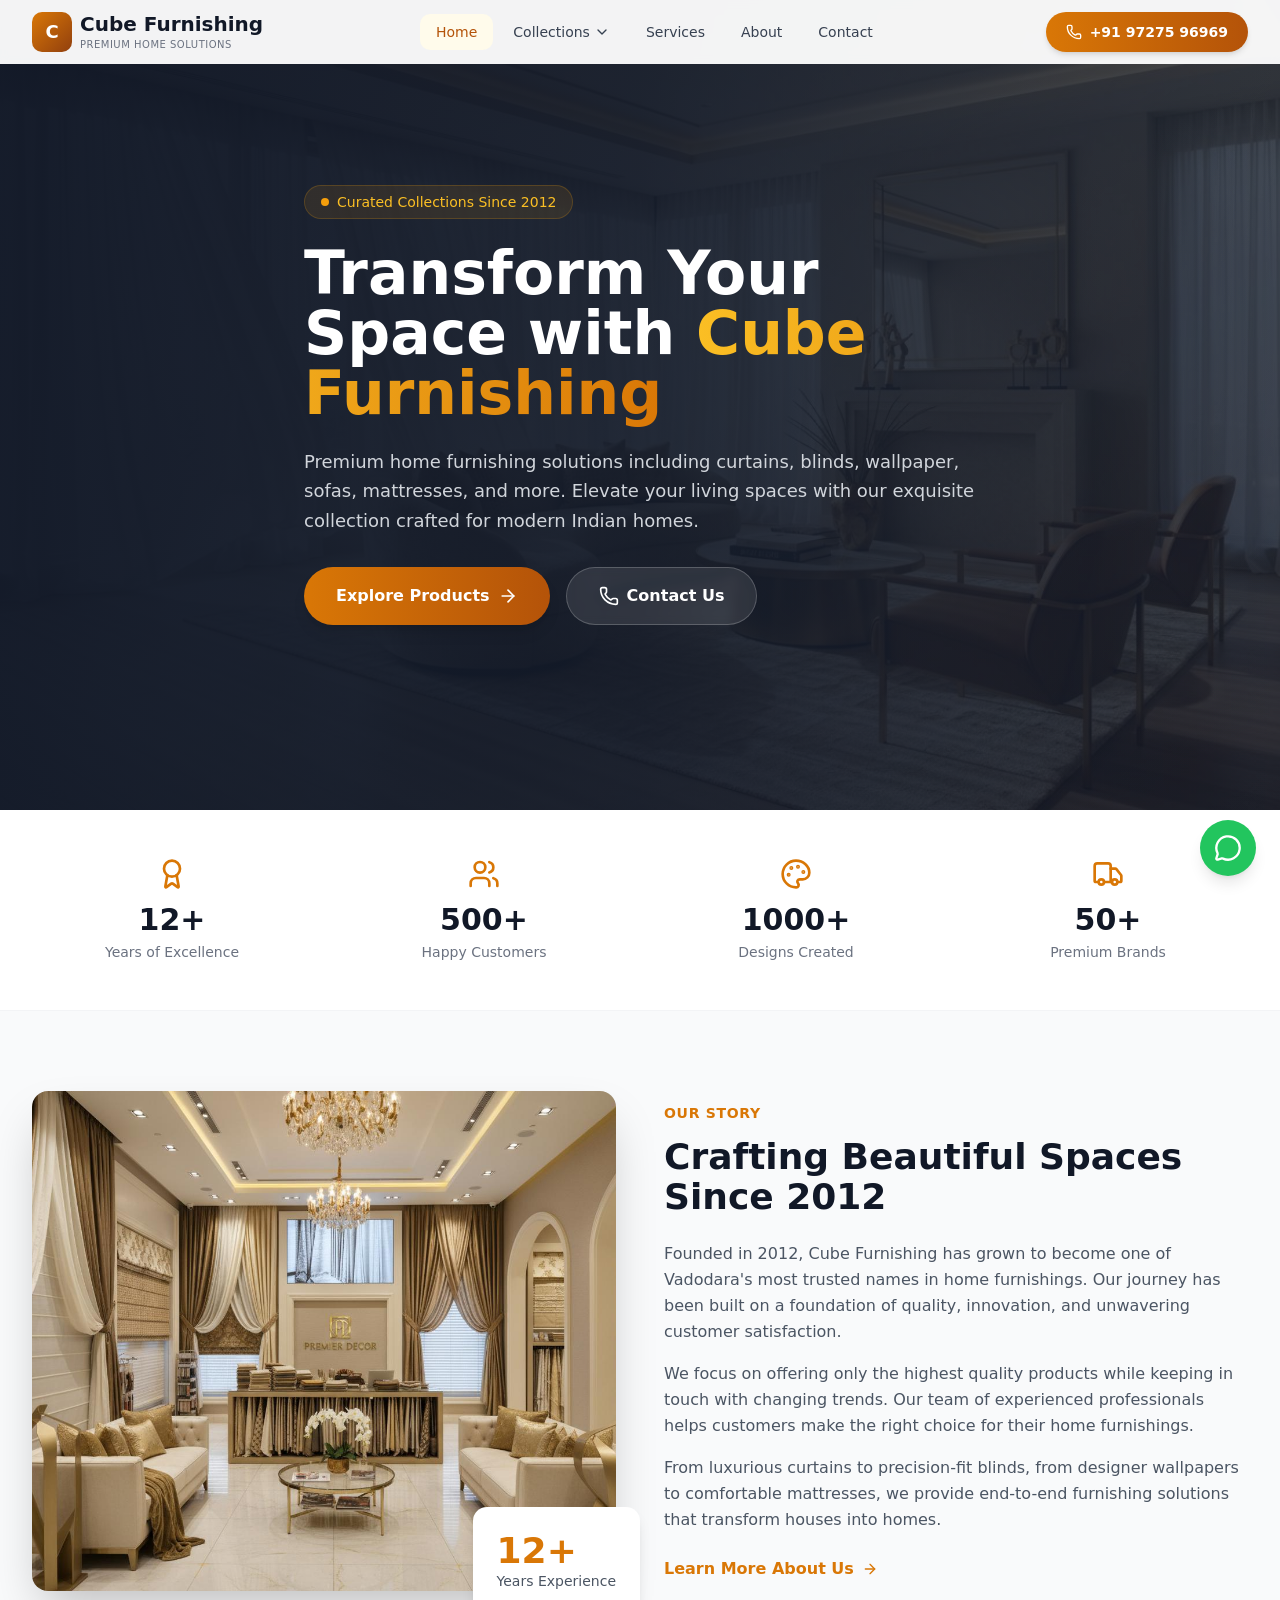
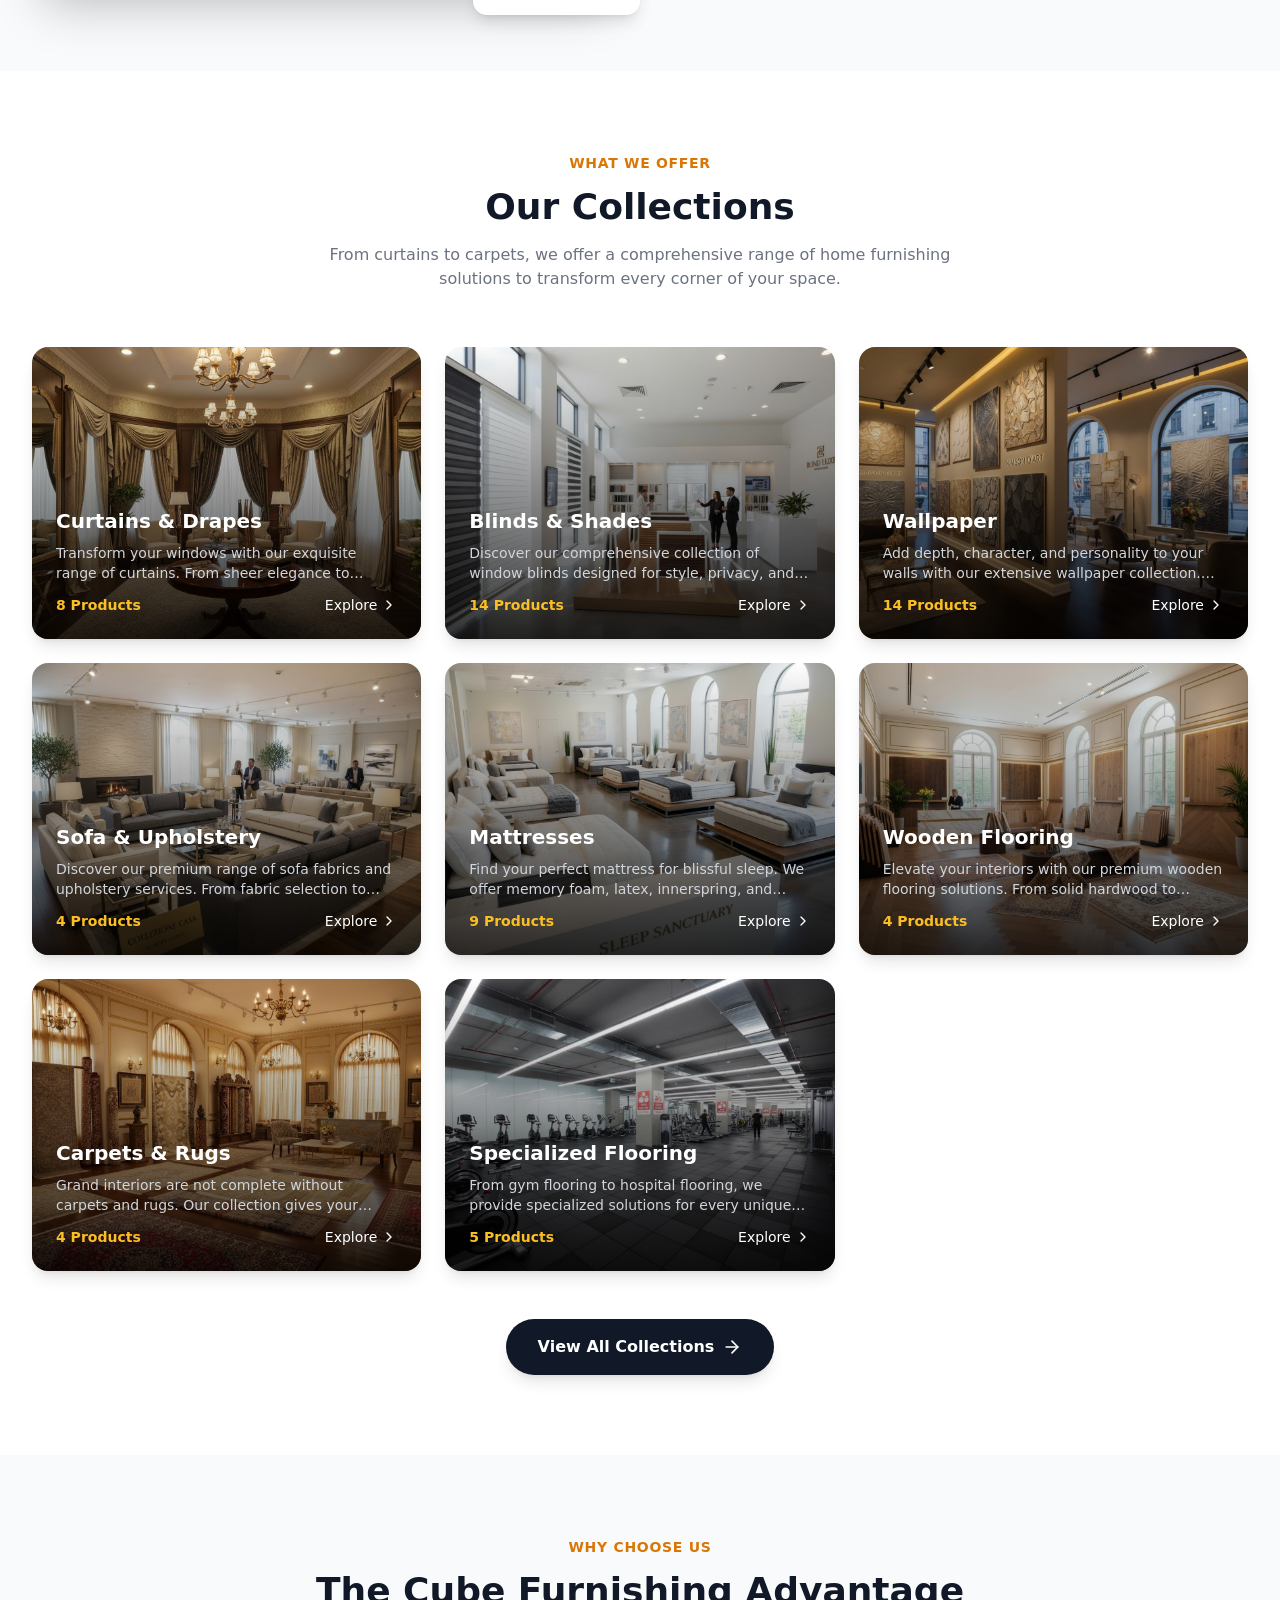
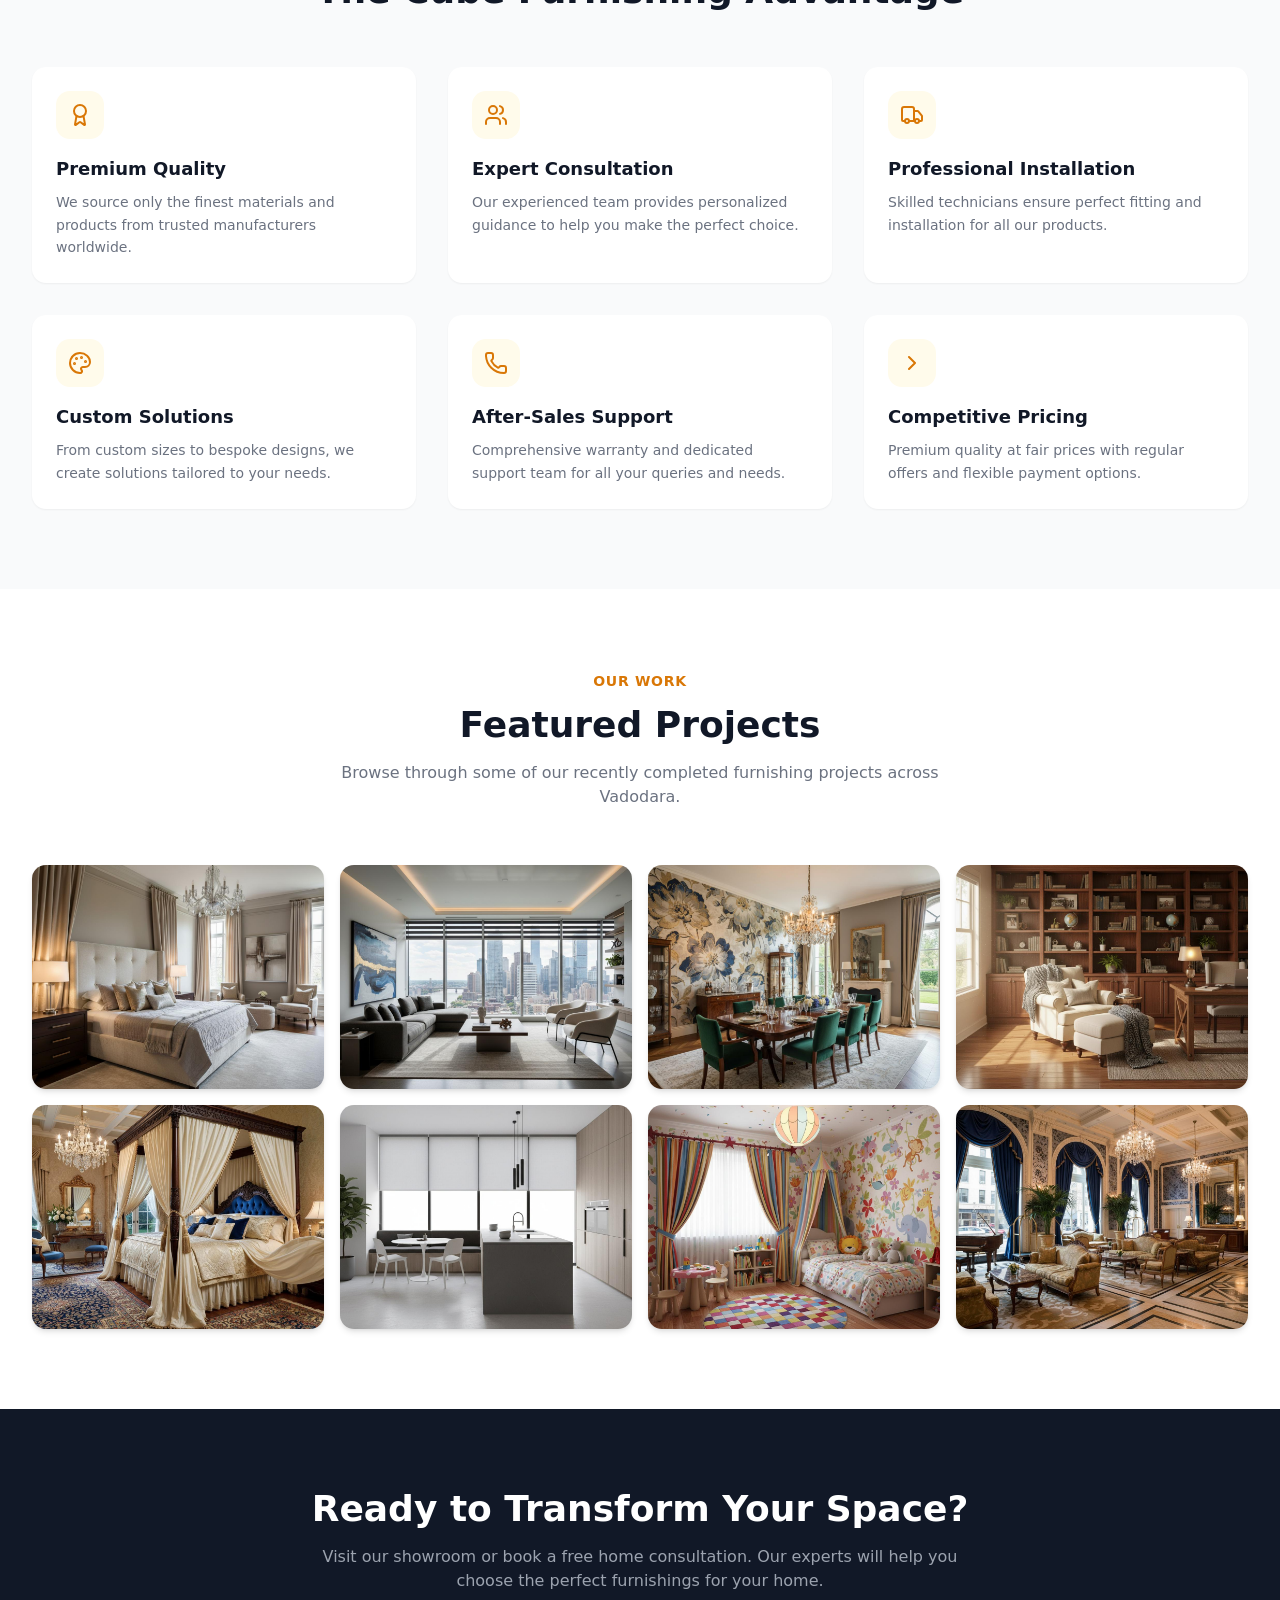
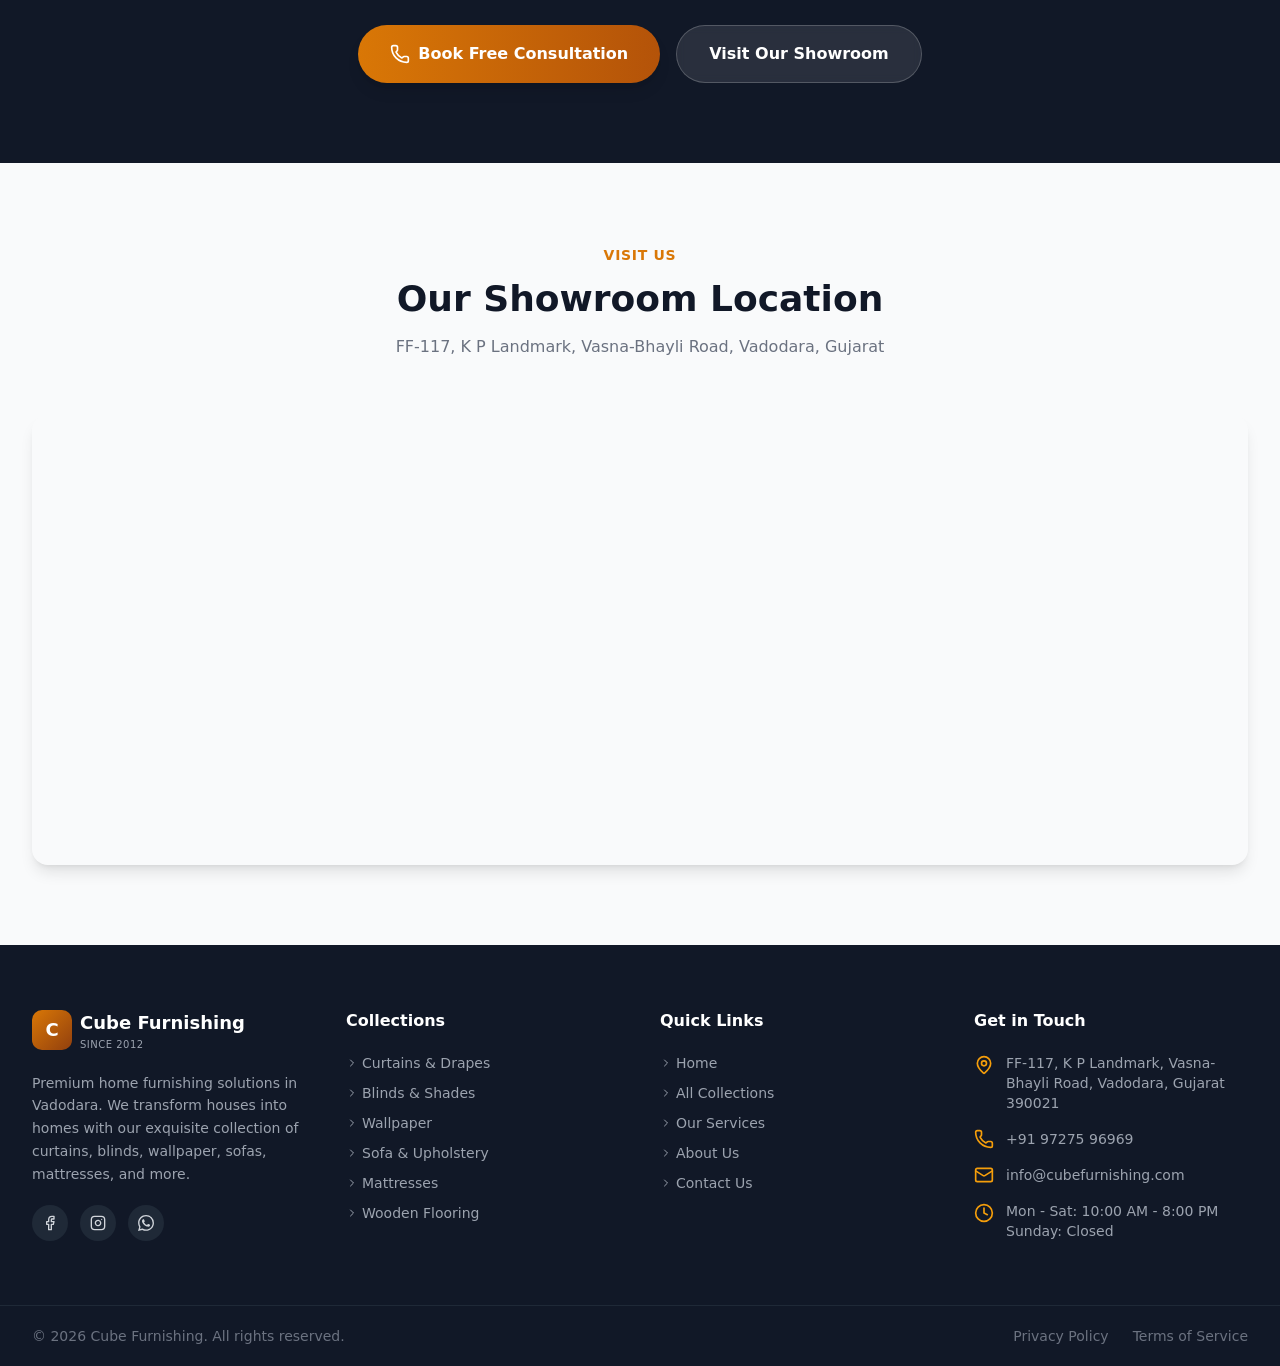
==== index.html @ dfa220e9 "Final build with HashRouter for GitHub Pages compatibility" ====
<!doctype html>
<html lang="en">
  <head>
    <meta charset="UTF-8" />
    <meta name="viewport" content="width=device-width, initial-scale=1.0" />
    <title>Cube Furnishing | Premium Home Furnishing Solutions in Vadodara</title>
    <meta name="description" content="Premium home furnishing solutions in Vadodara including curtains, blinds, wallpaper, sofas, mattresses, and more. Visit Cube Furnishing for exquisite collections." />
    <meta name="keywords" content="home furnishings Vadodara, curtains, blinds, wallpaper, sofa upholstery, mattresses, wooden flooring, carpets" />
    <meta property="og:title" content="Cube Furnishing | Premium Home Furnishing Solutions in Vadodara" />
    <meta property="og:description" content="Premium home furnishing solutions in Vadodara including curtains, blinds, wallpaper, sofas, mattresses, and more." />
    <meta property="og:type" content="website" />
    <meta property="og:image" content="/images/hero-home.jpg" />
    <meta name="twitter:card" content="summary_large_image" />
    <script type="module" crossorigin src="./assets/index-DH61S4mj.js"></script>
    <link rel="stylesheet" crossorigin href="./assets/index-BQz8Dx92.css">
  </head>
  <body>
    <div id="root"></div>
  </body>
</html>
---- assets/index-BQz8Dx92.css ----
*,:before,:after{--tw-border-spacing-x: 0;--tw-border-spacing-y: 0;--tw-translate-x: 0;--tw-translate-y: 0;--tw-rotate: 0;--tw-skew-x: 0;--tw-skew-y: 0;--tw-scale-x: 1;--tw-scale-y: 1;--tw-pan-x: ;--tw-pan-y: ;--tw-pinch-zoom: ;--tw-scroll-snap-strictness: proximity;--tw-gradient-from-position: ;--tw-gradient-via-position: ;--tw-gradient-to-position: ;--tw-ordinal: ;--tw-slashed-zero: ;--tw-numeric-figure: ;--tw-numeric-spacing: ;--tw-numeric-fraction: ;--tw-ring-inset: ;--tw-ring-offset-width: 0px;--tw-ring-offset-color: #fff;--tw-ring-color: rgb(59 130 246 / .5);--tw-ring-offset-shadow: 0 0 #0000;--tw-ring-shadow: 0 0 #0000;--tw-shadow: 0 0 #0000;--tw-shadow-colored: 0 0 #0000;--tw-blur: ;--tw-brightness: ;--tw-contrast: ;--tw-grayscale: ;--tw-hue-rotate: ;--tw-invert: ;--tw-saturate: ;--tw-sepia: ;--tw-drop-shadow: ;--tw-backdrop-blur: ;--tw-backdrop-brightness: ;--tw-backdrop-contrast: ;--tw-backdrop-grayscale: ;--tw-backdrop-hue-rotate: ;--tw-backdrop-invert: ;--tw-backdrop-opacity: ;--tw-backdrop-saturate: ;--tw-backdrop-sepia: ;--tw-contain-size: ;--tw-contain-layout: ;--tw-contain-paint: ;--tw-contain-style: }::backdrop{--tw-border-spacing-x: 0;--tw-border-spacing-y: 0;--tw-translate-x: 0;--tw-translate-y: 0;--tw-rotate: 0;--tw-skew-x: 0;--tw-skew-y: 0;--tw-scale-x: 1;--tw-scale-y: 1;--tw-pan-x: ;--tw-pan-y: ;--tw-pinch-zoom: ;--tw-scroll-snap-strictness: proximity;--tw-gradient-from-position: ;--tw-gradient-via-position: ;--tw-gradient-to-position: ;--tw-ordinal: ;--tw-slashed-zero: ;--tw-numeric-figure: ;--tw-numeric-spacing: ;--tw-numeric-fraction: ;--tw-ring-inset: ;--tw-ring-offset-width: 0px;--tw-ring-offset-color: #fff;--tw-ring-color: rgb(59 130 246 / .5);--tw-ring-offset-shadow: 0 0 #0000;--tw-ring-shadow: 0 0 #0000;--tw-shadow: 0 0 #0000;--tw-shadow-colored: 0 0 #0000;--tw-blur: ;--tw-brightness: ;--tw-contrast: ;--tw-grayscale: ;--tw-hue-rotate: ;--tw-invert: ;--tw-saturate: ;--tw-sepia: ;--tw-drop-shadow: ;--tw-backdrop-blur: ;--tw-backdrop-brightness: ;--tw-backdrop-contrast: ;--tw-backdrop-grayscale: ;--tw-backdrop-hue-rotate: ;--tw-backdrop-invert: ;--tw-backdrop-opacity: ;--tw-backdrop-saturate: ;--tw-backdrop-sepia: ;--tw-contain-size: ;--tw-contain-layout: ;--tw-contain-paint: ;--tw-contain-style: }*,:before,:after{box-sizing:border-box;border-width:0;border-style:solid;border-color:#e5e7eb}:before,:after{--tw-content: ""}html,:host{line-height:1.5;-webkit-text-size-adjust:100%;-moz-tab-size:4;-o-tab-size:4;tab-size:4;font-family:ui-sans-serif,system-ui,sans-serif,"Apple Color Emoji","Segoe UI Emoji",Segoe UI Symbol,"Noto Color Emoji";font-feature-settings:normal;font-variation-settings:normal;-webkit-tap-highlight-color:transparent}body{margin:0;line-height:inherit}hr{height:0;color:inherit;border-top-width:1px}abbr:where([title]){-webkit-text-decoration:underline dotted;text-decoration:underline dotted}h1,h2,h3,h4,h5,h6{font-size:inherit;font-weight:inherit}a{color:inherit;text-decoration:inherit}b,strong{font-weight:bolder}code,kbd,samp,pre{font-family:ui-monospace,SFMono-Regular,Menlo,Monaco,Consolas,Liberation Mono,Courier New,monospace;font-feature-settings:normal;font-variation-settings:normal;font-size:1em}small{font-size:80%}sub,sup{font-size:75%;line-height:0;position:relative;vertical-align:baseline}sub{bottom:-.25em}sup{top:-.5em}table{text-indent:0;border-color:inherit;border-collapse:collapse}button,input,optgroup,select,textarea{font-family:inherit;font-feature-settings:inherit;font-variation-settings:inherit;font-size:100%;font-weight:inherit;line-height:inherit;letter-spacing:inherit;color:inherit;margin:0;padding:0}button,select{text-transform:none}button,input:where([type=button]),input:where([type=reset]),input:where([type=submit]){-webkit-appearance:button;background-color:transparent;background-image:none}:-moz-focusring{outline:auto}:-moz-ui-invalid{box-shadow:none}progress{vertical-align:baseline}::-webkit-inner-spin-button,::-webkit-outer-spin-button{height:auto}[type=search]{-webkit-appearance:textfield;outline-offset:-2px}::-webkit-search-decoration{-webkit-appearance:none}::-webkit-file-upload-button{-webkit-appearance:button;font:inherit}summary{display:list-item}blockquote,dl,dd,h1,h2,h3,h4,h5,h6,hr,figure,p,pre{margin:0}fieldset{margin:0;padding:0}legend{padding:0}ol,ul,menu{list-style:none;margin:0;padding:0}dialog{padding:0}textarea{resize:vertical}input::-moz-placeholder,textarea::-moz-placeholder{opacity:1;color:#9ca3af}input::placeholder,textarea::placeholder{opacity:1;color:#9ca3af}button,[role=button]{cursor:pointer}:disabled{cursor:default}img,svg,video,canvas,audio,iframe,embed,object{display:block;vertical-align:middle}img,video{max-width:100%;height:auto}[hidden]:where(:not([hidden=until-found])){display:none}:root{--background: 0 0% 100%;--foreground: 240 10% 3.9%;--card: 0 0% 100%;--card-foreground: 240 10% 3.9%;--popover: 0 0% 100%;--popover-foreground: 240 10% 3.9%;--primary: 240 5.9% 10%;--primary-foreground: 0 0% 98%;--secondary: 240 4.8% 95.9%;--secondary-foreground: 240 5.9% 10%;--muted: 240 4.8% 95.9%;--muted-foreground: 240 3.8% 46.1%;--accent: 240 4.8% 95.9%;--accent-foreground: 240 5.9% 10%;--destructive: 0 84.2% 60.2%;--destructive-foreground: 0 0% 98%;--border: 240 5.9% 90%;--input: 240 5.9% 90%;--ring: 240 5.9% 10%;--radius: .625rem;--sidebar-background: 0 0% 98%;--sidebar-foreground: 240 5.3% 26.1%;--sidebar-primary: 240 5.9% 10%;--sidebar-primary-foreground: 0 0% 98%;--sidebar-accent: 240 4.8% 95.9%;--sidebar-accent-foreground: 240 5.9% 10%;--sidebar-border: 220 13% 91%;--sidebar-ring: 217.2 91.2% 59.8%}.dark{--background: 240 10% 3.9%;--foreground: 0 0% 98%;--card: 240 10% 3.9%;--card-foreground: 0 0% 98%;--popover: 240 10% 3.9%;--popover-foreground: 0 0% 98%;--primary: 0 0% 98%;--primary-foreground: 240 5.9% 10%;--secondary: 240 3.7% 15.9%;--secondary-foreground: 0 0% 98%;--muted: 240 3.7% 15.9%;--muted-foreground: 240 5% 64.9%;--accent: 240 3.7% 15.9%;--accent-foreground: 0 0% 98%;--destructive: 0 62.8% 30.6%;--destructive-foreground: 0 0% 98%;--border: 240 3.7% 15.9%;--input: 240 3.7% 15.9%;--ring: 240 4.9% 83.9%;--sidebar-background: 240 5.9% 10%;--sidebar-foreground: 240 4.8% 95.9%;--sidebar-primary: 224.3 76.3% 48%;--sidebar-primary-foreground: 0 0% 100%;--sidebar-accent: 240 3.7% 15.9%;--sidebar-accent-foreground: 240 4.8% 95.9%;--sidebar-border: 240 3.7% 15.9%;--sidebar-ring: 217.2 91.2% 59.8%}*{border-color:hsl(var(--border))}body{background-color:hsl(var(--background));color:hsl(var(--foreground))}.sr-only{position:absolute;width:1px;height:1px;padding:0;margin:-1px;overflow:hidden;clip:rect(0,0,0,0);white-space:nowrap;border-width:0}.pointer-events-none{pointer-events:none}.visible{visibility:visible}.invisible{visibility:hidden}.static{position:static}.fixed{position:fixed}.absolute{position:absolute}.relative{position:relative}.inset-0{inset:0}.inset-x-0{left:0;right:0}.inset-y-0{top:0;bottom:0}.-bottom-12{bottom:-3rem}.-bottom-6{bottom:-1.5rem}.-left-12{left:-3rem}.-right-12{right:-3rem}.-right-6{right:-1.5rem}.-top-12{top:-3rem}.bottom-0{bottom:0}.bottom-6{bottom:1.5rem}.left-0{left:0}.left-1\/2{left:50%}.left-2{left:.5rem}.left-\[50\%\]{left:50%}.right-0{right:0}.right-1{right:.25rem}.right-2{right:.5rem}.right-3{right:.75rem}.right-4{right:1rem}.right-6{right:1.5rem}.top-0{top:0}.top-1\.5{top:.375rem}.top-1\/2{top:50%}.top-3\.5{top:.875rem}.top-4{top:1rem}.top-\[1px\]{top:1px}.top-\[50\%\]{top:50%}.top-\[60\%\]{top:60%}.top-full{top:100%}.isolate{isolation:isolate}.z-10{z-index:10}.z-20{z-index:20}.z-50{z-index:50}.z-\[1\]{z-index:1}.order-first{order:-9999}.order-last{order:9999}.col-start-2{grid-column-start:2}.row-span-2{grid-row:span 2 / span 2}.row-start-1{grid-row-start:1}.\!m-0{margin:0!important}.-mx-1{margin-left:-.25rem;margin-right:-.25rem}.-my-2{margin-top:-.5rem;margin-bottom:-.5rem}.mx-2{margin-left:.5rem;margin-right:.5rem}.mx-3\.5{margin-left:.875rem;margin-right:.875rem}.mx-auto{margin-left:auto;margin-right:auto}.my-0{margin-top:0;margin-bottom:0}.my-0\.5{margin-top:.125rem;margin-bottom:.125rem}.my-1{margin-top:.25rem;margin-bottom:.25rem}.-ml-4{margin-left:-1rem}.-mt-4{margin-top:-1rem}.mb-10{margin-bottom:2.5rem}.mb-14{margin-bottom:3.5rem}.mb-2{margin-bottom:.5rem}.mb-3{margin-bottom:.75rem}.mb-4{margin-bottom:1rem}.mb-5{margin-bottom:1.25rem}.mb-6{margin-bottom:1.5rem}.mb-8{margin-bottom:2rem}.ml-1{margin-left:.25rem}.ml-4{margin-left:1rem}.ml-auto{margin-left:auto}.mt-0\.5{margin-top:.125rem}.mt-1{margin-top:.25rem}.mt-1\.5{margin-top:.375rem}.mt-10{margin-top:2.5rem}.mt-12{margin-top:3rem}.mt-2{margin-top:.5rem}.mt-3{margin-top:.75rem}.mt-4{margin-top:1rem}.mt-6{margin-top:1.5rem}.mt-8{margin-top:2rem}.mt-auto{margin-top:auto}.line-clamp-1{overflow:hidden;display:-webkit-box;-webkit-box-orient:vertical;-webkit-line-clamp:1}.line-clamp-2{overflow:hidden;display:-webkit-box;-webkit-box-orient:vertical;-webkit-line-clamp:2}.block{display:block}.flex{display:flex}.inline-flex{display:inline-flex}.table{display:table}.table-caption{display:table-caption}.table-cell{display:table-cell}.table-row{display:table-row}.grid{display:grid}.hidden{display:none}.aspect-\[16\/10\]{aspect-ratio:16/10}.aspect-\[16\/9\]{aspect-ratio:16/9}.aspect-\[4\/3\]{aspect-ratio:4/3}.aspect-square{aspect-ratio:1 / 1}.aspect-video{aspect-ratio:16 / 9}.size-10{width:2.5rem;height:2.5rem}.size-2{width:.5rem;height:.5rem}.size-2\.5{width:.625rem;height:.625rem}.size-3{width:.75rem;height:.75rem}.size-3\.5{width:.875rem;height:.875rem}.size-4{width:1rem;height:1rem}.size-6{width:1.5rem;height:1.5rem}.size-7{width:1.75rem;height:1.75rem}.size-8{width:2rem;height:2rem}.size-9{width:2.25rem;height:2.25rem}.size-auto{width:auto;height:auto}.size-full{width:100%;height:100%}.h-1\.5{height:.375rem}.h-10{height:2.5rem}.h-12{height:3rem}.h-14{height:3.5rem}.h-16{height:4rem}.h-2{height:.5rem}.h-2\.5{height:.625rem}.h-20{height:5rem}.h-24{height:6rem}.h-3{height:.75rem}.h-4{height:1rem}.h-48{height:12rem}.h-5{height:1.25rem}.h-6{height:1.5rem}.h-7{height:1.75rem}.h-8{height:2rem}.h-9{height:2.25rem}.h-\[1\.15rem\]{height:1.15rem}.h-\[350px\]{height:350px}.h-\[400px\]{height:400px}.h-\[calc\(100\%-1px\)\]{height:calc(100% - 1px)}.h-\[var\(--radix-navigation-menu-viewport-height\)\]{height:var(--radix-navigation-menu-viewport-height)}.h-\[var\(--radix-select-trigger-height\)\]{height:var(--radix-select-trigger-height)}.h-auto{height:auto}.h-full{height:100%}.h-px{height:1px}.h-svh{height:100svh}.max-h-\[300px\]{max-height:300px}.min-h-0{min-height:0px}.min-h-16{min-height:4rem}.min-h-4{min-height:1rem}.min-h-\[80vh\]{min-height:80vh}.min-h-\[90vh\]{min-height:90vh}.min-h-screen{min-height:100vh}.min-h-svh{min-height:100svh}.w-0{width:0px}.w-1{width:.25rem}.w-10{width:2.5rem}.w-12{width:3rem}.w-14{width:3.5rem}.w-16{width:4rem}.w-2{width:.5rem}.w-2\.5{width:.625rem}.w-20{width:5rem}.w-24{width:6rem}.w-3{width:.75rem}.w-3\/4{width:75%}.w-4{width:1rem}.w-5{width:1.25rem}.w-6{width:1.5rem}.w-64{width:16rem}.w-7{width:1.75rem}.w-72{width:18rem}.w-8{width:2rem}.w-9{width:2.25rem}.w-\[100px\]{width:100px}.w-auto{width:auto}.w-fit{width:-moz-fit-content;width:fit-content}.w-full{width:100%}.w-max{width:-moz-max-content;width:max-content}.w-px{width:1px}.min-w-0{min-width:0px}.min-w-10{min-width:2.5rem}.min-w-5{min-width:1.25rem}.min-w-8{min-width:2rem}.min-w-9{min-width:2.25rem}.min-w-\[12rem\]{min-width:12rem}.min-w-\[8rem\]{min-width:8rem}.min-w-\[var\(--radix-select-trigger-width\)\]{min-width:var(--radix-select-trigger-width)}.max-w-2xl{max-width:42rem}.max-w-4xl{max-width:56rem}.max-w-7xl{max-width:80rem}.max-w-\[calc\(100\%-2rem\)\]{max-width:calc(100% - 2rem)}.max-w-max{max-width:-moz-max-content;max-width:max-content}.max-w-md{max-width:28rem}.max-w-sm{max-width:24rem}.flex-1{flex:1 1 0%}.flex-shrink-0,.shrink-0{flex-shrink:0}.flex-grow,.grow{flex-grow:1}.grow-0{flex-grow:0}.basis-full{flex-basis:100%}.caption-bottom{caption-side:bottom}.border-collapse{border-collapse:collapse}.-translate-x-1\/2{--tw-translate-x: -50%;transform:translate(var(--tw-translate-x),var(--tw-translate-y)) rotate(var(--tw-rotate)) skew(var(--tw-skew-x)) skewY(var(--tw-skew-y)) scaleX(var(--tw-scale-x)) scaleY(var(--tw-scale-y))}.-translate-x-px{--tw-translate-x: -1px;transform:translate(var(--tw-translate-x),var(--tw-translate-y)) rotate(var(--tw-rotate)) skew(var(--tw-skew-x)) skewY(var(--tw-skew-y)) scaleX(var(--tw-scale-x)) scaleY(var(--tw-scale-y))}.-translate-y-1\/2{--tw-translate-y: -50%;transform:translate(var(--tw-translate-x),var(--tw-translate-y)) rotate(var(--tw-rotate)) skew(var(--tw-skew-x)) skewY(var(--tw-skew-y)) scaleX(var(--tw-scale-x)) scaleY(var(--tw-scale-y))}.translate-x-\[-50\%\]{--tw-translate-x: -50%;transform:translate(var(--tw-translate-x),var(--tw-translate-y)) rotate(var(--tw-rotate)) skew(var(--tw-skew-x)) skewY(var(--tw-skew-y)) scaleX(var(--tw-scale-x)) scaleY(var(--tw-scale-y))}.translate-x-px{--tw-translate-x: 1px;transform:translate(var(--tw-translate-x),var(--tw-translate-y)) rotate(var(--tw-rotate)) skew(var(--tw-skew-x)) skewY(var(--tw-skew-y)) scaleX(var(--tw-scale-x)) scaleY(var(--tw-scale-y))}.translate-y-0\.5{--tw-translate-y: .125rem;transform:translate(var(--tw-translate-x),var(--tw-translate-y)) rotate(var(--tw-rotate)) skew(var(--tw-skew-x)) skewY(var(--tw-skew-y)) scaleX(var(--tw-scale-x)) scaleY(var(--tw-scale-y))}.translate-y-\[-50\%\]{--tw-translate-y: -50%;transform:translate(var(--tw-translate-x),var(--tw-translate-y)) rotate(var(--tw-rotate)) skew(var(--tw-skew-x)) skewY(var(--tw-skew-y)) scaleX(var(--tw-scale-x)) scaleY(var(--tw-scale-y))}.translate-y-\[calc\(-50\%_-_2px\)\]{--tw-translate-y: calc(-50% - 2px) ;transform:translate(var(--tw-translate-x),var(--tw-translate-y)) rotate(var(--tw-rotate)) skew(var(--tw-skew-x)) skewY(var(--tw-skew-y)) scaleX(var(--tw-scale-x)) scaleY(var(--tw-scale-y))}.rotate-45{--tw-rotate: 45deg;transform:translate(var(--tw-translate-x),var(--tw-translate-y)) rotate(var(--tw-rotate)) skew(var(--tw-skew-x)) skewY(var(--tw-skew-y)) scaleX(var(--tw-scale-x)) scaleY(var(--tw-scale-y))}.rotate-90{--tw-rotate: 90deg;transform:translate(var(--tw-translate-x),var(--tw-translate-y)) rotate(var(--tw-rotate)) skew(var(--tw-skew-x)) skewY(var(--tw-skew-y)) scaleX(var(--tw-scale-x)) scaleY(var(--tw-scale-y))}.transform{transform:translate(var(--tw-translate-x),var(--tw-translate-y)) rotate(var(--tw-rotate)) skew(var(--tw-skew-x)) skewY(var(--tw-skew-y)) scaleX(var(--tw-scale-x)) scaleY(var(--tw-scale-y))}@keyframes caret-blink{0%,70%,to{opacity:1}20%,50%{opacity:0}}.animate-caret-blink{animation:caret-blink 1.25s ease-out infinite}@keyframes pulse{50%{opacity:.5}}.animate-pulse{animation:pulse 2s cubic-bezier(.4,0,.6,1) infinite}@keyframes spin{to{transform:rotate(360deg)}}.animate-spin{animation:spin 1s linear infinite}.cursor-default{cursor:default}.cursor-text{cursor:text}.touch-none{touch-action:none}.select-none{-webkit-user-select:none;-moz-user-select:none;user-select:none}.resize-none{resize:none}.scroll-my-1{scroll-margin-top:.25rem;scroll-margin-bottom:.25rem}.scroll-py-1{scroll-padding-top:.25rem;scroll-padding-bottom:.25rem}.list-disc{list-style-type:disc}.list-none{list-style-type:none}.auto-rows-min{grid-auto-rows:min-content}.grid-cols-1{grid-template-columns:repeat(1,minmax(0,1fr))}.grid-cols-2{grid-template-columns:repeat(2,minmax(0,1fr))}.grid-cols-\[0_1fr\]{grid-template-columns:0 1fr}.grid-rows-\[auto_auto\]{grid-template-rows:auto auto}.flex-row{flex-direction:row}.flex-col{flex-direction:column}.flex-col-reverse{flex-direction:column-reverse}.flex-wrap{flex-wrap:wrap}.place-content-center{place-content:center}.items-start{align-items:flex-start}.items-end{align-items:flex-end}.items-center{align-items:center}.items-stretch{align-items:stretch}.justify-start{justify-content:flex-start}.justify-center{justify-content:center}.justify-between{justify-content:space-between}.justify-items-start{justify-items:start}.gap-0\.5{gap:.125rem}.gap-1{gap:.25rem}.gap-1\.5{gap:.375rem}.gap-10{gap:2.5rem}.gap-12{gap:3rem}.gap-2{gap:.5rem}.gap-2\.5{gap:.625rem}.gap-3{gap:.75rem}.gap-4{gap:1rem}.gap-6{gap:1.5rem}.gap-7{gap:1.75rem}.gap-8{gap:2rem}.gap-\[--spacing\(var\(--gap\)\)\]{gap:var(--spacing(var(--gap)))}.gap-y-0\.5{row-gap:.125rem}.space-y-1>:not([hidden])~:not([hidden]){--tw-space-y-reverse: 0;margin-top:calc(.25rem * calc(1 - var(--tw-space-y-reverse)));margin-bottom:calc(.25rem * var(--tw-space-y-reverse))}.space-y-2\.5>:not([hidden])~:not([hidden]){--tw-space-y-reverse: 0;margin-top:calc(.625rem * calc(1 - var(--tw-space-y-reverse)));margin-bottom:calc(.625rem * var(--tw-space-y-reverse))}.space-y-3>:not([hidden])~:not([hidden]){--tw-space-y-reverse: 0;margin-top:calc(.75rem * calc(1 - var(--tw-space-y-reverse)));margin-bottom:calc(.75rem * var(--tw-space-y-reverse))}.space-y-4>:not([hidden])~:not([hidden]){--tw-space-y-reverse: 0;margin-top:calc(1rem * calc(1 - var(--tw-space-y-reverse)));margin-bottom:calc(1rem * var(--tw-space-y-reverse))}.self-start{align-self:flex-start}.self-stretch{align-self:stretch}.justify-self-end{justify-self:end}.overflow-auto{overflow:auto}.overflow-hidden{overflow:hidden}.overflow-x-auto{overflow-x:auto}.overflow-y-auto{overflow-y:auto}.overflow-x-hidden{overflow-x:hidden}.whitespace-nowrap{white-space:nowrap}.text-balance{text-wrap:balance}.break-words{overflow-wrap:break-word}.rounded{border-radius:.25rem}.rounded-2xl{border-radius:1rem}.rounded-\[2px\]{border-radius:2px}.rounded-\[4px\]{border-radius:4px}.rounded-\[calc\(var\(--radius\)-5px\)\]{border-radius:calc(var(--radius) - 5px)}.rounded-\[inherit\]{border-radius:inherit}.rounded-full{border-radius:9999px}.rounded-lg{border-radius:var(--radius)}.rounded-md{border-radius:calc(var(--radius) - 2px)}.rounded-none{border-radius:0}.rounded-sm{border-radius:calc(var(--radius) - 4px)}.rounded-xl{border-radius:calc(var(--radius) + 4px)}.rounded-xs{border-radius:calc(var(--radius) - 6px)}.rounded-l-md{border-top-left-radius:calc(var(--radius) - 2px);border-bottom-left-radius:calc(var(--radius) - 2px)}.rounded-r-md{border-top-right-radius:calc(var(--radius) - 2px);border-bottom-right-radius:calc(var(--radius) - 2px)}.rounded-tl-sm{border-top-left-radius:calc(var(--radius) - 4px)}.border{border-width:1px}.border-0{border-width:0px}.border-2{border-width:2px}.border-\[1\.5px\]{border-width:1.5px}.border-y{border-top-width:1px;border-bottom-width:1px}.border-b{border-bottom-width:1px}.border-l{border-left-width:1px}.border-r{border-right-width:1px}.border-t{border-top-width:1px}.border-dashed{border-style:dashed}.border-amber-500{--tw-border-opacity: 1;border-color:rgb(245 158 11 / var(--tw-border-opacity, 1))}.border-amber-500\/20{border-color:#f59e0b33}.border-border{border-color:hsl(var(--border))}.border-border\/50{border-color:hsl(var(--border) / .5)}.border-gray-100{--tw-border-opacity: 1;border-color:rgb(243 244 246 / var(--tw-border-opacity, 1))}.border-gray-200{--tw-border-opacity: 1;border-color:rgb(229 231 235 / var(--tw-border-opacity, 1))}.border-gray-800{--tw-border-opacity: 1;border-color:rgb(31 41 55 / var(--tw-border-opacity, 1))}.border-input{border-color:hsl(var(--input))}.border-primary{border-color:hsl(var(--primary))}.border-sidebar-border{border-color:hsl(var(--sidebar-border))}.border-transparent{border-color:transparent}.border-white\/20{border-color:#fff3}.border-l-transparent{border-left-color:transparent}.border-t-transparent{border-top-color:transparent}.bg-accent{background-color:hsl(var(--accent))}.bg-amber-100{--tw-bg-opacity: 1;background-color:rgb(254 243 199 / var(--tw-bg-opacity, 1))}.bg-amber-50{--tw-bg-opacity: 1;background-color:rgb(255 251 235 / var(--tw-bg-opacity, 1))}.bg-amber-500{--tw-bg-opacity: 1;background-color:rgb(245 158 11 / var(--tw-bg-opacity, 1))}.bg-amber-500\/10{background-color:#f59e0b1a}.bg-background{background-color:hsl(var(--background))}.bg-black\/50{background-color:#00000080}.bg-blue-50{--tw-bg-opacity: 1;background-color:rgb(239 246 255 / var(--tw-bg-opacity, 1))}.bg-border{background-color:hsl(var(--border))}.bg-card{background-color:hsl(var(--card))}.bg-destructive{--tw-bg-opacity: 1;background-color:hsl(var(--destructive) / var(--tw-bg-opacity, 1))}.bg-foreground{background-color:hsl(var(--foreground))}.bg-gray-100{--tw-bg-opacity: 1;background-color:rgb(243 244 246 / var(--tw-bg-opacity, 1))}.bg-gray-50{--tw-bg-opacity: 1;background-color:rgb(249 250 251 / var(--tw-bg-opacity, 1))}.bg-gray-800{--tw-bg-opacity: 1;background-color:rgb(31 41 55 / var(--tw-bg-opacity, 1))}.bg-gray-900{--tw-bg-opacity: 1;background-color:rgb(17 24 39 / var(--tw-bg-opacity, 1))}.bg-green-50{--tw-bg-opacity: 1;background-color:rgb(240 253 244 / var(--tw-bg-opacity, 1))}.bg-green-500{--tw-bg-opacity: 1;background-color:rgb(34 197 94 / var(--tw-bg-opacity, 1))}.bg-green-600{--tw-bg-opacity: 1;background-color:rgb(22 163 74 / var(--tw-bg-opacity, 1))}.bg-input{background-color:hsl(var(--input))}.bg-muted{background-color:hsl(var(--muted))}.bg-muted\/50{background-color:hsl(var(--muted) / .5)}.bg-popover{background-color:hsl(var(--popover))}.bg-primary{background-color:hsl(var(--primary))}.bg-primary\/20{background-color:hsl(var(--primary) / .2)}.bg-secondary{background-color:hsl(var(--secondary))}.bg-sidebar{background-color:hsl(var(--sidebar-background))}.bg-sidebar-border{background-color:hsl(var(--sidebar-border))}.bg-transparent{background-color:transparent}.bg-white{--tw-bg-opacity: 1;background-color:rgb(255 255 255 / var(--tw-bg-opacity, 1))}.bg-white\/10{background-color:#ffffff1a}.bg-white\/95{background-color:#fffffff2}.bg-gradient-to-br{background-image:linear-gradient(to bottom right,var(--tw-gradient-stops))}.bg-gradient-to-r{background-image:linear-gradient(to right,var(--tw-gradient-stops))}.bg-gradient-to-t{background-image:linear-gradient(to top,var(--tw-gradient-stops))}.from-amber-400{--tw-gradient-from: #fbbf24 var(--tw-gradient-from-position);--tw-gradient-to: rgb(251 191 36 / 0) var(--tw-gradient-to-position);--tw-gradient-stops: var(--tw-gradient-from), var(--tw-gradient-to)}.from-amber-500{--tw-gradient-from: #f59e0b var(--tw-gradient-from-position);--tw-gradient-to: rgb(245 158 11 / 0) var(--tw-gradient-to-position);--tw-gradient-stops: var(--tw-gradient-from), var(--tw-gradient-to)}.from-amber-600{--tw-gradient-from: #d97706 var(--tw-gradient-from-position);--tw-gradient-to: rgb(217 119 6 / 0) var(--tw-gradient-to-position);--tw-gradient-stops: var(--tw-gradient-from), var(--tw-gradient-to)}.from-black\/80{--tw-gradient-from: rgb(0 0 0 / .8) var(--tw-gradient-from-position);--tw-gradient-to: rgb(0 0 0 / 0) var(--tw-gradient-to-position);--tw-gradient-stops: var(--tw-gradient-from), var(--tw-gradient-to)}.from-gray-900{--tw-gradient-from: #111827 var(--tw-gradient-from-position);--tw-gradient-to: rgb(17 24 39 / 0) var(--tw-gradient-to-position);--tw-gradient-stops: var(--tw-gradient-from), var(--tw-gradient-to)}.from-gray-900\/90{--tw-gradient-from: rgb(17 24 39 / .9) var(--tw-gradient-from-position);--tw-gradient-to: rgb(17 24 39 / 0) var(--tw-gradient-to-position);--tw-gradient-stops: var(--tw-gradient-from), var(--tw-gradient-to)}.via-black\/40{--tw-gradient-to: rgb(0 0 0 / 0) var(--tw-gradient-to-position);--tw-gradient-stops: var(--tw-gradient-from), rgb(0 0 0 / .4) var(--tw-gradient-via-position), var(--tw-gradient-to)}.via-gray-800{--tw-gradient-to: rgb(31 41 55 / 0) var(--tw-gradient-to-position);--tw-gradient-stops: var(--tw-gradient-from), #1f2937 var(--tw-gradient-via-position), var(--tw-gradient-to)}.via-gray-900\/70{--tw-gradient-to: rgb(17 24 39 / 0) var(--tw-gradient-to-position);--tw-gradient-stops: var(--tw-gradient-from), rgb(17 24 39 / .7) var(--tw-gradient-via-position), var(--tw-gradient-to)}.to-amber-600{--tw-gradient-to: #d97706 var(--tw-gradient-to-position)}.to-amber-700{--tw-gradient-to: #b45309 var(--tw-gradient-to-position)}.to-amber-800{--tw-gradient-to: #92400e var(--tw-gradient-to-position)}.to-gray-900{--tw-gradient-to: #111827 var(--tw-gradient-to-position)}.to-gray-900\/70{--tw-gradient-to: rgb(17 24 39 / .7) var(--tw-gradient-to-position)}.to-transparent{--tw-gradient-to: transparent var(--tw-gradient-to-position)}.bg-clip-text{-webkit-background-clip:text;background-clip:text}.fill-current{fill:currentColor}.fill-foreground{fill:hsl(var(--foreground))}.fill-primary{fill:hsl(var(--primary))}.object-cover{-o-object-fit:cover;object-fit:cover}.p-0{padding:0}.p-1{padding:.25rem}.p-2{padding:.5rem}.p-3{padding:.75rem}.p-4{padding:1rem}.p-6{padding:1.5rem}.p-8{padding:2rem}.p-\[3px\]{padding:3px}.p-px{padding:1px}.px-1{padding-left:.25rem;padding-right:.25rem}.px-1\.5{padding-left:.375rem;padding-right:.375rem}.px-2{padding-left:.5rem;padding-right:.5rem}.px-2\.5{padding-left:.625rem;padding-right:.625rem}.px-3{padding-left:.75rem;padding-right:.75rem}.px-4{padding-left:1rem;padding-right:1rem}.px-5{padding-left:1.25rem;padding-right:1.25rem}.px-6{padding-left:1.5rem;padding-right:1.5rem}.px-8{padding-left:2rem;padding-right:2rem}.py-0\.5{padding-top:.125rem;padding-bottom:.125rem}.py-1{padding-top:.25rem;padding-bottom:.25rem}.py-1\.5{padding-top:.375rem;padding-bottom:.375rem}.py-12{padding-top:3rem;padding-bottom:3rem}.py-16{padding-top:4rem;padding-bottom:4rem}.py-2{padding-top:.5rem;padding-bottom:.5rem}.py-2\.5{padding-top:.625rem;padding-bottom:.625rem}.py-20{padding-top:5rem;padding-bottom:5rem}.py-3{padding-top:.75rem;padding-bottom:.75rem}.py-3\.5{padding-top:.875rem;padding-bottom:.875rem}.py-4{padding-top:1rem;padding-bottom:1rem}.py-5{padding-top:1.25rem;padding-bottom:1.25rem}.py-6{padding-top:1.5rem;padding-bottom:1.5rem}.pb-16{padding-bottom:4rem}.pb-2{padding-bottom:.5rem}.pb-3{padding-bottom:.75rem}.pb-4{padding-bottom:1rem}.pb-6{padding-bottom:1.5rem}.pl-2{padding-left:.5rem}.pl-3{padding-left:.75rem}.pl-4{padding-left:1rem}.pl-8{padding-left:2rem}.pr-1{padding-right:.25rem}.pr-2{padding-right:.5rem}.pr-2\.5{padding-right:.625rem}.pr-3{padding-right:.75rem}.pr-8{padding-right:2rem}.pt-0{padding-top:0}.pt-20{padding-top:5rem}.pt-24{padding-top:6rem}.pt-3{padding-top:.75rem}.pt-4{padding-top:1rem}.pt-6{padding-top:1.5rem}.pt-8{padding-top:2rem}.text-left{text-align:left}.text-center{text-align:center}.align-middle{vertical-align:middle}.font-mono{font-family:ui-monospace,SFMono-Regular,Menlo,Monaco,Consolas,Liberation Mono,Courier New,monospace}.font-sans{font-family:ui-sans-serif,system-ui,sans-serif,"Apple Color Emoji","Segoe UI Emoji",Segoe UI Symbol,"Noto Color Emoji"}.text-2xl{font-size:1.5rem;line-height:2rem}.text-3xl{font-size:1.875rem;line-height:2.25rem}.text-4xl{font-size:2.25rem;line-height:2.5rem}.text-\[0\.8rem\]{font-size:.8rem}.text-\[10px\]{font-size:10px}.text-base{font-size:1rem;line-height:1.5rem}.text-lg{font-size:1.125rem;line-height:1.75rem}.text-sm{font-size:.875rem;line-height:1.25rem}.text-sm\/relaxed{font-size:.875rem;line-height:1.625}.text-xl{font-size:1.25rem;line-height:1.75rem}.text-xs{font-size:.75rem;line-height:1rem}.font-bold{font-weight:700}.font-medium{font-weight:500}.font-normal{font-weight:400}.font-semibold{font-weight:600}.uppercase{text-transform:uppercase}.tabular-nums{--tw-numeric-spacing: tabular-nums;font-variant-numeric:var(--tw-ordinal) var(--tw-slashed-zero) var(--tw-numeric-figure) var(--tw-numeric-spacing) var(--tw-numeric-fraction)}.leading-none{line-height:1}.leading-normal{line-height:1.5}.leading-relaxed{line-height:1.625}.leading-snug{line-height:1.375}.leading-tight{line-height:1.25}.tracking-tight{letter-spacing:-.025em}.tracking-wider{letter-spacing:.05em}.tracking-widest{letter-spacing:.1em}.text-accent-foreground{color:hsl(var(--accent-foreground))}.text-amber-400{--tw-text-opacity: 1;color:rgb(251 191 36 / var(--tw-text-opacity, 1))}.text-amber-500{--tw-text-opacity: 1;color:rgb(245 158 11 / var(--tw-text-opacity, 1))}.text-amber-600{--tw-text-opacity: 1;color:rgb(217 119 6 / var(--tw-text-opacity, 1))}.text-amber-700{--tw-text-opacity: 1;color:rgb(180 83 9 / var(--tw-text-opacity, 1))}.text-amber-800{--tw-text-opacity: 1;color:rgb(146 64 14 / var(--tw-text-opacity, 1))}.text-background{color:hsl(var(--background))}.text-blue-600{--tw-text-opacity: 1;color:rgb(37 99 235 / var(--tw-text-opacity, 1))}.text-card-foreground{color:hsl(var(--card-foreground))}.text-current{color:currentColor}.text-destructive{--tw-text-opacity: 1;color:hsl(var(--destructive) / var(--tw-text-opacity, 1))}.text-foreground{color:hsl(var(--foreground))}.text-gray-300{--tw-text-opacity: 1;color:rgb(209 213 219 / var(--tw-text-opacity, 1))}.text-gray-400{--tw-text-opacity: 1;color:rgb(156 163 175 / var(--tw-text-opacity, 1))}.text-gray-500{--tw-text-opacity: 1;color:rgb(107 114 128 / var(--tw-text-opacity, 1))}.text-gray-600{--tw-text-opacity: 1;color:rgb(75 85 99 / var(--tw-text-opacity, 1))}.text-gray-700{--tw-text-opacity: 1;color:rgb(55 65 81 / var(--tw-text-opacity, 1))}.text-gray-900{--tw-text-opacity: 1;color:rgb(17 24 39 / var(--tw-text-opacity, 1))}.text-green-600{--tw-text-opacity: 1;color:rgb(22 163 74 / var(--tw-text-opacity, 1))}.text-muted-foreground{color:hsl(var(--muted-foreground))}.text-popover-foreground{color:hsl(var(--popover-foreground))}.text-primary{color:hsl(var(--primary))}.text-primary-foreground{color:hsl(var(--primary-foreground))}.text-secondary-foreground{color:hsl(var(--secondary-foreground))}.text-sidebar-foreground{color:hsl(var(--sidebar-foreground))}.text-sidebar-foreground\/70{color:hsl(var(--sidebar-foreground) / .7)}.text-transparent{color:transparent}.text-white{--tw-text-opacity: 1;color:rgb(255 255 255 / var(--tw-text-opacity, 1))}.underline-offset-4{text-underline-offset:4px}.opacity-0{opacity:0}.opacity-20{opacity:.2}.opacity-30{opacity:.3}.opacity-50{opacity:.5}.opacity-70{opacity:.7}.shadow{--tw-shadow: 0 1px 3px 0 rgb(0 0 0 / .1), 0 1px 2px -1px rgb(0 0 0 / .1);--tw-shadow-colored: 0 1px 3px 0 var(--tw-shadow-color), 0 1px 2px -1px var(--tw-shadow-color);box-shadow:var(--tw-ring-offset-shadow, 0 0 #0000),var(--tw-ring-shadow, 0 0 #0000),var(--tw-shadow)}.shadow-2xl{--tw-shadow: 0 25px 50px -12px rgb(0 0 0 / .25);--tw-shadow-colored: 0 25px 50px -12px var(--tw-shadow-color);box-shadow:var(--tw-ring-offset-shadow, 0 0 #0000),var(--tw-ring-shadow, 0 0 #0000),var(--tw-shadow)}.shadow-\[0_0_0_1px_hsl\(var\(--sidebar-border\)\)\]{--tw-shadow: 0 0 0 1px hsl(var(--sidebar-border));--tw-shadow-colored: 0 0 0 1px var(--tw-shadow-color);box-shadow:var(--tw-ring-offset-shadow, 0 0 #0000),var(--tw-ring-shadow, 0 0 #0000),var(--tw-shadow)}.shadow-lg{--tw-shadow: 0 10px 15px -3px rgb(0 0 0 / .1), 0 4px 6px -4px rgb(0 0 0 / .1);--tw-shadow-colored: 0 10px 15px -3px var(--tw-shadow-color), 0 4px 6px -4px var(--tw-shadow-color);box-shadow:var(--tw-ring-offset-shadow, 0 0 #0000),var(--tw-ring-shadow, 0 0 #0000),var(--tw-shadow)}.shadow-md{--tw-shadow: 0 4px 6px -1px rgb(0 0 0 / .1), 0 2px 4px -2px rgb(0 0 0 / .1);--tw-shadow-colored: 0 4px 6px -1px var(--tw-shadow-color), 0 2px 4px -2px var(--tw-shadow-color);box-shadow:var(--tw-ring-offset-shadow, 0 0 #0000),var(--tw-ring-shadow, 0 0 #0000),var(--tw-shadow)}.shadow-none{--tw-shadow: 0 0 #0000;--tw-shadow-colored: 0 0 #0000;box-shadow:var(--tw-ring-offset-shadow, 0 0 #0000),var(--tw-ring-shadow, 0 0 #0000),var(--tw-shadow)}.shadow-sm{--tw-shadow: 0 1px 2px 0 rgb(0 0 0 / .05);--tw-shadow-colored: 0 1px 2px 0 var(--tw-shadow-color);box-shadow:var(--tw-ring-offset-shadow, 0 0 #0000),var(--tw-ring-shadow, 0 0 #0000),var(--tw-shadow)}.shadow-xl{--tw-shadow: 0 20px 25px -5px rgb(0 0 0 / .1), 0 8px 10px -6px rgb(0 0 0 / .1);--tw-shadow-colored: 0 20px 25px -5px var(--tw-shadow-color), 0 8px 10px -6px var(--tw-shadow-color);box-shadow:var(--tw-ring-offset-shadow, 0 0 #0000),var(--tw-ring-shadow, 0 0 #0000),var(--tw-shadow)}.shadow-xs{--tw-shadow: 0 1px 2px 0 rgb(0 0 0 / .05);--tw-shadow-colored: 0 1px 2px 0 var(--tw-shadow-color);box-shadow:var(--tw-ring-offset-shadow, 0 0 #0000),var(--tw-ring-shadow, 0 0 #0000),var(--tw-shadow)}.outline-none{outline:2px solid transparent;outline-offset:2px}.outline{outline-style:solid}.ring-0{--tw-ring-offset-shadow: var(--tw-ring-inset) 0 0 0 var(--tw-ring-offset-width) var(--tw-ring-offset-color);--tw-ring-shadow: var(--tw-ring-inset) 0 0 0 calc(0px + var(--tw-ring-offset-width)) var(--tw-ring-color);box-shadow:var(--tw-ring-offset-shadow),var(--tw-ring-shadow),var(--tw-shadow, 0 0 #0000)}.ring-ring\/50{--tw-ring-color: hsl(var(--ring) / .5)}.ring-sidebar-ring{--tw-ring-color: hsl(var(--sidebar-ring))}.ring-offset-background{--tw-ring-offset-color: hsl(var(--background))}.filter{filter:var(--tw-blur) var(--tw-brightness) var(--tw-contrast) var(--tw-grayscale) var(--tw-hue-rotate) var(--tw-invert) var(--tw-saturate) var(--tw-sepia) var(--tw-drop-shadow)}.backdrop-blur-sm{--tw-backdrop-blur: blur(4px);-webkit-backdrop-filter:var(--tw-backdrop-blur) var(--tw-backdrop-brightness) var(--tw-backdrop-contrast) var(--tw-backdrop-grayscale) var(--tw-backdrop-hue-rotate) var(--tw-backdrop-invert) var(--tw-backdrop-opacity) var(--tw-backdrop-saturate) var(--tw-backdrop-sepia);backdrop-filter:var(--tw-backdrop-blur) var(--tw-backdrop-brightness) var(--tw-backdrop-contrast) var(--tw-backdrop-grayscale) var(--tw-backdrop-hue-rotate) var(--tw-backdrop-invert) var(--tw-backdrop-opacity) var(--tw-backdrop-saturate) var(--tw-backdrop-sepia)}.transition{transition-property:color,background-color,border-color,text-decoration-color,fill,stroke,opacity,box-shadow,transform,filter,backdrop-filter;transition-timing-function:cubic-bezier(.4,0,.2,1);transition-duration:.15s}.transition-\[color\,box-shadow\]{transition-property:color,box-shadow;transition-timing-function:cubic-bezier(.4,0,.2,1);transition-duration:.15s}.transition-\[left\,right\,width\]{transition-property:left,right,width;transition-timing-function:cubic-bezier(.4,0,.2,1);transition-duration:.15s}.transition-\[margin\,opacity\]{transition-property:margin,opacity;transition-timing-function:cubic-bezier(.4,0,.2,1);transition-duration:.15s}.transition-\[width\,height\,padding\]{transition-property:width,height,padding;transition-timing-function:cubic-bezier(.4,0,.2,1);transition-duration:.15s}.transition-\[width\]{transition-property:width;transition-timing-function:cubic-bezier(.4,0,.2,1);transition-duration:.15s}.transition-all{transition-property:all;transition-timing-function:cubic-bezier(.4,0,.2,1);transition-duration:.15s}.transition-colors{transition-property:color,background-color,border-color,text-decoration-color,fill,stroke;transition-timing-function:cubic-bezier(.4,0,.2,1);transition-duration:.15s}.transition-none{transition-property:none}.transition-opacity{transition-property:opacity;transition-timing-function:cubic-bezier(.4,0,.2,1);transition-duration:.15s}.transition-shadow{transition-property:box-shadow;transition-timing-function:cubic-bezier(.4,0,.2,1);transition-duration:.15s}.transition-transform{transition-property:transform;transition-timing-function:cubic-bezier(.4,0,.2,1);transition-duration:.15s}.duration-100{transition-duration:.1s}.duration-1000{transition-duration:1s}.duration-200{transition-duration:.2s}.duration-300{transition-duration:.3s}.duration-500{transition-duration:.5s}.ease-in-out{transition-timing-function:cubic-bezier(.4,0,.2,1)}.ease-linear{transition-timing-function:linear}@keyframes enter{0%{opacity:var(--tw-enter-opacity, 1);transform:translate3d(var(--tw-enter-translate-x, 0),var(--tw-enter-translate-y, 0),0) scale3d(var(--tw-enter-scale, 1),var(--tw-enter-scale, 1),var(--tw-enter-scale, 1)) rotate(var(--tw-enter-rotate, 0))}}@keyframes exit{to{opacity:var(--tw-exit-opacity, 1);transform:translate3d(var(--tw-exit-translate-x, 0),var(--tw-exit-translate-y, 0),0) scale3d(var(--tw-exit-scale, 1),var(--tw-exit-scale, 1),var(--tw-exit-scale, 1)) rotate(var(--tw-exit-rotate, 0))}}.animate-in{animation-name:enter;animation-duration:.15s;--tw-enter-opacity: initial;--tw-enter-scale: initial;--tw-enter-rotate: initial;--tw-enter-translate-x: initial;--tw-enter-translate-y: initial}.fade-in-0{--tw-enter-opacity: 0}.zoom-in-95{--tw-enter-scale: .95}.duration-100{animation-duration:.1s}.duration-1000{animation-duration:1s}.duration-200{animation-duration:.2s}.duration-300{animation-duration:.3s}.duration-500{animation-duration:.5s}.ease-in-out{animation-timing-function:cubic-bezier(.4,0,.2,1)}.ease-linear{animation-timing-function:linear}.\[--cell-size\:--spacing\(8\)\]{--cell-size: var(--spacing(8))}.line-clamp-2{display:-webkit-box;-webkit-line-clamp:2;-webkit-box-orient:vertical;overflow:hidden}html{scroll-behavior:smooth}::-webkit-scrollbar{width:8px}::-webkit-scrollbar-track{background:#f1f1f1}::-webkit-scrollbar-thumb{background:#d4a574;border-radius:4px}::-webkit-scrollbar-thumb:hover{background:#b8935f}.selection\:bg-primary *::-moz-selection{background-color:hsl(var(--primary))}.selection\:bg-primary *::selection{background-color:hsl(var(--primary))}.selection\:text-primary-foreground *::-moz-selection{color:hsl(var(--primary-foreground))}.selection\:text-primary-foreground *::selection{color:hsl(var(--primary-foreground))}.selection\:bg-primary::-moz-selection{background-color:hsl(var(--primary))}.selection\:bg-primary::selection{background-color:hsl(var(--primary))}.selection\:text-primary-foreground::-moz-selection{color:hsl(var(--primary-foreground))}.selection\:text-primary-foreground::selection{color:hsl(var(--primary-foreground))}.file\:inline-flex::file-selector-button{display:inline-flex}.file\:h-7::file-selector-button{height:1.75rem}.file\:border-0::file-selector-button{border-width:0px}.file\:bg-transparent::file-selector-button{background-color:transparent}.file\:text-sm::file-selector-button{font-size:.875rem;line-height:1.25rem}.file\:font-medium::file-selector-button{font-weight:500}.file\:text-foreground::file-selector-button{color:hsl(var(--foreground))}.placeholder\:text-muted-foreground::-moz-placeholder{color:hsl(var(--muted-foreground))}.placeholder\:text-muted-foreground::placeholder{color:hsl(var(--muted-foreground))}.after\:absolute:after{content:var(--tw-content);position:absolute}.after\:-inset-2:after{content:var(--tw-content);inset:-.5rem}.after\:inset-y-0:after{content:var(--tw-content);top:0;bottom:0}.after\:left-1\/2:after{content:var(--tw-content);left:50%}.after\:w-1:after{content:var(--tw-content);width:.25rem}.after\:w-\[2px\]:after{content:var(--tw-content);width:2px}.after\:-translate-x-1\/2:after{content:var(--tw-content);--tw-translate-x: -50%;transform:translate(var(--tw-translate-x),var(--tw-translate-y)) rotate(var(--tw-rotate)) skew(var(--tw-skew-x)) skewY(var(--tw-skew-y)) scaleX(var(--tw-scale-x)) scaleY(var(--tw-scale-y))}.first\:rounded-l-md:first-child{border-top-left-radius:calc(var(--radius) - 2px);border-bottom-left-radius:calc(var(--radius) - 2px)}.first\:border-l:first-child{border-left-width:1px}.last\:mt-0:last-child{margin-top:0}.last\:rounded-r-md:last-child{border-top-right-radius:calc(var(--radius) - 2px);border-bottom-right-radius:calc(var(--radius) - 2px)}.last\:border-b-0:last-child{border-bottom-width:0px}.hover\:scale-110:hover{--tw-scale-x: 1.1;--tw-scale-y: 1.1;transform:translate(var(--tw-translate-x),var(--tw-translate-y)) rotate(var(--tw-rotate)) skew(var(--tw-skew-x)) skewY(var(--tw-skew-y)) scaleX(var(--tw-scale-x)) scaleY(var(--tw-scale-y))}.hover\:border-gray-300:hover{--tw-border-opacity: 1;border-color:rgb(209 213 219 / var(--tw-border-opacity, 1))}.hover\:bg-accent:hover{background-color:hsl(var(--accent))}.hover\:bg-amber-50:hover{--tw-bg-opacity: 1;background-color:rgb(255 251 235 / var(--tw-bg-opacity, 1))}.hover\:bg-amber-600:hover{--tw-bg-opacity: 1;background-color:rgb(217 119 6 / var(--tw-bg-opacity, 1))}.hover\:bg-destructive\/90:hover{background-color:hsl(var(--destructive) / .9)}.hover\:bg-gray-100:hover{--tw-bg-opacity: 1;background-color:rgb(243 244 246 / var(--tw-bg-opacity, 1))}.hover\:bg-gray-50:hover{--tw-bg-opacity: 1;background-color:rgb(249 250 251 / var(--tw-bg-opacity, 1))}.hover\:bg-gray-800:hover{--tw-bg-opacity: 1;background-color:rgb(31 41 55 / var(--tw-bg-opacity, 1))}.hover\:bg-green-600:hover{--tw-bg-opacity: 1;background-color:rgb(22 163 74 / var(--tw-bg-opacity, 1))}.hover\:bg-green-700:hover{--tw-bg-opacity: 1;background-color:rgb(21 128 61 / var(--tw-bg-opacity, 1))}.hover\:bg-muted:hover{background-color:hsl(var(--muted))}.hover\:bg-muted\/50:hover{background-color:hsl(var(--muted) / .5)}.hover\:bg-primary\/90:hover{background-color:hsl(var(--primary) / .9)}.hover\:bg-secondary\/80:hover{background-color:hsl(var(--secondary) / .8)}.hover\:bg-sidebar-accent:hover{background-color:hsl(var(--sidebar-accent))}.hover\:bg-white\/20:hover{background-color:#fff3}.hover\:from-amber-700:hover{--tw-gradient-from: #b45309 var(--tw-gradient-from-position);--tw-gradient-to: rgb(180 83 9 / 0) var(--tw-gradient-to-position);--tw-gradient-stops: var(--tw-gradient-from), var(--tw-gradient-to)}.hover\:to-amber-800:hover{--tw-gradient-to: #92400e var(--tw-gradient-to-position)}.hover\:text-accent-foreground:hover{color:hsl(var(--accent-foreground))}.hover\:text-amber-400:hover{--tw-text-opacity: 1;color:rgb(251 191 36 / var(--tw-text-opacity, 1))}.hover\:text-amber-600:hover{--tw-text-opacity: 1;color:rgb(217 119 6 / var(--tw-text-opacity, 1))}.hover\:text-amber-700:hover{--tw-text-opacity: 1;color:rgb(180 83 9 / var(--tw-text-opacity, 1))}.hover\:text-foreground:hover{color:hsl(var(--foreground))}.hover\:text-gray-300:hover{--tw-text-opacity: 1;color:rgb(209 213 219 / var(--tw-text-opacity, 1))}.hover\:text-gray-900:hover{--tw-text-opacity: 1;color:rgb(17 24 39 / var(--tw-text-opacity, 1))}.hover\:text-muted-foreground:hover{color:hsl(var(--muted-foreground))}.hover\:text-sidebar-accent-foreground:hover{color:hsl(var(--sidebar-accent-foreground))}.hover\:text-white:hover{--tw-text-opacity: 1;color:rgb(255 255 255 / var(--tw-text-opacity, 1))}.hover\:underline:hover{text-decoration-line:underline}.hover\:opacity-100:hover{opacity:1}.hover\:shadow-2xl:hover{--tw-shadow: 0 25px 50px -12px rgb(0 0 0 / .25);--tw-shadow-colored: 0 25px 50px -12px var(--tw-shadow-color);box-shadow:var(--tw-ring-offset-shadow, 0 0 #0000),var(--tw-ring-shadow, 0 0 #0000),var(--tw-shadow)}.hover\:shadow-\[0_0_0_1px_hsl\(var\(--sidebar-accent\)\)\]:hover{--tw-shadow: 0 0 0 1px hsl(var(--sidebar-accent));--tw-shadow-colored: 0 0 0 1px var(--tw-shadow-color);box-shadow:var(--tw-ring-offset-shadow, 0 0 #0000),var(--tw-ring-shadow, 0 0 #0000),var(--tw-shadow)}.hover\:shadow-lg:hover{--tw-shadow: 0 10px 15px -3px rgb(0 0 0 / .1), 0 4px 6px -4px rgb(0 0 0 / .1);--tw-shadow-colored: 0 10px 15px -3px var(--tw-shadow-color), 0 4px 6px -4px var(--tw-shadow-color);box-shadow:var(--tw-ring-offset-shadow, 0 0 #0000),var(--tw-ring-shadow, 0 0 #0000),var(--tw-shadow)}.hover\:shadow-xl:hover{--tw-shadow: 0 20px 25px -5px rgb(0 0 0 / .1), 0 8px 10px -6px rgb(0 0 0 / .1);--tw-shadow-colored: 0 20px 25px -5px var(--tw-shadow-color), 0 8px 10px -6px var(--tw-shadow-color);box-shadow:var(--tw-ring-offset-shadow, 0 0 #0000),var(--tw-ring-shadow, 0 0 #0000),var(--tw-shadow)}.hover\:ring-4:hover{--tw-ring-offset-shadow: var(--tw-ring-inset) 0 0 0 var(--tw-ring-offset-width) var(--tw-ring-offset-color);--tw-ring-shadow: var(--tw-ring-inset) 0 0 0 calc(4px + var(--tw-ring-offset-width)) var(--tw-ring-color);box-shadow:var(--tw-ring-offset-shadow),var(--tw-ring-shadow),var(--tw-shadow, 0 0 #0000)}.hover\:after\:bg-sidebar-border:hover:after{content:var(--tw-content);background-color:hsl(var(--sidebar-border))}.focus\:z-10:focus{z-index:10}.focus\:bg-accent:focus{background-color:hsl(var(--accent))}.focus\:text-accent-foreground:focus{color:hsl(var(--accent-foreground))}.focus\:ring-2:focus{--tw-ring-offset-shadow: var(--tw-ring-inset) 0 0 0 var(--tw-ring-offset-width) var(--tw-ring-offset-color);--tw-ring-shadow: var(--tw-ring-inset) 0 0 0 calc(2px + var(--tw-ring-offset-width)) var(--tw-ring-color);box-shadow:var(--tw-ring-offset-shadow),var(--tw-ring-shadow),var(--tw-shadow, 0 0 #0000)}.focus\:ring-ring:focus{--tw-ring-color: hsl(var(--ring))}.focus\:ring-offset-2:focus{--tw-ring-offset-width: 2px}.focus-visible\:z-10:focus-visible{z-index:10}.focus-visible\:border-ring:focus-visible{border-color:hsl(var(--ring))}.focus-visible\:outline-1:focus-visible{outline-width:1px}.focus-visible\:outline-ring:focus-visible{outline-color:hsl(var(--ring))}.focus-visible\:ring-0:focus-visible{--tw-ring-offset-shadow: var(--tw-ring-inset) 0 0 0 var(--tw-ring-offset-width) var(--tw-ring-offset-color);--tw-ring-shadow: var(--tw-ring-inset) 0 0 0 calc(0px + var(--tw-ring-offset-width)) var(--tw-ring-color);box-shadow:var(--tw-ring-offset-shadow),var(--tw-ring-shadow),var(--tw-shadow, 0 0 #0000)}.focus-visible\:ring-1:focus-visible{--tw-ring-offset-shadow: var(--tw-ring-inset) 0 0 0 var(--tw-ring-offset-width) var(--tw-ring-offset-color);--tw-ring-shadow: var(--tw-ring-inset) 0 0 0 calc(1px + var(--tw-ring-offset-width)) var(--tw-ring-color);box-shadow:var(--tw-ring-offset-shadow),var(--tw-ring-shadow),var(--tw-shadow, 0 0 #0000)}.focus-visible\:ring-2:focus-visible{--tw-ring-offset-shadow: var(--tw-ring-inset) 0 0 0 var(--tw-ring-offset-width) var(--tw-ring-offset-color);--tw-ring-shadow: var(--tw-ring-inset) 0 0 0 calc(2px + var(--tw-ring-offset-width)) var(--tw-ring-color);box-shadow:var(--tw-ring-offset-shadow),var(--tw-ring-shadow),var(--tw-shadow, 0 0 #0000)}.focus-visible\:ring-4:focus-visible{--tw-ring-offset-shadow: var(--tw-ring-inset) 0 0 0 var(--tw-ring-offset-width) var(--tw-ring-offset-color);--tw-ring-shadow: var(--tw-ring-inset) 0 0 0 calc(4px + var(--tw-ring-offset-width)) var(--tw-ring-color);box-shadow:var(--tw-ring-offset-shadow),var(--tw-ring-shadow),var(--tw-shadow, 0 0 #0000)}.focus-visible\:ring-\[3px\]:focus-visible{--tw-ring-offset-shadow: var(--tw-ring-inset) 0 0 0 var(--tw-ring-offset-width) var(--tw-ring-offset-color);--tw-ring-shadow: var(--tw-ring-inset) 0 0 0 calc(3px + var(--tw-ring-offset-width)) var(--tw-ring-color);box-shadow:var(--tw-ring-offset-shadow),var(--tw-ring-shadow),var(--tw-shadow, 0 0 #0000)}.focus-visible\:ring-destructive\/20:focus-visible{--tw-ring-color: hsl(var(--destructive) / .2)}.focus-visible\:ring-ring:focus-visible{--tw-ring-color: hsl(var(--ring))}.focus-visible\:ring-ring\/50:focus-visible{--tw-ring-color: hsl(var(--ring) / .5)}.focus-visible\:ring-offset-1:focus-visible{--tw-ring-offset-width: 1px}.active\:bg-sidebar-accent:active{background-color:hsl(var(--sidebar-accent))}.active\:text-sidebar-accent-foreground:active{color:hsl(var(--sidebar-accent-foreground))}.disabled\:pointer-events-none:disabled{pointer-events:none}.disabled\:cursor-not-allowed:disabled{cursor:not-allowed}.disabled\:opacity-50:disabled{opacity:.5}.group\/menu-item:focus-within .group-focus-within\/menu-item\:opacity-100{opacity:1}.group:hover .group-hover\:translate-x-1{--tw-translate-x: .25rem;transform:translate(var(--tw-translate-x),var(--tw-translate-y)) rotate(var(--tw-rotate)) skew(var(--tw-skew-x)) skewY(var(--tw-skew-y)) scaleX(var(--tw-scale-x)) scaleY(var(--tw-scale-y))}.group:hover .group-hover\:scale-105{--tw-scale-x: 1.05;--tw-scale-y: 1.05;transform:translate(var(--tw-translate-x),var(--tw-translate-y)) rotate(var(--tw-rotate)) skew(var(--tw-skew-x)) skewY(var(--tw-skew-y)) scaleX(var(--tw-scale-x)) scaleY(var(--tw-scale-y))}.group:hover .group-hover\:scale-110{--tw-scale-x: 1.1;--tw-scale-y: 1.1;transform:translate(var(--tw-translate-x),var(--tw-translate-y)) rotate(var(--tw-rotate)) skew(var(--tw-skew-x)) skewY(var(--tw-skew-y)) scaleX(var(--tw-scale-x)) scaleY(var(--tw-scale-y))}.group:hover .group-hover\:text-amber-400{--tw-text-opacity: 1;color:rgb(251 191 36 / var(--tw-text-opacity, 1))}.group:hover .group-hover\:text-amber-600{--tw-text-opacity: 1;color:rgb(217 119 6 / var(--tw-text-opacity, 1))}.group:hover .group-hover\:text-amber-700{--tw-text-opacity: 1;color:rgb(180 83 9 / var(--tw-text-opacity, 1))}.group\/menu-item:hover .group-hover\/menu-item\:opacity-100{opacity:1}.peer\/menu-button:hover~.peer-hover\/menu-button\:text-sidebar-accent-foreground{color:hsl(var(--sidebar-accent-foreground))}.peer:disabled~.peer-disabled\:cursor-not-allowed{cursor:not-allowed}.peer:disabled~.peer-disabled\:opacity-50{opacity:.5}.has-\[\>button\]\:ml-\[-0\.45rem\]:has(>button){margin-left:-.45rem}.has-\[\>button\]\:mr-\[-0\.45rem\]:has(>button){margin-right:-.45rem}.has-\[\>kbd\]\:ml-\[-0\.35rem\]:has(>kbd){margin-left:-.35rem}.has-\[\>kbd\]\:mr-\[-0\.35rem\]:has(>kbd){margin-right:-.35rem}.has-\[\>\[data-align\=block-end\]\]\:h-auto:has(>[data-align=block-end]){height:auto}.has-\[\>\[data-align\=block-start\]\]\:h-auto:has(>[data-align=block-start]){height:auto}.has-\[\>textarea\]\:h-auto:has(>textarea){height:auto}.has-\[\>\[data-slot\=field\]\]\:w-full:has(>[data-slot=field]){width:100%}.has-\[\>svg\]\:grid-cols-\[calc\(var\(--spacing\)\*4\)_1fr\]:has(>svg){grid-template-columns:calc(var(--spacing) * 4) 1fr}.has-\[\>\[data-align\=block-end\]\]\:flex-col:has(>[data-align=block-end]){flex-direction:column}.has-\[\>\[data-align\=block-start\]\]\:flex-col:has(>[data-align=block-start]){flex-direction:column}.has-\[\>\[data-slot\=field\]\]\:flex-col:has(>[data-slot=field]){flex-direction:column}.has-\[\>\[data-slot\=field-content\]\]\:items-start:has(>[data-slot=field-content]){align-items:flex-start}.has-\[\>\[data-slot\=button-group\]\]\:gap-2:has(>[data-slot=button-group]){gap:.5rem}.has-\[\>\[data-slot\=checkbox-group\]\]\:gap-3:has(>[data-slot=checkbox-group]){gap:.75rem}.has-\[\>\[data-slot\=radio-group\]\]\:gap-3:has(>[data-slot=radio-group]){gap:.75rem}.has-\[\>svg\]\:gap-x-3:has(>svg){-moz-column-gap:.75rem;column-gap:.75rem}.has-\[\>\[data-slot\=field\]\]\:rounded-md:has(>[data-slot=field]){border-radius:calc(var(--radius) - 2px)}.has-\[\>\[data-slot\=field\]\]\:border:has(>[data-slot=field]){border-width:1px}.has-\[\[data-slot\=input-group-control\]\:focus-visible\]\:border-ring:has([data-slot=input-group-control]:focus-visible){border-color:hsl(var(--ring))}.has-\[\[data-slot\]\[aria-invalid\=true\]\]\:border-destructive:has([data-slot][aria-invalid=true]){--tw-border-opacity: 1;border-color:hsl(var(--destructive) / var(--tw-border-opacity, 1))}.has-\[\>svg\]\:p-0:has(>svg){padding:0}.has-\[\>svg\]\:px-2:has(>svg){padding-left:.5rem;padding-right:.5rem}.has-\[\>svg\]\:px-2\.5:has(>svg){padding-left:.625rem;padding-right:.625rem}.has-\[\>svg\]\:px-3:has(>svg){padding-left:.75rem;padding-right:.75rem}.has-\[\>svg\]\:px-4:has(>svg){padding-left:1rem;padding-right:1rem}.has-\[\[data-slot\=input-group-control\]\:focus-visible\]\:ring-\[3px\]:has([data-slot=input-group-control]:focus-visible){--tw-ring-offset-shadow: var(--tw-ring-inset) 0 0 0 var(--tw-ring-offset-width) var(--tw-ring-offset-color);--tw-ring-shadow: var(--tw-ring-inset) 0 0 0 calc(3px + var(--tw-ring-offset-width)) var(--tw-ring-color);box-shadow:var(--tw-ring-offset-shadow),var(--tw-ring-shadow),var(--tw-shadow, 0 0 #0000)}.has-\[\[data-slot\=input-group-control\]\:focus-visible\]\:ring-ring\/50:has([data-slot=input-group-control]:focus-visible){--tw-ring-color: hsl(var(--ring) / .5)}.has-\[\[data-slot\]\[aria-invalid\=true\]\]\:ring-destructive\/20:has([data-slot][aria-invalid=true]){--tw-ring-color: hsl(var(--destructive) / .2)}.group\/item:has([data-slot=item-description]) .group-has-\[\[data-slot\=item-description\]\]\/item\:translate-y-0\.5{--tw-translate-y: .125rem;transform:translate(var(--tw-translate-x),var(--tw-translate-y)) rotate(var(--tw-rotate)) skew(var(--tw-skew-x)) skewY(var(--tw-skew-y)) scaleX(var(--tw-scale-x)) scaleY(var(--tw-scale-y))}.group\/item:has([data-slot=item-description]) .group-has-\[\[data-slot\=item-description\]\]\/item\:self-start{align-self:flex-start}.group\/field:has([data-orientation=horizontal]) .group-has-\[\[data-orientation\=horizontal\]\]\/field\:text-balance{text-wrap:balance}.group\/input-group:has(>input) .group-has-\[\>input\]\/input-group\:pb-2\.5{padding-bottom:.625rem}.group\/input-group:has(>input) .group-has-\[\>input\]\/input-group\:pt-2\.5{padding-top:.625rem}.aria-disabled\:pointer-events-none[aria-disabled=true]{pointer-events:none}.aria-disabled\:opacity-50[aria-disabled=true]{opacity:.5}.aria-selected\:text-muted-foreground[aria-selected=true]{color:hsl(var(--muted-foreground))}.data-\[disabled\=true\]\:pointer-events-none[data-disabled=true],.data-\[disabled\]\:pointer-events-none[data-disabled]{pointer-events:none}.data-\[vaul-drawer-direction\=bottom\]\:inset-x-0[data-vaul-drawer-direction=bottom]{left:0;right:0}.data-\[vaul-drawer-direction\=left\]\:inset-y-0[data-vaul-drawer-direction=left],.data-\[vaul-drawer-direction\=right\]\:inset-y-0[data-vaul-drawer-direction=right]{top:0;bottom:0}.data-\[vaul-drawer-direction\=top\]\:inset-x-0[data-vaul-drawer-direction=top]{left:0;right:0}.data-\[vaul-drawer-direction\=bottom\]\:bottom-0[data-vaul-drawer-direction=bottom]{bottom:0}.data-\[vaul-drawer-direction\=left\]\:left-0[data-vaul-drawer-direction=left]{left:0}.data-\[vaul-drawer-direction\=right\]\:right-0[data-vaul-drawer-direction=right]{right:0}.data-\[vaul-drawer-direction\=top\]\:top-0[data-vaul-drawer-direction=top]{top:0}.data-\[active\=true\]\:z-10[data-active=true]{z-index:10}.data-\[vaul-drawer-direction\=bottom\]\:mt-24[data-vaul-drawer-direction=bottom]{margin-top:6rem}.data-\[vaul-drawer-direction\=top\]\:mb-24[data-vaul-drawer-direction=top]{margin-bottom:6rem}.data-\[orientation\=horizontal\]\:h-1\.5[data-orientation=horizontal]{height:.375rem}.data-\[orientation\=horizontal\]\:h-full[data-orientation=horizontal]{height:100%}.data-\[orientation\=horizontal\]\:h-px[data-orientation=horizontal]{height:1px}.data-\[orientation\=vertical\]\:h-auto[data-orientation=vertical]{height:auto}.data-\[orientation\=vertical\]\:h-full[data-orientation=vertical]{height:100%}.data-\[panel-group-direction\=vertical\]\:h-px[data-panel-group-direction=vertical]{height:1px}.data-\[size\=default\]\:h-9[data-size=default]{height:2.25rem}.data-\[size\=sm\]\:h-8[data-size=sm]{height:2rem}.data-\[vaul-drawer-direction\=bottom\]\:max-h-\[80vh\][data-vaul-drawer-direction=bottom],.data-\[vaul-drawer-direction\=top\]\:max-h-\[80vh\][data-vaul-drawer-direction=top]{max-height:80vh}.data-\[orientation\=vertical\]\:min-h-44[data-orientation=vertical]{min-height:11rem}.data-\[orientation\=horizontal\]\:w-full[data-orientation=horizontal]{width:100%}.data-\[orientation\=vertical\]\:w-1\.5[data-orientation=vertical]{width:.375rem}.data-\[orientation\=vertical\]\:w-auto[data-orientation=vertical]{width:auto}.data-\[orientation\=vertical\]\:w-full[data-orientation=vertical]{width:100%}.data-\[orientation\=vertical\]\:w-px[data-orientation=vertical]{width:1px}.data-\[panel-group-direction\=vertical\]\:w-full[data-panel-group-direction=vertical]{width:100%}.data-\[vaul-drawer-direction\=left\]\:w-3\/4[data-vaul-drawer-direction=left],.data-\[vaul-drawer-direction\=right\]\:w-3\/4[data-vaul-drawer-direction=right]{width:75%}.data-\[side\=bottom\]\:translate-y-1[data-side=bottom]{--tw-translate-y: .25rem;transform:translate(var(--tw-translate-x),var(--tw-translate-y)) rotate(var(--tw-rotate)) skew(var(--tw-skew-x)) skewY(var(--tw-skew-y)) scaleX(var(--tw-scale-x)) scaleY(var(--tw-scale-y))}.data-\[side\=left\]\:-translate-x-1[data-side=left]{--tw-translate-x: -.25rem;transform:translate(var(--tw-translate-x),var(--tw-translate-y)) rotate(var(--tw-rotate)) skew(var(--tw-skew-x)) skewY(var(--tw-skew-y)) scaleX(var(--tw-scale-x)) scaleY(var(--tw-scale-y))}.data-\[side\=right\]\:translate-x-1[data-side=right]{--tw-translate-x: .25rem;transform:translate(var(--tw-translate-x),var(--tw-translate-y)) rotate(var(--tw-rotate)) skew(var(--tw-skew-x)) skewY(var(--tw-skew-y)) scaleX(var(--tw-scale-x)) scaleY(var(--tw-scale-y))}.data-\[side\=top\]\:-translate-y-1[data-side=top]{--tw-translate-y: -.25rem;transform:translate(var(--tw-translate-x),var(--tw-translate-y)) rotate(var(--tw-rotate)) skew(var(--tw-skew-x)) skewY(var(--tw-skew-y)) scaleX(var(--tw-scale-x)) scaleY(var(--tw-scale-y))}.data-\[state\=checked\]\:translate-x-\[calc\(100\%-2px\)\][data-state=checked]{--tw-translate-x: calc(100% - 2px) ;transform:translate(var(--tw-translate-x),var(--tw-translate-y)) rotate(var(--tw-rotate)) skew(var(--tw-skew-x)) skewY(var(--tw-skew-y)) scaleX(var(--tw-scale-x)) scaleY(var(--tw-scale-y))}.data-\[state\=unchecked\]\:translate-x-0[data-state=unchecked]{--tw-translate-x: 0px;transform:translate(var(--tw-translate-x),var(--tw-translate-y)) rotate(var(--tw-rotate)) skew(var(--tw-skew-x)) skewY(var(--tw-skew-y)) scaleX(var(--tw-scale-x)) scaleY(var(--tw-scale-y))}@keyframes accordion-up{0%{height:var(--radix-accordion-content-height)}to{height:0}}.data-\[state\=closed\]\:animate-accordion-up[data-state=closed]{animation:accordion-up .2s ease-out}@keyframes accordion-down{0%{height:0}to{height:var(--radix-accordion-content-height)}}.data-\[state\=open\]\:animate-accordion-down[data-state=open]{animation:accordion-down .2s ease-out}.data-\[orientation\=vertical\]\:flex-col[data-orientation=vertical],.data-\[panel-group-direction\=vertical\]\:flex-col[data-panel-group-direction=vertical]{flex-direction:column}.data-\[slot\=checkbox-group\]\:gap-3[data-slot=checkbox-group]{gap:.75rem}.data-\[range-end\=true\]\:rounded-md[data-range-end=true]{border-radius:calc(var(--radius) - 2px)}.data-\[range-middle\=true\]\:rounded-none[data-range-middle=true]{border-radius:0}.data-\[range-start\=true\]\:rounded-md[data-range-start=true]{border-radius:calc(var(--radius) - 2px)}.data-\[selected\=true\]\:rounded-none[data-selected=true],.data-\[spacing\=0\]\:rounded-none[data-spacing="0"]{border-radius:0}.data-\[range-end\=true\]\:rounded-r-md[data-range-end=true]{border-top-right-radius:calc(var(--radius) - 2px);border-bottom-right-radius:calc(var(--radius) - 2px)}.data-\[range-start\=true\]\:rounded-l-md[data-range-start=true]{border-top-left-radius:calc(var(--radius) - 2px);border-bottom-left-radius:calc(var(--radius) - 2px)}.data-\[vaul-drawer-direction\=bottom\]\:rounded-t-lg[data-vaul-drawer-direction=bottom]{border-top-left-radius:var(--radius);border-top-right-radius:var(--radius)}.data-\[vaul-drawer-direction\=top\]\:rounded-b-lg[data-vaul-drawer-direction=top]{border-bottom-right-radius:var(--radius);border-bottom-left-radius:var(--radius)}.data-\[spacing\=0\]\:data-\[variant\=outline\]\:border-l-0[data-variant=outline][data-spacing="0"]{border-left-width:0px}.data-\[vaul-drawer-direction\=bottom\]\:border-t[data-vaul-drawer-direction=bottom]{border-top-width:1px}.data-\[vaul-drawer-direction\=left\]\:border-r[data-vaul-drawer-direction=left]{border-right-width:1px}.data-\[vaul-drawer-direction\=right\]\:border-l[data-vaul-drawer-direction=right]{border-left-width:1px}.data-\[vaul-drawer-direction\=top\]\:border-b[data-vaul-drawer-direction=top]{border-bottom-width:1px}.data-\[active\=true\]\:border-ring[data-active=true]{border-color:hsl(var(--ring))}.data-\[state\=checked\]\:border-primary[data-state=checked]{border-color:hsl(var(--primary))}.data-\[active\=true\]\:bg-accent\/50[data-active=true]{background-color:hsl(var(--accent) / .5)}.data-\[active\=true\]\:bg-sidebar-accent[data-active=true]{background-color:hsl(var(--sidebar-accent))}.data-\[range-end\=true\]\:bg-primary[data-range-end=true]{background-color:hsl(var(--primary))}.data-\[range-middle\=true\]\:bg-accent[data-range-middle=true]{background-color:hsl(var(--accent))}.data-\[range-start\=true\]\:bg-primary[data-range-start=true],.data-\[selected-single\=true\]\:bg-primary[data-selected-single=true]{background-color:hsl(var(--primary))}.data-\[selected\=true\]\:bg-accent[data-selected=true]{background-color:hsl(var(--accent))}.data-\[state\=active\]\:bg-background[data-state=active]{background-color:hsl(var(--background))}.data-\[state\=checked\]\:bg-primary[data-state=checked]{background-color:hsl(var(--primary))}.data-\[state\=on\]\:bg-accent[data-state=on],.data-\[state\=open\]\:bg-accent[data-state=open]{background-color:hsl(var(--accent))}.data-\[state\=open\]\:bg-accent\/50[data-state=open]{background-color:hsl(var(--accent) / .5)}.data-\[state\=open\]\:bg-secondary[data-state=open]{background-color:hsl(var(--secondary))}.data-\[state\=selected\]\:bg-muted[data-state=selected]{background-color:hsl(var(--muted))}.data-\[state\=unchecked\]\:bg-input[data-state=unchecked]{background-color:hsl(var(--input))}.data-\[inset\]\:pl-8[data-inset]{padding-left:2rem}.data-\[variant\=label\]\:text-sm[data-variant=label]{font-size:.875rem;line-height:1.25rem}.data-\[variant\=legend\]\:text-base[data-variant=legend]{font-size:1rem;line-height:1.5rem}.data-\[active\=true\]\:font-medium[data-active=true]{font-weight:500}.data-\[active\=true\]\:text-accent-foreground[data-active=true]{color:hsl(var(--accent-foreground))}.data-\[active\=true\]\:text-sidebar-accent-foreground[data-active=true]{color:hsl(var(--sidebar-accent-foreground))}.data-\[error\=true\]\:text-destructive[data-error=true],.data-\[invalid\=true\]\:text-destructive[data-invalid=true]{--tw-text-opacity: 1;color:hsl(var(--destructive) / var(--tw-text-opacity, 1))}.data-\[placeholder\]\:text-muted-foreground[data-placeholder]{color:hsl(var(--muted-foreground))}.data-\[range-end\=true\]\:text-primary-foreground[data-range-end=true]{color:hsl(var(--primary-foreground))}.data-\[range-middle\=true\]\:text-accent-foreground[data-range-middle=true]{color:hsl(var(--accent-foreground))}.data-\[range-start\=true\]\:text-primary-foreground[data-range-start=true],.data-\[selected-single\=true\]\:text-primary-foreground[data-selected-single=true]{color:hsl(var(--primary-foreground))}.data-\[selected\=true\]\:text-accent-foreground[data-selected=true]{color:hsl(var(--accent-foreground))}.data-\[state\=checked\]\:text-primary-foreground[data-state=checked]{color:hsl(var(--primary-foreground))}.data-\[state\=on\]\:text-accent-foreground[data-state=on],.data-\[state\=open\]\:text-accent-foreground[data-state=open]{color:hsl(var(--accent-foreground))}.data-\[state\=open\]\:text-muted-foreground[data-state=open]{color:hsl(var(--muted-foreground))}.data-\[variant\=destructive\]\:text-destructive[data-variant=destructive]{--tw-text-opacity: 1;color:hsl(var(--destructive) / var(--tw-text-opacity, 1))}.data-\[disabled\=true\]\:opacity-50[data-disabled=true],.data-\[disabled\]\:opacity-50[data-disabled]{opacity:.5}.data-\[state\=open\]\:opacity-100[data-state=open]{opacity:1}.data-\[spacing\=0\]\:shadow-none[data-spacing="0"]{--tw-shadow: 0 0 #0000;--tw-shadow-colored: 0 0 #0000;box-shadow:var(--tw-ring-offset-shadow, 0 0 #0000),var(--tw-ring-shadow, 0 0 #0000),var(--tw-shadow)}.data-\[spacing\=default\]\:data-\[variant\=outline\]\:shadow-xs[data-variant=outline][data-spacing=default],.data-\[state\=active\]\:shadow-sm[data-state=active]{--tw-shadow: 0 1px 2px 0 rgb(0 0 0 / .05);--tw-shadow-colored: 0 1px 2px 0 var(--tw-shadow-color);box-shadow:var(--tw-ring-offset-shadow, 0 0 #0000),var(--tw-ring-shadow, 0 0 #0000),var(--tw-shadow)}.data-\[active\=true\]\:ring-\[3px\][data-active=true]{--tw-ring-offset-shadow: var(--tw-ring-inset) 0 0 0 var(--tw-ring-offset-width) var(--tw-ring-offset-color);--tw-ring-shadow: var(--tw-ring-inset) 0 0 0 calc(3px + var(--tw-ring-offset-width)) var(--tw-ring-color);box-shadow:var(--tw-ring-offset-shadow),var(--tw-ring-shadow),var(--tw-shadow, 0 0 #0000)}.data-\[active\=true\]\:ring-ring\/50[data-active=true]{--tw-ring-color: hsl(var(--ring) / .5)}.data-\[state\=closed\]\:duration-300[data-state=closed]{transition-duration:.3s}.data-\[state\=open\]\:duration-500[data-state=open]{transition-duration:.5s}.data-\[motion\^\=from-\]\:animate-in[data-motion^=from-],.data-\[state\=open\]\:animate-in[data-state=open],.data-\[state\=visible\]\:animate-in[data-state=visible]{animation-name:enter;animation-duration:.15s;--tw-enter-opacity: initial;--tw-enter-scale: initial;--tw-enter-rotate: initial;--tw-enter-translate-x: initial;--tw-enter-translate-y: initial}.data-\[motion\^\=to-\]\:animate-out[data-motion^=to-],.data-\[state\=closed\]\:animate-out[data-state=closed],.data-\[state\=hidden\]\:animate-out[data-state=hidden]{animation-name:exit;animation-duration:.15s;--tw-exit-opacity: initial;--tw-exit-scale: initial;--tw-exit-rotate: initial;--tw-exit-translate-x: initial;--tw-exit-translate-y: initial}.data-\[motion\^\=from-\]\:fade-in[data-motion^=from-]{--tw-enter-opacity: 0}.data-\[motion\^\=to-\]\:fade-out[data-motion^=to-],.data-\[state\=closed\]\:fade-out-0[data-state=closed],.data-\[state\=hidden\]\:fade-out[data-state=hidden]{--tw-exit-opacity: 0}.data-\[state\=open\]\:fade-in-0[data-state=open],.data-\[state\=visible\]\:fade-in[data-state=visible]{--tw-enter-opacity: 0}.data-\[state\=closed\]\:zoom-out-95[data-state=closed]{--tw-exit-scale: .95}.data-\[state\=open\]\:zoom-in-90[data-state=open]{--tw-enter-scale: .9}.data-\[state\=open\]\:zoom-in-95[data-state=open]{--tw-enter-scale: .95}.data-\[motion\=from-end\]\:slide-in-from-right-52[data-motion=from-end]{--tw-enter-translate-x: 13rem}.data-\[motion\=from-start\]\:slide-in-from-left-52[data-motion=from-start]{--tw-enter-translate-x: -13rem}.data-\[motion\=to-end\]\:slide-out-to-right-52[data-motion=to-end]{--tw-exit-translate-x: 13rem}.data-\[motion\=to-start\]\:slide-out-to-left-52[data-motion=to-start]{--tw-exit-translate-x: -13rem}.data-\[side\=bottom\]\:slide-in-from-top-2[data-side=bottom]{--tw-enter-translate-y: -.5rem}.data-\[side\=left\]\:slide-in-from-right-2[data-side=left]{--tw-enter-translate-x: .5rem}.data-\[side\=right\]\:slide-in-from-left-2[data-side=right]{--tw-enter-translate-x: -.5rem}.data-\[side\=top\]\:slide-in-from-bottom-2[data-side=top]{--tw-enter-translate-y: .5rem}.data-\[state\=closed\]\:slide-out-to-bottom[data-state=closed]{--tw-exit-translate-y: 100%}.data-\[state\=closed\]\:slide-out-to-left[data-state=closed]{--tw-exit-translate-x: -100%}.data-\[state\=closed\]\:slide-out-to-right[data-state=closed]{--tw-exit-translate-x: 100%}.data-\[state\=closed\]\:slide-out-to-top[data-state=closed]{--tw-exit-translate-y: -100%}.data-\[state\=open\]\:slide-in-from-bottom[data-state=open]{--tw-enter-translate-y: 100%}.data-\[state\=open\]\:slide-in-from-left[data-state=open]{--tw-enter-translate-x: -100%}.data-\[state\=open\]\:slide-in-from-right[data-state=open]{--tw-enter-translate-x: 100%}.data-\[state\=open\]\:slide-in-from-top[data-state=open]{--tw-enter-translate-y: -100%}.data-\[state\=closed\]\:duration-300[data-state=closed]{animation-duration:.3s}.data-\[state\=open\]\:duration-500[data-state=open]{animation-duration:.5s}.\*\:data-\[slot\=select-value\]\:line-clamp-1[data-slot=select-value]>*{overflow:hidden;display:-webkit-box;-webkit-box-orient:vertical;-webkit-line-clamp:1}.\*\:data-\[slot\=select-value\]\:flex[data-slot=select-value]>*{display:flex}.\*\:data-\[slot\=select-value\]\:items-center[data-slot=select-value]>*{align-items:center}.\*\:data-\[slot\=select-value\]\:gap-2[data-slot=select-value]>*{gap:.5rem}.\*\:data-\[slot\=alert-description\]\:text-destructive\/90[data-slot=alert-description]>*{color:hsl(var(--destructive) / .9)}.data-\[panel-group-direction\=vertical\]\:after\:left-0[data-panel-group-direction=vertical]:after{content:var(--tw-content);left:0}.data-\[panel-group-direction\=vertical\]\:after\:h-1[data-panel-group-direction=vertical]:after{content:var(--tw-content);height:.25rem}.data-\[panel-group-direction\=vertical\]\:after\:w-full[data-panel-group-direction=vertical]:after{content:var(--tw-content);width:100%}.data-\[panel-group-direction\=vertical\]\:after\:-translate-y-1\/2[data-panel-group-direction=vertical]:after{content:var(--tw-content);--tw-translate-y: -50%;transform:translate(var(--tw-translate-x),var(--tw-translate-y)) rotate(var(--tw-rotate)) skew(var(--tw-skew-x)) skewY(var(--tw-skew-y)) scaleX(var(--tw-scale-x)) scaleY(var(--tw-scale-y))}.data-\[panel-group-direction\=vertical\]\:after\:translate-x-0[data-panel-group-direction=vertical]:after{content:var(--tw-content);--tw-translate-x: 0px;transform:translate(var(--tw-translate-x),var(--tw-translate-y)) rotate(var(--tw-rotate)) skew(var(--tw-skew-x)) skewY(var(--tw-skew-y)) scaleX(var(--tw-scale-x)) scaleY(var(--tw-scale-y))}.data-\[spacing\=0\]\:first\:rounded-l-md:first-child[data-spacing="0"]{border-top-left-radius:calc(var(--radius) - 2px);border-bottom-left-radius:calc(var(--radius) - 2px)}.data-\[spacing\=0\]\:data-\[variant\=outline\]\:first\:border-l:first-child[data-variant=outline][data-spacing="0"]{border-left-width:1px}.data-\[spacing\=0\]\:last\:rounded-r-md:last-child[data-spacing="0"]{border-top-right-radius:calc(var(--radius) - 2px);border-bottom-right-radius:calc(var(--radius) - 2px)}.data-\[active\=true\]\:hover\:bg-accent:hover[data-active=true],.data-\[state\=open\]\:hover\:bg-accent:hover[data-state=open]{background-color:hsl(var(--accent))}.data-\[state\=open\]\:hover\:bg-sidebar-accent:hover[data-state=open]{background-color:hsl(var(--sidebar-accent))}.data-\[state\=open\]\:hover\:text-sidebar-accent-foreground:hover[data-state=open]{color:hsl(var(--sidebar-accent-foreground))}.data-\[active\=true\]\:focus\:bg-accent:focus[data-active=true]{background-color:hsl(var(--accent))}.data-\[state\=open\]\:focus\:bg-accent:focus[data-state=open]{background-color:hsl(var(--accent))}.data-\[variant\=destructive\]\:focus\:bg-destructive\/10:focus[data-variant=destructive]{background-color:hsl(var(--destructive) / .1)}.data-\[variant\=destructive\]\:focus\:text-destructive:focus[data-variant=destructive]{--tw-text-opacity: 1;color:hsl(var(--destructive) / var(--tw-text-opacity, 1))}.group[data-disabled=true] .group-data-\[disabled\=true\]\:pointer-events-none{pointer-events:none}.group\/day[data-focused=true] .group-data-\[focused\=true\]\/day\:relative{position:relative}.group[data-collapsible=offcanvas] .group-data-\[collapsible\=offcanvas\]\:left-\[calc\(var\(--sidebar-width\)\*-1\)\]{left:calc(var(--sidebar-width) * -1)}.group[data-collapsible=offcanvas] .group-data-\[collapsible\=offcanvas\]\:right-\[calc\(var\(--sidebar-width\)\*-1\)\]{right:calc(var(--sidebar-width) * -1)}.group[data-side=left] .group-data-\[side\=left\]\:-right-4{right:-1rem}.group[data-side=right] .group-data-\[side\=right\]\:left-0{left:0}.group\/navigation-menu[data-viewport=false] .group-data-\[viewport\=false\]\/navigation-menu\:top-full{top:100%}.group\/day[data-focused=true] .group-data-\[focused\=true\]\/day\:z-10{z-index:10}.group[data-collapsible=icon] .group-data-\[collapsible\=icon\]\:-mt-8{margin-top:-2rem}.group\/field-group[data-variant=outline] .group-data-\[variant\=outline\]\/field-group\:-mb-2{margin-bottom:-.5rem}.group\/navigation-menu[data-viewport=false] .group-data-\[viewport\=false\]\/navigation-menu\:mt-1\.5{margin-top:.375rem}.group\/drawer-content[data-vaul-drawer-direction=bottom] .group-data-\[vaul-drawer-direction\=bottom\]\/drawer-content\:block{display:block}.group[data-collapsible=icon] .group-data-\[collapsible\=icon\]\:hidden{display:none}.group[data-collapsible=icon] .group-data-\[collapsible\=icon\]\:w-\[calc\(var\(--sidebar-width-icon\)\+\(--spacing\(4\)\)\)\]{width:calc(var(--sidebar-width-icon) + (--spacing(4)))}.group[data-collapsible=icon] .group-data-\[collapsible\=icon\]\:w-\[calc\(var\(--sidebar-width-icon\)\+\(--spacing\(4\)\)\+2px\)\]{width:calc(var(--sidebar-width-icon) + (--spacing(4)) + 2px)}.group[data-collapsible=offcanvas] .group-data-\[collapsible\=offcanvas\]\:w-0{width:0px}.group[data-collapsible=offcanvas] .group-data-\[collapsible\=offcanvas\]\:translate-x-0{--tw-translate-x: 0px;transform:translate(var(--tw-translate-x),var(--tw-translate-y)) rotate(var(--tw-rotate)) skew(var(--tw-skew-x)) skewY(var(--tw-skew-y)) scaleX(var(--tw-scale-x)) scaleY(var(--tw-scale-y))}.group[data-side=right] .group-data-\[side\=right\]\:rotate-180,.group[data-state=open] .group-data-\[state\=open\]\:rotate-180{--tw-rotate: 180deg;transform:translate(var(--tw-translate-x),var(--tw-translate-y)) rotate(var(--tw-rotate)) skew(var(--tw-skew-x)) skewY(var(--tw-skew-y)) scaleX(var(--tw-scale-x)) scaleY(var(--tw-scale-y))}.group[data-collapsible=icon] .group-data-\[collapsible\=icon\]\:overflow-hidden,.group\/navigation-menu[data-viewport=false] .group-data-\[viewport\=false\]\/navigation-menu\:overflow-hidden{overflow:hidden}.group[data-variant=floating] .group-data-\[variant\=floating\]\:rounded-lg{border-radius:var(--radius)}.group\/navigation-menu[data-viewport=false] .group-data-\[viewport\=false\]\/navigation-menu\:rounded-md{border-radius:calc(var(--radius) - 2px)}.group[data-variant=floating] .group-data-\[variant\=floating\]\:border,.group\/navigation-menu[data-viewport=false] .group-data-\[viewport\=false\]\/navigation-menu\:border{border-width:1px}.group[data-side=left] .group-data-\[side\=left\]\:border-r{border-right-width:1px}.group[data-side=right] .group-data-\[side\=right\]\:border-l{border-left-width:1px}.group\/day[data-focused=true] .group-data-\[focused\=true\]\/day\:border-ring{border-color:hsl(var(--ring))}.group[data-variant=floating] .group-data-\[variant\=floating\]\:border-sidebar-border{border-color:hsl(var(--sidebar-border))}.group\/navigation-menu[data-viewport=false] .group-data-\[viewport\=false\]\/navigation-menu\:bg-popover{background-color:hsl(var(--popover))}.group\/drawer-content[data-vaul-drawer-direction=bottom] .group-data-\[vaul-drawer-direction\=bottom\]\/drawer-content\:text-center,.group\/drawer-content[data-vaul-drawer-direction=top] .group-data-\[vaul-drawer-direction\=top\]\/drawer-content\:text-center{text-align:center}.group\/navigation-menu[data-viewport=false] .group-data-\[viewport\=false\]\/navigation-menu\:text-popover-foreground{color:hsl(var(--popover-foreground))}.group[data-collapsible=icon] .group-data-\[collapsible\=icon\]\:opacity-0{opacity:0}.group\/field[data-disabled=true] .group-data-\[disabled\=true\]\/field\:opacity-50,.group\/input-group[data-disabled=true] .group-data-\[disabled\=true\]\/input-group\:opacity-50,.group[data-disabled=true] .group-data-\[disabled\=true\]\:opacity-50{opacity:.5}.group[data-variant=floating] .group-data-\[variant\=floating\]\:shadow-sm{--tw-shadow: 0 1px 2px 0 rgb(0 0 0 / .05);--tw-shadow-colored: 0 1px 2px 0 var(--tw-shadow-color);box-shadow:var(--tw-ring-offset-shadow, 0 0 #0000),var(--tw-ring-shadow, 0 0 #0000),var(--tw-shadow)}.group\/navigation-menu[data-viewport=false] .group-data-\[viewport\=false\]\/navigation-menu\:shadow{--tw-shadow: 0 1px 3px 0 rgb(0 0 0 / .1), 0 1px 2px -1px rgb(0 0 0 / .1);--tw-shadow-colored: 0 1px 3px 0 var(--tw-shadow-color), 0 1px 2px -1px var(--tw-shadow-color);box-shadow:var(--tw-ring-offset-shadow, 0 0 #0000),var(--tw-ring-shadow, 0 0 #0000),var(--tw-shadow)}.group\/day[data-focused=true] .group-data-\[focused\=true\]\/day\:ring-\[3px\]{--tw-ring-offset-shadow: var(--tw-ring-inset) 0 0 0 var(--tw-ring-offset-width) var(--tw-ring-offset-color);--tw-ring-shadow: var(--tw-ring-inset) 0 0 0 calc(3px + var(--tw-ring-offset-width)) var(--tw-ring-color);box-shadow:var(--tw-ring-offset-shadow),var(--tw-ring-shadow),var(--tw-shadow, 0 0 #0000)}.group\/day[data-focused=true] .group-data-\[focused\=true\]\/day\:ring-ring\/50{--tw-ring-color: hsl(var(--ring) / .5)}.group\/navigation-menu[data-viewport=false] .group-data-\[viewport\=false\]\/navigation-menu\:duration-200{transition-duration:.2s;animation-duration:.2s}.group[data-collapsible=offcanvas] .group-data-\[collapsible\=offcanvas\]\:after\:left-full:after{content:var(--tw-content);left:100%}.group[data-collapsible=offcanvas] .hover\:group-data-\[collapsible\=offcanvas\]\:bg-sidebar:hover{background-color:hsl(var(--sidebar-background))}.group\/navigation-menu[data-viewport=false] .group-data-\[viewport\=false\]\/navigation-menu\:data-\[state\=open\]\:animate-in[data-state=open]{animation-name:enter;animation-duration:.15s;--tw-enter-opacity: initial;--tw-enter-scale: initial;--tw-enter-rotate: initial;--tw-enter-translate-x: initial;--tw-enter-translate-y: initial}.group\/navigation-menu[data-viewport=false] .group-data-\[viewport\=false\]\/navigation-menu\:data-\[state\=closed\]\:animate-out[data-state=closed]{animation-name:exit;animation-duration:.15s;--tw-exit-opacity: initial;--tw-exit-scale: initial;--tw-exit-rotate: initial;--tw-exit-translate-x: initial;--tw-exit-translate-y: initial}.group\/navigation-menu[data-viewport=false] .group-data-\[viewport\=false\]\/navigation-menu\:data-\[state\=closed\]\:fade-out-0[data-state=closed]{--tw-exit-opacity: 0}.group\/navigation-menu[data-viewport=false] .group-data-\[viewport\=false\]\/navigation-menu\:data-\[state\=open\]\:fade-in-0[data-state=open]{--tw-enter-opacity: 0}.group\/navigation-menu[data-viewport=false] .group-data-\[viewport\=false\]\/navigation-menu\:data-\[state\=closed\]\:zoom-out-95[data-state=closed]{--tw-exit-scale: .95}.group\/navigation-menu[data-viewport=false] .group-data-\[viewport\=false\]\/navigation-menu\:data-\[state\=open\]\:zoom-in-95[data-state=open]{--tw-enter-scale: .95}.peer\/menu-button[data-size=default]~.peer-data-\[size\=default\]\/menu-button\:top-1\.5{top:.375rem}.peer\/menu-button[data-size=lg]~.peer-data-\[size\=lg\]\/menu-button\:top-2\.5{top:.625rem}.peer\/menu-button[data-size=sm]~.peer-data-\[size\=sm\]\/menu-button\:top-1{top:.25rem}.peer\/menu-button[data-active=true]~.peer-data-\[active\=true\]\/menu-button\:text-sidebar-accent-foreground{color:hsl(var(--sidebar-accent-foreground))}.dark\:border-input:is(.dark *){border-color:hsl(var(--input))}.dark\:bg-destructive\/60:is(.dark *){background-color:hsl(var(--destructive) / .6)}.dark\:bg-input\/30:is(.dark *){background-color:hsl(var(--input) / .3)}.dark\:bg-transparent:is(.dark *){background-color:transparent}.dark\:text-muted-foreground:is(.dark *){color:hsl(var(--muted-foreground))}.dark\:hover\:bg-accent\/50:hover:is(.dark *){background-color:hsl(var(--accent) / .5)}.dark\:hover\:bg-input\/50:hover:is(.dark *){background-color:hsl(var(--input) / .5)}.dark\:hover\:text-accent-foreground:hover:is(.dark *){color:hsl(var(--accent-foreground))}.dark\:focus-visible\:ring-destructive\/40:focus-visible:is(.dark *){--tw-ring-color: hsl(var(--destructive) / .4)}.dark\:has-\[\[data-slot\]\[aria-invalid\=true\]\]\:ring-destructive\/40:has([data-slot][aria-invalid=true]):is(.dark *){--tw-ring-color: hsl(var(--destructive) / .4)}.dark\:data-\[state\=active\]\:border-input[data-state=active]:is(.dark *){border-color:hsl(var(--input))}.dark\:data-\[state\=active\]\:bg-input\/30[data-state=active]:is(.dark *){background-color:hsl(var(--input) / .3)}.dark\:data-\[state\=checked\]\:bg-primary[data-state=checked]:is(.dark *){background-color:hsl(var(--primary))}.dark\:data-\[state\=checked\]\:bg-primary-foreground[data-state=checked]:is(.dark *){background-color:hsl(var(--primary-foreground))}.dark\:data-\[state\=unchecked\]\:bg-foreground[data-state=unchecked]:is(.dark *){background-color:hsl(var(--foreground))}.dark\:data-\[state\=unchecked\]\:bg-input\/80[data-state=unchecked]:is(.dark *){background-color:hsl(var(--input) / .8)}.dark\:data-\[state\=active\]\:text-foreground[data-state=active]:is(.dark *){color:hsl(var(--foreground))}.dark\:data-\[variant\=destructive\]\:focus\:bg-destructive\/20:focus[data-variant=destructive]:is(.dark *){background-color:hsl(var(--destructive) / .2)}@media(min-width:640px){.sm\:block{display:block}.sm\:flex{display:flex}.sm\:h-56{height:14rem}.sm\:max-w-lg{max-width:32rem}.sm\:max-w-sm{max-width:24rem}.sm\:grid-cols-2{grid-template-columns:repeat(2,minmax(0,1fr))}.sm\:flex-row{flex-direction:row}.sm\:justify-end{justify-content:flex-end}.sm\:gap-2\.5{gap:.625rem}.sm\:px-6{padding-left:1.5rem;padding-right:1.5rem}.sm\:pl-2\.5{padding-left:.625rem}.sm\:pr-2\.5{padding-right:.625rem}.sm\:text-left{text-align:left}.sm\:text-5xl{font-size:3rem;line-height:1}.data-\[vaul-drawer-direction\=left\]\:sm\:max-w-sm[data-vaul-drawer-direction=left],.data-\[vaul-drawer-direction\=right\]\:sm\:max-w-sm[data-vaul-drawer-direction=right]{max-width:24rem}}@media(min-width:768px){.md\:absolute{position:absolute}.md\:block{display:block}.md\:flex{display:flex}.md\:w-\[var\(--radix-navigation-menu-viewport-width\)\]{width:var(--radix-navigation-menu-viewport-width)}.md\:w-auto{width:auto}.md\:grid-cols-2{grid-template-columns:repeat(2,minmax(0,1fr))}.md\:flex-row{flex-direction:row}.md\:gap-1\.5{gap:.375rem}.md\:p-12{padding:3rem}.md\:text-left{text-align:left}.md\:text-sm{font-size:.875rem;line-height:1.25rem}.md\:opacity-0{opacity:0}.md\:after\:hidden:after{content:var(--tw-content);display:none}.peer[data-variant=inset]~.md\:peer-data-\[variant\=inset\]\:m-2{margin:.5rem}.peer[data-variant=inset]~.md\:peer-data-\[variant\=inset\]\:ml-0{margin-left:0}.peer[data-variant=inset][data-state=collapsed]~.md\:peer-data-\[variant\=inset\]\:peer-data-\[state\=collapsed\]\:ml-2{margin-left:.5rem}.peer[data-variant=inset]~.md\:peer-data-\[variant\=inset\]\:rounded-xl{border-radius:calc(var(--radius) + 4px)}.peer[data-variant=inset]~.md\:peer-data-\[variant\=inset\]\:shadow-sm{--tw-shadow: 0 1px 2px 0 rgb(0 0 0 / .05);--tw-shadow-colored: 0 1px 2px 0 var(--tw-shadow-color);box-shadow:var(--tw-ring-offset-shadow, 0 0 #0000),var(--tw-ring-shadow, 0 0 #0000),var(--tw-shadow)}}@media(min-width:1024px){.lg\:col-span-1{grid-column:span 1 / span 1}.lg\:col-span-2{grid-column:span 2 / span 2}.lg\:block{display:block}.lg\:flex{display:flex}.lg\:hidden{display:none}.lg\:h-\[500px\]{height:500px}.lg\:grid-cols-2{grid-template-columns:repeat(2,minmax(0,1fr))}.lg\:grid-cols-3{grid-template-columns:repeat(3,minmax(0,1fr))}.lg\:grid-cols-4{grid-template-columns:repeat(4,minmax(0,1fr))}.lg\:px-8{padding-left:2rem;padding-right:2rem}.lg\:py-16{padding-top:4rem;padding-bottom:4rem}.lg\:text-3xl{font-size:1.875rem;line-height:2.25rem}.lg\:text-4xl{font-size:2.25rem;line-height:2.5rem}.lg\:text-5xl{font-size:3rem;line-height:1}.lg\:text-6xl{font-size:3.75rem;line-height:1}}.\[\&\+\[data-slot\=item-content\]\]\:flex-none+[data-slot=item-content]{flex:none}.\[\&\:first-child\[data-selected\=true\]_button\]\:rounded-l-md:first-child[data-selected=true] button{border-top-left-radius:calc(var(--radius) - 2px);border-bottom-left-radius:calc(var(--radius) - 2px)}.\[\&\:has\(\[role\=checkbox\]\)\]\:pr-0:has([role=checkbox]){padding-right:0}.\[\&\:last-child\[data-selected\=true\]_button\]\:rounded-r-md:last-child[data-selected=true] button{border-top-right-radius:calc(var(--radius) - 2px);border-bottom-right-radius:calc(var(--radius) - 2px)}.\[\&\:nth-child\(2\)\[data-selected\=true\]_button\]\:rounded-l-md:nth-child(2)[data-selected=true] button{border-top-left-radius:calc(var(--radius) - 2px);border-bottom-left-radius:calc(var(--radius) - 2px)}.\[\&\>\*\:not\(\:first-child\)\]\:rounded-l-none>*:not(:first-child){border-top-left-radius:0;border-bottom-left-radius:0}.\[\&\>\*\:not\(\:first-child\)\]\:rounded-t-none>*:not(:first-child){border-top-left-radius:0;border-top-right-radius:0}.\[\&\>\*\:not\(\:first-child\)\]\:border-l-0>*:not(:first-child){border-left-width:0px}.\[\&\>\*\:not\(\:first-child\)\]\:border-t-0>*:not(:first-child){border-top-width:0px}.\[\&\>\*\:not\(\:last-child\)\]\:rounded-b-none>*:not(:last-child){border-bottom-right-radius:0;border-bottom-left-radius:0}.\[\&\>\*\:not\(\:last-child\)\]\:rounded-r-none>*:not(:last-child){border-top-right-radius:0;border-bottom-right-radius:0}.\[\&\>\*\]\:w-full>*{width:100%}.\[\&\>\*\]\:focus-visible\:relative:focus-visible>*{position:relative}.\[\&\>\*\]\:focus-visible\:z-10:focus-visible>*{z-index:10}.\[\&\>\*\]\:data-\[slot\=field\]\:p-4[data-slot=field]>*{padding:1rem}.\[\&\>\.sr-only\]\:w-auto>.sr-only{width:auto}.\[\&\>\[data-slot\=field-group\]\]\:gap-4>[data-slot=field-group]{gap:1rem}.\[\&\>\[data-slot\=field-label\]\]\:flex-auto>[data-slot=field-label]{flex:1 1 auto}.has-\[select\[aria-hidden\=true\]\:last-child\]\:\[\&\>\[data-slot\=select-trigger\]\:last-of-type\]\:rounded-r-md>[data-slot=select-trigger]:last-of-type:has(select[aria-hidden=true]:last-child){border-top-right-radius:calc(var(--radius) - 2px);border-bottom-right-radius:calc(var(--radius) - 2px)}.\[\&\>\[data-slot\=select-trigger\]\:not\(\[class\*\=\'w-\'\]\)\]\:w-fit>[data-slot=select-trigger]:not([class*=w-]){width:-moz-fit-content;width:fit-content}.\[\&\>\[role\=checkbox\]\]\:translate-y-\[2px\]>[role=checkbox]{--tw-translate-y: 2px;transform:translate(var(--tw-translate-x),var(--tw-translate-y)) rotate(var(--tw-rotate)) skew(var(--tw-skew-x)) skewY(var(--tw-skew-y)) scaleX(var(--tw-scale-x)) scaleY(var(--tw-scale-y))}.\[\&\>a\:hover\]\:text-primary>a:hover{color:hsl(var(--primary))}.\[\&\>a\]\:underline>a{text-decoration-line:underline}.\[\&\>a\]\:underline-offset-4>a{text-underline-offset:4px}.\[\&\>button\]\:hidden>button{display:none}.\[\&\>input\]\:flex-1>input{flex:1 1 0%}.has-\[\>\[data-align\=block-end\]\]\:\[\&\>input\]\:pt-3>input:has(>[data-align=block-end]){padding-top:.75rem}.has-\[\>\[data-align\=block-start\]\]\:\[\&\>input\]\:pb-3>input:has(>[data-align=block-start]){padding-bottom:.75rem}.has-\[\>\[data-align\=inline-end\]\]\:\[\&\>input\]\:pr-2>input:has(>[data-align=inline-end]){padding-right:.5rem}.has-\[\>\[data-align\=inline-start\]\]\:\[\&\>input\]\:pl-2>input:has(>[data-align=inline-start]){padding-left:.5rem}.\[\&\>kbd\]\:rounded-\[calc\(var\(--radius\)-5px\)\]>kbd{border-radius:calc(var(--radius) - 5px)}.\[\&\>span\:last-child\]\:truncate>span:last-child{overflow:hidden;text-overflow:ellipsis;white-space:nowrap}.\[\&\>span\]\:text-xs>span{font-size:.75rem;line-height:1rem}.\[\&\>span\]\:opacity-70>span{opacity:.7}.\[\&\>svg\:not\(\[class\*\=\'size-\'\]\)\]\:size-3\.5>svg:not([class*=size-]){width:.875rem;height:.875rem}.\[\&\>svg\:not\(\[class\*\=\'size-\'\]\)\]\:size-4>svg:not([class*=size-]){width:1rem;height:1rem}.\[\&\>svg\]\:pointer-events-none>svg{pointer-events:none}.\[\&\>svg\]\:size-3>svg{width:.75rem;height:.75rem}.\[\&\>svg\]\:size-3\.5>svg{width:.875rem;height:.875rem}.\[\&\>svg\]\:size-4>svg{width:1rem;height:1rem}.\[\&\>svg\]\:h-2\.5>svg{height:.625rem}.\[\&\>svg\]\:h-3>svg{height:.75rem}.\[\&\>svg\]\:w-2\.5>svg{width:.625rem}.\[\&\>svg\]\:w-3>svg{width:.75rem}.\[\&\>svg\]\:shrink-0>svg{flex-shrink:0}.\[\&\>svg\]\:translate-y-0\.5>svg{--tw-translate-y: .125rem;transform:translate(var(--tw-translate-x),var(--tw-translate-y)) rotate(var(--tw-rotate)) skew(var(--tw-skew-x)) skewY(var(--tw-skew-y)) scaleX(var(--tw-scale-x)) scaleY(var(--tw-scale-y))}.\[\&\>svg\]\:text-current>svg{color:currentColor}.\[\&\>svg\]\:text-muted-foreground>svg{color:hsl(var(--muted-foreground))}.\[\&\>svg\]\:text-sidebar-accent-foreground>svg{color:hsl(var(--sidebar-accent-foreground))}.\[\&\>tr\]\:last\:border-b-0:last-child>tr{border-bottom-width:0px}.\[\&\[data-panel-group-direction\=vertical\]\>div\]\:rotate-90[data-panel-group-direction=vertical]>div{--tw-rotate: 90deg;transform:translate(var(--tw-translate-x),var(--tw-translate-y)) rotate(var(--tw-rotate)) skew(var(--tw-skew-x)) skewY(var(--tw-skew-y)) scaleX(var(--tw-scale-x)) scaleY(var(--tw-scale-y))}.\[\&\[data-state\=open\]\>svg\]\:rotate-180[data-state=open]>svg{--tw-rotate: 180deg;transform:translate(var(--tw-translate-x),var(--tw-translate-y)) rotate(var(--tw-rotate)) skew(var(--tw-skew-x)) skewY(var(--tw-skew-y)) scaleX(var(--tw-scale-x)) scaleY(var(--tw-scale-y))}.\[\&_\.recharts-cartesian-axis-tick_text\]\:fill-muted-foreground .recharts-cartesian-axis-tick text{fill:hsl(var(--muted-foreground))}.\[\&_\.recharts-cartesian-grid_line\[stroke\=\'\#ccc\'\]\]\:stroke-border\/50 .recharts-cartesian-grid line[stroke="#ccc"]{stroke:hsl(var(--border) / .5)}.\[\&_\.recharts-curve\.recharts-tooltip-cursor\]\:stroke-border .recharts-curve.recharts-tooltip-cursor{stroke:hsl(var(--border))}.\[\&_\.recharts-dot\[stroke\=\'\#fff\'\]\]\:stroke-transparent .recharts-dot[stroke="#fff"]{stroke:transparent}.\[\&_\.recharts-polar-grid_\[stroke\=\'\#ccc\'\]\]\:stroke-border .recharts-polar-grid [stroke="#ccc"]{stroke:hsl(var(--border))}.\[\&_\.recharts-radial-bar-background-sector\]\:fill-muted .recharts-radial-bar-background-sector,.\[\&_\.recharts-rectangle\.recharts-tooltip-cursor\]\:fill-muted .recharts-rectangle.recharts-tooltip-cursor{fill:hsl(var(--muted))}.\[\&_\.recharts-reference-line_\[stroke\=\'\#ccc\'\]\]\:stroke-border .recharts-reference-line [stroke="#ccc"]{stroke:hsl(var(--border))}.\[\&_\.recharts-sector\[stroke\=\'\#fff\'\]\]\:stroke-transparent .recharts-sector[stroke="#fff"]{stroke:transparent}.\[\&_\[cmdk-group-heading\]\]\:px-2 [cmdk-group-heading]{padding-left:.5rem;padding-right:.5rem}.\[\&_\[cmdk-group-heading\]\]\:py-1\.5 [cmdk-group-heading]{padding-top:.375rem;padding-bottom:.375rem}.\[\&_\[cmdk-group-heading\]\]\:text-xs [cmdk-group-heading]{font-size:.75rem;line-height:1rem}.\[\&_\[cmdk-group-heading\]\]\:font-medium [cmdk-group-heading]{font-weight:500}.\[\&_\[cmdk-group-heading\]\]\:text-muted-foreground [cmdk-group-heading]{color:hsl(var(--muted-foreground))}.\[\&_\[cmdk-group\]\:not\(\[hidden\]\)_\~\[cmdk-group\]\]\:pt-0 [cmdk-group]:not([hidden])~[cmdk-group]{padding-top:0}.\[\&_\[cmdk-group\]\]\:px-2 [cmdk-group]{padding-left:.5rem;padding-right:.5rem}.\[\&_\[cmdk-input-wrapper\]_svg\]\:h-5 [cmdk-input-wrapper] svg{height:1.25rem}.\[\&_\[cmdk-input-wrapper\]_svg\]\:w-5 [cmdk-input-wrapper] svg{width:1.25rem}.\[\&_\[cmdk-input\]\]\:h-12 [cmdk-input]{height:3rem}.\[\&_\[cmdk-item\]\]\:px-2 [cmdk-item]{padding-left:.5rem;padding-right:.5rem}.\[\&_\[cmdk-item\]\]\:py-3 [cmdk-item]{padding-top:.75rem;padding-bottom:.75rem}.\[\&_\[cmdk-item\]_svg\]\:h-5 [cmdk-item] svg{height:1.25rem}.\[\&_\[cmdk-item\]_svg\]\:w-5 [cmdk-item] svg{width:1.25rem}.\[\&_img\]\:size-full img{width:100%;height:100%}.\[\&_img\]\:object-cover img{-o-object-fit:cover;object-fit:cover}.\[\&_p\]\:leading-relaxed p{line-height:1.625}.\[\&_svg\:not\(\[class\*\=\'size-\'\]\)\]\:size-3 svg:not([class*=size-]){width:.75rem;height:.75rem}.\[\&_svg\:not\(\[class\*\=\'size-\'\]\)\]\:size-4 svg:not([class*=size-]){width:1rem;height:1rem}.\[\&_svg\:not\(\[class\*\=\'size-\'\]\)\]\:size-6 svg:not([class*=size-]){width:1.5rem;height:1.5rem}.\[\&_svg\:not\(\[class\*\=\'text-\'\]\)\]\:text-muted-foreground svg:not([class*=text-]){color:hsl(var(--muted-foreground))}.\[\&_svg\]\:pointer-events-none svg{pointer-events:none}.\[\&_svg\]\:shrink-0 svg{flex-shrink:0}.\[\&_tr\:last-child\]\:border-0 tr:last-child{border-width:0px}.\[\&_tr\]\:border-b tr{border-bottom-width:1px}[data-side=left][data-collapsible=offcanvas] .\[\[data-side\=left\]\[data-collapsible\=offcanvas\]_\&\]\:-right-2{right:-.5rem}[data-side=left][data-state=collapsed] .\[\[data-side\=left\]\[data-state\=collapsed\]_\&\]\:cursor-e-resize{cursor:e-resize}[data-side=right][data-collapsible=offcanvas] .\[\[data-side\=right\]\[data-collapsible\=offcanvas\]_\&\]\:-left-2{left:-.5rem}[data-side=right][data-state=collapsed] .\[\[data-side\=right\]\[data-state\=collapsed\]_\&\]\:cursor-w-resize{cursor:w-resize}[data-slot=card-content] .\[\[data-slot\=card-content\]_\&\]\:bg-transparent,[data-slot=popover-content] .\[\[data-slot\=popover-content\]_\&\]\:bg-transparent{background-color:transparent}[data-slot=tooltip-content] .\[\[data-slot\=tooltip-content\]_\&\]\:bg-background\/20{background-color:hsl(var(--background) / .2)}[data-slot=tooltip-content] .\[\[data-slot\=tooltip-content\]_\&\]\:text-background{color:hsl(var(--background))}[data-slot=tooltip-content] .dark\:\[\[data-slot\=tooltip-content\]_\&\]\:bg-background\/10:is(.dark *){background-color:hsl(var(--background) / .1)}[data-variant=legend]+.\[\[data-variant\=legend\]\+\&\]\:-mt-1\.5{margin-top:-.375rem}a.\[a\&\]\:hover\:bg-accent:hover{background-color:hsl(var(--accent))}a.\[a\&\]\:hover\:bg-destructive\/90:hover{background-color:hsl(var(--destructive) / .9)}a.\[a\&\]\:hover\:bg-primary\/90:hover{background-color:hsl(var(--primary) / .9)}a.\[a\&\]\:hover\:bg-secondary\/90:hover{background-color:hsl(var(--secondary) / .9)}a.\[a\&\]\:hover\:text-accent-foreground:hover{color:hsl(var(--accent-foreground))}
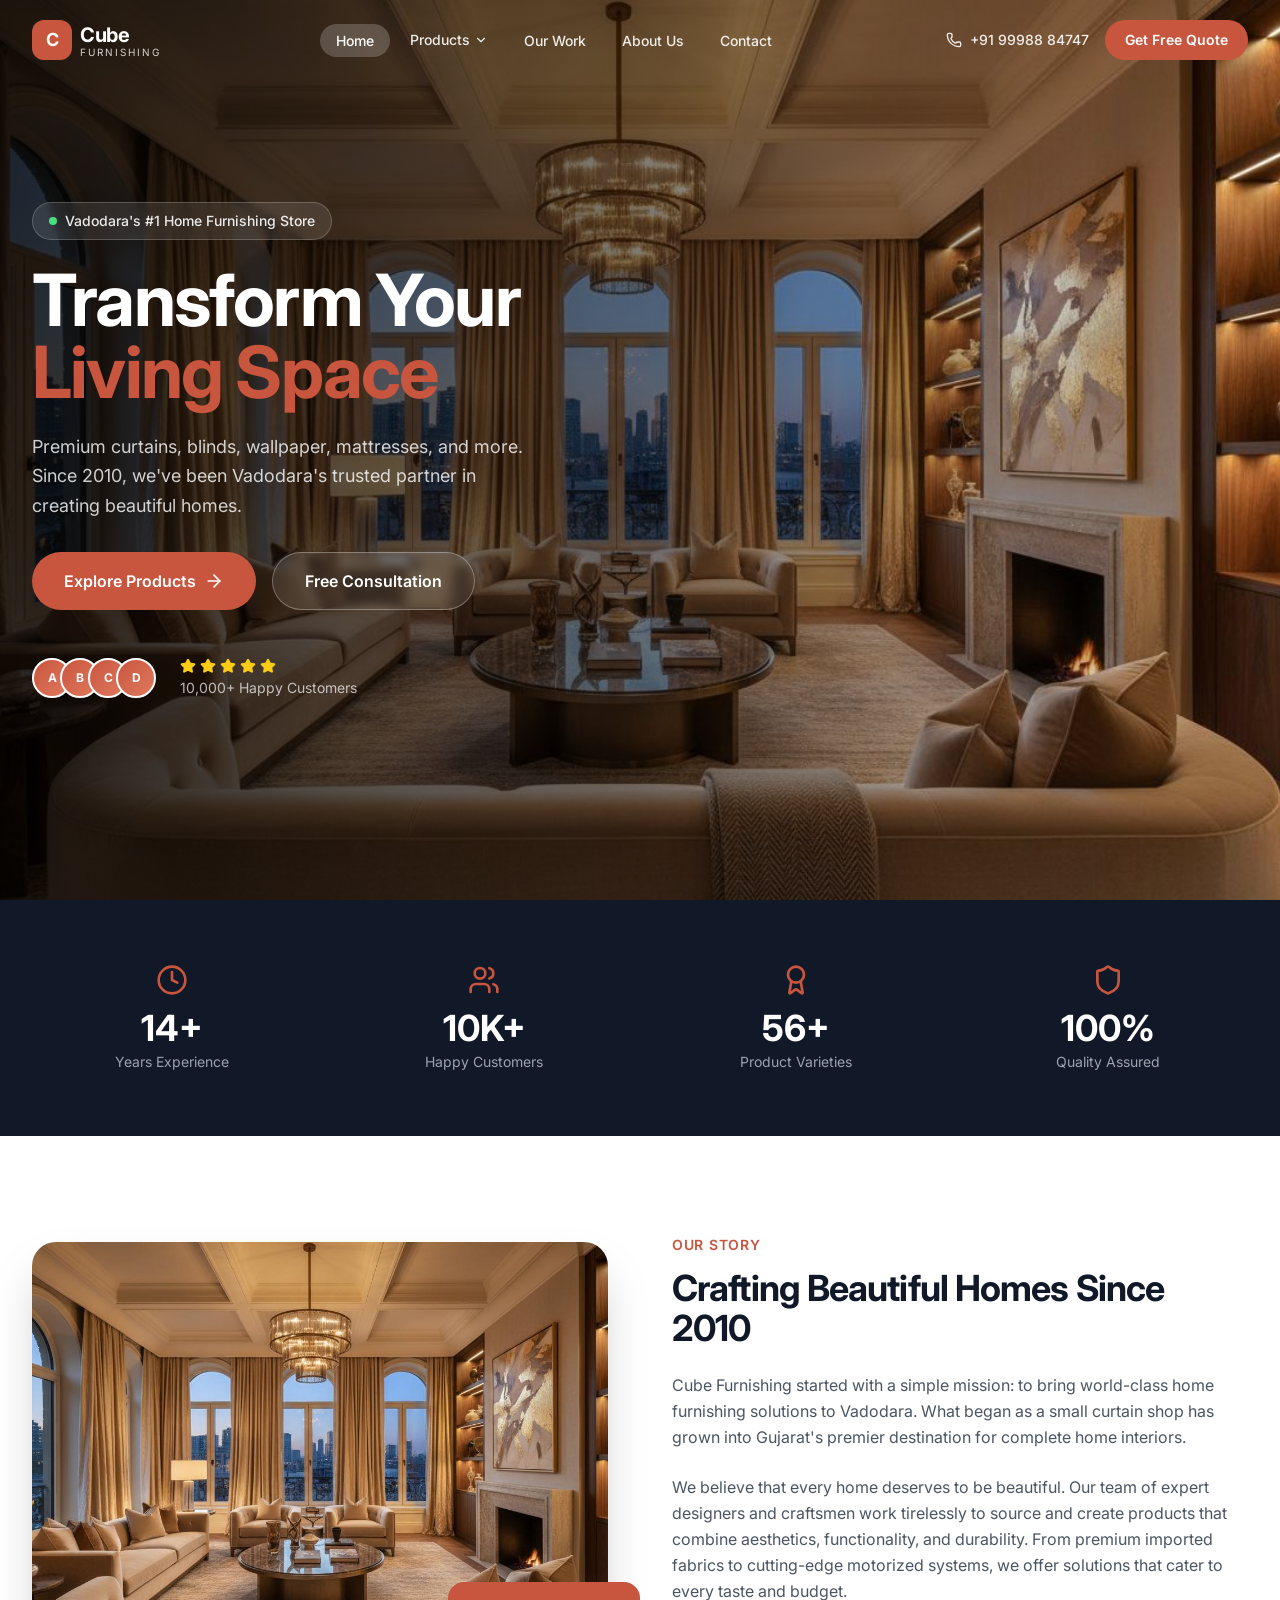
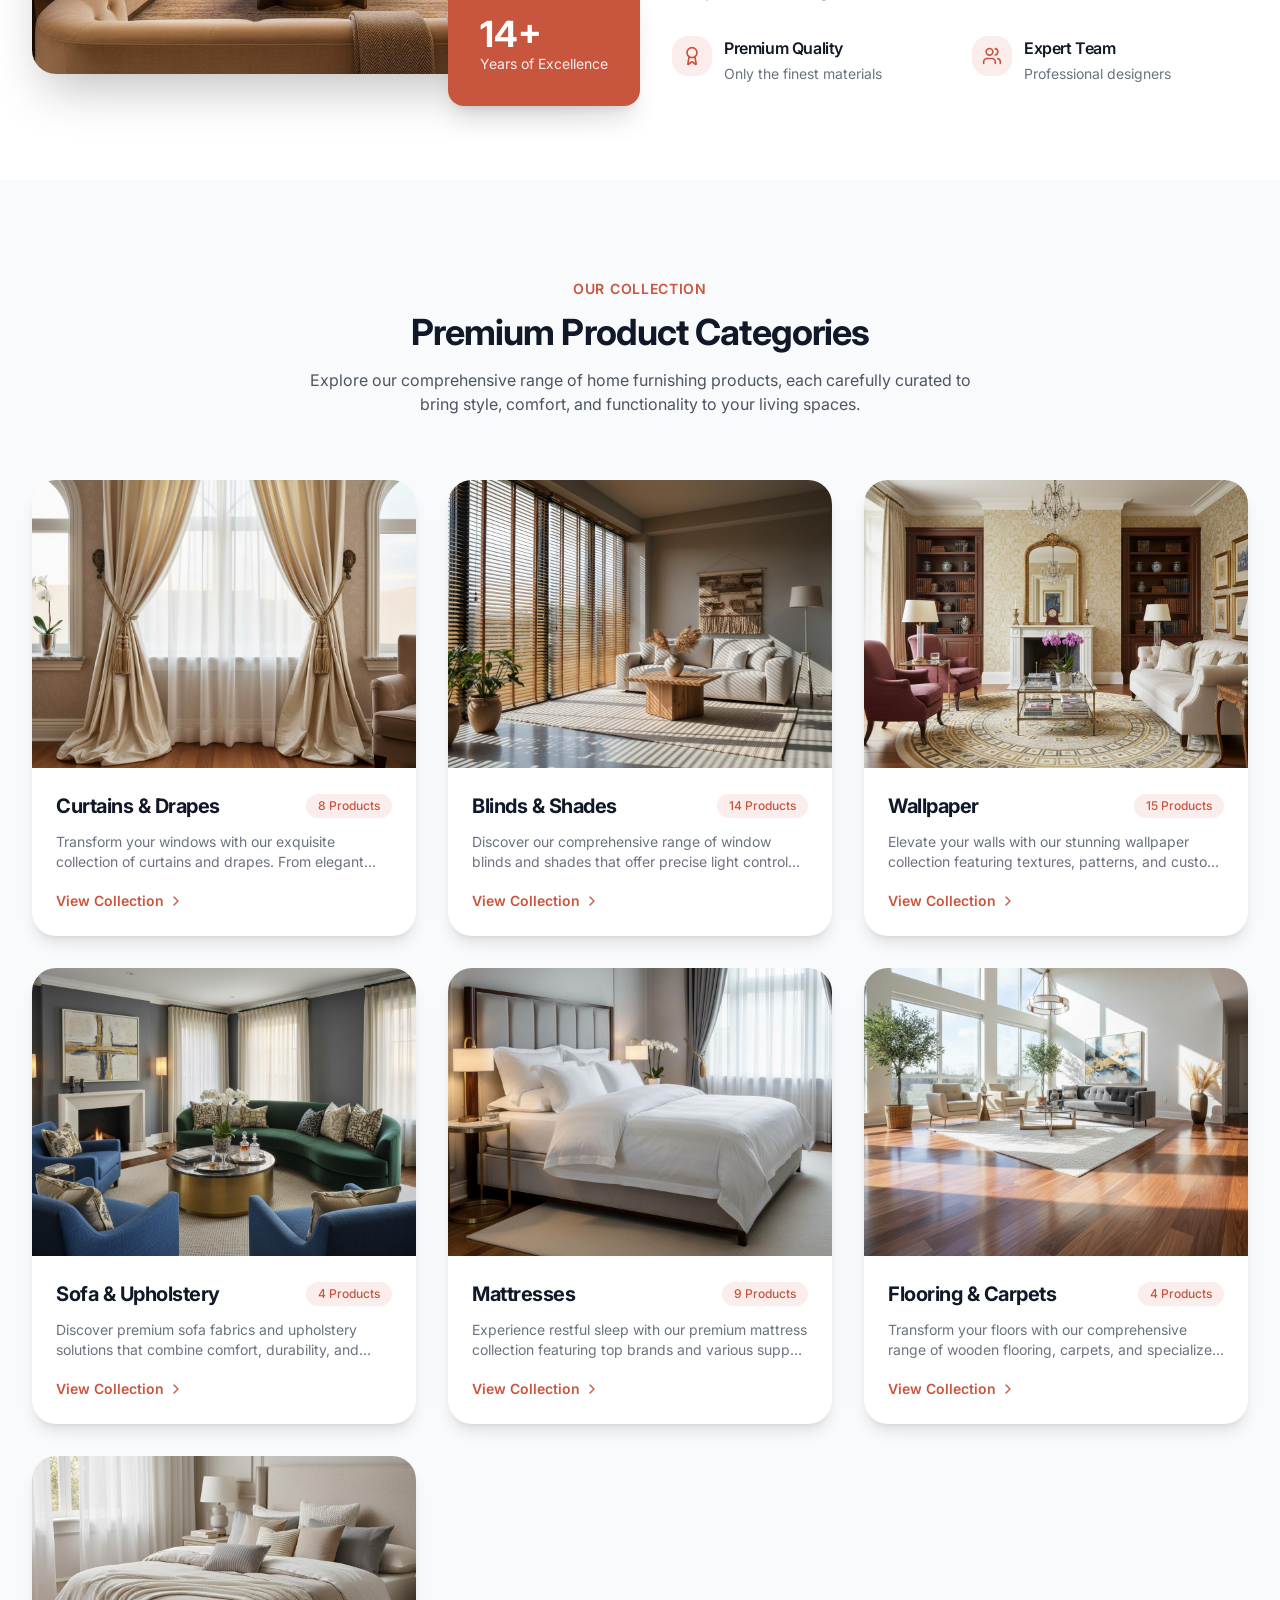
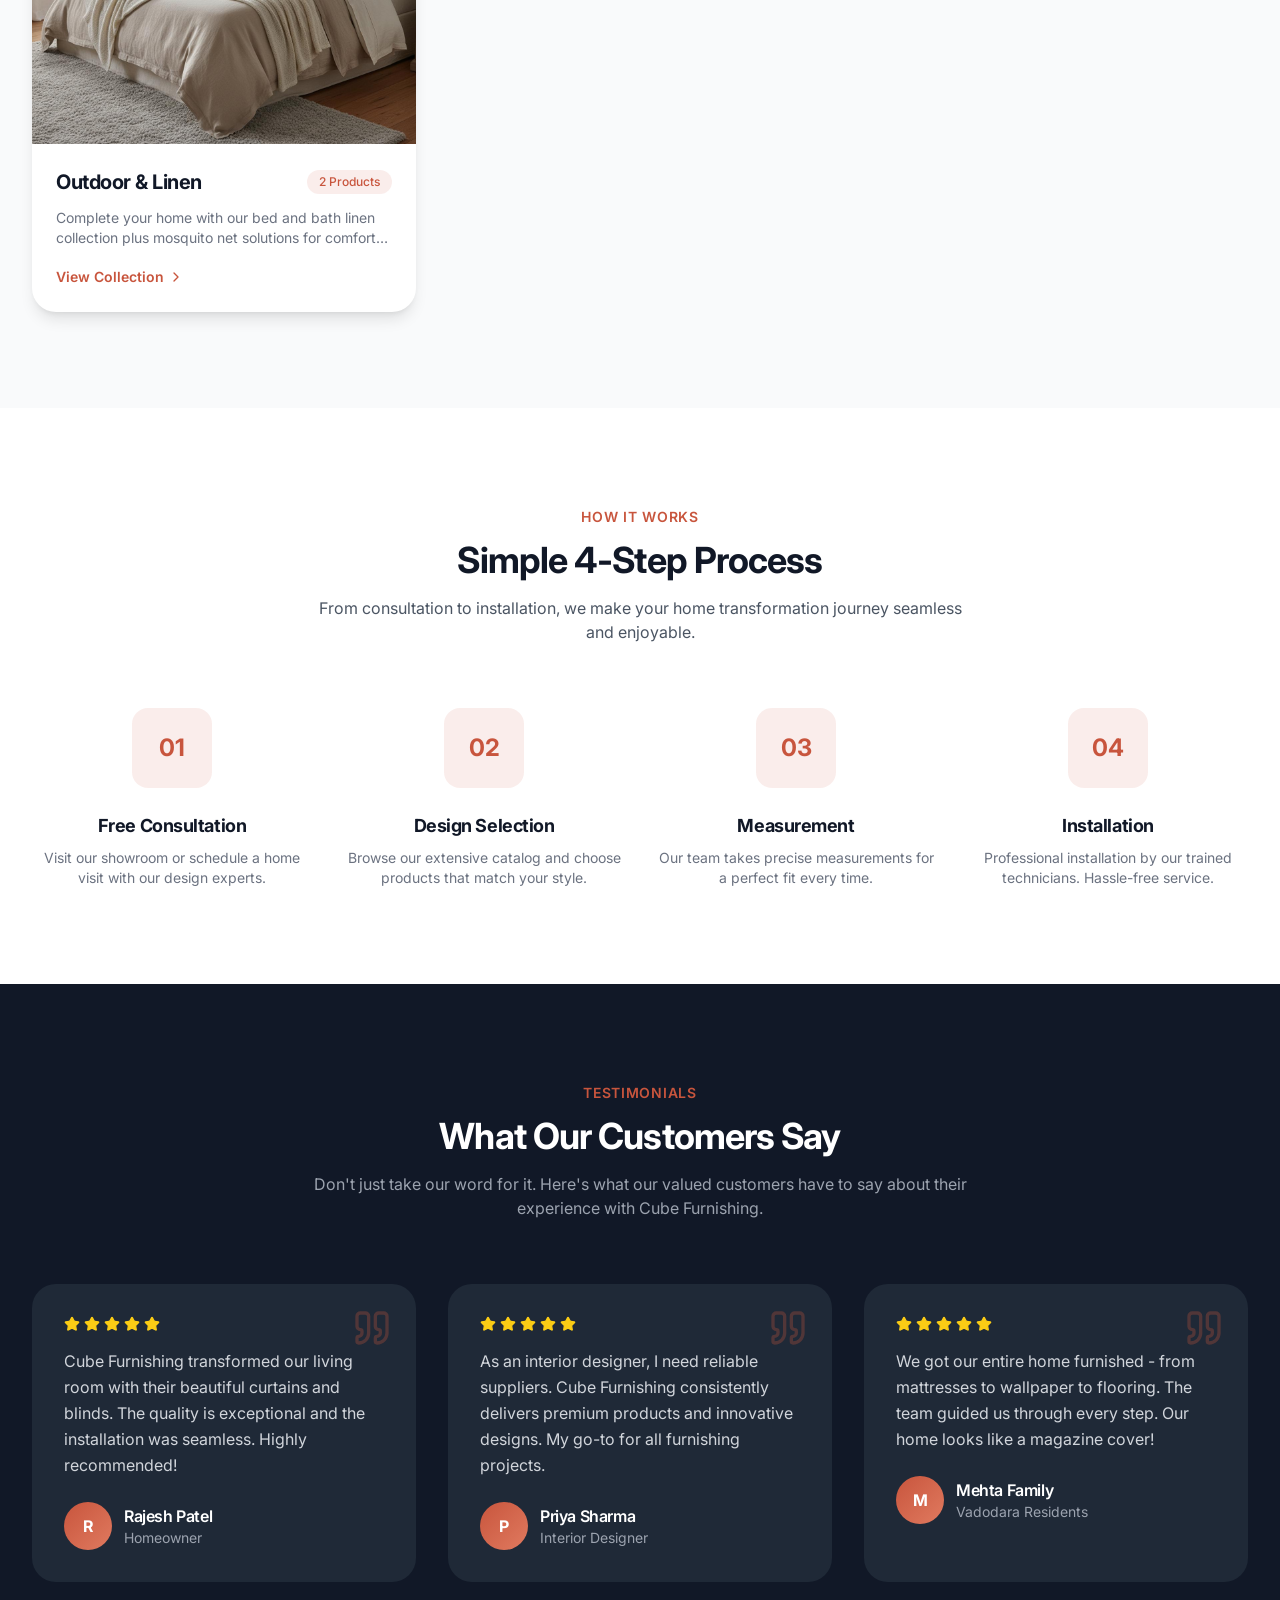
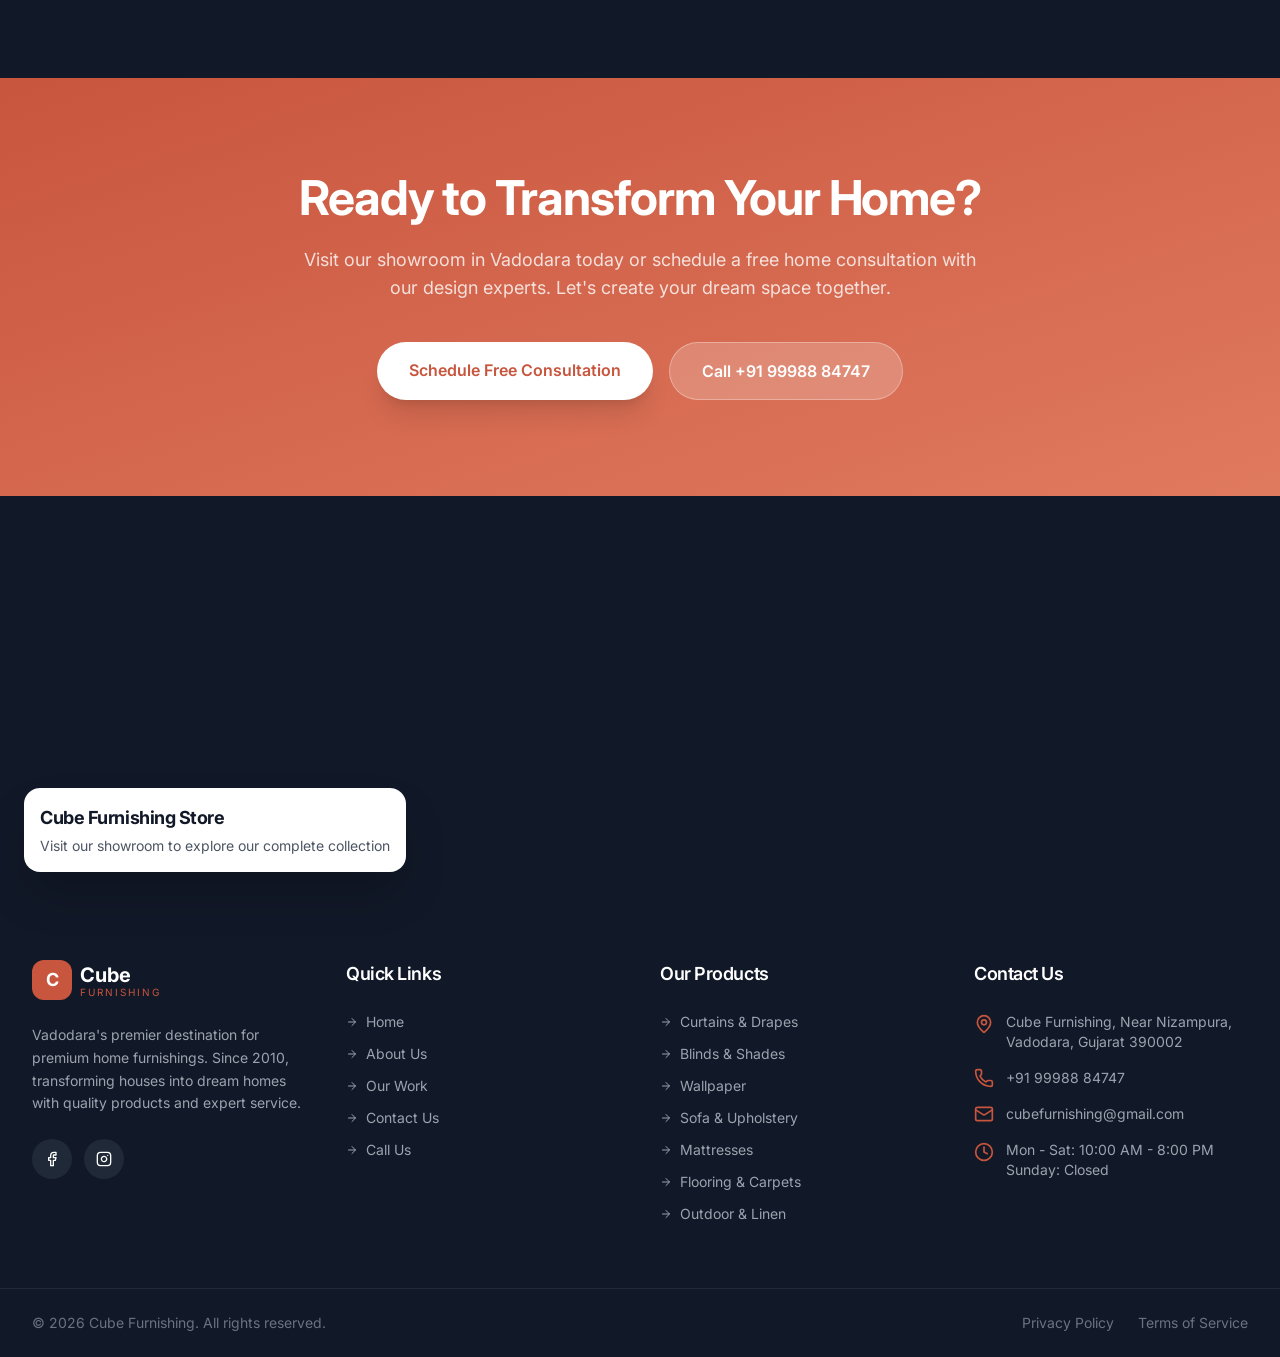
==== commit cc3d5621: "feat: Complete website overhaul - React SPA, 56 products, unique images, SEO, maps, premium UI" ====
--- a/index.html
+++ b/index.html
@@ -4,15 +4,70 @@
     <meta charset="UTF-8" />
     <meta name="viewport" content="width=device-width, initial-scale=1.0" />
     <title>Cube Furnishing | Premium Home Furnishing Solutions in Vadodara</title>
-    <meta name="description" content="Premium home furnishing solutions in Vadodara including curtains, blinds, wallpaper, sofas, mattresses, and more. Visit Cube Furnishing for exquisite collections." />
-    <meta name="keywords" content="home furnishings Vadodara, curtains, blinds, wallpaper, sofa upholstery, mattresses, wooden flooring, carpets" />
+    <meta name="description" content="Vadodara's leading home furnishing store offering curtains, blinds, wallpaper, sofas, mattresses, flooring, and more. Quality products with expert installation since 2010." />
+    <meta name="keywords" content="home furnishing Vadodara, curtains Vadodara, blinds Vadodara, wallpaper Vadodara, mattresses Vadodara, sofa upholstery, flooring, interior design Gujarat" />
+    <meta name="author" content="Cube Furnishing" />
+    <meta name="robots" content="index, follow" />
+    <link rel="canonical" href="https://www.cubefurnishing.com" />
+
+    <!-- Open Graph -->
+    <meta property="og:type" content="website" />
+    <meta property="og:url" content="https://www.cubefurnishing.com" />
     <meta property="og:title" content="Cube Furnishing | Premium Home Furnishing Solutions in Vadodara" />
-    <meta property="og:description" content="Premium home furnishing solutions in Vadodara including curtains, blinds, wallpaper, sofas, mattresses, and more." />
-    <meta property="og:type" content="website" />
-    <meta property="og:image" content="/images/hero-home.jpg" />
+    <meta property="og:description" content="Vadodara's leading home furnishing store offering curtains, blinds, wallpaper, sofas, mattresses, flooring, and more." />
+    <meta property="og:image" content="https://www.cubefurnishing.com/images/hero-home.jpg" />
+
+    <!-- Twitter -->
     <meta name="twitter:card" content="summary_large_image" />
-    <script type="module" crossorigin src="./assets/index-DH61S4mj.js"></script>
-    <link rel="stylesheet" crossorigin href="./assets/index-BQz8Dx92.css">
+    <meta name="twitter:title" content="Cube Furnishing | Premium Home Furnishing in Vadodara" />
+    <meta name="twitter:description" content="Quality curtains, blinds, wallpaper, mattresses & more since 2010." />
+    <meta name="twitter:image" content="https://www.cubefurnishing.com/images/hero-home.jpg" />
+
+    <!-- Structured Data - LocalBusiness -->
+    <script type="application/ld+json">
+    {
+      "@context": "https://schema.org",
+      "@type": "HomeGoodsStore",
+      "name": "Cube Furnishing",
+      "image": "https://www.cubefurnishing.com/images/hero-home.jpg",
+      "url": "https://www.cubefurnishing.com",
+      "telephone": "+919998884747",
+      "email": "cubefurnishing@gmail.com",
+      "address": {
+        "@type": "PostalAddress",
+        "streetAddress": "Near Nizampura",
+        "addressLocality": "Vadodara",
+        "addressRegion": "Gujarat",
+        "postalCode": "390002",
+        "addressCountry": "IN"
+      },
+      "geo": {
+        "@type": "GeoCoordinates",
+        "latitude": 22.2905902,
+        "longitude": 73.1302138
+      },
+      "openingHoursSpecification": [
+        {
+          "@type": "OpeningHoursSpecification",
+          "dayOfWeek": ["Monday", "Tuesday", "Wednesday", "Thursday", "Friday", "Saturday"],
+          "opens": "10:00",
+          "closes": "20:00"
+        }
+      ],
+      "priceRange": "$$$",
+      "areaServed": {
+        "@type": "City",
+        "name": "Vadodara"
+      }
+    }
+    </script>
+
+    <!-- Fonts -->
+    <link rel="preconnect" href="https://fonts.googleapis.com">
+    <link rel="preconnect" href="https://fonts.gstatic.com" crossorigin>
+    <link href="https://fonts.googleapis.com/css2?family=Inter:wght@300;400;500;600;700;800;900&display=swap" rel="stylesheet">
+    <script type="module" crossorigin src="./assets/index-4oaPVco7.js"></script>
+    <link rel="stylesheet" crossorigin href="./assets/index-CNHY2YYI.css">
   </head>
   <body>
     <div id="root"></div>
--- a/assets/index-CNHY2YYI.css
+++ b/assets/index-CNHY2YYI.css
@@ -0,0 +1 @@
+*,:before,:after{--tw-border-spacing-x: 0;--tw-border-spacing-y: 0;--tw-translate-x: 0;--tw-translate-y: 0;--tw-rotate: 0;--tw-skew-x: 0;--tw-skew-y: 0;--tw-scale-x: 1;--tw-scale-y: 1;--tw-pan-x: ;--tw-pan-y: ;--tw-pinch-zoom: ;--tw-scroll-snap-strictness: proximity;--tw-gradient-from-position: ;--tw-gradient-via-position: ;--tw-gradient-to-position: ;--tw-ordinal: ;--tw-slashed-zero: ;--tw-numeric-figure: ;--tw-numeric-spacing: ;--tw-numeric-fraction: ;--tw-ring-inset: ;--tw-ring-offset-width: 0px;--tw-ring-offset-color: #fff;--tw-ring-color: rgb(59 130 246 / .5);--tw-ring-offset-shadow: 0 0 #0000;--tw-ring-shadow: 0 0 #0000;--tw-shadow: 0 0 #0000;--tw-shadow-colored: 0 0 #0000;--tw-blur: ;--tw-brightness: ;--tw-contrast: ;--tw-grayscale: ;--tw-hue-rotate: ;--tw-invert: ;--tw-saturate: ;--tw-sepia: ;--tw-drop-shadow: ;--tw-backdrop-blur: ;--tw-backdrop-brightness: ;--tw-backdrop-contrast: ;--tw-backdrop-grayscale: ;--tw-backdrop-hue-rotate: ;--tw-backdrop-invert: ;--tw-backdrop-opacity: ;--tw-backdrop-saturate: ;--tw-backdrop-sepia: ;--tw-contain-size: ;--tw-contain-layout: ;--tw-contain-paint: ;--tw-contain-style: }::backdrop{--tw-border-spacing-x: 0;--tw-border-spacing-y: 0;--tw-translate-x: 0;--tw-translate-y: 0;--tw-rotate: 0;--tw-skew-x: 0;--tw-skew-y: 0;--tw-scale-x: 1;--tw-scale-y: 1;--tw-pan-x: ;--tw-pan-y: ;--tw-pinch-zoom: ;--tw-scroll-snap-strictness: proximity;--tw-gradient-from-position: ;--tw-gradient-via-position: ;--tw-gradient-to-position: ;--tw-ordinal: ;--tw-slashed-zero: ;--tw-numeric-figure: ;--tw-numeric-spacing: ;--tw-numeric-fraction: ;--tw-ring-inset: ;--tw-ring-offset-width: 0px;--tw-ring-offset-color: #fff;--tw-ring-color: rgb(59 130 246 / .5);--tw-ring-offset-shadow: 0 0 #0000;--tw-ring-shadow: 0 0 #0000;--tw-shadow: 0 0 #0000;--tw-shadow-colored: 0 0 #0000;--tw-blur: ;--tw-brightness: ;--tw-contrast: ;--tw-grayscale: ;--tw-hue-rotate: ;--tw-invert: ;--tw-saturate: ;--tw-sepia: ;--tw-drop-shadow: ;--tw-backdrop-blur: ;--tw-backdrop-brightness: ;--tw-backdrop-contrast: ;--tw-backdrop-grayscale: ;--tw-backdrop-hue-rotate: ;--tw-backdrop-invert: ;--tw-backdrop-opacity: ;--tw-backdrop-saturate: ;--tw-backdrop-sepia: ;--tw-contain-size: ;--tw-contain-layout: ;--tw-contain-paint: ;--tw-contain-style: }*,:before,:after{box-sizing:border-box;border-width:0;border-style:solid;border-color:#e5e7eb}:before,:after{--tw-content: ""}html,:host{line-height:1.5;-webkit-text-size-adjust:100%;-moz-tab-size:4;-o-tab-size:4;tab-size:4;font-family:ui-sans-serif,system-ui,sans-serif,"Apple Color Emoji","Segoe UI Emoji",Segoe UI Symbol,"Noto Color Emoji";font-feature-settings:normal;font-variation-settings:normal;-webkit-tap-highlight-color:transparent}body{margin:0;line-height:inherit}hr{height:0;color:inherit;border-top-width:1px}abbr:where([title]){-webkit-text-decoration:underline dotted;text-decoration:underline dotted}h1,h2,h3,h4,h5,h6{font-size:inherit;font-weight:inherit}a{color:inherit;text-decoration:inherit}b,strong{font-weight:bolder}code,kbd,samp,pre{font-family:ui-monospace,SFMono-Regular,Menlo,Monaco,Consolas,Liberation Mono,Courier New,monospace;font-feature-settings:normal;font-variation-settings:normal;font-size:1em}small{font-size:80%}sub,sup{font-size:75%;line-height:0;position:relative;vertical-align:baseline}sub{bottom:-.25em}sup{top:-.5em}table{text-indent:0;border-color:inherit;border-collapse:collapse}button,input,optgroup,select,textarea{font-family:inherit;font-feature-settings:inherit;font-variation-settings:inherit;font-size:100%;font-weight:inherit;line-height:inherit;letter-spacing:inherit;color:inherit;margin:0;padding:0}button,select{text-transform:none}button,input:where([type=button]),input:where([type=reset]),input:where([type=submit]){-webkit-appearance:button;background-color:transparent;background-image:none}:-moz-focusring{outline:auto}:-moz-ui-invalid{box-shadow:none}progress{vertical-align:baseline}::-webkit-inner-spin-button,::-webkit-outer-spin-button{height:auto}[type=search]{-webkit-appearance:textfield;outline-offset:-2px}::-webkit-search-decoration{-webkit-appearance:none}::-webkit-file-upload-button{-webkit-appearance:button;font:inherit}summary{display:list-item}blockquote,dl,dd,h1,h2,h3,h4,h5,h6,hr,figure,p,pre{margin:0}fieldset{margin:0;padding:0}legend{padding:0}ol,ul,menu{list-style:none;margin:0;padding:0}dialog{padding:0}textarea{resize:vertical}input::-moz-placeholder,textarea::-moz-placeholder{opacity:1;color:#9ca3af}input::placeholder,textarea::placeholder{opacity:1;color:#9ca3af}button,[role=button]{cursor:pointer}:disabled{cursor:default}img,svg,video,canvas,audio,iframe,embed,object{display:block;vertical-align:middle}img,video{max-width:100%;height:auto}[hidden]:where(:not([hidden=until-found])){display:none}:root{--background: 0 0% 100%;--foreground: 0 0% 3.9%;--card: 0 0% 100%;--card-foreground: 0 0% 3.9%;--popover: 0 0% 100%;--popover-foreground: 0 0% 3.9%;--primary: 11 66% 51%;--primary-foreground: 0 0% 100%;--secondary: 0 0% 96.1%;--secondary-foreground: 0 0% 9%;--muted: 0 0% 96.1%;--muted-foreground: 0 0% 45.1%;--accent: 0 0% 96.1%;--accent-foreground: 0 0% 9%;--destructive: 0 84.2% 60.2%;--destructive-foreground: 0 0% 98%;--border: 0 0% 89.8%;--input: 0 0% 89.8%;--ring: 11 66% 51%;--radius: .75rem}*{border-color:hsl(var(--border))}body{background-color:hsl(var(--background));color:hsl(var(--foreground));-webkit-font-smoothing:antialiased;-moz-osx-font-smoothing:grayscale;font-family:Inter,system-ui,-apple-system,sans-serif}h1,h2,h3,h4,h5,h6{font-weight:700;letter-spacing:-.025em}.sr-only{position:absolute;width:1px;height:1px;padding:0;margin:-1px;overflow:hidden;clip:rect(0,0,0,0);white-space:nowrap;border-width:0}.pointer-events-none{pointer-events:none}.visible{visibility:visible}.invisible{visibility:hidden}.fixed{position:fixed}.absolute{position:absolute}.relative{position:relative}.inset-0{inset:0}.inset-x-0{left:0;right:0}.inset-y-0{top:0;bottom:0}.-bottom-12{bottom:-3rem}.-bottom-6{bottom:-1.5rem}.-bottom-8{bottom:-2rem}.-left-12{left:-3rem}.-right-12{right:-3rem}.-right-6{right:-1.5rem}.-right-8{right:-2rem}.-top-12{top:-3rem}.bottom-0{bottom:0}.bottom-6{bottom:1.5rem}.left-0{left:0}.left-1\/2{left:50%}.left-2{left:.5rem}.left-4{left:1rem}.left-6{left:1.5rem}.left-\[50\%\]{left:50%}.right-0{right:0}.right-1{right:.25rem}.right-2{right:.5rem}.right-3{right:.75rem}.right-4{right:1rem}.right-6{right:1.5rem}.top-0{top:0}.top-1\.5{top:.375rem}.top-1\/2{top:50%}.top-3\.5{top:.875rem}.top-4{top:1rem}.top-6{top:1.5rem}.top-\[1px\]{top:1px}.top-\[50\%\]{top:50%}.top-\[60\%\]{top:60%}.top-full{top:100%}.isolate{isolation:isolate}.z-10{z-index:10}.z-20{z-index:20}.z-50{z-index:50}.z-\[1\]{z-index:1}.order-first{order:-9999}.order-last{order:9999}.col-start-2{grid-column-start:2}.row-span-2{grid-row:span 2 / span 2}.row-start-1{grid-row-start:1}.\!m-0{margin:0!important}.-mx-1{margin-left:-.25rem;margin-right:-.25rem}.-my-2{margin-top:-.5rem;margin-bottom:-.5rem}.mx-2{margin-left:.5rem;margin-right:.5rem}.mx-3\.5{margin-left:.875rem;margin-right:.875rem}.mx-auto{margin-left:auto;margin-right:auto}.my-0{margin-top:0;margin-bottom:0}.my-0\.5{margin-top:.125rem;margin-bottom:.125rem}.my-1{margin-top:.25rem;margin-bottom:.25rem}.-ml-4{margin-left:-1rem}.-mt-1{margin-top:-.25rem}.-mt-4{margin-top:-1rem}.mb-1{margin-bottom:.25rem}.mb-10{margin-bottom:2.5rem}.mb-12{margin-bottom:3rem}.mb-16{margin-bottom:4rem}.mb-2{margin-bottom:.5rem}.mb-3{margin-bottom:.75rem}.mb-4{margin-bottom:1rem}.mb-6{margin-bottom:1.5rem}.mb-8{margin-bottom:2rem}.ml-1{margin-left:.25rem}.ml-4{margin-left:1rem}.ml-auto{margin-left:auto}.mt-0\.5{margin-top:.125rem}.mt-1{margin-top:.25rem}.mt-1\.5{margin-top:.375rem}.mt-12{margin-top:3rem}.mt-2{margin-top:.5rem}.mt-3{margin-top:.75rem}.mt-4{margin-top:1rem}.mt-8{margin-top:2rem}.mt-auto{margin-top:auto}.line-clamp-1{overflow:hidden;display:-webkit-box;-webkit-box-orient:vertical;-webkit-line-clamp:1}.line-clamp-2{overflow:hidden;display:-webkit-box;-webkit-box-orient:vertical;-webkit-line-clamp:2}.block{display:block}.flex{display:flex}.inline-flex{display:inline-flex}.table{display:table}.table-caption{display:table-caption}.table-cell{display:table-cell}.table-row{display:table-row}.grid{display:grid}.hidden{display:none}.aspect-\[4\/3\]{aspect-ratio:4/3}.aspect-square{aspect-ratio:1 / 1}.aspect-video{aspect-ratio:16 / 9}.size-10{width:2.5rem;height:2.5rem}.size-2{width:.5rem;height:.5rem}.size-2\.5{width:.625rem;height:.625rem}.size-3{width:.75rem;height:.75rem}.size-3\.5{width:.875rem;height:.875rem}.size-4{width:1rem;height:1rem}.size-6{width:1.5rem;height:1.5rem}.size-7{width:1.75rem;height:1.75rem}.size-8{width:2rem;height:2rem}.size-9{width:2.25rem;height:2.25rem}.size-auto{width:auto;height:auto}.size-full{width:100%;height:100%}.h-1\.5{height:.375rem}.h-10{height:2.5rem}.h-12{height:3rem}.h-14{height:3.5rem}.h-16{height:4rem}.h-2{height:.5rem}.h-2\.5{height:.625rem}.h-20{height:5rem}.h-3{height:.75rem}.h-3\.5{height:.875rem}.h-4{height:1rem}.h-5{height:1.25rem}.h-6{height:1.5rem}.h-7{height:1.75rem}.h-8{height:2rem}.h-9{height:2.25rem}.h-\[1\.15rem\]{height:1.15rem}.h-\[400px\]{height:400px}.h-\[500px\]{height:500px}.h-\[calc\(100\%-1px\)\]{height:calc(100% - 1px)}.h-\[var\(--radix-navigation-menu-viewport-height\)\]{height:var(--radix-navigation-menu-viewport-height)}.h-\[var\(--radix-select-trigger-height\)\]{height:var(--radix-select-trigger-height)}.h-auto{height:auto}.h-full{height:100%}.h-px{height:1px}.h-screen{height:100vh}.h-svh{height:100svh}.max-h-\[300px\]{max-height:300px}.min-h-0{min-height:0px}.min-h-16{min-height:4rem}.min-h-4{min-height:1rem}.min-h-\[700px\]{min-height:700px}.min-h-screen{min-height:100vh}.min-h-svh{min-height:100svh}.w-0{width:0px}.w-1{width:.25rem}.w-10{width:2.5rem}.w-12{width:3rem}.w-14{width:3.5rem}.w-16{width:4rem}.w-2{width:.5rem}.w-2\.5{width:.625rem}.w-20{width:5rem}.w-3{width:.75rem}.w-3\.5{width:.875rem}.w-3\/4{width:75%}.w-4{width:1rem}.w-5{width:1.25rem}.w-6{width:1.5rem}.w-64{width:16rem}.w-7{width:1.75rem}.w-72{width:18rem}.w-8{width:2rem}.w-9{width:2.25rem}.w-\[100px\]{width:100px}.w-\[640px\]{width:640px}.w-auto{width:auto}.w-fit{width:-moz-fit-content;width:fit-content}.w-full{width:100%}.w-max{width:-moz-max-content;width:max-content}.w-px{width:1px}.min-w-0{min-width:0px}.min-w-10{min-width:2.5rem}.min-w-5{min-width:1.25rem}.min-w-8{min-width:2rem}.min-w-9{min-width:2.25rem}.min-w-\[12rem\]{min-width:12rem}.min-w-\[8rem\]{min-width:8rem}.min-w-\[var\(--radix-select-trigger-width\)\]{min-width:var(--radix-select-trigger-width)}.max-w-2xl{max-width:42rem}.max-w-3xl{max-width:48rem}.max-w-4xl{max-width:56rem}.max-w-5xl{max-width:64rem}.max-w-7xl{max-width:80rem}.max-w-\[calc\(100\%-2rem\)\]{max-width:calc(100% - 2rem)}.max-w-lg{max-width:32rem}.max-w-max{max-width:-moz-max-content;max-width:max-content}.max-w-md{max-width:28rem}.max-w-sm{max-width:24rem}.flex-1{flex:1 1 0%}.flex-shrink-0,.shrink-0{flex-shrink:0}.grow{flex-grow:1}.grow-0{flex-grow:0}.basis-full{flex-basis:100%}.caption-bottom{caption-side:bottom}.border-collapse{border-collapse:collapse}.-translate-x-1\/2{--tw-translate-x: -50%;transform:translate(var(--tw-translate-x),var(--tw-translate-y)) rotate(var(--tw-rotate)) skew(var(--tw-skew-x)) skewY(var(--tw-skew-y)) scaleX(var(--tw-scale-x)) scaleY(var(--tw-scale-y))}.-translate-x-px{--tw-translate-x: -1px;transform:translate(var(--tw-translate-x),var(--tw-translate-y)) rotate(var(--tw-rotate)) skew(var(--tw-skew-x)) skewY(var(--tw-skew-y)) scaleX(var(--tw-scale-x)) scaleY(var(--tw-scale-y))}.-translate-y-1\/2{--tw-translate-y: -50%;transform:translate(var(--tw-translate-x),var(--tw-translate-y)) rotate(var(--tw-rotate)) skew(var(--tw-skew-x)) skewY(var(--tw-skew-y)) scaleX(var(--tw-scale-x)) scaleY(var(--tw-scale-y))}.translate-x-\[-50\%\]{--tw-translate-x: -50%;transform:translate(var(--tw-translate-x),var(--tw-translate-y)) rotate(var(--tw-rotate)) skew(var(--tw-skew-x)) skewY(var(--tw-skew-y)) scaleX(var(--tw-scale-x)) scaleY(var(--tw-scale-y))}.translate-x-px{--tw-translate-x: 1px;transform:translate(var(--tw-translate-x),var(--tw-translate-y)) rotate(var(--tw-rotate)) skew(var(--tw-skew-x)) skewY(var(--tw-skew-y)) scaleX(var(--tw-scale-x)) scaleY(var(--tw-scale-y))}.translate-y-0\.5{--tw-translate-y: .125rem;transform:translate(var(--tw-translate-x),var(--tw-translate-y)) rotate(var(--tw-rotate)) skew(var(--tw-skew-x)) skewY(var(--tw-skew-y)) scaleX(var(--tw-scale-x)) scaleY(var(--tw-scale-y))}.translate-y-\[-50\%\]{--tw-translate-y: -50%;transform:translate(var(--tw-translate-x),var(--tw-translate-y)) rotate(var(--tw-rotate)) skew(var(--tw-skew-x)) skewY(var(--tw-skew-y)) scaleX(var(--tw-scale-x)) scaleY(var(--tw-scale-y))}.translate-y-\[calc\(-50\%_-_2px\)\]{--tw-translate-y: calc(-50% - 2px) ;transform:translate(var(--tw-translate-x),var(--tw-translate-y)) rotate(var(--tw-rotate)) skew(var(--tw-skew-x)) skewY(var(--tw-skew-y)) scaleX(var(--tw-scale-x)) scaleY(var(--tw-scale-y))}.rotate-180{--tw-rotate: 180deg;transform:translate(var(--tw-translate-x),var(--tw-translate-y)) rotate(var(--tw-rotate)) skew(var(--tw-skew-x)) skewY(var(--tw-skew-y)) scaleX(var(--tw-scale-x)) scaleY(var(--tw-scale-y))}.rotate-45{--tw-rotate: 45deg;transform:translate(var(--tw-translate-x),var(--tw-translate-y)) rotate(var(--tw-rotate)) skew(var(--tw-skew-x)) skewY(var(--tw-skew-y)) scaleX(var(--tw-scale-x)) scaleY(var(--tw-scale-y))}.rotate-90{--tw-rotate: 90deg;transform:translate(var(--tw-translate-x),var(--tw-translate-y)) rotate(var(--tw-rotate)) skew(var(--tw-skew-x)) skewY(var(--tw-skew-y)) scaleX(var(--tw-scale-x)) scaleY(var(--tw-scale-y))}.transform{transform:translate(var(--tw-translate-x),var(--tw-translate-y)) rotate(var(--tw-rotate)) skew(var(--tw-skew-x)) skewY(var(--tw-skew-y)) scaleX(var(--tw-scale-x)) scaleY(var(--tw-scale-y))}@keyframes caret-blink{0%,70%,to{opacity:1}20%,50%{opacity:0}}.animate-caret-blink{animation:caret-blink 1.25s ease-out infinite}@keyframes ping{75%,to{transform:scale(2);opacity:0}}.animate-ping{animation:ping 1s cubic-bezier(0,0,.2,1) infinite}@keyframes pulse{50%{opacity:.5}}.animate-pulse{animation:pulse 2s cubic-bezier(.4,0,.6,1) infinite}@keyframes spin{to{transform:rotate(360deg)}}.animate-spin{animation:spin 1s linear infinite}.cursor-default{cursor:default}.cursor-text{cursor:text}.touch-none{touch-action:none}.select-none{-webkit-user-select:none;-moz-user-select:none;user-select:none}.resize-none{resize:none}.scroll-my-1{scroll-margin-top:.25rem;scroll-margin-bottom:.25rem}.scroll-py-1{scroll-padding-top:.25rem;scroll-padding-bottom:.25rem}.list-disc{list-style-type:disc}.list-none{list-style-type:none}.auto-rows-min{grid-auto-rows:min-content}.grid-cols-1{grid-template-columns:repeat(1,minmax(0,1fr))}.grid-cols-2{grid-template-columns:repeat(2,minmax(0,1fr))}.grid-cols-\[0_1fr\]{grid-template-columns:0 1fr}.grid-rows-\[auto_auto\]{grid-template-rows:auto auto}.flex-row{flex-direction:row}.flex-col{flex-direction:column}.flex-col-reverse{flex-direction:column-reverse}.flex-wrap{flex-wrap:wrap}.place-content-center{place-content:center}.items-start{align-items:flex-start}.items-end{align-items:flex-end}.items-center{align-items:center}.items-stretch{align-items:stretch}.justify-start{justify-content:flex-start}.justify-center{justify-content:center}.justify-between{justify-content:space-between}.justify-items-start{justify-items:start}.gap-0\.5{gap:.125rem}.gap-1{gap:.25rem}.gap-1\.5{gap:.375rem}.gap-10{gap:2.5rem}.gap-12{gap:3rem}.gap-16{gap:4rem}.gap-2{gap:.5rem}.gap-2\.5{gap:.625rem}.gap-3{gap:.75rem}.gap-4{gap:1rem}.gap-5{gap:1.25rem}.gap-6{gap:1.5rem}.gap-7{gap:1.75rem}.gap-8{gap:2rem}.gap-\[--spacing\(var\(--gap\)\)\]{gap:var(--spacing(var(--gap)))}.gap-y-0\.5{row-gap:.125rem}.-space-x-3>:not([hidden])~:not([hidden]){--tw-space-x-reverse: 0;margin-right:calc(-.75rem * var(--tw-space-x-reverse));margin-left:calc(-.75rem * calc(1 - var(--tw-space-x-reverse)))}.space-y-1>:not([hidden])~:not([hidden]){--tw-space-y-reverse: 0;margin-top:calc(.25rem * calc(1 - var(--tw-space-y-reverse)));margin-bottom:calc(.25rem * var(--tw-space-y-reverse))}.space-y-2>:not([hidden])~:not([hidden]){--tw-space-y-reverse: 0;margin-top:calc(.5rem * calc(1 - var(--tw-space-y-reverse)));margin-bottom:calc(.5rem * var(--tw-space-y-reverse))}.space-y-3>:not([hidden])~:not([hidden]){--tw-space-y-reverse: 0;margin-top:calc(.75rem * calc(1 - var(--tw-space-y-reverse)));margin-bottom:calc(.75rem * var(--tw-space-y-reverse))}.space-y-4>:not([hidden])~:not([hidden]){--tw-space-y-reverse: 0;margin-top:calc(1rem * calc(1 - var(--tw-space-y-reverse)));margin-bottom:calc(1rem * var(--tw-space-y-reverse))}.space-y-5>:not([hidden])~:not([hidden]){--tw-space-y-reverse: 0;margin-top:calc(1.25rem * calc(1 - var(--tw-space-y-reverse)));margin-bottom:calc(1.25rem * var(--tw-space-y-reverse))}.space-y-8>:not([hidden])~:not([hidden]){--tw-space-y-reverse: 0;margin-top:calc(2rem * calc(1 - var(--tw-space-y-reverse)));margin-bottom:calc(2rem * var(--tw-space-y-reverse))}.self-start{align-self:flex-start}.self-stretch{align-self:stretch}.justify-self-end{justify-self:end}.overflow-auto{overflow:auto}.overflow-hidden{overflow:hidden}.overflow-x-auto{overflow-x:auto}.overflow-y-auto{overflow-y:auto}.overflow-x-hidden{overflow-x:hidden}.whitespace-nowrap{white-space:nowrap}.text-balance{text-wrap:balance}.break-words{overflow-wrap:break-word}.rounded-2xl{border-radius:1rem}.rounded-3xl{border-radius:1.5rem}.rounded-\[2px\]{border-radius:2px}.rounded-\[4px\]{border-radius:4px}.rounded-\[calc\(var\(--radius\)-5px\)\]{border-radius:calc(var(--radius) - 5px)}.rounded-\[inherit\]{border-radius:inherit}.rounded-full{border-radius:9999px}.rounded-lg{border-radius:var(--radius)}.rounded-md{border-radius:calc(var(--radius) - 2px)}.rounded-none{border-radius:0}.rounded-sm{border-radius:calc(var(--radius) - 4px)}.rounded-xl{border-radius:calc(var(--radius) + 4px)}.rounded-xs{border-radius:calc(var(--radius) - 6px)}.rounded-l-md{border-top-left-radius:calc(var(--radius) - 2px);border-bottom-left-radius:calc(var(--radius) - 2px)}.rounded-r-md{border-top-right-radius:calc(var(--radius) - 2px);border-bottom-right-radius:calc(var(--radius) - 2px)}.rounded-tl-sm{border-top-left-radius:calc(var(--radius) - 4px)}.border{border-width:1px}.border-0{border-width:0px}.border-2{border-width:2px}.border-\[1\.5px\]{border-width:1.5px}.border-y{border-top-width:1px;border-bottom-width:1px}.border-b{border-bottom-width:1px}.border-l{border-left-width:1px}.border-r{border-right-width:1px}.border-t{border-top-width:1px}.border-dashed{border-style:dashed}.border-border{border-color:hsl(var(--border))}.border-border\/50{border-color:hsl(var(--border) / .5)}.border-gray-100{--tw-border-opacity: 1;border-color:rgb(243 244 246 / var(--tw-border-opacity, 1))}.border-gray-200{--tw-border-opacity: 1;border-color:rgb(229 231 235 / var(--tw-border-opacity, 1))}.border-gray-800{--tw-border-opacity: 1;border-color:rgb(31 41 55 / var(--tw-border-opacity, 1))}.border-green-200{--tw-border-opacity: 1;border-color:rgb(187 247 208 / var(--tw-border-opacity, 1))}.border-input{border-color:hsl(var(--input))}.border-primary{border-color:hsl(var(--primary))}.border-sidebar-border{border-color:hsl(var(--sidebar-border))}.border-transparent{border-color:transparent}.border-white{--tw-border-opacity: 1;border-color:rgb(255 255 255 / var(--tw-border-opacity, 1))}.border-white\/20{border-color:#fff3}.border-white\/30{border-color:#ffffff4d}.border-l-transparent{border-left-color:transparent}.border-t-transparent{border-top-color:transparent}.bg-\[\#C8553D\]{--tw-bg-opacity: 1;background-color:rgb(200 85 61 / var(--tw-bg-opacity, 1))}.bg-\[\#C8553D\]\/10{background-color:#c8553d1a}.bg-accent{background-color:hsl(var(--accent))}.bg-background{background-color:hsl(var(--background))}.bg-black\/50{background-color:#00000080}.bg-border{background-color:hsl(var(--border))}.bg-card{background-color:hsl(var(--card))}.bg-destructive{--tw-bg-opacity: 1;background-color:hsl(var(--destructive) / var(--tw-bg-opacity, 1))}.bg-foreground{background-color:hsl(var(--foreground))}.bg-gray-100{--tw-bg-opacity: 1;background-color:rgb(243 244 246 / var(--tw-bg-opacity, 1))}.bg-gray-50{--tw-bg-opacity: 1;background-color:rgb(249 250 251 / var(--tw-bg-opacity, 1))}.bg-gray-800{--tw-bg-opacity: 1;background-color:rgb(31 41 55 / var(--tw-bg-opacity, 1))}.bg-gray-900{--tw-bg-opacity: 1;background-color:rgb(17 24 39 / var(--tw-bg-opacity, 1))}.bg-green-400{--tw-bg-opacity: 1;background-color:rgb(74 222 128 / var(--tw-bg-opacity, 1))}.bg-green-50{--tw-bg-opacity: 1;background-color:rgb(240 253 244 / var(--tw-bg-opacity, 1))}.bg-input{background-color:hsl(var(--input))}.bg-muted{background-color:hsl(var(--muted))}.bg-muted\/50{background-color:hsl(var(--muted) / .5)}.bg-popover{background-color:hsl(var(--popover))}.bg-primary{background-color:hsl(var(--primary))}.bg-primary\/20{background-color:hsl(var(--primary) / .2)}.bg-secondary{background-color:hsl(var(--secondary))}.bg-sidebar{background-color:hsl(var(--sidebar-background))}.bg-sidebar-border{background-color:hsl(var(--sidebar-border))}.bg-transparent{background-color:transparent}.bg-white{--tw-bg-opacity: 1;background-color:rgb(255 255 255 / var(--tw-bg-opacity, 1))}.bg-white\/10{background-color:#ffffff1a}.bg-white\/20{background-color:#fff3}.bg-white\/90{background-color:#ffffffe6}.bg-white\/95{background-color:#fffffff2}.bg-gradient-to-br{background-image:linear-gradient(to bottom right,var(--tw-gradient-stops))}.bg-gradient-to-r{background-image:linear-gradient(to right,var(--tw-gradient-stops))}.from-\[\#C8553D\]{--tw-gradient-from: #C8553D var(--tw-gradient-from-position);--tw-gradient-to: rgb(200 85 61 / 0) var(--tw-gradient-to-position);--tw-gradient-stops: var(--tw-gradient-from), var(--tw-gradient-to)}.from-black\/80{--tw-gradient-from: rgb(0 0 0 / .8) var(--tw-gradient-from-position);--tw-gradient-to: rgb(0 0 0 / 0) var(--tw-gradient-to-position);--tw-gradient-stops: var(--tw-gradient-from), var(--tw-gradient-to)}.via-black\/50{--tw-gradient-to: rgb(0 0 0 / 0) var(--tw-gradient-to-position);--tw-gradient-stops: var(--tw-gradient-from), rgb(0 0 0 / .5) var(--tw-gradient-via-position), var(--tw-gradient-to)}.via-black\/60{--tw-gradient-to: rgb(0 0 0 / 0) var(--tw-gradient-to-position);--tw-gradient-stops: var(--tw-gradient-from), rgb(0 0 0 / .6) var(--tw-gradient-via-position), var(--tw-gradient-to)}.to-\[\#E07A5F\]{--tw-gradient-to: #E07A5F var(--tw-gradient-to-position)}.to-black\/40{--tw-gradient-to: rgb(0 0 0 / .4) var(--tw-gradient-to-position)}.to-transparent{--tw-gradient-to: transparent var(--tw-gradient-to-position)}.fill-current{fill:currentColor}.fill-foreground{fill:hsl(var(--foreground))}.fill-primary{fill:hsl(var(--primary))}.fill-yellow-400{fill:#facc15}.object-cover{-o-object-fit:cover;object-fit:cover}.p-0{padding:0}.p-1{padding:.25rem}.p-2{padding:.5rem}.p-3{padding:.75rem}.p-4{padding:1rem}.p-5{padding:1.25rem}.p-6{padding:1.5rem}.p-8{padding:2rem}.p-\[3px\]{padding:3px}.p-px{padding:1px}.px-1{padding-left:.25rem;padding-right:.25rem}.px-1\.5{padding-left:.375rem;padding-right:.375rem}.px-2{padding-left:.5rem;padding-right:.5rem}.px-2\.5{padding-left:.625rem;padding-right:.625rem}.px-3{padding-left:.75rem;padding-right:.75rem}.px-4{padding-left:1rem;padding-right:1rem}.px-5{padding-left:1.25rem;padding-right:1.25rem}.px-6{padding-left:1.5rem;padding-right:1.5rem}.px-8{padding-left:2rem;padding-right:2rem}.py-0\.5{padding-top:.125rem;padding-bottom:.125rem}.py-1{padding-top:.25rem;padding-bottom:.25rem}.py-1\.5{padding-top:.375rem;padding-bottom:.375rem}.py-16{padding-top:4rem;padding-bottom:4rem}.py-2{padding-top:.5rem;padding-bottom:.5rem}.py-2\.5{padding-top:.625rem;padding-bottom:.625rem}.py-20{padding-top:5rem;padding-bottom:5rem}.py-24{padding-top:6rem;padding-bottom:6rem}.py-3{padding-top:.75rem;padding-bottom:.75rem}.py-32{padding-top:8rem;padding-bottom:8rem}.py-4{padding-top:1rem;padding-bottom:1rem}.py-5{padding-top:1.25rem;padding-bottom:1.25rem}.py-6{padding-top:1.5rem;padding-bottom:1.5rem}.pb-12{padding-bottom:3rem}.pb-16{padding-bottom:4rem}.pb-20{padding-bottom:5rem}.pb-3{padding-bottom:.75rem}.pb-4{padding-bottom:1rem}.pb-8{padding-bottom:2rem}.pl-12{padding-left:3rem}.pl-2{padding-left:.5rem}.pl-3{padding-left:.75rem}.pl-4{padding-left:1rem}.pl-8{padding-left:2rem}.pr-1{padding-right:.25rem}.pr-2{padding-right:.5rem}.pr-2\.5{padding-right:.625rem}.pr-3{padding-right:.75rem}.pr-4{padding-right:1rem}.pr-8{padding-right:2rem}.pt-0{padding-top:0}.pt-1{padding-top:.25rem}.pt-3{padding-top:.75rem}.pt-32{padding-top:8rem}.pt-4{padding-top:1rem}.pt-8{padding-top:2rem}.text-left{text-align:left}.text-center{text-align:center}.text-right{text-align:right}.align-middle{vertical-align:middle}.font-mono{font-family:ui-monospace,SFMono-Regular,Menlo,Monaco,Consolas,Liberation Mono,Courier New,monospace}.font-sans{font-family:ui-sans-serif,system-ui,sans-serif,"Apple Color Emoji","Segoe UI Emoji",Segoe UI Symbol,"Noto Color Emoji"}.text-2xl{font-size:1.5rem;line-height:2rem}.text-3xl{font-size:1.875rem;line-height:2.25rem}.text-4xl{font-size:2.25rem;line-height:2.5rem}.text-5xl{font-size:3rem;line-height:1}.text-\[0\.8rem\]{font-size:.8rem}.text-\[10px\]{font-size:10px}.text-base{font-size:1rem;line-height:1.5rem}.text-lg{font-size:1.125rem;line-height:1.75rem}.text-sm{font-size:.875rem;line-height:1.25rem}.text-sm\/relaxed{font-size:.875rem;line-height:1.625}.text-xl{font-size:1.25rem;line-height:1.75rem}.text-xs{font-size:.75rem;line-height:1rem}.font-bold{font-weight:700}.font-medium{font-weight:500}.font-normal{font-weight:400}.font-semibold{font-weight:600}.uppercase{text-transform:uppercase}.tabular-nums{--tw-numeric-spacing: tabular-nums;font-variant-numeric:var(--tw-ordinal) var(--tw-slashed-zero) var(--tw-numeric-figure) var(--tw-numeric-spacing) var(--tw-numeric-fraction)}.leading-none{line-height:1}.leading-normal{line-height:1.5}.leading-relaxed{line-height:1.625}.leading-snug{line-height:1.375}.leading-tight{line-height:1.25}.tracking-\[0\.2em\]{letter-spacing:.2em}.tracking-tight{letter-spacing:-.025em}.tracking-wider{letter-spacing:.05em}.tracking-widest{letter-spacing:.1em}.text-\[\#C8553D\]{--tw-text-opacity: 1;color:rgb(200 85 61 / var(--tw-text-opacity, 1))}.text-\[\#C8553D\]\/30{color:#c8553d4d}.text-accent-foreground{color:hsl(var(--accent-foreground))}.text-background{color:hsl(var(--background))}.text-card-foreground{color:hsl(var(--card-foreground))}.text-current{color:currentColor}.text-destructive{--tw-text-opacity: 1;color:hsl(var(--destructive) / var(--tw-text-opacity, 1))}.text-foreground{color:hsl(var(--foreground))}.text-gray-300{--tw-text-opacity: 1;color:rgb(209 213 219 / var(--tw-text-opacity, 1))}.text-gray-400{--tw-text-opacity: 1;color:rgb(156 163 175 / var(--tw-text-opacity, 1))}.text-gray-500{--tw-text-opacity: 1;color:rgb(107 114 128 / var(--tw-text-opacity, 1))}.text-gray-600{--tw-text-opacity: 1;color:rgb(75 85 99 / var(--tw-text-opacity, 1))}.text-gray-700{--tw-text-opacity: 1;color:rgb(55 65 81 / var(--tw-text-opacity, 1))}.text-gray-900{--tw-text-opacity: 1;color:rgb(17 24 39 / var(--tw-text-opacity, 1))}.text-green-500{--tw-text-opacity: 1;color:rgb(34 197 94 / var(--tw-text-opacity, 1))}.text-green-600{--tw-text-opacity: 1;color:rgb(22 163 74 / var(--tw-text-opacity, 1))}.text-green-800{--tw-text-opacity: 1;color:rgb(22 101 52 / var(--tw-text-opacity, 1))}.text-muted-foreground{color:hsl(var(--muted-foreground))}.text-popover-foreground{color:hsl(var(--popover-foreground))}.text-primary{color:hsl(var(--primary))}.text-primary-foreground{color:hsl(var(--primary-foreground))}.text-secondary-foreground{color:hsl(var(--secondary-foreground))}.text-sidebar-foreground{color:hsl(var(--sidebar-foreground))}.text-sidebar-foreground\/70{color:hsl(var(--sidebar-foreground) / .7)}.text-white{--tw-text-opacity: 1;color:rgb(255 255 255 / var(--tw-text-opacity, 1))}.text-white\/60{color:#fff9}.text-white\/70{color:#ffffffb3}.text-white\/80{color:#fffc}.text-white\/90{color:#ffffffe6}.text-yellow-400{--tw-text-opacity: 1;color:rgb(250 204 21 / var(--tw-text-opacity, 1))}.underline-offset-4{text-underline-offset:4px}.placeholder-gray-400::-moz-placeholder{--tw-placeholder-opacity: 1;color:rgb(156 163 175 / var(--tw-placeholder-opacity, 1))}.placeholder-gray-400::placeholder{--tw-placeholder-opacity: 1;color:rgb(156 163 175 / var(--tw-placeholder-opacity, 1))}.opacity-0{opacity:0}.opacity-20{opacity:.2}.opacity-50{opacity:.5}.opacity-70{opacity:.7}.opacity-90{opacity:.9}.shadow{--tw-shadow: 0 1px 3px 0 rgb(0 0 0 / .1), 0 1px 2px -1px rgb(0 0 0 / .1);--tw-shadow-colored: 0 1px 3px 0 var(--tw-shadow-color), 0 1px 2px -1px var(--tw-shadow-color);box-shadow:var(--tw-ring-offset-shadow, 0 0 #0000),var(--tw-ring-shadow, 0 0 #0000),var(--tw-shadow)}.shadow-2xl{--tw-shadow: 0 25px 50px -12px rgb(0 0 0 / .25);--tw-shadow-colored: 0 25px 50px -12px var(--tw-shadow-color);box-shadow:var(--tw-ring-offset-shadow, 0 0 #0000),var(--tw-ring-shadow, 0 0 #0000),var(--tw-shadow)}.shadow-\[0_0_0_1px_hsl\(var\(--sidebar-border\)\)\]{--tw-shadow: 0 0 0 1px hsl(var(--sidebar-border));--tw-shadow-colored: 0 0 0 1px var(--tw-shadow-color);box-shadow:var(--tw-ring-offset-shadow, 0 0 #0000),var(--tw-ring-shadow, 0 0 #0000),var(--tw-shadow)}.shadow-lg{--tw-shadow: 0 10px 15px -3px rgb(0 0 0 / .1), 0 4px 6px -4px rgb(0 0 0 / .1);--tw-shadow-colored: 0 10px 15px -3px var(--tw-shadow-color), 0 4px 6px -4px var(--tw-shadow-color);box-shadow:var(--tw-ring-offset-shadow, 0 0 #0000),var(--tw-ring-shadow, 0 0 #0000),var(--tw-shadow)}.shadow-md{--tw-shadow: 0 4px 6px -1px rgb(0 0 0 / .1), 0 2px 4px -2px rgb(0 0 0 / .1);--tw-shadow-colored: 0 4px 6px -1px var(--tw-shadow-color), 0 2px 4px -2px var(--tw-shadow-color);box-shadow:var(--tw-ring-offset-shadow, 0 0 #0000),var(--tw-ring-shadow, 0 0 #0000),var(--tw-shadow)}.shadow-none{--tw-shadow: 0 0 #0000;--tw-shadow-colored: 0 0 #0000;box-shadow:var(--tw-ring-offset-shadow, 0 0 #0000),var(--tw-ring-shadow, 0 0 #0000),var(--tw-shadow)}.shadow-sm{--tw-shadow: 0 1px 2px 0 rgb(0 0 0 / .05);--tw-shadow-colored: 0 1px 2px 0 var(--tw-shadow-color);box-shadow:var(--tw-ring-offset-shadow, 0 0 #0000),var(--tw-ring-shadow, 0 0 #0000),var(--tw-shadow)}.shadow-xl{--tw-shadow: 0 20px 25px -5px rgb(0 0 0 / .1), 0 8px 10px -6px rgb(0 0 0 / .1);--tw-shadow-colored: 0 20px 25px -5px var(--tw-shadow-color), 0 8px 10px -6px var(--tw-shadow-color);box-shadow:var(--tw-ring-offset-shadow, 0 0 #0000),var(--tw-ring-shadow, 0 0 #0000),var(--tw-shadow)}.shadow-xs{--tw-shadow: 0 1px 2px 0 rgb(0 0 0 / .05);--tw-shadow-colored: 0 1px 2px 0 var(--tw-shadow-color);box-shadow:var(--tw-ring-offset-shadow, 0 0 #0000),var(--tw-ring-shadow, 0 0 #0000),var(--tw-shadow)}.outline-none{outline:2px solid transparent;outline-offset:2px}.outline{outline-style:solid}.ring-0{--tw-ring-offset-shadow: var(--tw-ring-inset) 0 0 0 var(--tw-ring-offset-width) var(--tw-ring-offset-color);--tw-ring-shadow: var(--tw-ring-inset) 0 0 0 calc(0px + var(--tw-ring-offset-width)) var(--tw-ring-color);box-shadow:var(--tw-ring-offset-shadow),var(--tw-ring-shadow),var(--tw-shadow, 0 0 #0000)}.ring-ring\/50{--tw-ring-color: hsl(var(--ring) / .5)}.ring-sidebar-ring{--tw-ring-color: hsl(var(--sidebar-ring))}.ring-offset-background{--tw-ring-offset-color: hsl(var(--background))}.grayscale{--tw-grayscale: grayscale(100%);filter:var(--tw-blur) var(--tw-brightness) var(--tw-contrast) var(--tw-grayscale) var(--tw-hue-rotate) var(--tw-invert) var(--tw-saturate) var(--tw-sepia) var(--tw-drop-shadow)}.filter{filter:var(--tw-blur) var(--tw-brightness) var(--tw-contrast) var(--tw-grayscale) var(--tw-hue-rotate) var(--tw-invert) var(--tw-saturate) var(--tw-sepia) var(--tw-drop-shadow)}.backdrop-blur-md{--tw-backdrop-blur: blur(12px);-webkit-backdrop-filter:var(--tw-backdrop-blur) var(--tw-backdrop-brightness) var(--tw-backdrop-contrast) var(--tw-backdrop-grayscale) var(--tw-backdrop-hue-rotate) var(--tw-backdrop-invert) var(--tw-backdrop-opacity) var(--tw-backdrop-saturate) var(--tw-backdrop-sepia);backdrop-filter:var(--tw-backdrop-blur) var(--tw-backdrop-brightness) var(--tw-backdrop-contrast) var(--tw-backdrop-grayscale) var(--tw-backdrop-hue-rotate) var(--tw-backdrop-invert) var(--tw-backdrop-opacity) var(--tw-backdrop-saturate) var(--tw-backdrop-sepia)}.backdrop-blur-sm{--tw-backdrop-blur: blur(4px);-webkit-backdrop-filter:var(--tw-backdrop-blur) var(--tw-backdrop-brightness) var(--tw-backdrop-contrast) var(--tw-backdrop-grayscale) var(--tw-backdrop-hue-rotate) var(--tw-backdrop-invert) var(--tw-backdrop-opacity) var(--tw-backdrop-saturate) var(--tw-backdrop-sepia);backdrop-filter:var(--tw-backdrop-blur) var(--tw-backdrop-brightness) var(--tw-backdrop-contrast) var(--tw-backdrop-grayscale) var(--tw-backdrop-hue-rotate) var(--tw-backdrop-invert) var(--tw-backdrop-opacity) var(--tw-backdrop-saturate) var(--tw-backdrop-sepia)}.transition{transition-property:color,background-color,border-color,text-decoration-color,fill,stroke,opacity,box-shadow,transform,filter,backdrop-filter;transition-timing-function:cubic-bezier(.4,0,.2,1);transition-duration:.15s}.transition-\[color\,box-shadow\]{transition-property:color,box-shadow;transition-timing-function:cubic-bezier(.4,0,.2,1);transition-duration:.15s}.transition-\[left\,right\,width\]{transition-property:left,right,width;transition-timing-function:cubic-bezier(.4,0,.2,1);transition-duration:.15s}.transition-\[margin\,opacity\]{transition-property:margin,opacity;transition-timing-function:cubic-bezier(.4,0,.2,1);transition-duration:.15s}.transition-\[width\,height\,padding\]{transition-property:width,height,padding;transition-timing-function:cubic-bezier(.4,0,.2,1);transition-duration:.15s}.transition-\[width\]{transition-property:width;transition-timing-function:cubic-bezier(.4,0,.2,1);transition-duration:.15s}.transition-all{transition-property:all;transition-timing-function:cubic-bezier(.4,0,.2,1);transition-duration:.15s}.transition-colors{transition-property:color,background-color,border-color,text-decoration-color,fill,stroke;transition-timing-function:cubic-bezier(.4,0,.2,1);transition-duration:.15s}.transition-none{transition-property:none}.transition-opacity{transition-property:opacity;transition-timing-function:cubic-bezier(.4,0,.2,1);transition-duration:.15s}.transition-shadow{transition-property:box-shadow;transition-timing-function:cubic-bezier(.4,0,.2,1);transition-duration:.15s}.transition-transform{transition-property:transform;transition-timing-function:cubic-bezier(.4,0,.2,1);transition-duration:.15s}.duration-100{transition-duration:.1s}.duration-1000{transition-duration:1s}.duration-200{transition-duration:.2s}.duration-300{transition-duration:.3s}.duration-500{transition-duration:.5s}.duration-700{transition-duration:.7s}.ease-in-out{transition-timing-function:cubic-bezier(.4,0,.2,1)}.ease-linear{transition-timing-function:linear}@keyframes enter{0%{opacity:var(--tw-enter-opacity, 1);transform:translate3d(var(--tw-enter-translate-x, 0),var(--tw-enter-translate-y, 0),0) scale3d(var(--tw-enter-scale, 1),var(--tw-enter-scale, 1),var(--tw-enter-scale, 1)) rotate(var(--tw-enter-rotate, 0))}}@keyframes exit{to{opacity:var(--tw-exit-opacity, 1);transform:translate3d(var(--tw-exit-translate-x, 0),var(--tw-exit-translate-y, 0),0) scale3d(var(--tw-exit-scale, 1),var(--tw-exit-scale, 1),var(--tw-exit-scale, 1)) rotate(var(--tw-exit-rotate, 0))}}.animate-in{animation-name:enter;animation-duration:.15s;--tw-enter-opacity: initial;--tw-enter-scale: initial;--tw-enter-rotate: initial;--tw-enter-translate-x: initial;--tw-enter-translate-y: initial}.fade-in-0{--tw-enter-opacity: 0}.zoom-in-95{--tw-enter-scale: .95}.duration-100{animation-duration:.1s}.duration-1000{animation-duration:1s}.duration-200{animation-duration:.2s}.duration-300{animation-duration:.3s}.duration-500{animation-duration:.5s}.duration-700{animation-duration:.7s}.ease-in-out{animation-timing-function:cubic-bezier(.4,0,.2,1)}.ease-linear{animation-timing-function:linear}.\[--cell-size\:--spacing\(8\)\]{--cell-size: var(--spacing(8))}html{scroll-behavior:smooth}.line-clamp-2{display:-webkit-box;-webkit-line-clamp:2;-webkit-box-orient:vertical;overflow:hidden}.line-clamp-3{display:-webkit-box;-webkit-line-clamp:3;-webkit-box-orient:vertical;overflow:hidden}::-webkit-scrollbar{width:8px}::-webkit-scrollbar-track{background:#f1f1f1}::-webkit-scrollbar-thumb{background:#c8553d;border-radius:4px}::-webkit-scrollbar-thumb:hover{background:#b34732}::-moz-selection{background:#c8553d;color:#fff}::selection{background:#c8553d;color:#fff}.selection\:bg-primary *::-moz-selection{background-color:hsl(var(--primary))}.selection\:bg-primary *::selection{background-color:hsl(var(--primary))}.selection\:text-primary-foreground *::-moz-selection{color:hsl(var(--primary-foreground))}.selection\:text-primary-foreground *::selection{color:hsl(var(--primary-foreground))}.selection\:bg-primary::-moz-selection{background-color:hsl(var(--primary))}.selection\:bg-primary::selection{background-color:hsl(var(--primary))}.selection\:text-primary-foreground::-moz-selection{color:hsl(var(--primary-foreground))}.selection\:text-primary-foreground::selection{color:hsl(var(--primary-foreground))}.file\:inline-flex::file-selector-button{display:inline-flex}.file\:h-7::file-selector-button{height:1.75rem}.file\:border-0::file-selector-button{border-width:0px}.file\:bg-transparent::file-selector-button{background-color:transparent}.file\:text-sm::file-selector-button{font-size:.875rem;line-height:1.25rem}.file\:font-medium::file-selector-button{font-weight:500}.file\:text-foreground::file-selector-button{color:hsl(var(--foreground))}.placeholder\:text-muted-foreground::-moz-placeholder{color:hsl(var(--muted-foreground))}.placeholder\:text-muted-foreground::placeholder{color:hsl(var(--muted-foreground))}.after\:absolute:after{content:var(--tw-content);position:absolute}.after\:-inset-2:after{content:var(--tw-content);inset:-.5rem}.after\:inset-y-0:after{content:var(--tw-content);top:0;bottom:0}.after\:left-1\/2:after{content:var(--tw-content);left:50%}.after\:w-1:after{content:var(--tw-content);width:.25rem}.after\:w-\[2px\]:after{content:var(--tw-content);width:2px}.after\:-translate-x-1\/2:after{content:var(--tw-content);--tw-translate-x: -50%;transform:translate(var(--tw-translate-x),var(--tw-translate-y)) rotate(var(--tw-rotate)) skew(var(--tw-skew-x)) skewY(var(--tw-skew-y)) scaleX(var(--tw-scale-x)) scaleY(var(--tw-scale-y))}.first\:rounded-l-md:first-child{border-top-left-radius:calc(var(--radius) - 2px);border-bottom-left-radius:calc(var(--radius) - 2px)}.first\:border-l:first-child{border-left-width:1px}.last\:mb-0:last-child{margin-bottom:0}.last\:mt-0:last-child{margin-top:0}.last\:rounded-r-md:last-child{border-top-right-radius:calc(var(--radius) - 2px);border-bottom-right-radius:calc(var(--radius) - 2px)}.last\:border-b-0:last-child{border-bottom-width:0px}.hover\:gap-2:hover{gap:.5rem}.hover\:bg-\[\#B34732\]:hover{--tw-bg-opacity: 1;background-color:rgb(179 71 50 / var(--tw-bg-opacity, 1))}.hover\:bg-\[\#C8553D\]:hover{--tw-bg-opacity: 1;background-color:rgb(200 85 61 / var(--tw-bg-opacity, 1))}.hover\:bg-\[\#C8553D\]\/5:hover{background-color:#c8553d0d}.hover\:bg-accent:hover{background-color:hsl(var(--accent))}.hover\:bg-destructive\/90:hover{background-color:hsl(var(--destructive) / .9)}.hover\:bg-gray-100:hover{--tw-bg-opacity: 1;background-color:rgb(243 244 246 / var(--tw-bg-opacity, 1))}.hover\:bg-gray-200:hover{--tw-bg-opacity: 1;background-color:rgb(229 231 235 / var(--tw-bg-opacity, 1))}.hover\:bg-gray-50:hover{--tw-bg-opacity: 1;background-color:rgb(249 250 251 / var(--tw-bg-opacity, 1))}.hover\:bg-muted:hover{background-color:hsl(var(--muted))}.hover\:bg-muted\/50:hover{background-color:hsl(var(--muted) / .5)}.hover\:bg-primary\/90:hover{background-color:hsl(var(--primary) / .9)}.hover\:bg-secondary\/80:hover{background-color:hsl(var(--secondary) / .8)}.hover\:bg-sidebar-accent:hover{background-color:hsl(var(--sidebar-accent))}.hover\:bg-white\/10:hover{background-color:#ffffff1a}.hover\:bg-white\/20:hover{background-color:#fff3}.hover\:bg-white\/30:hover{background-color:#ffffff4d}.hover\:text-\[\#C8553D\]:hover{--tw-text-opacity: 1;color:rgb(200 85 61 / var(--tw-text-opacity, 1))}.hover\:text-accent-foreground:hover{color:hsl(var(--accent-foreground))}.hover\:text-foreground:hover{color:hsl(var(--foreground))}.hover\:text-muted-foreground:hover{color:hsl(var(--muted-foreground))}.hover\:text-sidebar-accent-foreground:hover{color:hsl(var(--sidebar-accent-foreground))}.hover\:text-white:hover{--tw-text-opacity: 1;color:rgb(255 255 255 / var(--tw-text-opacity, 1))}.hover\:underline:hover{text-decoration-line:underline}.hover\:opacity-100:hover{opacity:1}.hover\:shadow-2xl:hover{--tw-shadow: 0 25px 50px -12px rgb(0 0 0 / .25);--tw-shadow-colored: 0 25px 50px -12px var(--tw-shadow-color);box-shadow:var(--tw-ring-offset-shadow, 0 0 #0000),var(--tw-ring-shadow, 0 0 #0000),var(--tw-shadow)}.hover\:shadow-\[0_0_0_1px_hsl\(var\(--sidebar-accent\)\)\]:hover{--tw-shadow: 0 0 0 1px hsl(var(--sidebar-accent));--tw-shadow-colored: 0 0 0 1px var(--tw-shadow-color);box-shadow:var(--tw-ring-offset-shadow, 0 0 #0000),var(--tw-ring-shadow, 0 0 #0000),var(--tw-shadow)}.hover\:shadow-lg:hover{--tw-shadow: 0 10px 15px -3px rgb(0 0 0 / .1), 0 4px 6px -4px rgb(0 0 0 / .1);--tw-shadow-colored: 0 10px 15px -3px var(--tw-shadow-color), 0 4px 6px -4px var(--tw-shadow-color);box-shadow:var(--tw-ring-offset-shadow, 0 0 #0000),var(--tw-ring-shadow, 0 0 #0000),var(--tw-shadow)}.hover\:shadow-xl:hover{--tw-shadow: 0 20px 25px -5px rgb(0 0 0 / .1), 0 8px 10px -6px rgb(0 0 0 / .1);--tw-shadow-colored: 0 20px 25px -5px var(--tw-shadow-color), 0 8px 10px -6px var(--tw-shadow-color);box-shadow:var(--tw-ring-offset-shadow, 0 0 #0000),var(--tw-ring-shadow, 0 0 #0000),var(--tw-shadow)}.hover\:shadow-\[\#C8553D\]\/25:hover{--tw-shadow-color: rgb(200 85 61 / .25);--tw-shadow: var(--tw-shadow-colored)}.hover\:ring-4:hover{--tw-ring-offset-shadow: var(--tw-ring-inset) 0 0 0 var(--tw-ring-offset-width) var(--tw-ring-offset-color);--tw-ring-shadow: var(--tw-ring-inset) 0 0 0 calc(4px + var(--tw-ring-offset-width)) var(--tw-ring-color);box-shadow:var(--tw-ring-offset-shadow),var(--tw-ring-shadow),var(--tw-shadow, 0 0 #0000)}.hover\:after\:bg-sidebar-border:hover:after{content:var(--tw-content);background-color:hsl(var(--sidebar-border))}.focus\:z-10:focus{z-index:10}.focus\:border-transparent:focus{border-color:transparent}.focus\:bg-accent:focus{background-color:hsl(var(--accent))}.focus\:text-accent-foreground:focus{color:hsl(var(--accent-foreground))}.focus\:outline-none:focus{outline:2px solid transparent;outline-offset:2px}.focus\:ring-2:focus{--tw-ring-offset-shadow: var(--tw-ring-inset) 0 0 0 var(--tw-ring-offset-width) var(--tw-ring-offset-color);--tw-ring-shadow: var(--tw-ring-inset) 0 0 0 calc(2px + var(--tw-ring-offset-width)) var(--tw-ring-color);box-shadow:var(--tw-ring-offset-shadow),var(--tw-ring-shadow),var(--tw-shadow, 0 0 #0000)}.focus\:ring-\[\#C8553D\]:focus{--tw-ring-opacity: 1;--tw-ring-color: rgb(200 85 61 / var(--tw-ring-opacity, 1))}.focus\:ring-ring:focus{--tw-ring-color: hsl(var(--ring))}.focus\:ring-offset-2:focus{--tw-ring-offset-width: 2px}.focus-visible\:z-10:focus-visible{z-index:10}.focus-visible\:border-ring:focus-visible{border-color:hsl(var(--ring))}.focus-visible\:outline-1:focus-visible{outline-width:1px}.focus-visible\:outline-ring:focus-visible{outline-color:hsl(var(--ring))}.focus-visible\:ring-0:focus-visible{--tw-ring-offset-shadow: var(--tw-ring-inset) 0 0 0 var(--tw-ring-offset-width) var(--tw-ring-offset-color);--tw-ring-shadow: var(--tw-ring-inset) 0 0 0 calc(0px + var(--tw-ring-offset-width)) var(--tw-ring-color);box-shadow:var(--tw-ring-offset-shadow),var(--tw-ring-shadow),var(--tw-shadow, 0 0 #0000)}.focus-visible\:ring-1:focus-visible{--tw-ring-offset-shadow: var(--tw-ring-inset) 0 0 0 var(--tw-ring-offset-width) var(--tw-ring-offset-color);--tw-ring-shadow: var(--tw-ring-inset) 0 0 0 calc(1px + var(--tw-ring-offset-width)) var(--tw-ring-color);box-shadow:var(--tw-ring-offset-shadow),var(--tw-ring-shadow),var(--tw-shadow, 0 0 #0000)}.focus-visible\:ring-2:focus-visible{--tw-ring-offset-shadow: var(--tw-ring-inset) 0 0 0 var(--tw-ring-offset-width) var(--tw-ring-offset-color);--tw-ring-shadow: var(--tw-ring-inset) 0 0 0 calc(2px + var(--tw-ring-offset-width)) var(--tw-ring-color);box-shadow:var(--tw-ring-offset-shadow),var(--tw-ring-shadow),var(--tw-shadow, 0 0 #0000)}.focus-visible\:ring-4:focus-visible{--tw-ring-offset-shadow: var(--tw-ring-inset) 0 0 0 var(--tw-ring-offset-width) var(--tw-ring-offset-color);--tw-ring-shadow: var(--tw-ring-inset) 0 0 0 calc(4px + var(--tw-ring-offset-width)) var(--tw-ring-color);box-shadow:var(--tw-ring-offset-shadow),var(--tw-ring-shadow),var(--tw-shadow, 0 0 #0000)}.focus-visible\:ring-\[3px\]:focus-visible{--tw-ring-offset-shadow: var(--tw-ring-inset) 0 0 0 var(--tw-ring-offset-width) var(--tw-ring-offset-color);--tw-ring-shadow: var(--tw-ring-inset) 0 0 0 calc(3px + var(--tw-ring-offset-width)) var(--tw-ring-color);box-shadow:var(--tw-ring-offset-shadow),var(--tw-ring-shadow),var(--tw-shadow, 0 0 #0000)}.focus-visible\:ring-destructive\/20:focus-visible{--tw-ring-color: hsl(var(--destructive) / .2)}.focus-visible\:ring-ring:focus-visible{--tw-ring-color: hsl(var(--ring))}.focus-visible\:ring-ring\/50:focus-visible{--tw-ring-color: hsl(var(--ring) / .5)}.focus-visible\:ring-offset-1:focus-visible{--tw-ring-offset-width: 1px}.active\:bg-sidebar-accent:active{background-color:hsl(var(--sidebar-accent))}.active\:text-sidebar-accent-foreground:active{color:hsl(var(--sidebar-accent-foreground))}.disabled\:pointer-events-none:disabled{pointer-events:none}.disabled\:cursor-not-allowed:disabled{cursor:not-allowed}.disabled\:opacity-50:disabled{opacity:.5}.group\/menu-item:focus-within .group-focus-within\/menu-item\:opacity-100{opacity:1}.group:hover .group-hover\:scale-110{--tw-scale-x: 1.1;--tw-scale-y: 1.1;transform:translate(var(--tw-translate-x),var(--tw-translate-y)) rotate(var(--tw-rotate)) skew(var(--tw-skew-x)) skewY(var(--tw-skew-y)) scaleX(var(--tw-scale-x)) scaleY(var(--tw-scale-y))}.group:hover .group-hover\:gap-2{gap:.5rem}.group:hover .group-hover\:bg-\[\#C8553D\]{--tw-bg-opacity: 1;background-color:rgb(200 85 61 / var(--tw-bg-opacity, 1))}.group:hover .group-hover\:text-\[\#C8553D\]{--tw-text-opacity: 1;color:rgb(200 85 61 / var(--tw-text-opacity, 1))}.group:hover .group-hover\:text-white{--tw-text-opacity: 1;color:rgb(255 255 255 / var(--tw-text-opacity, 1))}.group\/menu-item:hover .group-hover\/menu-item\:opacity-100{opacity:1}.peer\/menu-button:hover~.peer-hover\/menu-button\:text-sidebar-accent-foreground{color:hsl(var(--sidebar-accent-foreground))}.peer:disabled~.peer-disabled\:cursor-not-allowed{cursor:not-allowed}.peer:disabled~.peer-disabled\:opacity-50{opacity:.5}.has-\[\>button\]\:ml-\[-0\.45rem\]:has(>button){margin-left:-.45rem}.has-\[\>button\]\:mr-\[-0\.45rem\]:has(>button){margin-right:-.45rem}.has-\[\>kbd\]\:ml-\[-0\.35rem\]:has(>kbd){margin-left:-.35rem}.has-\[\>kbd\]\:mr-\[-0\.35rem\]:has(>kbd){margin-right:-.35rem}.has-\[\>\[data-align\=block-end\]\]\:h-auto:has(>[data-align=block-end]){height:auto}.has-\[\>\[data-align\=block-start\]\]\:h-auto:has(>[data-align=block-start]){height:auto}.has-\[\>textarea\]\:h-auto:has(>textarea){height:auto}.has-\[\>\[data-slot\=field\]\]\:w-full:has(>[data-slot=field]){width:100%}.has-\[\>svg\]\:grid-cols-\[calc\(var\(--spacing\)\*4\)_1fr\]:has(>svg){grid-template-columns:calc(var(--spacing) * 4) 1fr}.has-\[\>\[data-align\=block-end\]\]\:flex-col:has(>[data-align=block-end]){flex-direction:column}.has-\[\>\[data-align\=block-start\]\]\:flex-col:has(>[data-align=block-start]){flex-direction:column}.has-\[\>\[data-slot\=field\]\]\:flex-col:has(>[data-slot=field]){flex-direction:column}.has-\[\>\[data-slot\=field-content\]\]\:items-start:has(>[data-slot=field-content]){align-items:flex-start}.has-\[\>\[data-slot\=button-group\]\]\:gap-2:has(>[data-slot=button-group]){gap:.5rem}.has-\[\>\[data-slot\=checkbox-group\]\]\:gap-3:has(>[data-slot=checkbox-group]){gap:.75rem}.has-\[\>\[data-slot\=radio-group\]\]\:gap-3:has(>[data-slot=radio-group]){gap:.75rem}.has-\[\>svg\]\:gap-x-3:has(>svg){-moz-column-gap:.75rem;column-gap:.75rem}.has-\[\>\[data-slot\=field\]\]\:rounded-md:has(>[data-slot=field]){border-radius:calc(var(--radius) - 2px)}.has-\[\>\[data-slot\=field\]\]\:border:has(>[data-slot=field]){border-width:1px}.has-\[\[data-slot\=input-group-control\]\:focus-visible\]\:border-ring:has([data-slot=input-group-control]:focus-visible){border-color:hsl(var(--ring))}.has-\[\[data-slot\]\[aria-invalid\=true\]\]\:border-destructive:has([data-slot][aria-invalid=true]){--tw-border-opacity: 1;border-color:hsl(var(--destructive) / var(--tw-border-opacity, 1))}.has-\[\>svg\]\:p-0:has(>svg){padding:0}.has-\[\>svg\]\:px-2:has(>svg){padding-left:.5rem;padding-right:.5rem}.has-\[\>svg\]\:px-2\.5:has(>svg){padding-left:.625rem;padding-right:.625rem}.has-\[\>svg\]\:px-3:has(>svg){padding-left:.75rem;padding-right:.75rem}.has-\[\>svg\]\:px-4:has(>svg){padding-left:1rem;padding-right:1rem}.has-\[\[data-slot\=input-group-control\]\:focus-visible\]\:ring-\[3px\]:has([data-slot=input-group-control]:focus-visible){--tw-ring-offset-shadow: var(--tw-ring-inset) 0 0 0 var(--tw-ring-offset-width) var(--tw-ring-offset-color);--tw-ring-shadow: var(--tw-ring-inset) 0 0 0 calc(3px + var(--tw-ring-offset-width)) var(--tw-ring-color);box-shadow:var(--tw-ring-offset-shadow),var(--tw-ring-shadow),var(--tw-shadow, 0 0 #0000)}.has-\[\[data-slot\=input-group-control\]\:focus-visible\]\:ring-ring\/50:has([data-slot=input-group-control]:focus-visible){--tw-ring-color: hsl(var(--ring) / .5)}.has-\[\[data-slot\]\[aria-invalid\=true\]\]\:ring-destructive\/20:has([data-slot][aria-invalid=true]){--tw-ring-color: hsl(var(--destructive) / .2)}.group\/item:has([data-slot=item-description]) .group-has-\[\[data-slot\=item-description\]\]\/item\:translate-y-0\.5{--tw-translate-y: .125rem;transform:translate(var(--tw-translate-x),var(--tw-translate-y)) rotate(var(--tw-rotate)) skew(var(--tw-skew-x)) skewY(var(--tw-skew-y)) scaleX(var(--tw-scale-x)) scaleY(var(--tw-scale-y))}.group\/item:has([data-slot=item-description]) .group-has-\[\[data-slot\=item-description\]\]\/item\:self-start{align-self:flex-start}.group\/field:has([data-orientation=horizontal]) .group-has-\[\[data-orientation\=horizontal\]\]\/field\:text-balance{text-wrap:balance}.group\/input-group:has(>input) .group-has-\[\>input\]\/input-group\:pb-2\.5{padding-bottom:.625rem}.group\/input-group:has(>input) .group-has-\[\>input\]\/input-group\:pt-2\.5{padding-top:.625rem}.aria-disabled\:pointer-events-none[aria-disabled=true]{pointer-events:none}.aria-disabled\:opacity-50[aria-disabled=true]{opacity:.5}.aria-selected\:text-muted-foreground[aria-selected=true]{color:hsl(var(--muted-foreground))}.data-\[disabled\=true\]\:pointer-events-none[data-disabled=true],.data-\[disabled\]\:pointer-events-none[data-disabled]{pointer-events:none}.data-\[vaul-drawer-direction\=bottom\]\:inset-x-0[data-vaul-drawer-direction=bottom]{left:0;right:0}.data-\[vaul-drawer-direction\=left\]\:inset-y-0[data-vaul-drawer-direction=left],.data-\[vaul-drawer-direction\=right\]\:inset-y-0[data-vaul-drawer-direction=right]{top:0;bottom:0}.data-\[vaul-drawer-direction\=top\]\:inset-x-0[data-vaul-drawer-direction=top]{left:0;right:0}.data-\[vaul-drawer-direction\=bottom\]\:bottom-0[data-vaul-drawer-direction=bottom]{bottom:0}.data-\[vaul-drawer-direction\=left\]\:left-0[data-vaul-drawer-direction=left]{left:0}.data-\[vaul-drawer-direction\=right\]\:right-0[data-vaul-drawer-direction=right]{right:0}.data-\[vaul-drawer-direction\=top\]\:top-0[data-vaul-drawer-direction=top]{top:0}.data-\[active\=true\]\:z-10[data-active=true]{z-index:10}.data-\[vaul-drawer-direction\=bottom\]\:mt-24[data-vaul-drawer-direction=bottom]{margin-top:6rem}.data-\[vaul-drawer-direction\=top\]\:mb-24[data-vaul-drawer-direction=top]{margin-bottom:6rem}.data-\[orientation\=horizontal\]\:h-1\.5[data-orientation=horizontal]{height:.375rem}.data-\[orientation\=horizontal\]\:h-full[data-orientation=horizontal]{height:100%}.data-\[orientation\=horizontal\]\:h-px[data-orientation=horizontal]{height:1px}.data-\[orientation\=vertical\]\:h-auto[data-orientation=vertical]{height:auto}.data-\[orientation\=vertical\]\:h-full[data-orientation=vertical]{height:100%}.data-\[panel-group-direction\=vertical\]\:h-px[data-panel-group-direction=vertical]{height:1px}.data-\[size\=default\]\:h-9[data-size=default]{height:2.25rem}.data-\[size\=sm\]\:h-8[data-size=sm]{height:2rem}.data-\[vaul-drawer-direction\=bottom\]\:max-h-\[80vh\][data-vaul-drawer-direction=bottom],.data-\[vaul-drawer-direction\=top\]\:max-h-\[80vh\][data-vaul-drawer-direction=top]{max-height:80vh}.data-\[orientation\=vertical\]\:min-h-44[data-orientation=vertical]{min-height:11rem}.data-\[orientation\=horizontal\]\:w-full[data-orientation=horizontal]{width:100%}.data-\[orientation\=vertical\]\:w-1\.5[data-orientation=vertical]{width:.375rem}.data-\[orientation\=vertical\]\:w-auto[data-orientation=vertical]{width:auto}.data-\[orientation\=vertical\]\:w-full[data-orientation=vertical]{width:100%}.data-\[orientation\=vertical\]\:w-px[data-orientation=vertical]{width:1px}.data-\[panel-group-direction\=vertical\]\:w-full[data-panel-group-direction=vertical]{width:100%}.data-\[vaul-drawer-direction\=left\]\:w-3\/4[data-vaul-drawer-direction=left],.data-\[vaul-drawer-direction\=right\]\:w-3\/4[data-vaul-drawer-direction=right]{width:75%}.data-\[side\=bottom\]\:translate-y-1[data-side=bottom]{--tw-translate-y: .25rem;transform:translate(var(--tw-translate-x),var(--tw-translate-y)) rotate(var(--tw-rotate)) skew(var(--tw-skew-x)) skewY(var(--tw-skew-y)) scaleX(var(--tw-scale-x)) scaleY(var(--tw-scale-y))}.data-\[side\=left\]\:-translate-x-1[data-side=left]{--tw-translate-x: -.25rem;transform:translate(var(--tw-translate-x),var(--tw-translate-y)) rotate(var(--tw-rotate)) skew(var(--tw-skew-x)) skewY(var(--tw-skew-y)) scaleX(var(--tw-scale-x)) scaleY(var(--tw-scale-y))}.data-\[side\=right\]\:translate-x-1[data-side=right]{--tw-translate-x: .25rem;transform:translate(var(--tw-translate-x),var(--tw-translate-y)) rotate(var(--tw-rotate)) skew(var(--tw-skew-x)) skewY(var(--tw-skew-y)) scaleX(var(--tw-scale-x)) scaleY(var(--tw-scale-y))}.data-\[side\=top\]\:-translate-y-1[data-side=top]{--tw-translate-y: -.25rem;transform:translate(var(--tw-translate-x),var(--tw-translate-y)) rotate(var(--tw-rotate)) skew(var(--tw-skew-x)) skewY(var(--tw-skew-y)) scaleX(var(--tw-scale-x)) scaleY(var(--tw-scale-y))}.data-\[state\=checked\]\:translate-x-\[calc\(100\%-2px\)\][data-state=checked]{--tw-translate-x: calc(100% - 2px) ;transform:translate(var(--tw-translate-x),var(--tw-translate-y)) rotate(var(--tw-rotate)) skew(var(--tw-skew-x)) skewY(var(--tw-skew-y)) scaleX(var(--tw-scale-x)) scaleY(var(--tw-scale-y))}.data-\[state\=unchecked\]\:translate-x-0[data-state=unchecked]{--tw-translate-x: 0px;transform:translate(var(--tw-translate-x),var(--tw-translate-y)) rotate(var(--tw-rotate)) skew(var(--tw-skew-x)) skewY(var(--tw-skew-y)) scaleX(var(--tw-scale-x)) scaleY(var(--tw-scale-y))}@keyframes accordion-up{0%{height:var(--radix-accordion-content-height)}to{height:0}}.data-\[state\=closed\]\:animate-accordion-up[data-state=closed]{animation:accordion-up .2s ease-out}@keyframes accordion-down{0%{height:0}to{height:var(--radix-accordion-content-height)}}.data-\[state\=open\]\:animate-accordion-down[data-state=open]{animation:accordion-down .2s ease-out}.data-\[orientation\=vertical\]\:flex-col[data-orientation=vertical],.data-\[panel-group-direction\=vertical\]\:flex-col[data-panel-group-direction=vertical]{flex-direction:column}.data-\[slot\=checkbox-group\]\:gap-3[data-slot=checkbox-group]{gap:.75rem}.data-\[range-end\=true\]\:rounded-md[data-range-end=true]{border-radius:calc(var(--radius) - 2px)}.data-\[range-middle\=true\]\:rounded-none[data-range-middle=true]{border-radius:0}.data-\[range-start\=true\]\:rounded-md[data-range-start=true]{border-radius:calc(var(--radius) - 2px)}.data-\[selected\=true\]\:rounded-none[data-selected=true],.data-\[spacing\=0\]\:rounded-none[data-spacing="0"]{border-radius:0}.data-\[range-end\=true\]\:rounded-r-md[data-range-end=true]{border-top-right-radius:calc(var(--radius) - 2px);border-bottom-right-radius:calc(var(--radius) - 2px)}.data-\[range-start\=true\]\:rounded-l-md[data-range-start=true]{border-top-left-radius:calc(var(--radius) - 2px);border-bottom-left-radius:calc(var(--radius) - 2px)}.data-\[vaul-drawer-direction\=bottom\]\:rounded-t-lg[data-vaul-drawer-direction=bottom]{border-top-left-radius:var(--radius);border-top-right-radius:var(--radius)}.data-\[vaul-drawer-direction\=top\]\:rounded-b-lg[data-vaul-drawer-direction=top]{border-bottom-right-radius:var(--radius);border-bottom-left-radius:var(--radius)}.data-\[spacing\=0\]\:data-\[variant\=outline\]\:border-l-0[data-variant=outline][data-spacing="0"]{border-left-width:0px}.data-\[vaul-drawer-direction\=bottom\]\:border-t[data-vaul-drawer-direction=bottom]{border-top-width:1px}.data-\[vaul-drawer-direction\=left\]\:border-r[data-vaul-drawer-direction=left]{border-right-width:1px}.data-\[vaul-drawer-direction\=right\]\:border-l[data-vaul-drawer-direction=right]{border-left-width:1px}.data-\[vaul-drawer-direction\=top\]\:border-b[data-vaul-drawer-direction=top]{border-bottom-width:1px}.data-\[active\=true\]\:border-ring[data-active=true]{border-color:hsl(var(--ring))}.data-\[state\=checked\]\:border-primary[data-state=checked]{border-color:hsl(var(--primary))}.data-\[active\=true\]\:bg-accent\/50[data-active=true]{background-color:hsl(var(--accent) / .5)}.data-\[active\=true\]\:bg-sidebar-accent[data-active=true]{background-color:hsl(var(--sidebar-accent))}.data-\[range-end\=true\]\:bg-primary[data-range-end=true]{background-color:hsl(var(--primary))}.data-\[range-middle\=true\]\:bg-accent[data-range-middle=true]{background-color:hsl(var(--accent))}.data-\[range-start\=true\]\:bg-primary[data-range-start=true],.data-\[selected-single\=true\]\:bg-primary[data-selected-single=true]{background-color:hsl(var(--primary))}.data-\[selected\=true\]\:bg-accent[data-selected=true]{background-color:hsl(var(--accent))}.data-\[state\=active\]\:bg-background[data-state=active]{background-color:hsl(var(--background))}.data-\[state\=checked\]\:bg-primary[data-state=checked]{background-color:hsl(var(--primary))}.data-\[state\=on\]\:bg-accent[data-state=on],.data-\[state\=open\]\:bg-accent[data-state=open]{background-color:hsl(var(--accent))}.data-\[state\=open\]\:bg-accent\/50[data-state=open]{background-color:hsl(var(--accent) / .5)}.data-\[state\=open\]\:bg-secondary[data-state=open]{background-color:hsl(var(--secondary))}.data-\[state\=selected\]\:bg-muted[data-state=selected]{background-color:hsl(var(--muted))}.data-\[state\=unchecked\]\:bg-input[data-state=unchecked]{background-color:hsl(var(--input))}.data-\[inset\]\:pl-8[data-inset]{padding-left:2rem}.data-\[variant\=label\]\:text-sm[data-variant=label]{font-size:.875rem;line-height:1.25rem}.data-\[variant\=legend\]\:text-base[data-variant=legend]{font-size:1rem;line-height:1.5rem}.data-\[active\=true\]\:font-medium[data-active=true]{font-weight:500}.data-\[active\=true\]\:text-accent-foreground[data-active=true]{color:hsl(var(--accent-foreground))}.data-\[active\=true\]\:text-sidebar-accent-foreground[data-active=true]{color:hsl(var(--sidebar-accent-foreground))}.data-\[error\=true\]\:text-destructive[data-error=true],.data-\[invalid\=true\]\:text-destructive[data-invalid=true]{--tw-text-opacity: 1;color:hsl(var(--destructive) / var(--tw-text-opacity, 1))}.data-\[placeholder\]\:text-muted-foreground[data-placeholder]{color:hsl(var(--muted-foreground))}.data-\[range-end\=true\]\:text-primary-foreground[data-range-end=true]{color:hsl(var(--primary-foreground))}.data-\[range-middle\=true\]\:text-accent-foreground[data-range-middle=true]{color:hsl(var(--accent-foreground))}.data-\[range-start\=true\]\:text-primary-foreground[data-range-start=true],.data-\[selected-single\=true\]\:text-primary-foreground[data-selected-single=true]{color:hsl(var(--primary-foreground))}.data-\[selected\=true\]\:text-accent-foreground[data-selected=true]{color:hsl(var(--accent-foreground))}.data-\[state\=checked\]\:text-primary-foreground[data-state=checked]{color:hsl(var(--primary-foreground))}.data-\[state\=on\]\:text-accent-foreground[data-state=on],.data-\[state\=open\]\:text-accent-foreground[data-state=open]{color:hsl(var(--accent-foreground))}.data-\[state\=open\]\:text-muted-foreground[data-state=open]{color:hsl(var(--muted-foreground))}.data-\[variant\=destructive\]\:text-destructive[data-variant=destructive]{--tw-text-opacity: 1;color:hsl(var(--destructive) / var(--tw-text-opacity, 1))}.data-\[disabled\=true\]\:opacity-50[data-disabled=true],.data-\[disabled\]\:opacity-50[data-disabled]{opacity:.5}.data-\[state\=open\]\:opacity-100[data-state=open]{opacity:1}.data-\[spacing\=0\]\:shadow-none[data-spacing="0"]{--tw-shadow: 0 0 #0000;--tw-shadow-colored: 0 0 #0000;box-shadow:var(--tw-ring-offset-shadow, 0 0 #0000),var(--tw-ring-shadow, 0 0 #0000),var(--tw-shadow)}.data-\[spacing\=default\]\:data-\[variant\=outline\]\:shadow-xs[data-variant=outline][data-spacing=default],.data-\[state\=active\]\:shadow-sm[data-state=active]{--tw-shadow: 0 1px 2px 0 rgb(0 0 0 / .05);--tw-shadow-colored: 0 1px 2px 0 var(--tw-shadow-color);box-shadow:var(--tw-ring-offset-shadow, 0 0 #0000),var(--tw-ring-shadow, 0 0 #0000),var(--tw-shadow)}.data-\[active\=true\]\:ring-\[3px\][data-active=true]{--tw-ring-offset-shadow: var(--tw-ring-inset) 0 0 0 var(--tw-ring-offset-width) var(--tw-ring-offset-color);--tw-ring-shadow: var(--tw-ring-inset) 0 0 0 calc(3px + var(--tw-ring-offset-width)) var(--tw-ring-color);box-shadow:var(--tw-ring-offset-shadow),var(--tw-ring-shadow),var(--tw-shadow, 0 0 #0000)}.data-\[active\=true\]\:ring-ring\/50[data-active=true]{--tw-ring-color: hsl(var(--ring) / .5)}.data-\[state\=closed\]\:duration-300[data-state=closed]{transition-duration:.3s}.data-\[state\=open\]\:duration-500[data-state=open]{transition-duration:.5s}.data-\[motion\^\=from-\]\:animate-in[data-motion^=from-],.data-\[state\=open\]\:animate-in[data-state=open],.data-\[state\=visible\]\:animate-in[data-state=visible]{animation-name:enter;animation-duration:.15s;--tw-enter-opacity: initial;--tw-enter-scale: initial;--tw-enter-rotate: initial;--tw-enter-translate-x: initial;--tw-enter-translate-y: initial}.data-\[motion\^\=to-\]\:animate-out[data-motion^=to-],.data-\[state\=closed\]\:animate-out[data-state=closed],.data-\[state\=hidden\]\:animate-out[data-state=hidden]{animation-name:exit;animation-duration:.15s;--tw-exit-opacity: initial;--tw-exit-scale: initial;--tw-exit-rotate: initial;--tw-exit-translate-x: initial;--tw-exit-translate-y: initial}.data-\[motion\^\=from-\]\:fade-in[data-motion^=from-]{--tw-enter-opacity: 0}.data-\[motion\^\=to-\]\:fade-out[data-motion^=to-],.data-\[state\=closed\]\:fade-out-0[data-state=closed],.data-\[state\=hidden\]\:fade-out[data-state=hidden]{--tw-exit-opacity: 0}.data-\[state\=open\]\:fade-in-0[data-state=open],.data-\[state\=visible\]\:fade-in[data-state=visible]{--tw-enter-opacity: 0}.data-\[state\=closed\]\:zoom-out-95[data-state=closed]{--tw-exit-scale: .95}.data-\[state\=open\]\:zoom-in-90[data-state=open]{--tw-enter-scale: .9}.data-\[state\=open\]\:zoom-in-95[data-state=open]{--tw-enter-scale: .95}.data-\[motion\=from-end\]\:slide-in-from-right-52[data-motion=from-end]{--tw-enter-translate-x: 13rem}.data-\[motion\=from-start\]\:slide-in-from-left-52[data-motion=from-start]{--tw-enter-translate-x: -13rem}.data-\[motion\=to-end\]\:slide-out-to-right-52[data-motion=to-end]{--tw-exit-translate-x: 13rem}.data-\[motion\=to-start\]\:slide-out-to-left-52[data-motion=to-start]{--tw-exit-translate-x: -13rem}.data-\[side\=bottom\]\:slide-in-from-top-2[data-side=bottom]{--tw-enter-translate-y: -.5rem}.data-\[side\=left\]\:slide-in-from-right-2[data-side=left]{--tw-enter-translate-x: .5rem}.data-\[side\=right\]\:slide-in-from-left-2[data-side=right]{--tw-enter-translate-x: -.5rem}.data-\[side\=top\]\:slide-in-from-bottom-2[data-side=top]{--tw-enter-translate-y: .5rem}.data-\[state\=closed\]\:slide-out-to-bottom[data-state=closed]{--tw-exit-translate-y: 100%}.data-\[state\=closed\]\:slide-out-to-left[data-state=closed]{--tw-exit-translate-x: -100%}.data-\[state\=closed\]\:slide-out-to-right[data-state=closed]{--tw-exit-translate-x: 100%}.data-\[state\=closed\]\:slide-out-to-top[data-state=closed]{--tw-exit-translate-y: -100%}.data-\[state\=open\]\:slide-in-from-bottom[data-state=open]{--tw-enter-translate-y: 100%}.data-\[state\=open\]\:slide-in-from-left[data-state=open]{--tw-enter-translate-x: -100%}.data-\[state\=open\]\:slide-in-from-right[data-state=open]{--tw-enter-translate-x: 100%}.data-\[state\=open\]\:slide-in-from-top[data-state=open]{--tw-enter-translate-y: -100%}.data-\[state\=closed\]\:duration-300[data-state=closed]{animation-duration:.3s}.data-\[state\=open\]\:duration-500[data-state=open]{animation-duration:.5s}.\*\:data-\[slot\=select-value\]\:line-clamp-1[data-slot=select-value]>*{overflow:hidden;display:-webkit-box;-webkit-box-orient:vertical;-webkit-line-clamp:1}.\*\:data-\[slot\=select-value\]\:flex[data-slot=select-value]>*{display:flex}.\*\:data-\[slot\=select-value\]\:items-center[data-slot=select-value]>*{align-items:center}.\*\:data-\[slot\=select-value\]\:gap-2[data-slot=select-value]>*{gap:.5rem}.\*\:data-\[slot\=alert-description\]\:text-destructive\/90[data-slot=alert-description]>*{color:hsl(var(--destructive) / .9)}.data-\[panel-group-direction\=vertical\]\:after\:left-0[data-panel-group-direction=vertical]:after{content:var(--tw-content);left:0}.data-\[panel-group-direction\=vertical\]\:after\:h-1[data-panel-group-direction=vertical]:after{content:var(--tw-content);height:.25rem}.data-\[panel-group-direction\=vertical\]\:after\:w-full[data-panel-group-direction=vertical]:after{content:var(--tw-content);width:100%}.data-\[panel-group-direction\=vertical\]\:after\:-translate-y-1\/2[data-panel-group-direction=vertical]:after{content:var(--tw-content);--tw-translate-y: -50%;transform:translate(var(--tw-translate-x),var(--tw-translate-y)) rotate(var(--tw-rotate)) skew(var(--tw-skew-x)) skewY(var(--tw-skew-y)) scaleX(var(--tw-scale-x)) scaleY(var(--tw-scale-y))}.data-\[panel-group-direction\=vertical\]\:after\:translate-x-0[data-panel-group-direction=vertical]:after{content:var(--tw-content);--tw-translate-x: 0px;transform:translate(var(--tw-translate-x),var(--tw-translate-y)) rotate(var(--tw-rotate)) skew(var(--tw-skew-x)) skewY(var(--tw-skew-y)) scaleX(var(--tw-scale-x)) scaleY(var(--tw-scale-y))}.data-\[spacing\=0\]\:first\:rounded-l-md:first-child[data-spacing="0"]{border-top-left-radius:calc(var(--radius) - 2px);border-bottom-left-radius:calc(var(--radius) - 2px)}.data-\[spacing\=0\]\:data-\[variant\=outline\]\:first\:border-l:first-child[data-variant=outline][data-spacing="0"]{border-left-width:1px}.data-\[spacing\=0\]\:last\:rounded-r-md:last-child[data-spacing="0"]{border-top-right-radius:calc(var(--radius) - 2px);border-bottom-right-radius:calc(var(--radius) - 2px)}.data-\[active\=true\]\:hover\:bg-accent:hover[data-active=true],.data-\[state\=open\]\:hover\:bg-accent:hover[data-state=open]{background-color:hsl(var(--accent))}.data-\[state\=open\]\:hover\:bg-sidebar-accent:hover[data-state=open]{background-color:hsl(var(--sidebar-accent))}.data-\[state\=open\]\:hover\:text-sidebar-accent-foreground:hover[data-state=open]{color:hsl(var(--sidebar-accent-foreground))}.data-\[active\=true\]\:focus\:bg-accent:focus[data-active=true]{background-color:hsl(var(--accent))}.data-\[state\=open\]\:focus\:bg-accent:focus[data-state=open]{background-color:hsl(var(--accent))}.data-\[variant\=destructive\]\:focus\:bg-destructive\/10:focus[data-variant=destructive]{background-color:hsl(var(--destructive) / .1)}.data-\[variant\=destructive\]\:focus\:text-destructive:focus[data-variant=destructive]{--tw-text-opacity: 1;color:hsl(var(--destructive) / var(--tw-text-opacity, 1))}.group[data-disabled=true] .group-data-\[disabled\=true\]\:pointer-events-none{pointer-events:none}.group\/day[data-focused=true] .group-data-\[focused\=true\]\/day\:relative{position:relative}.group[data-collapsible=offcanvas] .group-data-\[collapsible\=offcanvas\]\:left-\[calc\(var\(--sidebar-width\)\*-1\)\]{left:calc(var(--sidebar-width) * -1)}.group[data-collapsible=offcanvas] .group-data-\[collapsible\=offcanvas\]\:right-\[calc\(var\(--sidebar-width\)\*-1\)\]{right:calc(var(--sidebar-width) * -1)}.group[data-side=left] .group-data-\[side\=left\]\:-right-4{right:-1rem}.group[data-side=right] .group-data-\[side\=right\]\:left-0{left:0}.group\/navigation-menu[data-viewport=false] .group-data-\[viewport\=false\]\/navigation-menu\:top-full{top:100%}.group\/day[data-focused=true] .group-data-\[focused\=true\]\/day\:z-10{z-index:10}.group[data-collapsible=icon] .group-data-\[collapsible\=icon\]\:-mt-8{margin-top:-2rem}.group\/field-group[data-variant=outline] .group-data-\[variant\=outline\]\/field-group\:-mb-2{margin-bottom:-.5rem}.group\/navigation-menu[data-viewport=false] .group-data-\[viewport\=false\]\/navigation-menu\:mt-1\.5{margin-top:.375rem}.group\/drawer-content[data-vaul-drawer-direction=bottom] .group-data-\[vaul-drawer-direction\=bottom\]\/drawer-content\:block{display:block}.group[data-collapsible=icon] .group-data-\[collapsible\=icon\]\:hidden{display:none}.group[data-collapsible=icon] .group-data-\[collapsible\=icon\]\:w-\[calc\(var\(--sidebar-width-icon\)\+\(--spacing\(4\)\)\)\]{width:calc(var(--sidebar-width-icon) + (--spacing(4)))}.group[data-collapsible=icon] .group-data-\[collapsible\=icon\]\:w-\[calc\(var\(--sidebar-width-icon\)\+\(--spacing\(4\)\)\+2px\)\]{width:calc(var(--sidebar-width-icon) + (--spacing(4)) + 2px)}.group[data-collapsible=offcanvas] .group-data-\[collapsible\=offcanvas\]\:w-0{width:0px}.group[data-collapsible=offcanvas] .group-data-\[collapsible\=offcanvas\]\:translate-x-0{--tw-translate-x: 0px;transform:translate(var(--tw-translate-x),var(--tw-translate-y)) rotate(var(--tw-rotate)) skew(var(--tw-skew-x)) skewY(var(--tw-skew-y)) scaleX(var(--tw-scale-x)) scaleY(var(--tw-scale-y))}.group[data-side=right] .group-data-\[side\=right\]\:rotate-180,.group[data-state=open] .group-data-\[state\=open\]\:rotate-180{--tw-rotate: 180deg;transform:translate(var(--tw-translate-x),var(--tw-translate-y)) rotate(var(--tw-rotate)) skew(var(--tw-skew-x)) skewY(var(--tw-skew-y)) scaleX(var(--tw-scale-x)) scaleY(var(--tw-scale-y))}.group[data-collapsible=icon] .group-data-\[collapsible\=icon\]\:overflow-hidden,.group\/navigation-menu[data-viewport=false] .group-data-\[viewport\=false\]\/navigation-menu\:overflow-hidden{overflow:hidden}.group[data-variant=floating] .group-data-\[variant\=floating\]\:rounded-lg{border-radius:var(--radius)}.group\/navigation-menu[data-viewport=false] .group-data-\[viewport\=false\]\/navigation-menu\:rounded-md{border-radius:calc(var(--radius) - 2px)}.group[data-variant=floating] .group-data-\[variant\=floating\]\:border,.group\/navigation-menu[data-viewport=false] .group-data-\[viewport\=false\]\/navigation-menu\:border{border-width:1px}.group[data-side=left] .group-data-\[side\=left\]\:border-r{border-right-width:1px}.group[data-side=right] .group-data-\[side\=right\]\:border-l{border-left-width:1px}.group\/day[data-focused=true] .group-data-\[focused\=true\]\/day\:border-ring{border-color:hsl(var(--ring))}.group[data-variant=floating] .group-data-\[variant\=floating\]\:border-sidebar-border{border-color:hsl(var(--sidebar-border))}.group\/navigation-menu[data-viewport=false] .group-data-\[viewport\=false\]\/navigation-menu\:bg-popover{background-color:hsl(var(--popover))}.group\/drawer-content[data-vaul-drawer-direction=bottom] .group-data-\[vaul-drawer-direction\=bottom\]\/drawer-content\:text-center,.group\/drawer-content[data-vaul-drawer-direction=top] .group-data-\[vaul-drawer-direction\=top\]\/drawer-content\:text-center{text-align:center}.group\/navigation-menu[data-viewport=false] .group-data-\[viewport\=false\]\/navigation-menu\:text-popover-foreground{color:hsl(var(--popover-foreground))}.group[data-collapsible=icon] .group-data-\[collapsible\=icon\]\:opacity-0{opacity:0}.group\/field[data-disabled=true] .group-data-\[disabled\=true\]\/field\:opacity-50,.group\/input-group[data-disabled=true] .group-data-\[disabled\=true\]\/input-group\:opacity-50,.group[data-disabled=true] .group-data-\[disabled\=true\]\:opacity-50{opacity:.5}.group[data-variant=floating] .group-data-\[variant\=floating\]\:shadow-sm{--tw-shadow: 0 1px 2px 0 rgb(0 0 0 / .05);--tw-shadow-colored: 0 1px 2px 0 var(--tw-shadow-color);box-shadow:var(--tw-ring-offset-shadow, 0 0 #0000),var(--tw-ring-shadow, 0 0 #0000),var(--tw-shadow)}.group\/navigation-menu[data-viewport=false] .group-data-\[viewport\=false\]\/navigation-menu\:shadow{--tw-shadow: 0 1px 3px 0 rgb(0 0 0 / .1), 0 1px 2px -1px rgb(0 0 0 / .1);--tw-shadow-colored: 0 1px 3px 0 var(--tw-shadow-color), 0 1px 2px -1px var(--tw-shadow-color);box-shadow:var(--tw-ring-offset-shadow, 0 0 #0000),var(--tw-ring-shadow, 0 0 #0000),var(--tw-shadow)}.group\/day[data-focused=true] .group-data-\[focused\=true\]\/day\:ring-\[3px\]{--tw-ring-offset-shadow: var(--tw-ring-inset) 0 0 0 var(--tw-ring-offset-width) var(--tw-ring-offset-color);--tw-ring-shadow: var(--tw-ring-inset) 0 0 0 calc(3px + var(--tw-ring-offset-width)) var(--tw-ring-color);box-shadow:var(--tw-ring-offset-shadow),var(--tw-ring-shadow),var(--tw-shadow, 0 0 #0000)}.group\/day[data-focused=true] .group-data-\[focused\=true\]\/day\:ring-ring\/50{--tw-ring-color: hsl(var(--ring) / .5)}.group\/navigation-menu[data-viewport=false] .group-data-\[viewport\=false\]\/navigation-menu\:duration-200{transition-duration:.2s;animation-duration:.2s}.group[data-collapsible=offcanvas] .group-data-\[collapsible\=offcanvas\]\:after\:left-full:after{content:var(--tw-content);left:100%}.group[data-collapsible=offcanvas] .hover\:group-data-\[collapsible\=offcanvas\]\:bg-sidebar:hover{background-color:hsl(var(--sidebar-background))}.group\/navigation-menu[data-viewport=false] .group-data-\[viewport\=false\]\/navigation-menu\:data-\[state\=open\]\:animate-in[data-state=open]{animation-name:enter;animation-duration:.15s;--tw-enter-opacity: initial;--tw-enter-scale: initial;--tw-enter-rotate: initial;--tw-enter-translate-x: initial;--tw-enter-translate-y: initial}.group\/navigation-menu[data-viewport=false] .group-data-\[viewport\=false\]\/navigation-menu\:data-\[state\=closed\]\:animate-out[data-state=closed]{animation-name:exit;animation-duration:.15s;--tw-exit-opacity: initial;--tw-exit-scale: initial;--tw-exit-rotate: initial;--tw-exit-translate-x: initial;--tw-exit-translate-y: initial}.group\/navigation-menu[data-viewport=false] .group-data-\[viewport\=false\]\/navigation-menu\:data-\[state\=closed\]\:fade-out-0[data-state=closed]{--tw-exit-opacity: 0}.group\/navigation-menu[data-viewport=false] .group-data-\[viewport\=false\]\/navigation-menu\:data-\[state\=open\]\:fade-in-0[data-state=open]{--tw-enter-opacity: 0}.group\/navigation-menu[data-viewport=false] .group-data-\[viewport\=false\]\/navigation-menu\:data-\[state\=closed\]\:zoom-out-95[data-state=closed]{--tw-exit-scale: .95}.group\/navigation-menu[data-viewport=false] .group-data-\[viewport\=false\]\/navigation-menu\:data-\[state\=open\]\:zoom-in-95[data-state=open]{--tw-enter-scale: .95}.peer\/menu-button[data-size=default]~.peer-data-\[size\=default\]\/menu-button\:top-1\.5{top:.375rem}.peer\/menu-button[data-size=lg]~.peer-data-\[size\=lg\]\/menu-button\:top-2\.5{top:.625rem}.peer\/menu-button[data-size=sm]~.peer-data-\[size\=sm\]\/menu-button\:top-1{top:.25rem}.peer\/menu-button[data-active=true]~.peer-data-\[active\=true\]\/menu-button\:text-sidebar-accent-foreground{color:hsl(var(--sidebar-accent-foreground))}.dark\:border-input:is(.dark *){border-color:hsl(var(--input))}.dark\:bg-destructive\/60:is(.dark *){background-color:hsl(var(--destructive) / .6)}.dark\:bg-input\/30:is(.dark *){background-color:hsl(var(--input) / .3)}.dark\:bg-transparent:is(.dark *){background-color:transparent}.dark\:text-muted-foreground:is(.dark *){color:hsl(var(--muted-foreground))}.dark\:hover\:bg-accent\/50:hover:is(.dark *){background-color:hsl(var(--accent) / .5)}.dark\:hover\:bg-input\/50:hover:is(.dark *){background-color:hsl(var(--input) / .5)}.dark\:hover\:text-accent-foreground:hover:is(.dark *){color:hsl(var(--accent-foreground))}.dark\:focus-visible\:ring-destructive\/40:focus-visible:is(.dark *){--tw-ring-color: hsl(var(--destructive) / .4)}.dark\:has-\[\[data-slot\]\[aria-invalid\=true\]\]\:ring-destructive\/40:has([data-slot][aria-invalid=true]):is(.dark *){--tw-ring-color: hsl(var(--destructive) / .4)}.dark\:data-\[state\=active\]\:border-input[data-state=active]:is(.dark *){border-color:hsl(var(--input))}.dark\:data-\[state\=active\]\:bg-input\/30[data-state=active]:is(.dark *){background-color:hsl(var(--input) / .3)}.dark\:data-\[state\=checked\]\:bg-primary[data-state=checked]:is(.dark *){background-color:hsl(var(--primary))}.dark\:data-\[state\=checked\]\:bg-primary-foreground[data-state=checked]:is(.dark *){background-color:hsl(var(--primary-foreground))}.dark\:data-\[state\=unchecked\]\:bg-foreground[data-state=unchecked]:is(.dark *){background-color:hsl(var(--foreground))}.dark\:data-\[state\=unchecked\]\:bg-input\/80[data-state=unchecked]:is(.dark *){background-color:hsl(var(--input) / .8)}.dark\:data-\[state\=active\]\:text-foreground[data-state=active]:is(.dark *){color:hsl(var(--foreground))}.dark\:data-\[variant\=destructive\]\:focus\:bg-destructive\/20:focus[data-variant=destructive]:is(.dark *){background-color:hsl(var(--destructive) / .2)}@media(min-width:640px){.sm\:block{display:block}.sm\:flex{display:flex}.sm\:max-w-lg{max-width:32rem}.sm\:max-w-sm{max-width:24rem}.sm\:grid-cols-2{grid-template-columns:repeat(2,minmax(0,1fr))}.sm\:grid-cols-3{grid-template-columns:repeat(3,minmax(0,1fr))}.sm\:flex-row{flex-direction:row}.sm\:justify-end{justify-content:flex-end}.sm\:gap-2\.5{gap:.625rem}.sm\:px-6{padding-left:1.5rem;padding-right:1.5rem}.sm\:pl-2\.5{padding-left:.625rem}.sm\:pr-2\.5{padding-right:.625rem}.sm\:text-left{text-align:left}.sm\:text-4xl{font-size:2.25rem;line-height:2.5rem}.sm\:text-5xl{font-size:3rem;line-height:1}.sm\:text-6xl{font-size:3.75rem;line-height:1}.data-\[vaul-drawer-direction\=left\]\:sm\:max-w-sm[data-vaul-drawer-direction=left],.data-\[vaul-drawer-direction\=right\]\:sm\:max-w-sm[data-vaul-drawer-direction=right]{max-width:24rem}}@media(min-width:768px){.md\:absolute{position:absolute}.md\:block{display:block}.md\:flex{display:flex}.md\:w-\[var\(--radix-navigation-menu-viewport-width\)\]{width:var(--radix-navigation-menu-viewport-width)}.md\:w-auto{width:auto}.md\:grid-cols-2{grid-template-columns:repeat(2,minmax(0,1fr))}.md\:grid-cols-3{grid-template-columns:repeat(3,minmax(0,1fr))}.md\:flex-row{flex-direction:row}.md\:gap-1\.5{gap:.375rem}.md\:p-12{padding:3rem}.md\:text-left{text-align:left}.md\:text-sm{font-size:.875rem;line-height:1.25rem}.md\:opacity-0{opacity:0}.md\:after\:hidden:after{content:var(--tw-content);display:none}.peer[data-variant=inset]~.md\:peer-data-\[variant\=inset\]\:m-2{margin:.5rem}.peer[data-variant=inset]~.md\:peer-data-\[variant\=inset\]\:ml-0{margin-left:0}.peer[data-variant=inset][data-state=collapsed]~.md\:peer-data-\[variant\=inset\]\:peer-data-\[state\=collapsed\]\:ml-2{margin-left:.5rem}.peer[data-variant=inset]~.md\:peer-data-\[variant\=inset\]\:rounded-xl{border-radius:calc(var(--radius) + 4px)}.peer[data-variant=inset]~.md\:peer-data-\[variant\=inset\]\:shadow-sm{--tw-shadow: 0 1px 2px 0 rgb(0 0 0 / .05);--tw-shadow-colored: 0 1px 2px 0 var(--tw-shadow-color);box-shadow:var(--tw-ring-offset-shadow, 0 0 #0000),var(--tw-ring-shadow, 0 0 #0000),var(--tw-shadow)}}@media(min-width:1024px){.lg\:col-span-1{grid-column:span 1 / span 1}.lg\:block{display:block}.lg\:flex{display:flex}.lg\:hidden{display:none}.lg\:grid-cols-2{grid-template-columns:repeat(2,minmax(0,1fr))}.lg\:grid-cols-3{grid-template-columns:repeat(3,minmax(0,1fr))}.lg\:grid-cols-4{grid-template-columns:repeat(4,minmax(0,1fr))}.lg\:px-8{padding-left:2rem;padding-right:2rem}.lg\:text-6xl{font-size:3.75rem;line-height:1}.lg\:text-7xl{font-size:4.5rem;line-height:1}}@media(min-width:1280px){.xl\:grid-cols-4{grid-template-columns:repeat(4,minmax(0,1fr))}}.\[\&\+\[data-slot\=item-content\]\]\:flex-none+[data-slot=item-content]{flex:none}.\[\&\:first-child\[data-selected\=true\]_button\]\:rounded-l-md:first-child[data-selected=true] button{border-top-left-radius:calc(var(--radius) - 2px);border-bottom-left-radius:calc(var(--radius) - 2px)}.\[\&\:has\(\[role\=checkbox\]\)\]\:pr-0:has([role=checkbox]){padding-right:0}.\[\&\:last-child\[data-selected\=true\]_button\]\:rounded-r-md:last-child[data-selected=true] button{border-top-right-radius:calc(var(--radius) - 2px);border-bottom-right-radius:calc(var(--radius) - 2px)}.\[\&\:nth-child\(2\)\[data-selected\=true\]_button\]\:rounded-l-md:nth-child(2)[data-selected=true] button{border-top-left-radius:calc(var(--radius) - 2px);border-bottom-left-radius:calc(var(--radius) - 2px)}.\[\&\>\*\:not\(\:first-child\)\]\:rounded-l-none>*:not(:first-child){border-top-left-radius:0;border-bottom-left-radius:0}.\[\&\>\*\:not\(\:first-child\)\]\:rounded-t-none>*:not(:first-child){border-top-left-radius:0;border-top-right-radius:0}.\[\&\>\*\:not\(\:first-child\)\]\:border-l-0>*:not(:first-child){border-left-width:0px}.\[\&\>\*\:not\(\:first-child\)\]\:border-t-0>*:not(:first-child){border-top-width:0px}.\[\&\>\*\:not\(\:last-child\)\]\:rounded-b-none>*:not(:last-child){border-bottom-right-radius:0;border-bottom-left-radius:0}.\[\&\>\*\:not\(\:last-child\)\]\:rounded-r-none>*:not(:last-child){border-top-right-radius:0;border-bottom-right-radius:0}.\[\&\>\*\]\:w-full>*{width:100%}.\[\&\>\*\]\:focus-visible\:relative:focus-visible>*{position:relative}.\[\&\>\*\]\:focus-visible\:z-10:focus-visible>*{z-index:10}.\[\&\>\*\]\:data-\[slot\=field\]\:p-4[data-slot=field]>*{padding:1rem}.\[\&\>\.sr-only\]\:w-auto>.sr-only{width:auto}.\[\&\>\[data-slot\=field-group\]\]\:gap-4>[data-slot=field-group]{gap:1rem}.\[\&\>\[data-slot\=field-label\]\]\:flex-auto>[data-slot=field-label]{flex:1 1 auto}.has-\[select\[aria-hidden\=true\]\:last-child\]\:\[\&\>\[data-slot\=select-trigger\]\:last-of-type\]\:rounded-r-md>[data-slot=select-trigger]:last-of-type:has(select[aria-hidden=true]:last-child){border-top-right-radius:calc(var(--radius) - 2px);border-bottom-right-radius:calc(var(--radius) - 2px)}.\[\&\>\[data-slot\=select-trigger\]\:not\(\[class\*\=\'w-\'\]\)\]\:w-fit>[data-slot=select-trigger]:not([class*=w-]){width:-moz-fit-content;width:fit-content}.\[\&\>\[role\=checkbox\]\]\:translate-y-\[2px\]>[role=checkbox]{--tw-translate-y: 2px;transform:translate(var(--tw-translate-x),var(--tw-translate-y)) rotate(var(--tw-rotate)) skew(var(--tw-skew-x)) skewY(var(--tw-skew-y)) scaleX(var(--tw-scale-x)) scaleY(var(--tw-scale-y))}.\[\&\>a\:hover\]\:text-primary>a:hover{color:hsl(var(--primary))}.\[\&\>a\]\:underline>a{text-decoration-line:underline}.\[\&\>a\]\:underline-offset-4>a{text-underline-offset:4px}.\[\&\>button\]\:hidden>button{display:none}.\[\&\>input\]\:flex-1>input{flex:1 1 0%}.has-\[\>\[data-align\=block-end\]\]\:\[\&\>input\]\:pt-3>input:has(>[data-align=block-end]){padding-top:.75rem}.has-\[\>\[data-align\=block-start\]\]\:\[\&\>input\]\:pb-3>input:has(>[data-align=block-start]){padding-bottom:.75rem}.has-\[\>\[data-align\=inline-end\]\]\:\[\&\>input\]\:pr-2>input:has(>[data-align=inline-end]){padding-right:.5rem}.has-\[\>\[data-align\=inline-start\]\]\:\[\&\>input\]\:pl-2>input:has(>[data-align=inline-start]){padding-left:.5rem}.\[\&\>kbd\]\:rounded-\[calc\(var\(--radius\)-5px\)\]>kbd{border-radius:calc(var(--radius) - 5px)}.\[\&\>span\:last-child\]\:truncate>span:last-child{overflow:hidden;text-overflow:ellipsis;white-space:nowrap}.\[\&\>span\]\:text-xs>span{font-size:.75rem;line-height:1rem}.\[\&\>span\]\:opacity-70>span{opacity:.7}.\[\&\>svg\:not\(\[class\*\=\'size-\'\]\)\]\:size-3\.5>svg:not([class*=size-]){width:.875rem;height:.875rem}.\[\&\>svg\:not\(\[class\*\=\'size-\'\]\)\]\:size-4>svg:not([class*=size-]){width:1rem;height:1rem}.\[\&\>svg\]\:pointer-events-none>svg{pointer-events:none}.\[\&\>svg\]\:size-3>svg{width:.75rem;height:.75rem}.\[\&\>svg\]\:size-3\.5>svg{width:.875rem;height:.875rem}.\[\&\>svg\]\:size-4>svg{width:1rem;height:1rem}.\[\&\>svg\]\:h-2\.5>svg{height:.625rem}.\[\&\>svg\]\:h-3>svg{height:.75rem}.\[\&\>svg\]\:w-2\.5>svg{width:.625rem}.\[\&\>svg\]\:w-3>svg{width:.75rem}.\[\&\>svg\]\:shrink-0>svg{flex-shrink:0}.\[\&\>svg\]\:translate-y-0\.5>svg{--tw-translate-y: .125rem;transform:translate(var(--tw-translate-x),var(--tw-translate-y)) rotate(var(--tw-rotate)) skew(var(--tw-skew-x)) skewY(var(--tw-skew-y)) scaleX(var(--tw-scale-x)) scaleY(var(--tw-scale-y))}.\[\&\>svg\]\:text-current>svg{color:currentColor}.\[\&\>svg\]\:text-muted-foreground>svg{color:hsl(var(--muted-foreground))}.\[\&\>svg\]\:text-sidebar-accent-foreground>svg{color:hsl(var(--sidebar-accent-foreground))}.\[\&\>tr\]\:last\:border-b-0:last-child>tr{border-bottom-width:0px}.\[\&\[data-panel-group-direction\=vertical\]\>div\]\:rotate-90[data-panel-group-direction=vertical]>div{--tw-rotate: 90deg;transform:translate(var(--tw-translate-x),var(--tw-translate-y)) rotate(var(--tw-rotate)) skew(var(--tw-skew-x)) skewY(var(--tw-skew-y)) scaleX(var(--tw-scale-x)) scaleY(var(--tw-scale-y))}.\[\&\[data-state\=open\]\>svg\]\:rotate-180[data-state=open]>svg{--tw-rotate: 180deg;transform:translate(var(--tw-translate-x),var(--tw-translate-y)) rotate(var(--tw-rotate)) skew(var(--tw-skew-x)) skewY(var(--tw-skew-y)) scaleX(var(--tw-scale-x)) scaleY(var(--tw-scale-y))}.\[\&_\.recharts-cartesian-axis-tick_text\]\:fill-muted-foreground .recharts-cartesian-axis-tick text{fill:hsl(var(--muted-foreground))}.\[\&_\.recharts-cartesian-grid_line\[stroke\=\'\#ccc\'\]\]\:stroke-border\/50 .recharts-cartesian-grid line[stroke="#ccc"]{stroke:hsl(var(--border) / .5)}.\[\&_\.recharts-curve\.recharts-tooltip-cursor\]\:stroke-border .recharts-curve.recharts-tooltip-cursor{stroke:hsl(var(--border))}.\[\&_\.recharts-dot\[stroke\=\'\#fff\'\]\]\:stroke-transparent .recharts-dot[stroke="#fff"]{stroke:transparent}.\[\&_\.recharts-polar-grid_\[stroke\=\'\#ccc\'\]\]\:stroke-border .recharts-polar-grid [stroke="#ccc"]{stroke:hsl(var(--border))}.\[\&_\.recharts-radial-bar-background-sector\]\:fill-muted .recharts-radial-bar-background-sector,.\[\&_\.recharts-rectangle\.recharts-tooltip-cursor\]\:fill-muted .recharts-rectangle.recharts-tooltip-cursor{fill:hsl(var(--muted))}.\[\&_\.recharts-reference-line_\[stroke\=\'\#ccc\'\]\]\:stroke-border .recharts-reference-line [stroke="#ccc"]{stroke:hsl(var(--border))}.\[\&_\.recharts-sector\[stroke\=\'\#fff\'\]\]\:stroke-transparent .recharts-sector[stroke="#fff"]{stroke:transparent}.\[\&_\[cmdk-group-heading\]\]\:px-2 [cmdk-group-heading]{padding-left:.5rem;padding-right:.5rem}.\[\&_\[cmdk-group-heading\]\]\:py-1\.5 [cmdk-group-heading]{padding-top:.375rem;padding-bottom:.375rem}.\[\&_\[cmdk-group-heading\]\]\:text-xs [cmdk-group-heading]{font-size:.75rem;line-height:1rem}.\[\&_\[cmdk-group-heading\]\]\:font-medium [cmdk-group-heading]{font-weight:500}.\[\&_\[cmdk-group-heading\]\]\:text-muted-foreground [cmdk-group-heading]{color:hsl(var(--muted-foreground))}.\[\&_\[cmdk-group\]\:not\(\[hidden\]\)_\~\[cmdk-group\]\]\:pt-0 [cmdk-group]:not([hidden])~[cmdk-group]{padding-top:0}.\[\&_\[cmdk-group\]\]\:px-2 [cmdk-group]{padding-left:.5rem;padding-right:.5rem}.\[\&_\[cmdk-input-wrapper\]_svg\]\:h-5 [cmdk-input-wrapper] svg{height:1.25rem}.\[\&_\[cmdk-input-wrapper\]_svg\]\:w-5 [cmdk-input-wrapper] svg{width:1.25rem}.\[\&_\[cmdk-input\]\]\:h-12 [cmdk-input]{height:3rem}.\[\&_\[cmdk-item\]\]\:px-2 [cmdk-item]{padding-left:.5rem;padding-right:.5rem}.\[\&_\[cmdk-item\]\]\:py-3 [cmdk-item]{padding-top:.75rem;padding-bottom:.75rem}.\[\&_\[cmdk-item\]_svg\]\:h-5 [cmdk-item] svg{height:1.25rem}.\[\&_\[cmdk-item\]_svg\]\:w-5 [cmdk-item] svg{width:1.25rem}.\[\&_img\]\:size-full img{width:100%;height:100%}.\[\&_img\]\:object-cover img{-o-object-fit:cover;object-fit:cover}.\[\&_p\]\:leading-relaxed p{line-height:1.625}.\[\&_svg\:not\(\[class\*\=\'size-\'\]\)\]\:size-3 svg:not([class*=size-]){width:.75rem;height:.75rem}.\[\&_svg\:not\(\[class\*\=\'size-\'\]\)\]\:size-4 svg:not([class*=size-]){width:1rem;height:1rem}.\[\&_svg\:not\(\[class\*\=\'size-\'\]\)\]\:size-6 svg:not([class*=size-]){width:1.5rem;height:1.5rem}.\[\&_svg\:not\(\[class\*\=\'text-\'\]\)\]\:text-muted-foreground svg:not([class*=text-]){color:hsl(var(--muted-foreground))}.\[\&_svg\]\:pointer-events-none svg{pointer-events:none}.\[\&_svg\]\:shrink-0 svg{flex-shrink:0}.\[\&_tr\:last-child\]\:border-0 tr:last-child{border-width:0px}.\[\&_tr\]\:border-b tr{border-bottom-width:1px}[data-side=left][data-collapsible=offcanvas] .\[\[data-side\=left\]\[data-collapsible\=offcanvas\]_\&\]\:-right-2{right:-.5rem}[data-side=left][data-state=collapsed] .\[\[data-side\=left\]\[data-state\=collapsed\]_\&\]\:cursor-e-resize{cursor:e-resize}[data-side=right][data-collapsible=offcanvas] .\[\[data-side\=right\]\[data-collapsible\=offcanvas\]_\&\]\:-left-2{left:-.5rem}[data-side=right][data-state=collapsed] .\[\[data-side\=right\]\[data-state\=collapsed\]_\&\]\:cursor-w-resize{cursor:w-resize}[data-slot=card-content] .\[\[data-slot\=card-content\]_\&\]\:bg-transparent,[data-slot=popover-content] .\[\[data-slot\=popover-content\]_\&\]\:bg-transparent{background-color:transparent}[data-slot=tooltip-content] .\[\[data-slot\=tooltip-content\]_\&\]\:bg-background\/20{background-color:hsl(var(--background) / .2)}[data-slot=tooltip-content] .\[\[data-slot\=tooltip-content\]_\&\]\:text-background{color:hsl(var(--background))}[data-slot=tooltip-content] .dark\:\[\[data-slot\=tooltip-content\]_\&\]\:bg-background\/10:is(.dark *){background-color:hsl(var(--background) / .1)}[data-variant=legend]+.\[\[data-variant\=legend\]\+\&\]\:-mt-1\.5{margin-top:-.375rem}a.\[a\&\]\:hover\:bg-accent:hover{background-color:hsl(var(--accent))}a.\[a\&\]\:hover\:bg-destructive\/90:hover{background-color:hsl(var(--destructive) / .9)}a.\[a\&\]\:hover\:bg-primary\/90:hover{background-color:hsl(var(--primary) / .9)}a.\[a\&\]\:hover\:bg-secondary\/90:hover{background-color:hsl(var(--secondary) / .9)}a.\[a\&\]\:hover\:text-accent-foreground:hover{color:hsl(var(--accent-foreground))}
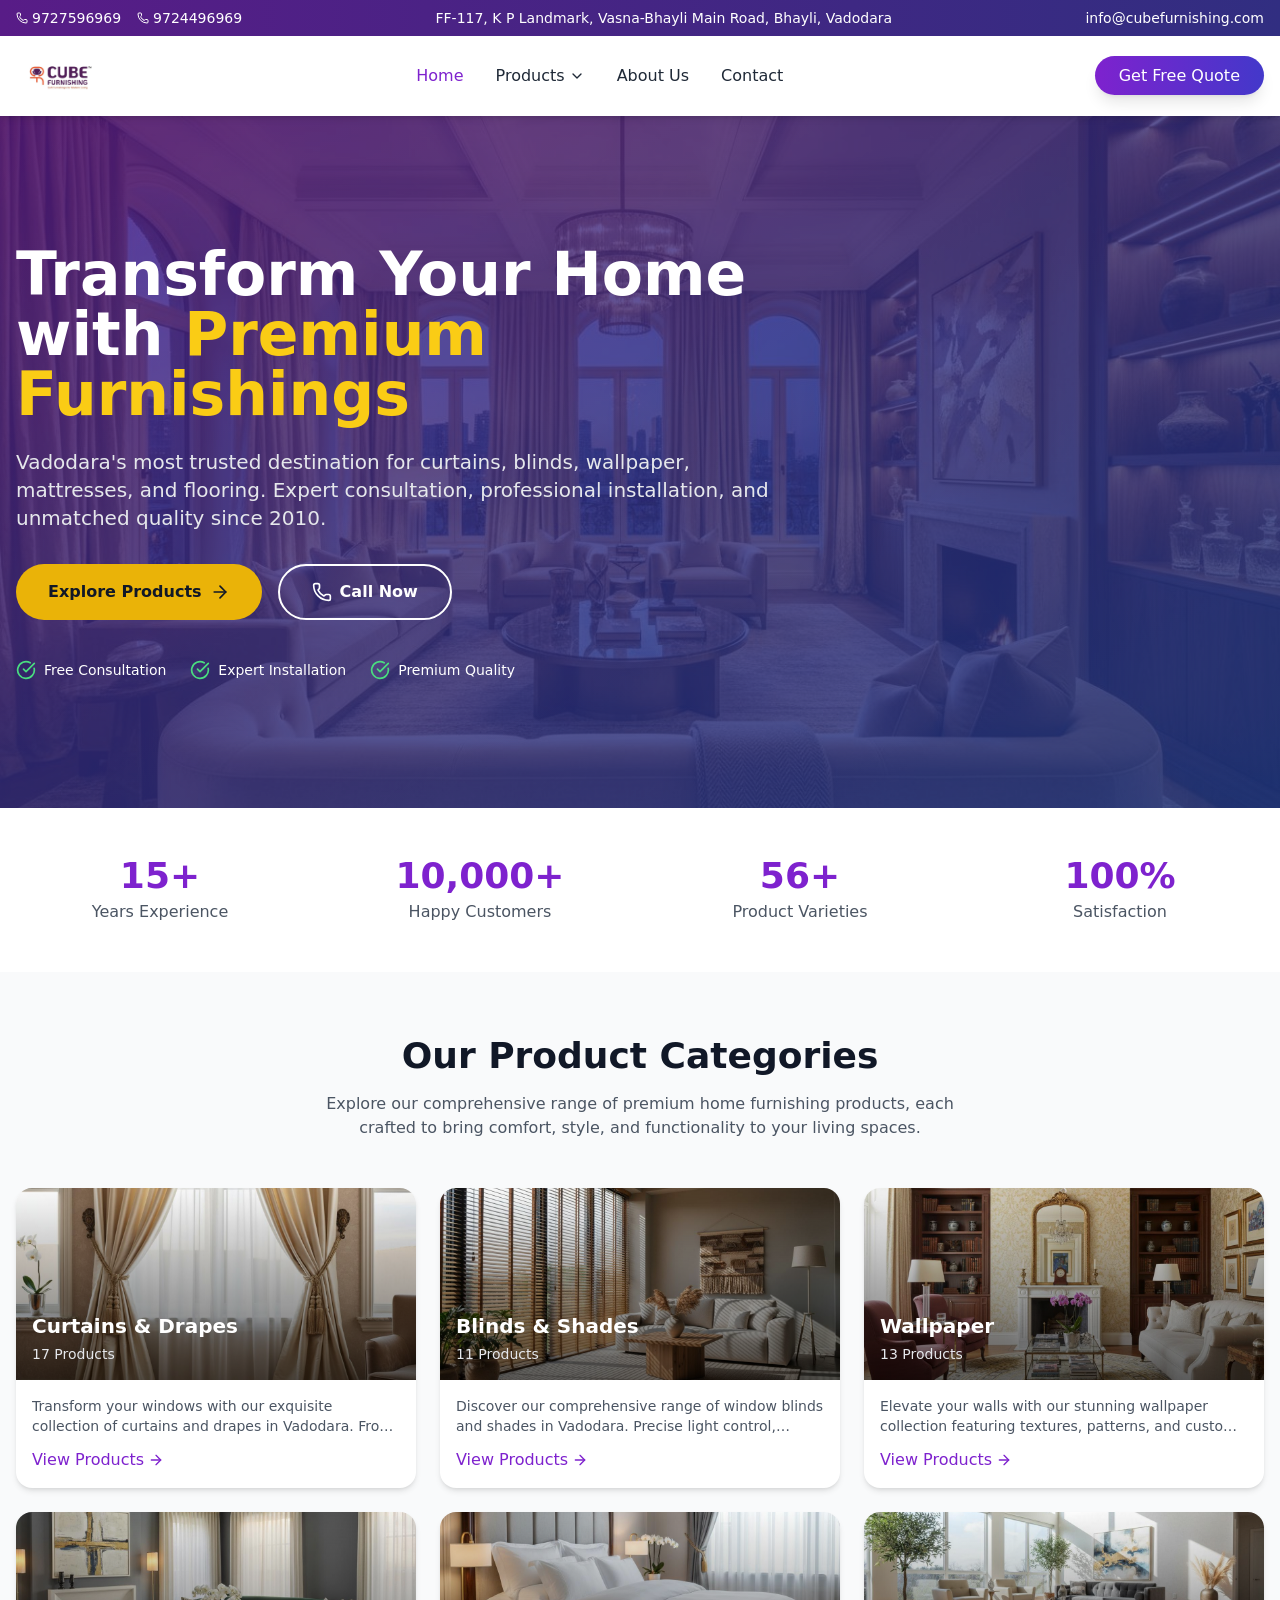
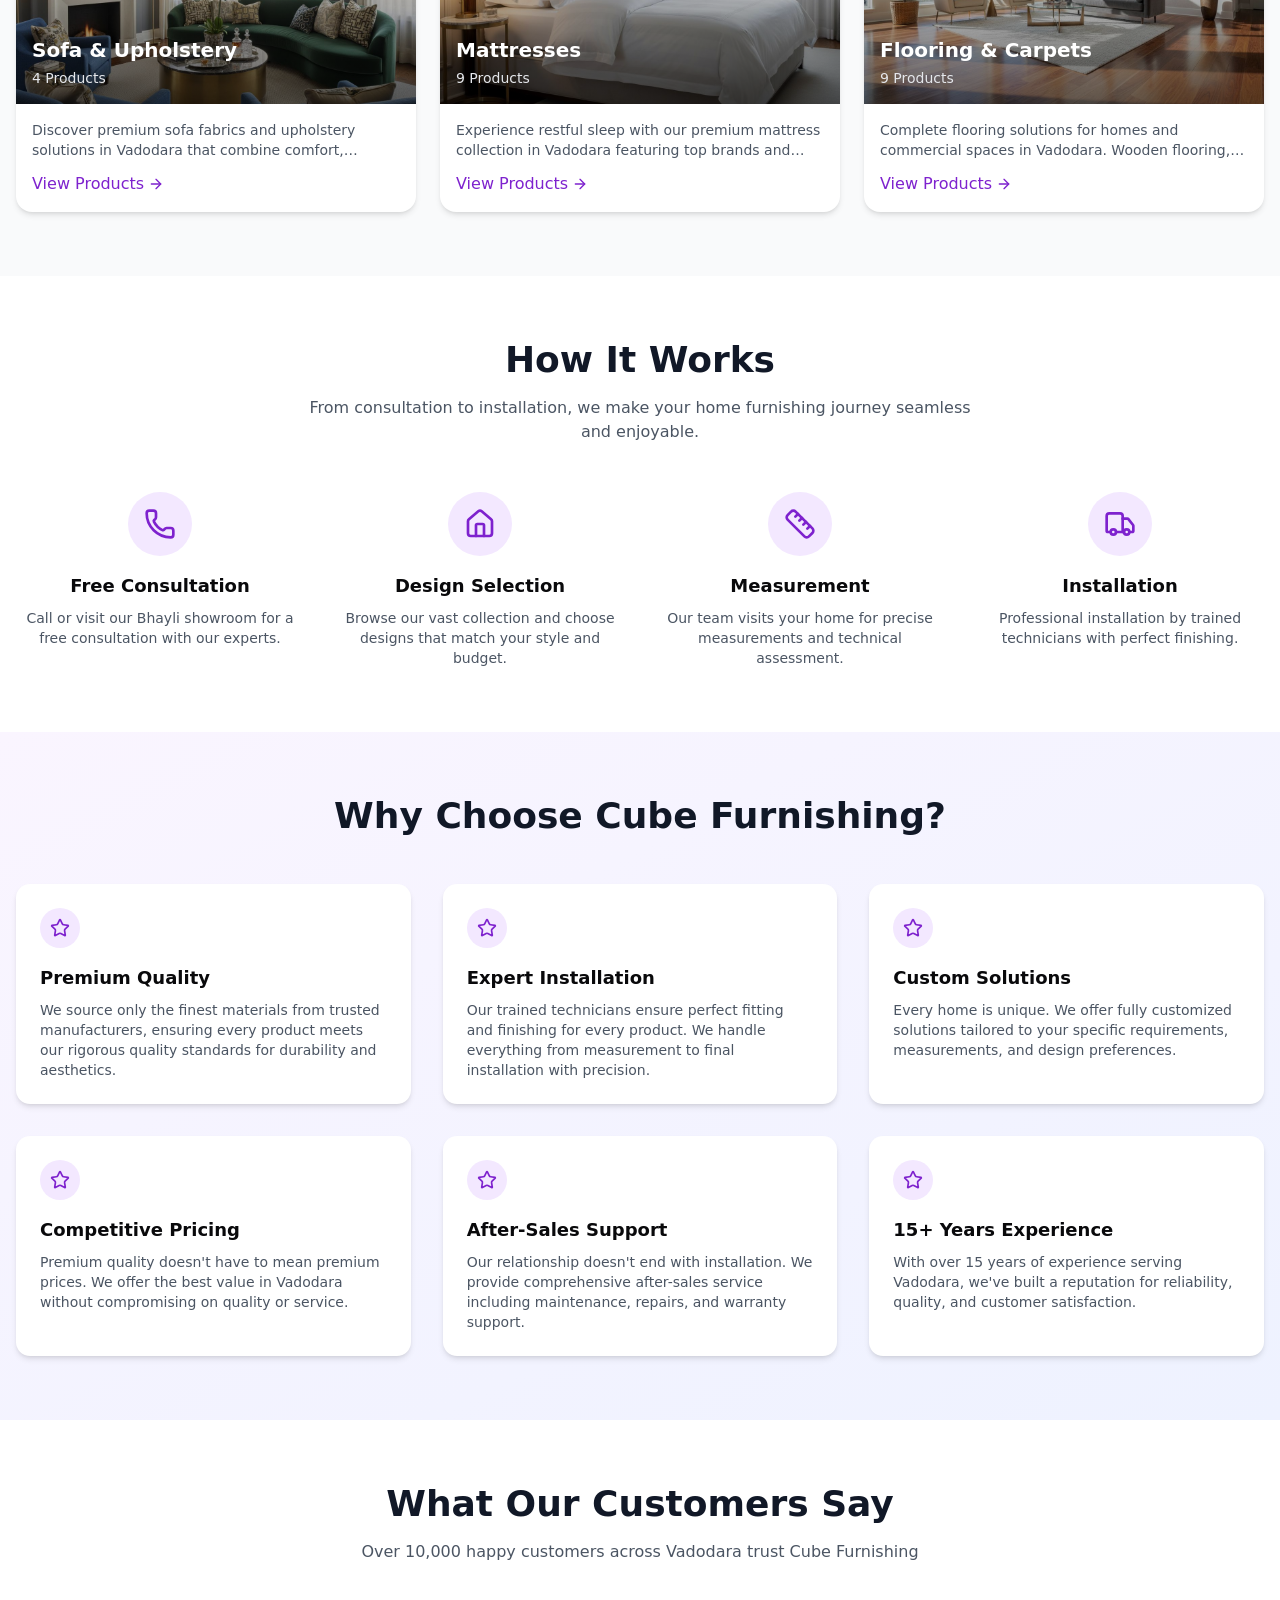
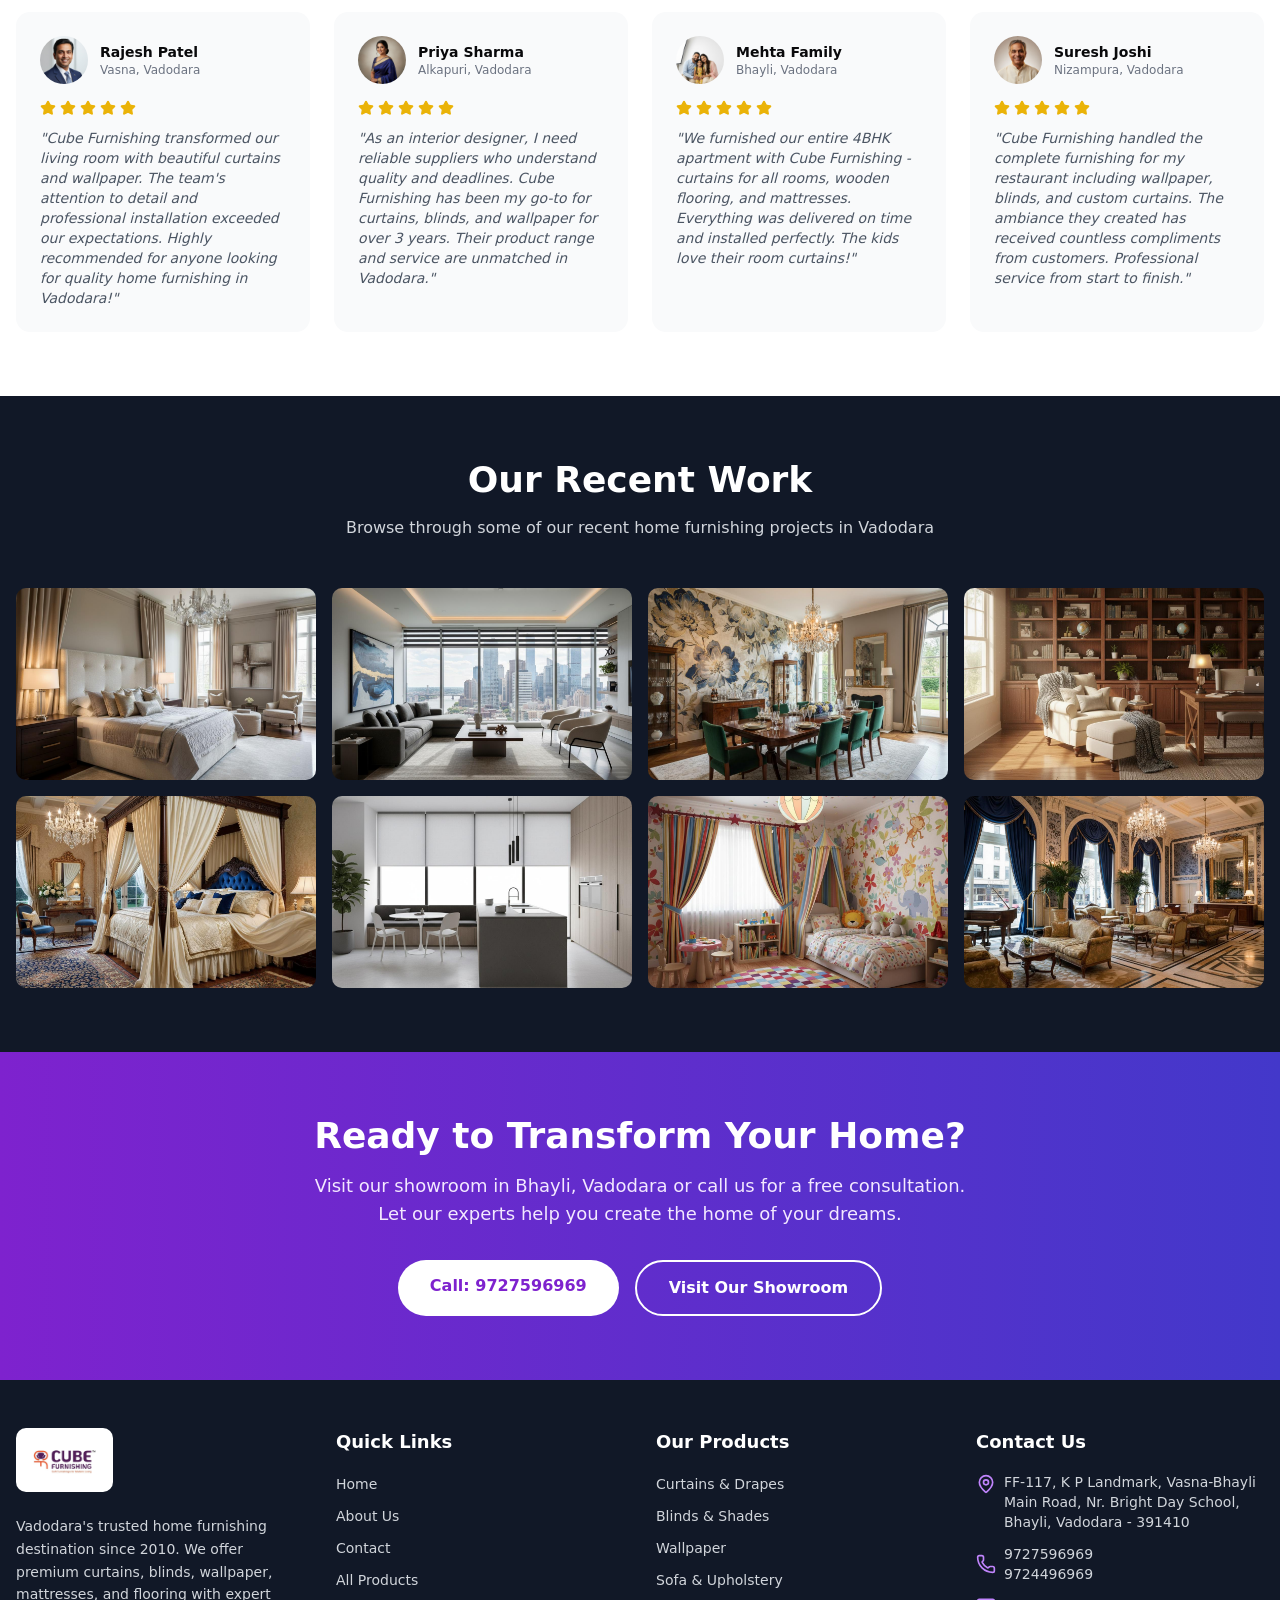
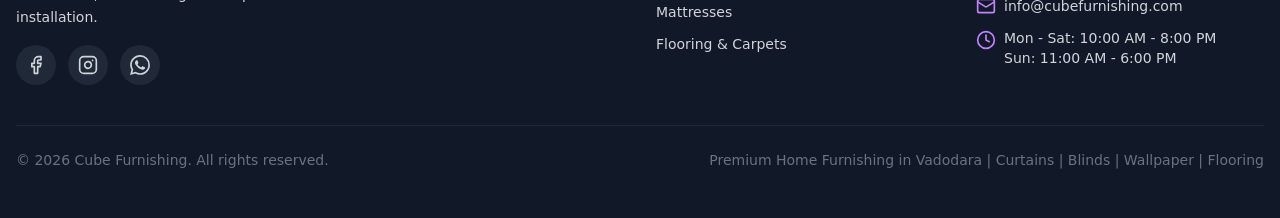
==== commit 6878cba2: "feat: Major update - new products, SEO content, images, business info" ====
--- a/index.html
+++ b/index.html
@@ -5,7 +5,7 @@
     <meta name="viewport" content="width=device-width, initial-scale=1.0" />
     <title>Cube Furnishing | Premium Home Furnishing Solutions in Vadodara</title>
     <meta name="description" content="Vadodara's leading home furnishing store offering curtains, blinds, wallpaper, sofas, mattresses, flooring, and more. Quality products with expert installation since 2010." />
-    <meta name="keywords" content="home furnishing Vadodara, curtains Vadodara, blinds Vadodara, wallpaper Vadodara, mattresses Vadodara, sofa upholstery, flooring, interior design Gujarat" />
+    <meta name="keywords" content="home furnishing Vadodara, curtains Vadodara, blinds Vadodara, wallpaper Vadodara, mattresses Vadodara, sofa upholstery, flooring, interior design Gujarat, Vasna Bhayli furnishing" />
     <meta name="author" content="Cube Furnishing" />
     <meta name="robots" content="index, follow" />
     <link rel="canonical" href="https://www.cubefurnishing.com" />
@@ -31,14 +31,14 @@
       "name": "Cube Furnishing",
       "image": "https://www.cubefurnishing.com/images/hero-home.jpg",
       "url": "https://www.cubefurnishing.com",
-      "telephone": "+919998884747",
-      "email": "cubefurnishing@gmail.com",
+      "telephone": "+919727596969",
+      "email": "info@cubefurnishing.com",
       "address": {
         "@type": "PostalAddress",
-        "streetAddress": "Near Nizampura",
+        "streetAddress": "FF-117, K P Landmark, Vasna-Bhayli Main Road, Nr. Bright Day School, Bhayli",
         "addressLocality": "Vadodara",
         "addressRegion": "Gujarat",
-        "postalCode": "390002",
+        "postalCode": "391410",
         "addressCountry": "IN"
       },
       "geo": {
@@ -52,6 +52,12 @@
           "dayOfWeek": ["Monday", "Tuesday", "Wednesday", "Thursday", "Friday", "Saturday"],
           "opens": "10:00",
           "closes": "20:00"
+        },
+        {
+          "@type": "OpeningHoursSpecification",
+          "dayOfWeek": "Sunday",
+          "opens": "11:00",
+          "closes": "18:00"
         }
       ],
       "priceRange": "$$$",
@@ -61,13 +67,8 @@
       }
     }
     </script>
-
-    <!-- Fonts -->
-    <link rel="preconnect" href="https://fonts.googleapis.com">
-    <link rel="preconnect" href="https://fonts.gstatic.com" crossorigin>
-    <link href="https://fonts.googleapis.com/css2?family=Inter:wght@300;400;500;600;700;800;900&display=swap" rel="stylesheet">
-    <script type="module" crossorigin src="./assets/index-4oaPVco7.js"></script>
-    <link rel="stylesheet" crossorigin href="./assets/index-CNHY2YYI.css">
+    <script type="module" crossorigin src="./assets/index-EnDmQJqj.js"></script>
+    <link rel="stylesheet" crossorigin href="./assets/index-B7c4jVKx.css">
   </head>
   <body>
     <div id="root"></div>
--- a/assets/index-B7c4jVKx.css
+++ b/assets/index-B7c4jVKx.css
@@ -0,0 +1 @@
+*,:before,:after{--tw-border-spacing-x: 0;--tw-border-spacing-y: 0;--tw-translate-x: 0;--tw-translate-y: 0;--tw-rotate: 0;--tw-skew-x: 0;--tw-skew-y: 0;--tw-scale-x: 1;--tw-scale-y: 1;--tw-pan-x: ;--tw-pan-y: ;--tw-pinch-zoom: ;--tw-scroll-snap-strictness: proximity;--tw-gradient-from-position: ;--tw-gradient-via-position: ;--tw-gradient-to-position: ;--tw-ordinal: ;--tw-slashed-zero: ;--tw-numeric-figure: ;--tw-numeric-spacing: ;--tw-numeric-fraction: ;--tw-ring-inset: ;--tw-ring-offset-width: 0px;--tw-ring-offset-color: #fff;--tw-ring-color: rgb(59 130 246 / .5);--tw-ring-offset-shadow: 0 0 #0000;--tw-ring-shadow: 0 0 #0000;--tw-shadow: 0 0 #0000;--tw-shadow-colored: 0 0 #0000;--tw-blur: ;--tw-brightness: ;--tw-contrast: ;--tw-grayscale: ;--tw-hue-rotate: ;--tw-invert: ;--tw-saturate: ;--tw-sepia: ;--tw-drop-shadow: ;--tw-backdrop-blur: ;--tw-backdrop-brightness: ;--tw-backdrop-contrast: ;--tw-backdrop-grayscale: ;--tw-backdrop-hue-rotate: ;--tw-backdrop-invert: ;--tw-backdrop-opacity: ;--tw-backdrop-saturate: ;--tw-backdrop-sepia: ;--tw-contain-size: ;--tw-contain-layout: ;--tw-contain-paint: ;--tw-contain-style: }::backdrop{--tw-border-spacing-x: 0;--tw-border-spacing-y: 0;--tw-translate-x: 0;--tw-translate-y: 0;--tw-rotate: 0;--tw-skew-x: 0;--tw-skew-y: 0;--tw-scale-x: 1;--tw-scale-y: 1;--tw-pan-x: ;--tw-pan-y: ;--tw-pinch-zoom: ;--tw-scroll-snap-strictness: proximity;--tw-gradient-from-position: ;--tw-gradient-via-position: ;--tw-gradient-to-position: ;--tw-ordinal: ;--tw-slashed-zero: ;--tw-numeric-figure: ;--tw-numeric-spacing: ;--tw-numeric-fraction: ;--tw-ring-inset: ;--tw-ring-offset-width: 0px;--tw-ring-offset-color: #fff;--tw-ring-color: rgb(59 130 246 / .5);--tw-ring-offset-shadow: 0 0 #0000;--tw-ring-shadow: 0 0 #0000;--tw-shadow: 0 0 #0000;--tw-shadow-colored: 0 0 #0000;--tw-blur: ;--tw-brightness: ;--tw-contrast: ;--tw-grayscale: ;--tw-hue-rotate: ;--tw-invert: ;--tw-saturate: ;--tw-sepia: ;--tw-drop-shadow: ;--tw-backdrop-blur: ;--tw-backdrop-brightness: ;--tw-backdrop-contrast: ;--tw-backdrop-grayscale: ;--tw-backdrop-hue-rotate: ;--tw-backdrop-invert: ;--tw-backdrop-opacity: ;--tw-backdrop-saturate: ;--tw-backdrop-sepia: ;--tw-contain-size: ;--tw-contain-layout: ;--tw-contain-paint: ;--tw-contain-style: }*,:before,:after{box-sizing:border-box;border-width:0;border-style:solid;border-color:#e5e7eb}:before,:after{--tw-content: ""}html,:host{line-height:1.5;-webkit-text-size-adjust:100%;-moz-tab-size:4;-o-tab-size:4;tab-size:4;font-family:ui-sans-serif,system-ui,sans-serif,"Apple Color Emoji","Segoe UI Emoji",Segoe UI Symbol,"Noto Color Emoji";font-feature-settings:normal;font-variation-settings:normal;-webkit-tap-highlight-color:transparent}body{margin:0;line-height:inherit}hr{height:0;color:inherit;border-top-width:1px}abbr:where([title]){-webkit-text-decoration:underline dotted;text-decoration:underline dotted}h1,h2,h3,h4,h5,h6{font-size:inherit;font-weight:inherit}a{color:inherit;text-decoration:inherit}b,strong{font-weight:bolder}code,kbd,samp,pre{font-family:ui-monospace,SFMono-Regular,Menlo,Monaco,Consolas,Liberation Mono,Courier New,monospace;font-feature-settings:normal;font-variation-settings:normal;font-size:1em}small{font-size:80%}sub,sup{font-size:75%;line-height:0;position:relative;vertical-align:baseline}sub{bottom:-.25em}sup{top:-.5em}table{text-indent:0;border-color:inherit;border-collapse:collapse}button,input,optgroup,select,textarea{font-family:inherit;font-feature-settings:inherit;font-variation-settings:inherit;font-size:100%;font-weight:inherit;line-height:inherit;letter-spacing:inherit;color:inherit;margin:0;padding:0}button,select{text-transform:none}button,input:where([type=button]),input:where([type=reset]),input:where([type=submit]){-webkit-appearance:button;background-color:transparent;background-image:none}:-moz-focusring{outline:auto}:-moz-ui-invalid{box-shadow:none}progress{vertical-align:baseline}::-webkit-inner-spin-button,::-webkit-outer-spin-button{height:auto}[type=search]{-webkit-appearance:textfield;outline-offset:-2px}::-webkit-search-decoration{-webkit-appearance:none}::-webkit-file-upload-button{-webkit-appearance:button;font:inherit}summary{display:list-item}blockquote,dl,dd,h1,h2,h3,h4,h5,h6,hr,figure,p,pre{margin:0}fieldset{margin:0;padding:0}legend{padding:0}ol,ul,menu{list-style:none;margin:0;padding:0}dialog{padding:0}textarea{resize:vertical}input::-moz-placeholder,textarea::-moz-placeholder{opacity:1;color:#9ca3af}input::placeholder,textarea::placeholder{opacity:1;color:#9ca3af}button,[role=button]{cursor:pointer}:disabled{cursor:default}img,svg,video,canvas,audio,iframe,embed,object{display:block;vertical-align:middle}img,video{max-width:100%;height:auto}[hidden]:where(:not([hidden=until-found])){display:none}:root{--background: 0 0% 100%;--foreground: 240 10% 3.9%;--card: 0 0% 100%;--card-foreground: 240 10% 3.9%;--popover: 0 0% 100%;--popover-foreground: 240 10% 3.9%;--primary: 240 5.9% 10%;--primary-foreground: 0 0% 98%;--secondary: 240 4.8% 95.9%;--secondary-foreground: 240 5.9% 10%;--muted: 240 4.8% 95.9%;--muted-foreground: 240 3.8% 46.1%;--accent: 240 4.8% 95.9%;--accent-foreground: 240 5.9% 10%;--destructive: 0 84.2% 60.2%;--destructive-foreground: 0 0% 98%;--border: 240 5.9% 90%;--input: 240 5.9% 90%;--ring: 240 5.9% 10%;--radius: .625rem;--sidebar-background: 0 0% 98%;--sidebar-foreground: 240 5.3% 26.1%;--sidebar-primary: 240 5.9% 10%;--sidebar-primary-foreground: 0 0% 98%;--sidebar-accent: 240 4.8% 95.9%;--sidebar-accent-foreground: 240 5.9% 10%;--sidebar-border: 220 13% 91%;--sidebar-ring: 217.2 91.2% 59.8%}.dark{--background: 240 10% 3.9%;--foreground: 0 0% 98%;--card: 240 10% 3.9%;--card-foreground: 0 0% 98%;--popover: 240 10% 3.9%;--popover-foreground: 0 0% 98%;--primary: 0 0% 98%;--primary-foreground: 240 5.9% 10%;--secondary: 240 3.7% 15.9%;--secondary-foreground: 0 0% 98%;--muted: 240 3.7% 15.9%;--muted-foreground: 240 5% 64.9%;--accent: 240 3.7% 15.9%;--accent-foreground: 0 0% 98%;--destructive: 0 62.8% 30.6%;--destructive-foreground: 0 0% 98%;--border: 240 3.7% 15.9%;--input: 240 3.7% 15.9%;--ring: 240 4.9% 83.9%;--sidebar-background: 240 5.9% 10%;--sidebar-foreground: 240 4.8% 95.9%;--sidebar-primary: 224.3 76.3% 48%;--sidebar-primary-foreground: 0 0% 100%;--sidebar-accent: 240 3.7% 15.9%;--sidebar-accent-foreground: 240 4.8% 95.9%;--sidebar-border: 240 3.7% 15.9%;--sidebar-ring: 217.2 91.2% 59.8%}*{border-color:hsl(var(--border))}body{background-color:hsl(var(--background));color:hsl(var(--foreground))}.container{width:100%}@media(min-width:640px){.container{max-width:640px}}@media(min-width:768px){.container{max-width:768px}}@media(min-width:1024px){.container{max-width:1024px}}@media(min-width:1280px){.container{max-width:1280px}}@media(min-width:1536px){.container{max-width:1536px}}.sr-only{position:absolute;width:1px;height:1px;padding:0;margin:-1px;overflow:hidden;clip:rect(0,0,0,0);white-space:nowrap;border-width:0}.pointer-events-none{pointer-events:none}.visible{visibility:visible}.invisible{visibility:hidden}.fixed{position:fixed}.absolute{position:absolute}.relative{position:relative}.sticky{position:sticky}.inset-0{inset:0}.inset-x-0{left:0;right:0}.inset-y-0{top:0;bottom:0}.-bottom-12{bottom:-3rem}.-left-12{left:-3rem}.-right-12{right:-3rem}.-top-12{top:-3rem}.bottom-0{bottom:0}.bottom-4{bottom:1rem}.left-0{left:0}.left-1\/2{left:50%}.left-2{left:.5rem}.left-4{left:1rem}.left-\[50\%\]{left:50%}.right-0{right:0}.right-1{right:.25rem}.right-2{right:.5rem}.right-3{right:.75rem}.right-4{right:1rem}.top-0{top:0}.top-1\.5{top:.375rem}.top-1\/2{top:50%}.top-3\.5{top:.875rem}.top-4{top:1rem}.top-\[1px\]{top:1px}.top-\[50\%\]{top:50%}.top-\[60\%\]{top:60%}.top-full{top:100%}.isolate{isolation:isolate}.z-10{z-index:10}.z-20{z-index:20}.z-50{z-index:50}.z-\[1\]{z-index:1}.order-first{order:-9999}.order-last{order:9999}.col-start-2{grid-column-start:2}.row-span-2{grid-row:span 2 / span 2}.row-start-1{grid-row-start:1}.\!m-0{margin:0!important}.-mx-1{margin-left:-.25rem;margin-right:-.25rem}.-my-2{margin-top:-.5rem;margin-bottom:-.5rem}.mx-2{margin-left:.5rem;margin-right:.5rem}.mx-3\.5{margin-left:.875rem;margin-right:.875rem}.mx-auto{margin-left:auto;margin-right:auto}.my-0{margin-top:0;margin-bottom:0}.my-0\.5{margin-top:.125rem;margin-bottom:.125rem}.my-1{margin-top:.25rem;margin-bottom:.25rem}.-ml-4{margin-left:-1rem}.-mt-4{margin-top:-1rem}.mb-12{margin-bottom:3rem}.mb-16{margin-bottom:4rem}.mb-2{margin-bottom:.5rem}.mb-3{margin-bottom:.75rem}.mb-4{margin-bottom:1rem}.mb-6{margin-bottom:1.5rem}.mb-8{margin-bottom:2rem}.ml-1{margin-left:.25rem}.ml-4{margin-left:1rem}.ml-auto{margin-left:auto}.mt-0\.5{margin-top:.125rem}.mt-1{margin-top:.25rem}.mt-1\.5{margin-top:.375rem}.mt-10{margin-top:2.5rem}.mt-12{margin-top:3rem}.mt-2{margin-top:.5rem}.mt-3{margin-top:.75rem}.mt-4{margin-top:1rem}.mt-8{margin-top:2rem}.mt-auto{margin-top:auto}.line-clamp-1{overflow:hidden;display:-webkit-box;-webkit-box-orient:vertical;-webkit-line-clamp:1}.line-clamp-2{overflow:hidden;display:-webkit-box;-webkit-box-orient:vertical;-webkit-line-clamp:2}.block{display:block}.inline-block{display:inline-block}.flex{display:flex}.inline-flex{display:inline-flex}.table{display:table}.table-caption{display:table-caption}.table-cell{display:table-cell}.table-row{display:table-row}.grid{display:grid}.hidden{display:none}.aspect-square{aspect-ratio:1 / 1}.aspect-video{aspect-ratio:16 / 9}.size-10{width:2.5rem;height:2.5rem}.size-2{width:.5rem;height:.5rem}.size-2\.5{width:.625rem;height:.625rem}.size-3{width:.75rem;height:.75rem}.size-3\.5{width:.875rem;height:.875rem}.size-4{width:1rem;height:1rem}.size-6{width:1.5rem;height:1.5rem}.size-7{width:1.75rem;height:1.75rem}.size-8{width:2rem;height:2rem}.size-9{width:2.25rem;height:2.25rem}.size-auto{width:auto;height:auto}.size-full{width:100%;height:100%}.h-1\.5{height:.375rem}.h-10{height:2.5rem}.h-12{height:3rem}.h-14{height:3.5rem}.h-16{height:4rem}.h-2{height:.5rem}.h-2\.5{height:.625rem}.h-20{height:5rem}.h-3{height:.75rem}.h-4{height:1rem}.h-40{height:10rem}.h-48{height:12rem}.h-5{height:1.25rem}.h-6{height:1.5rem}.h-7{height:1.75rem}.h-8{height:2rem}.h-80{height:20rem}.h-9{height:2.25rem}.h-96{height:24rem}.h-\[1\.15rem\]{height:1.15rem}.h-\[400px\]{height:400px}.h-\[calc\(100\%-1px\)\]{height:calc(100% - 1px)}.h-\[var\(--radix-navigation-menu-viewport-height\)\]{height:var(--radix-navigation-menu-viewport-height)}.h-\[var\(--radix-select-trigger-height\)\]{height:var(--radix-select-trigger-height)}.h-auto{height:auto}.h-full{height:100%}.h-px{height:1px}.h-svh{height:100svh}.max-h-\[300px\]{max-height:300px}.min-h-0{min-height:0px}.min-h-16{min-height:4rem}.min-h-4{min-height:1rem}.min-h-\[60vh\]{min-height:60vh}.min-h-screen{min-height:100vh}.min-h-svh{min-height:100svh}.w-0{width:0px}.w-1{width:.25rem}.w-10{width:2.5rem}.w-12{width:3rem}.w-14{width:3.5rem}.w-16{width:4rem}.w-2{width:.5rem}.w-2\.5{width:.625rem}.w-20{width:5rem}.w-3{width:.75rem}.w-3\/4{width:75%}.w-4{width:1rem}.w-5{width:1.25rem}.w-56{width:14rem}.w-6{width:1.5rem}.w-64{width:16rem}.w-7{width:1.75rem}.w-72{width:18rem}.w-8{width:2rem}.w-9{width:2.25rem}.w-\[100px\]{width:100px}.w-auto{width:auto}.w-fit{width:-moz-fit-content;width:fit-content}.w-full{width:100%}.w-max{width:-moz-max-content;width:max-content}.w-px{width:1px}.min-w-0{min-width:0px}.min-w-10{min-width:2.5rem}.min-w-5{min-width:1.25rem}.min-w-8{min-width:2rem}.min-w-9{min-width:2.25rem}.min-w-\[12rem\]{min-width:12rem}.min-w-\[8rem\]{min-width:8rem}.min-w-\[var\(--radix-select-trigger-width\)\]{min-width:var(--radix-select-trigger-width)}.max-w-2xl{max-width:42rem}.max-w-3xl{max-width:48rem}.max-w-\[calc\(100\%-2rem\)\]{max-width:calc(100% - 2rem)}.max-w-max{max-width:-moz-max-content;max-width:max-content}.max-w-md{max-width:28rem}.max-w-none{max-width:none}.max-w-sm{max-width:24rem}.flex-1{flex:1 1 0%}.shrink-0{flex-shrink:0}.grow{flex-grow:1}.grow-0{flex-grow:0}.basis-full{flex-basis:100%}.caption-bottom{caption-side:bottom}.border-collapse{border-collapse:collapse}.-translate-x-1\/2{--tw-translate-x: -50%;transform:translate(var(--tw-translate-x),var(--tw-translate-y)) rotate(var(--tw-rotate)) skew(var(--tw-skew-x)) skewY(var(--tw-skew-y)) scaleX(var(--tw-scale-x)) scaleY(var(--tw-scale-y))}.-translate-x-px{--tw-translate-x: -1px;transform:translate(var(--tw-translate-x),var(--tw-translate-y)) rotate(var(--tw-rotate)) skew(var(--tw-skew-x)) skewY(var(--tw-skew-y)) scaleX(var(--tw-scale-x)) scaleY(var(--tw-scale-y))}.-translate-y-1\/2{--tw-translate-y: -50%;transform:translate(var(--tw-translate-x),var(--tw-translate-y)) rotate(var(--tw-rotate)) skew(var(--tw-skew-x)) skewY(var(--tw-skew-y)) scaleX(var(--tw-scale-x)) scaleY(var(--tw-scale-y))}.translate-x-\[-50\%\]{--tw-translate-x: -50%;transform:translate(var(--tw-translate-x),var(--tw-translate-y)) rotate(var(--tw-rotate)) skew(var(--tw-skew-x)) skewY(var(--tw-skew-y)) scaleX(var(--tw-scale-x)) scaleY(var(--tw-scale-y))}.translate-x-px{--tw-translate-x: 1px;transform:translate(var(--tw-translate-x),var(--tw-translate-y)) rotate(var(--tw-rotate)) skew(var(--tw-skew-x)) skewY(var(--tw-skew-y)) scaleX(var(--tw-scale-x)) scaleY(var(--tw-scale-y))}.translate-y-0\.5{--tw-translate-y: .125rem;transform:translate(var(--tw-translate-x),var(--tw-translate-y)) rotate(var(--tw-rotate)) skew(var(--tw-skew-x)) skewY(var(--tw-skew-y)) scaleX(var(--tw-scale-x)) scaleY(var(--tw-scale-y))}.translate-y-\[-50\%\]{--tw-translate-y: -50%;transform:translate(var(--tw-translate-x),var(--tw-translate-y)) rotate(var(--tw-rotate)) skew(var(--tw-skew-x)) skewY(var(--tw-skew-y)) scaleX(var(--tw-scale-x)) scaleY(var(--tw-scale-y))}.translate-y-\[calc\(-50\%_-_2px\)\]{--tw-translate-y: calc(-50% - 2px) ;transform:translate(var(--tw-translate-x),var(--tw-translate-y)) rotate(var(--tw-rotate)) skew(var(--tw-skew-x)) skewY(var(--tw-skew-y)) scaleX(var(--tw-scale-x)) scaleY(var(--tw-scale-y))}.rotate-180{--tw-rotate: 180deg;transform:translate(var(--tw-translate-x),var(--tw-translate-y)) rotate(var(--tw-rotate)) skew(var(--tw-skew-x)) skewY(var(--tw-skew-y)) scaleX(var(--tw-scale-x)) scaleY(var(--tw-scale-y))}.rotate-45{--tw-rotate: 45deg;transform:translate(var(--tw-translate-x),var(--tw-translate-y)) rotate(var(--tw-rotate)) skew(var(--tw-skew-x)) skewY(var(--tw-skew-y)) scaleX(var(--tw-scale-x)) scaleY(var(--tw-scale-y))}.rotate-90{--tw-rotate: 90deg;transform:translate(var(--tw-translate-x),var(--tw-translate-y)) rotate(var(--tw-rotate)) skew(var(--tw-skew-x)) skewY(var(--tw-skew-y)) scaleX(var(--tw-scale-x)) scaleY(var(--tw-scale-y))}.transform{transform:translate(var(--tw-translate-x),var(--tw-translate-y)) rotate(var(--tw-rotate)) skew(var(--tw-skew-x)) skewY(var(--tw-skew-y)) scaleX(var(--tw-scale-x)) scaleY(var(--tw-scale-y))}@keyframes caret-blink{0%,70%,to{opacity:1}20%,50%{opacity:0}}.animate-caret-blink{animation:caret-blink 1.25s ease-out infinite}@keyframes pulse{50%{opacity:.5}}.animate-pulse{animation:pulse 2s cubic-bezier(.4,0,.6,1) infinite}@keyframes spin{to{transform:rotate(360deg)}}.animate-spin{animation:spin 1s linear infinite}.cursor-default{cursor:default}.cursor-text{cursor:text}.touch-none{touch-action:none}.select-none{-webkit-user-select:none;-moz-user-select:none;user-select:none}.resize-none{resize:none}.scroll-my-1{scroll-margin-top:.25rem;scroll-margin-bottom:.25rem}.scroll-py-1{scroll-padding-top:.25rem;scroll-padding-bottom:.25rem}.list-disc{list-style-type:disc}.list-none{list-style-type:none}.auto-rows-min{grid-auto-rows:min-content}.grid-cols-1{grid-template-columns:repeat(1,minmax(0,1fr))}.grid-cols-2{grid-template-columns:repeat(2,minmax(0,1fr))}.grid-cols-\[0_1fr\]{grid-template-columns:0 1fr}.grid-rows-\[auto_auto\]{grid-template-rows:auto auto}.flex-row{flex-direction:row}.flex-col{flex-direction:column}.flex-col-reverse{flex-direction:column-reverse}.flex-wrap{flex-wrap:wrap}.place-content-center{place-content:center}.items-start{align-items:flex-start}.items-end{align-items:flex-end}.items-center{align-items:center}.items-stretch{align-items:stretch}.justify-start{justify-content:flex-start}.justify-center{justify-content:center}.justify-between{justify-content:space-between}.justify-items-start{justify-items:start}.gap-0\.5{gap:.125rem}.gap-1{gap:.25rem}.gap-1\.5{gap:.375rem}.gap-12{gap:3rem}.gap-2{gap:.5rem}.gap-2\.5{gap:.625rem}.gap-3{gap:.75rem}.gap-4{gap:1rem}.gap-6{gap:1.5rem}.gap-7{gap:1.75rem}.gap-8{gap:2rem}.gap-\[--spacing\(var\(--gap\)\)\]{gap:var(--spacing(var(--gap)))}.gap-y-0\.5{row-gap:.125rem}.space-y-1>:not([hidden])~:not([hidden]){--tw-space-y-reverse: 0;margin-top:calc(.25rem * calc(1 - var(--tw-space-y-reverse)));margin-bottom:calc(.25rem * var(--tw-space-y-reverse))}.space-y-2>:not([hidden])~:not([hidden]){--tw-space-y-reverse: 0;margin-top:calc(.5rem * calc(1 - var(--tw-space-y-reverse)));margin-bottom:calc(.5rem * var(--tw-space-y-reverse))}.space-y-3>:not([hidden])~:not([hidden]){--tw-space-y-reverse: 0;margin-top:calc(.75rem * calc(1 - var(--tw-space-y-reverse)));margin-bottom:calc(.75rem * var(--tw-space-y-reverse))}.space-y-4>:not([hidden])~:not([hidden]){--tw-space-y-reverse: 0;margin-top:calc(1rem * calc(1 - var(--tw-space-y-reverse)));margin-bottom:calc(1rem * var(--tw-space-y-reverse))}.space-y-8>:not([hidden])~:not([hidden]){--tw-space-y-reverse: 0;margin-top:calc(2rem * calc(1 - var(--tw-space-y-reverse)));margin-bottom:calc(2rem * var(--tw-space-y-reverse))}.self-start{align-self:flex-start}.self-stretch{align-self:stretch}.justify-self-end{justify-self:end}.overflow-auto{overflow:auto}.overflow-hidden{overflow:hidden}.overflow-x-auto{overflow-x:auto}.overflow-y-auto{overflow-y:auto}.overflow-x-hidden{overflow-x:hidden}.whitespace-nowrap{white-space:nowrap}.whitespace-pre-line{white-space:pre-line}.text-balance{text-wrap:balance}.break-words{overflow-wrap:break-word}.break-all{word-break:break-all}.rounded-2xl{border-radius:1rem}.rounded-\[2px\]{border-radius:2px}.rounded-\[4px\]{border-radius:4px}.rounded-\[calc\(var\(--radius\)-5px\)\]{border-radius:calc(var(--radius) - 5px)}.rounded-\[inherit\]{border-radius:inherit}.rounded-full{border-radius:9999px}.rounded-lg{border-radius:var(--radius)}.rounded-md{border-radius:calc(var(--radius) - 2px)}.rounded-none{border-radius:0}.rounded-sm{border-radius:calc(var(--radius) - 4px)}.rounded-xl{border-radius:calc(var(--radius) + 4px)}.rounded-xs{border-radius:calc(var(--radius) - 6px)}.rounded-l-md{border-top-left-radius:calc(var(--radius) - 2px);border-bottom-left-radius:calc(var(--radius) - 2px)}.rounded-r-md{border-top-right-radius:calc(var(--radius) - 2px);border-bottom-right-radius:calc(var(--radius) - 2px)}.rounded-tl-sm{border-top-left-radius:calc(var(--radius) - 4px)}.border{border-width:1px}.border-0{border-width:0px}.border-2{border-width:2px}.border-\[1\.5px\]{border-width:1.5px}.border-y{border-top-width:1px;border-bottom-width:1px}.border-b{border-bottom-width:1px}.border-l{border-left-width:1px}.border-r{border-right-width:1px}.border-t{border-top-width:1px}.border-dashed{border-style:dashed}.border-border{border-color:hsl(var(--border))}.border-border\/50{border-color:hsl(var(--border) / .5)}.border-gray-100{--tw-border-opacity: 1;border-color:rgb(243 244 246 / var(--tw-border-opacity, 1))}.border-gray-800{--tw-border-opacity: 1;border-color:rgb(31 41 55 / var(--tw-border-opacity, 1))}.border-input{border-color:hsl(var(--input))}.border-primary{border-color:hsl(var(--primary))}.border-purple-700{--tw-border-opacity: 1;border-color:rgb(126 34 206 / var(--tw-border-opacity, 1))}.border-sidebar-border{border-color:hsl(var(--sidebar-border))}.border-transparent{border-color:transparent}.border-white{--tw-border-opacity: 1;border-color:rgb(255 255 255 / var(--tw-border-opacity, 1))}.border-l-transparent{border-left-color:transparent}.border-t-transparent{border-top-color:transparent}.bg-accent{background-color:hsl(var(--accent))}.bg-background{background-color:hsl(var(--background))}.bg-black\/50{background-color:#00000080}.bg-border{background-color:hsl(var(--border))}.bg-card{background-color:hsl(var(--card))}.bg-destructive{--tw-bg-opacity: 1;background-color:hsl(var(--destructive) / var(--tw-bg-opacity, 1))}.bg-foreground{background-color:hsl(var(--foreground))}.bg-gray-50{--tw-bg-opacity: 1;background-color:rgb(249 250 251 / var(--tw-bg-opacity, 1))}.bg-gray-800{--tw-bg-opacity: 1;background-color:rgb(31 41 55 / var(--tw-bg-opacity, 1))}.bg-gray-900{--tw-bg-opacity: 1;background-color:rgb(17 24 39 / var(--tw-bg-opacity, 1))}.bg-green-600{--tw-bg-opacity: 1;background-color:rgb(22 163 74 / var(--tw-bg-opacity, 1))}.bg-input{background-color:hsl(var(--input))}.bg-muted{background-color:hsl(var(--muted))}.bg-muted\/50{background-color:hsl(var(--muted) / .5)}.bg-popover{background-color:hsl(var(--popover))}.bg-primary{background-color:hsl(var(--primary))}.bg-primary\/20{background-color:hsl(var(--primary) / .2)}.bg-purple-100{--tw-bg-opacity: 1;background-color:rgb(243 232 255 / var(--tw-bg-opacity, 1))}.bg-purple-50{--tw-bg-opacity: 1;background-color:rgb(250 245 255 / var(--tw-bg-opacity, 1))}.bg-purple-700{--tw-bg-opacity: 1;background-color:rgb(126 34 206 / var(--tw-bg-opacity, 1))}.bg-secondary{background-color:hsl(var(--secondary))}.bg-sidebar{background-color:hsl(var(--sidebar-background))}.bg-sidebar-border{background-color:hsl(var(--sidebar-border))}.bg-transparent{background-color:transparent}.bg-white{--tw-bg-opacity: 1;background-color:rgb(255 255 255 / var(--tw-bg-opacity, 1))}.bg-yellow-500{--tw-bg-opacity: 1;background-color:rgb(234 179 8 / var(--tw-bg-opacity, 1))}.bg-gradient-to-br{background-image:linear-gradient(to bottom right,var(--tw-gradient-stops))}.bg-gradient-to-r{background-image:linear-gradient(to right,var(--tw-gradient-stops))}.bg-gradient-to-t{background-image:linear-gradient(to top,var(--tw-gradient-stops))}.from-black\/60{--tw-gradient-from: rgb(0 0 0 / .6) var(--tw-gradient-from-position);--tw-gradient-to: rgb(0 0 0 / 0) var(--tw-gradient-to-position);--tw-gradient-stops: var(--tw-gradient-from), var(--tw-gradient-to)}.from-black\/70{--tw-gradient-from: rgb(0 0 0 / .7) var(--tw-gradient-from-position);--tw-gradient-to: rgb(0 0 0 / 0) var(--tw-gradient-to-position);--tw-gradient-stops: var(--tw-gradient-from), var(--tw-gradient-to)}.from-purple-50{--tw-gradient-from: #faf5ff var(--tw-gradient-from-position);--tw-gradient-to: rgb(250 245 255 / 0) var(--tw-gradient-to-position);--tw-gradient-stops: var(--tw-gradient-from), var(--tw-gradient-to)}.from-purple-700{--tw-gradient-from: #7e22ce var(--tw-gradient-from-position);--tw-gradient-to: rgb(126 34 206 / 0) var(--tw-gradient-to-position);--tw-gradient-stops: var(--tw-gradient-from), var(--tw-gradient-to)}.from-purple-900{--tw-gradient-from: #581c87 var(--tw-gradient-from-position);--tw-gradient-to: rgb(88 28 135 / 0) var(--tw-gradient-to-position);--tw-gradient-stops: var(--tw-gradient-from), var(--tw-gradient-to)}.via-black\/40{--tw-gradient-to: rgb(0 0 0 / 0) var(--tw-gradient-to-position);--tw-gradient-stops: var(--tw-gradient-from), rgb(0 0 0 / .4) var(--tw-gradient-via-position), var(--tw-gradient-to)}.via-indigo-900{--tw-gradient-to: rgb(49 46 129 / 0) var(--tw-gradient-to-position);--tw-gradient-stops: var(--tw-gradient-from), #312e81 var(--tw-gradient-via-position), var(--tw-gradient-to)}.to-blue-900{--tw-gradient-to: #1e3a8a var(--tw-gradient-to-position)}.to-indigo-50{--tw-gradient-to: #eef2ff var(--tw-gradient-to-position)}.to-indigo-700{--tw-gradient-to: #4338ca var(--tw-gradient-to-position)}.to-indigo-900{--tw-gradient-to: #312e81 var(--tw-gradient-to-position)}.to-transparent{--tw-gradient-to: transparent var(--tw-gradient-to-position)}.fill-current{fill:currentColor}.fill-foreground{fill:hsl(var(--foreground))}.fill-primary{fill:hsl(var(--primary))}.fill-yellow-500{fill:#eab308}.object-contain{-o-object-fit:contain;object-fit:contain}.object-cover{-o-object-fit:cover;object-fit:cover}.p-0{padding:0}.p-1{padding:.25rem}.p-2{padding:.5rem}.p-3{padding:.75rem}.p-4{padding:1rem}.p-5{padding:1.25rem}.p-6{padding:1.5rem}.p-8{padding:2rem}.p-\[3px\]{padding:3px}.p-px{padding:1px}.px-1{padding-left:.25rem;padding-right:.25rem}.px-1\.5{padding-left:.375rem;padding-right:.375rem}.px-2{padding-left:.5rem;padding-right:.5rem}.px-2\.5{padding-left:.625rem;padding-right:.625rem}.px-3{padding-left:.75rem;padding-right:.75rem}.px-4{padding-left:1rem;padding-right:1rem}.px-6{padding-left:1.5rem;padding-right:1.5rem}.px-8{padding-left:2rem;padding-right:2rem}.py-0\.5{padding-top:.125rem;padding-bottom:.125rem}.py-1{padding-top:.25rem;padding-bottom:.25rem}.py-1\.5{padding-top:.375rem;padding-bottom:.375rem}.py-12{padding-top:3rem;padding-bottom:3rem}.py-16{padding-top:4rem;padding-bottom:4rem}.py-2{padding-top:.5rem;padding-bottom:.5rem}.py-2\.5{padding-top:.625rem;padding-bottom:.625rem}.py-20{padding-top:5rem;padding-bottom:5rem}.py-24{padding-top:6rem;padding-bottom:6rem}.py-3{padding-top:.75rem;padding-bottom:.75rem}.py-3\.5{padding-top:.875rem;padding-bottom:.875rem}.py-4{padding-top:1rem;padding-bottom:1rem}.py-6{padding-top:1.5rem;padding-bottom:1.5rem}.pb-16{padding-bottom:4rem}.pb-3{padding-bottom:.75rem}.pb-4{padding-bottom:1rem}.pb-8{padding-bottom:2rem}.pl-2{padding-left:.5rem}.pl-3{padding-left:.75rem}.pl-4{padding-left:1rem}.pl-8{padding-left:2rem}.pr-1{padding-right:.25rem}.pr-2{padding-right:.5rem}.pr-2\.5{padding-right:.625rem}.pr-3{padding-right:.75rem}.pr-8{padding-right:2rem}.pt-0{padding-top:0}.pt-3{padding-top:.75rem}.pt-4{padding-top:1rem}.pt-6{padding-top:1.5rem}.text-left{text-align:left}.text-center{text-align:center}.align-middle{vertical-align:middle}.font-mono{font-family:ui-monospace,SFMono-Regular,Menlo,Monaco,Consolas,Liberation Mono,Courier New,monospace}.font-sans{font-family:ui-sans-serif,system-ui,sans-serif,"Apple Color Emoji","Segoe UI Emoji",Segoe UI Symbol,"Noto Color Emoji"}.text-2xl{font-size:1.5rem;line-height:2rem}.text-3xl{font-size:1.875rem;line-height:2.25rem}.text-4xl{font-size:2.25rem;line-height:2.5rem}.text-6xl{font-size:3.75rem;line-height:1}.text-\[0\.8rem\]{font-size:.8rem}.text-base{font-size:1rem;line-height:1.5rem}.text-lg{font-size:1.125rem;line-height:1.75rem}.text-sm{font-size:.875rem;line-height:1.25rem}.text-sm\/relaxed{font-size:.875rem;line-height:1.625}.text-xl{font-size:1.25rem;line-height:1.75rem}.text-xs{font-size:.75rem;line-height:1rem}.font-bold{font-weight:700}.font-medium{font-weight:500}.font-normal{font-weight:400}.font-semibold{font-weight:600}.italic{font-style:italic}.tabular-nums{--tw-numeric-spacing: tabular-nums;font-variant-numeric:var(--tw-ordinal) var(--tw-slashed-zero) var(--tw-numeric-figure) var(--tw-numeric-spacing) var(--tw-numeric-fraction)}.leading-none{line-height:1}.leading-normal{line-height:1.5}.leading-relaxed{line-height:1.625}.leading-snug{line-height:1.375}.leading-tight{line-height:1.25}.tracking-tight{letter-spacing:-.025em}.tracking-widest{letter-spacing:.1em}.text-accent-foreground{color:hsl(var(--accent-foreground))}.text-background{color:hsl(var(--background))}.text-card-foreground{color:hsl(var(--card-foreground))}.text-current{color:currentColor}.text-destructive{--tw-text-opacity: 1;color:hsl(var(--destructive) / var(--tw-text-opacity, 1))}.text-foreground{color:hsl(var(--foreground))}.text-gray-200{--tw-text-opacity: 1;color:rgb(229 231 235 / var(--tw-text-opacity, 1))}.text-gray-300{--tw-text-opacity: 1;color:rgb(209 213 219 / var(--tw-text-opacity, 1))}.text-gray-500{--tw-text-opacity: 1;color:rgb(107 114 128 / var(--tw-text-opacity, 1))}.text-gray-600{--tw-text-opacity: 1;color:rgb(75 85 99 / var(--tw-text-opacity, 1))}.text-gray-700{--tw-text-opacity: 1;color:rgb(55 65 81 / var(--tw-text-opacity, 1))}.text-gray-800{--tw-text-opacity: 1;color:rgb(31 41 55 / var(--tw-text-opacity, 1))}.text-gray-900{--tw-text-opacity: 1;color:rgb(17 24 39 / var(--tw-text-opacity, 1))}.text-green-400{--tw-text-opacity: 1;color:rgb(74 222 128 / var(--tw-text-opacity, 1))}.text-green-500{--tw-text-opacity: 1;color:rgb(34 197 94 / var(--tw-text-opacity, 1))}.text-muted-foreground{color:hsl(var(--muted-foreground))}.text-popover-foreground{color:hsl(var(--popover-foreground))}.text-primary{color:hsl(var(--primary))}.text-primary-foreground{color:hsl(var(--primary-foreground))}.text-purple-100{--tw-text-opacity: 1;color:rgb(243 232 255 / var(--tw-text-opacity, 1))}.text-purple-200{--tw-text-opacity: 1;color:rgb(233 213 255 / var(--tw-text-opacity, 1))}.text-purple-400{--tw-text-opacity: 1;color:rgb(192 132 252 / var(--tw-text-opacity, 1))}.text-purple-600{--tw-text-opacity: 1;color:rgb(147 51 234 / var(--tw-text-opacity, 1))}.text-purple-700{--tw-text-opacity: 1;color:rgb(126 34 206 / var(--tw-text-opacity, 1))}.text-secondary-foreground{color:hsl(var(--secondary-foreground))}.text-sidebar-foreground{color:hsl(var(--sidebar-foreground))}.text-sidebar-foreground\/70{color:hsl(var(--sidebar-foreground) / .7)}.text-white{--tw-text-opacity: 1;color:rgb(255 255 255 / var(--tw-text-opacity, 1))}.text-white\/80{color:#fffc}.text-white\/90{color:#ffffffe6}.text-yellow-400{--tw-text-opacity: 1;color:rgb(250 204 21 / var(--tw-text-opacity, 1))}.text-yellow-500{--tw-text-opacity: 1;color:rgb(234 179 8 / var(--tw-text-opacity, 1))}.underline-offset-4{text-underline-offset:4px}.opacity-0{opacity:0}.opacity-20{opacity:.2}.opacity-50{opacity:.5}.opacity-70{opacity:.7}.shadow{--tw-shadow: 0 1px 3px 0 rgb(0 0 0 / .1), 0 1px 2px -1px rgb(0 0 0 / .1);--tw-shadow-colored: 0 1px 3px 0 var(--tw-shadow-color), 0 1px 2px -1px var(--tw-shadow-color);box-shadow:var(--tw-ring-offset-shadow, 0 0 #0000),var(--tw-ring-shadow, 0 0 #0000),var(--tw-shadow)}.shadow-\[0_0_0_1px_hsl\(var\(--sidebar-border\)\)\]{--tw-shadow: 0 0 0 1px hsl(var(--sidebar-border));--tw-shadow-colored: 0 0 0 1px var(--tw-shadow-color);box-shadow:var(--tw-ring-offset-shadow, 0 0 #0000),var(--tw-ring-shadow, 0 0 #0000),var(--tw-shadow)}.shadow-lg{--tw-shadow: 0 10px 15px -3px rgb(0 0 0 / .1), 0 4px 6px -4px rgb(0 0 0 / .1);--tw-shadow-colored: 0 10px 15px -3px var(--tw-shadow-color), 0 4px 6px -4px var(--tw-shadow-color);box-shadow:var(--tw-ring-offset-shadow, 0 0 #0000),var(--tw-ring-shadow, 0 0 #0000),var(--tw-shadow)}.shadow-md{--tw-shadow: 0 4px 6px -1px rgb(0 0 0 / .1), 0 2px 4px -2px rgb(0 0 0 / .1);--tw-shadow-colored: 0 4px 6px -1px var(--tw-shadow-color), 0 2px 4px -2px var(--tw-shadow-color);box-shadow:var(--tw-ring-offset-shadow, 0 0 #0000),var(--tw-ring-shadow, 0 0 #0000),var(--tw-shadow)}.shadow-none{--tw-shadow: 0 0 #0000;--tw-shadow-colored: 0 0 #0000;box-shadow:var(--tw-ring-offset-shadow, 0 0 #0000),var(--tw-ring-shadow, 0 0 #0000),var(--tw-shadow)}.shadow-sm{--tw-shadow: 0 1px 2px 0 rgb(0 0 0 / .05);--tw-shadow-colored: 0 1px 2px 0 var(--tw-shadow-color);box-shadow:var(--tw-ring-offset-shadow, 0 0 #0000),var(--tw-ring-shadow, 0 0 #0000),var(--tw-shadow)}.shadow-xl{--tw-shadow: 0 20px 25px -5px rgb(0 0 0 / .1), 0 8px 10px -6px rgb(0 0 0 / .1);--tw-shadow-colored: 0 20px 25px -5px var(--tw-shadow-color), 0 8px 10px -6px var(--tw-shadow-color);box-shadow:var(--tw-ring-offset-shadow, 0 0 #0000),var(--tw-ring-shadow, 0 0 #0000),var(--tw-shadow)}.shadow-xs{--tw-shadow: 0 1px 2px 0 rgb(0 0 0 / .05);--tw-shadow-colored: 0 1px 2px 0 var(--tw-shadow-color);box-shadow:var(--tw-ring-offset-shadow, 0 0 #0000),var(--tw-ring-shadow, 0 0 #0000),var(--tw-shadow)}.outline-none{outline:2px solid transparent;outline-offset:2px}.outline{outline-style:solid}.ring-0{--tw-ring-offset-shadow: var(--tw-ring-inset) 0 0 0 var(--tw-ring-offset-width) var(--tw-ring-offset-color);--tw-ring-shadow: var(--tw-ring-inset) 0 0 0 calc(0px + var(--tw-ring-offset-width)) var(--tw-ring-color);box-shadow:var(--tw-ring-offset-shadow),var(--tw-ring-shadow),var(--tw-shadow, 0 0 #0000)}.ring-ring\/50{--tw-ring-color: hsl(var(--ring) / .5)}.ring-sidebar-ring{--tw-ring-color: hsl(var(--sidebar-ring))}.ring-offset-background{--tw-ring-offset-color: hsl(var(--background))}.filter{filter:var(--tw-blur) var(--tw-brightness) var(--tw-contrast) var(--tw-grayscale) var(--tw-hue-rotate) var(--tw-invert) var(--tw-saturate) var(--tw-sepia) var(--tw-drop-shadow)}.transition{transition-property:color,background-color,border-color,text-decoration-color,fill,stroke,opacity,box-shadow,transform,filter,backdrop-filter;transition-timing-function:cubic-bezier(.4,0,.2,1);transition-duration:.15s}.transition-\[color\,box-shadow\]{transition-property:color,box-shadow;transition-timing-function:cubic-bezier(.4,0,.2,1);transition-duration:.15s}.transition-\[left\,right\,width\]{transition-property:left,right,width;transition-timing-function:cubic-bezier(.4,0,.2,1);transition-duration:.15s}.transition-\[margin\,opacity\]{transition-property:margin,opacity;transition-timing-function:cubic-bezier(.4,0,.2,1);transition-duration:.15s}.transition-\[width\,height\,padding\]{transition-property:width,height,padding;transition-timing-function:cubic-bezier(.4,0,.2,1);transition-duration:.15s}.transition-\[width\]{transition-property:width;transition-timing-function:cubic-bezier(.4,0,.2,1);transition-duration:.15s}.transition-all{transition-property:all;transition-timing-function:cubic-bezier(.4,0,.2,1);transition-duration:.15s}.transition-colors{transition-property:color,background-color,border-color,text-decoration-color,fill,stroke;transition-timing-function:cubic-bezier(.4,0,.2,1);transition-duration:.15s}.transition-none{transition-property:none}.transition-opacity{transition-property:opacity;transition-timing-function:cubic-bezier(.4,0,.2,1);transition-duration:.15s}.transition-shadow{transition-property:box-shadow;transition-timing-function:cubic-bezier(.4,0,.2,1);transition-duration:.15s}.transition-transform{transition-property:transform;transition-timing-function:cubic-bezier(.4,0,.2,1);transition-duration:.15s}.duration-100{transition-duration:.1s}.duration-1000{transition-duration:1s}.duration-200{transition-duration:.2s}.duration-300{transition-duration:.3s}.duration-500{transition-duration:.5s}.ease-in-out{transition-timing-function:cubic-bezier(.4,0,.2,1)}.ease-linear{transition-timing-function:linear}@keyframes enter{0%{opacity:var(--tw-enter-opacity, 1);transform:translate3d(var(--tw-enter-translate-x, 0),var(--tw-enter-translate-y, 0),0) scale3d(var(--tw-enter-scale, 1),var(--tw-enter-scale, 1),var(--tw-enter-scale, 1)) rotate(var(--tw-enter-rotate, 0))}}@keyframes exit{to{opacity:var(--tw-exit-opacity, 1);transform:translate3d(var(--tw-exit-translate-x, 0),var(--tw-exit-translate-y, 0),0) scale3d(var(--tw-exit-scale, 1),var(--tw-exit-scale, 1),var(--tw-exit-scale, 1)) rotate(var(--tw-exit-rotate, 0))}}.animate-in{animation-name:enter;animation-duration:.15s;--tw-enter-opacity: initial;--tw-enter-scale: initial;--tw-enter-rotate: initial;--tw-enter-translate-x: initial;--tw-enter-translate-y: initial}.fade-in-0{--tw-enter-opacity: 0}.zoom-in-95{--tw-enter-scale: .95}.duration-100{animation-duration:.1s}.duration-1000{animation-duration:1s}.duration-200{animation-duration:.2s}.duration-300{animation-duration:.3s}.duration-500{animation-duration:.5s}.ease-in-out{animation-timing-function:cubic-bezier(.4,0,.2,1)}.ease-linear{animation-timing-function:linear}.\[--cell-size\:--spacing\(8\)\]{--cell-size: var(--spacing(8))}.selection\:bg-primary *::-moz-selection{background-color:hsl(var(--primary))}.selection\:bg-primary *::selection{background-color:hsl(var(--primary))}.selection\:text-primary-foreground *::-moz-selection{color:hsl(var(--primary-foreground))}.selection\:text-primary-foreground *::selection{color:hsl(var(--primary-foreground))}.selection\:bg-primary::-moz-selection{background-color:hsl(var(--primary))}.selection\:bg-primary::selection{background-color:hsl(var(--primary))}.selection\:text-primary-foreground::-moz-selection{color:hsl(var(--primary-foreground))}.selection\:text-primary-foreground::selection{color:hsl(var(--primary-foreground))}.file\:inline-flex::file-selector-button{display:inline-flex}.file\:h-7::file-selector-button{height:1.75rem}.file\:border-0::file-selector-button{border-width:0px}.file\:bg-transparent::file-selector-button{background-color:transparent}.file\:text-sm::file-selector-button{font-size:.875rem;line-height:1.25rem}.file\:font-medium::file-selector-button{font-weight:500}.file\:text-foreground::file-selector-button{color:hsl(var(--foreground))}.placeholder\:text-muted-foreground::-moz-placeholder{color:hsl(var(--muted-foreground))}.placeholder\:text-muted-foreground::placeholder{color:hsl(var(--muted-foreground))}.after\:absolute:after{content:var(--tw-content);position:absolute}.after\:-inset-2:after{content:var(--tw-content);inset:-.5rem}.after\:inset-y-0:after{content:var(--tw-content);top:0;bottom:0}.after\:left-1\/2:after{content:var(--tw-content);left:50%}.after\:w-1:after{content:var(--tw-content);width:.25rem}.after\:w-\[2px\]:after{content:var(--tw-content);width:2px}.after\:-translate-x-1\/2:after{content:var(--tw-content);--tw-translate-x: -50%;transform:translate(var(--tw-translate-x),var(--tw-translate-y)) rotate(var(--tw-rotate)) skew(var(--tw-skew-x)) skewY(var(--tw-skew-y)) scaleX(var(--tw-scale-x)) scaleY(var(--tw-scale-y))}.first\:rounded-l-md:first-child{border-top-left-radius:calc(var(--radius) - 2px);border-bottom-left-radius:calc(var(--radius) - 2px)}.first\:border-l:first-child{border-left-width:1px}.last\:mt-0:last-child{margin-top:0}.last\:rounded-r-md:last-child{border-top-right-radius:calc(var(--radius) - 2px);border-bottom-right-radius:calc(var(--radius) - 2px)}.last\:border-b-0:last-child{border-bottom-width:0px}.hover\:gap-2:hover{gap:.5rem}.hover\:bg-accent:hover{background-color:hsl(var(--accent))}.hover\:bg-destructive\/90:hover{background-color:hsl(var(--destructive) / .9)}.hover\:bg-gray-100:hover{--tw-bg-opacity: 1;background-color:rgb(243 244 246 / var(--tw-bg-opacity, 1))}.hover\:bg-green-600:hover{--tw-bg-opacity: 1;background-color:rgb(22 163 74 / var(--tw-bg-opacity, 1))}.hover\:bg-green-700:hover{--tw-bg-opacity: 1;background-color:rgb(21 128 61 / var(--tw-bg-opacity, 1))}.hover\:bg-muted:hover{background-color:hsl(var(--muted))}.hover\:bg-muted\/50:hover{background-color:hsl(var(--muted) / .5)}.hover\:bg-primary\/90:hover{background-color:hsl(var(--primary) / .9)}.hover\:bg-purple-50:hover{--tw-bg-opacity: 1;background-color:rgb(250 245 255 / var(--tw-bg-opacity, 1))}.hover\:bg-purple-700:hover{--tw-bg-opacity: 1;background-color:rgb(126 34 206 / var(--tw-bg-opacity, 1))}.hover\:bg-purple-800:hover{--tw-bg-opacity: 1;background-color:rgb(107 33 168 / var(--tw-bg-opacity, 1))}.hover\:bg-secondary\/80:hover{background-color:hsl(var(--secondary) / .8)}.hover\:bg-sidebar-accent:hover{background-color:hsl(var(--sidebar-accent))}.hover\:bg-white:hover{--tw-bg-opacity: 1;background-color:rgb(255 255 255 / var(--tw-bg-opacity, 1))}.hover\:bg-yellow-400:hover{--tw-bg-opacity: 1;background-color:rgb(250 204 21 / var(--tw-bg-opacity, 1))}.hover\:from-purple-800:hover{--tw-gradient-from: #6b21a8 var(--tw-gradient-from-position);--tw-gradient-to: rgb(107 33 168 / 0) var(--tw-gradient-to-position);--tw-gradient-stops: var(--tw-gradient-from), var(--tw-gradient-to)}.hover\:to-indigo-800:hover{--tw-gradient-to: #3730a3 var(--tw-gradient-to-position)}.hover\:text-accent-foreground:hover{color:hsl(var(--accent-foreground))}.hover\:text-foreground:hover{color:hsl(var(--foreground))}.hover\:text-muted-foreground:hover{color:hsl(var(--muted-foreground))}.hover\:text-purple-400:hover{--tw-text-opacity: 1;color:rgb(192 132 252 / var(--tw-text-opacity, 1))}.hover\:text-purple-700:hover{--tw-text-opacity: 1;color:rgb(126 34 206 / var(--tw-text-opacity, 1))}.hover\:text-purple-900:hover{--tw-text-opacity: 1;color:rgb(88 28 135 / var(--tw-text-opacity, 1))}.hover\:text-sidebar-accent-foreground:hover{color:hsl(var(--sidebar-accent-foreground))}.hover\:text-white:hover{--tw-text-opacity: 1;color:rgb(255 255 255 / var(--tw-text-opacity, 1))}.hover\:text-yellow-300:hover{--tw-text-opacity: 1;color:rgb(253 224 71 / var(--tw-text-opacity, 1))}.hover\:underline:hover{text-decoration-line:underline}.hover\:opacity-100:hover{opacity:1}.hover\:shadow-\[0_0_0_1px_hsl\(var\(--sidebar-accent\)\)\]:hover{--tw-shadow: 0 0 0 1px hsl(var(--sidebar-accent));--tw-shadow-colored: 0 0 0 1px var(--tw-shadow-color);box-shadow:var(--tw-ring-offset-shadow, 0 0 #0000),var(--tw-ring-shadow, 0 0 #0000),var(--tw-shadow)}.hover\:shadow-lg:hover{--tw-shadow: 0 10px 15px -3px rgb(0 0 0 / .1), 0 4px 6px -4px rgb(0 0 0 / .1);--tw-shadow-colored: 0 10px 15px -3px var(--tw-shadow-color), 0 4px 6px -4px var(--tw-shadow-color);box-shadow:var(--tw-ring-offset-shadow, 0 0 #0000),var(--tw-ring-shadow, 0 0 #0000),var(--tw-shadow)}.hover\:shadow-xl:hover{--tw-shadow: 0 20px 25px -5px rgb(0 0 0 / .1), 0 8px 10px -6px rgb(0 0 0 / .1);--tw-shadow-colored: 0 20px 25px -5px var(--tw-shadow-color), 0 8px 10px -6px var(--tw-shadow-color);box-shadow:var(--tw-ring-offset-shadow, 0 0 #0000),var(--tw-ring-shadow, 0 0 #0000),var(--tw-shadow)}.hover\:ring-4:hover{--tw-ring-offset-shadow: var(--tw-ring-inset) 0 0 0 var(--tw-ring-offset-width) var(--tw-ring-offset-color);--tw-ring-shadow: var(--tw-ring-inset) 0 0 0 calc(4px + var(--tw-ring-offset-width)) var(--tw-ring-color);box-shadow:var(--tw-ring-offset-shadow),var(--tw-ring-shadow),var(--tw-shadow, 0 0 #0000)}.hover\:after\:bg-sidebar-border:hover:after{content:var(--tw-content);background-color:hsl(var(--sidebar-border))}.focus\:z-10:focus{z-index:10}.focus\:bg-accent:focus{background-color:hsl(var(--accent))}.focus\:text-accent-foreground:focus{color:hsl(var(--accent-foreground))}.focus\:ring-2:focus{--tw-ring-offset-shadow: var(--tw-ring-inset) 0 0 0 var(--tw-ring-offset-width) var(--tw-ring-offset-color);--tw-ring-shadow: var(--tw-ring-inset) 0 0 0 calc(2px + var(--tw-ring-offset-width)) var(--tw-ring-color);box-shadow:var(--tw-ring-offset-shadow),var(--tw-ring-shadow),var(--tw-shadow, 0 0 #0000)}.focus\:ring-ring:focus{--tw-ring-color: hsl(var(--ring))}.focus\:ring-offset-2:focus{--tw-ring-offset-width: 2px}.focus-visible\:z-10:focus-visible{z-index:10}.focus-visible\:border-ring:focus-visible{border-color:hsl(var(--ring))}.focus-visible\:outline-1:focus-visible{outline-width:1px}.focus-visible\:outline-ring:focus-visible{outline-color:hsl(var(--ring))}.focus-visible\:ring-0:focus-visible{--tw-ring-offset-shadow: var(--tw-ring-inset) 0 0 0 var(--tw-ring-offset-width) var(--tw-ring-offset-color);--tw-ring-shadow: var(--tw-ring-inset) 0 0 0 calc(0px + var(--tw-ring-offset-width)) var(--tw-ring-color);box-shadow:var(--tw-ring-offset-shadow),var(--tw-ring-shadow),var(--tw-shadow, 0 0 #0000)}.focus-visible\:ring-1:focus-visible{--tw-ring-offset-shadow: var(--tw-ring-inset) 0 0 0 var(--tw-ring-offset-width) var(--tw-ring-offset-color);--tw-ring-shadow: var(--tw-ring-inset) 0 0 0 calc(1px + var(--tw-ring-offset-width)) var(--tw-ring-color);box-shadow:var(--tw-ring-offset-shadow),var(--tw-ring-shadow),var(--tw-shadow, 0 0 #0000)}.focus-visible\:ring-2:focus-visible{--tw-ring-offset-shadow: var(--tw-ring-inset) 0 0 0 var(--tw-ring-offset-width) var(--tw-ring-offset-color);--tw-ring-shadow: var(--tw-ring-inset) 0 0 0 calc(2px + var(--tw-ring-offset-width)) var(--tw-ring-color);box-shadow:var(--tw-ring-offset-shadow),var(--tw-ring-shadow),var(--tw-shadow, 0 0 #0000)}.focus-visible\:ring-4:focus-visible{--tw-ring-offset-shadow: var(--tw-ring-inset) 0 0 0 var(--tw-ring-offset-width) var(--tw-ring-offset-color);--tw-ring-shadow: var(--tw-ring-inset) 0 0 0 calc(4px + var(--tw-ring-offset-width)) var(--tw-ring-color);box-shadow:var(--tw-ring-offset-shadow),var(--tw-ring-shadow),var(--tw-shadow, 0 0 #0000)}.focus-visible\:ring-\[3px\]:focus-visible{--tw-ring-offset-shadow: var(--tw-ring-inset) 0 0 0 var(--tw-ring-offset-width) var(--tw-ring-offset-color);--tw-ring-shadow: var(--tw-ring-inset) 0 0 0 calc(3px + var(--tw-ring-offset-width)) var(--tw-ring-color);box-shadow:var(--tw-ring-offset-shadow),var(--tw-ring-shadow),var(--tw-shadow, 0 0 #0000)}.focus-visible\:ring-destructive\/20:focus-visible{--tw-ring-color: hsl(var(--destructive) / .2)}.focus-visible\:ring-ring:focus-visible{--tw-ring-color: hsl(var(--ring))}.focus-visible\:ring-ring\/50:focus-visible{--tw-ring-color: hsl(var(--ring) / .5)}.focus-visible\:ring-offset-1:focus-visible{--tw-ring-offset-width: 1px}.active\:bg-sidebar-accent:active{background-color:hsl(var(--sidebar-accent))}.active\:text-sidebar-accent-foreground:active{color:hsl(var(--sidebar-accent-foreground))}.disabled\:pointer-events-none:disabled{pointer-events:none}.disabled\:cursor-not-allowed:disabled{cursor:not-allowed}.disabled\:opacity-50:disabled{opacity:.5}.group\/menu-item:focus-within .group-focus-within\/menu-item\:opacity-100{opacity:1}.group:hover .group-hover\:scale-105{--tw-scale-x: 1.05;--tw-scale-y: 1.05;transform:translate(var(--tw-translate-x),var(--tw-translate-y)) rotate(var(--tw-rotate)) skew(var(--tw-skew-x)) skewY(var(--tw-skew-y)) scaleX(var(--tw-scale-x)) scaleY(var(--tw-scale-y))}.group:hover .group-hover\:gap-2{gap:.5rem}.group:hover .group-hover\:text-purple-700{--tw-text-opacity: 1;color:rgb(126 34 206 / var(--tw-text-opacity, 1))}.group\/menu-item:hover .group-hover\/menu-item\:opacity-100{opacity:1}.peer\/menu-button:hover~.peer-hover\/menu-button\:text-sidebar-accent-foreground{color:hsl(var(--sidebar-accent-foreground))}.peer:disabled~.peer-disabled\:cursor-not-allowed{cursor:not-allowed}.peer:disabled~.peer-disabled\:opacity-50{opacity:.5}.has-\[\>button\]\:ml-\[-0\.45rem\]:has(>button){margin-left:-.45rem}.has-\[\>button\]\:mr-\[-0\.45rem\]:has(>button){margin-right:-.45rem}.has-\[\>kbd\]\:ml-\[-0\.35rem\]:has(>kbd){margin-left:-.35rem}.has-\[\>kbd\]\:mr-\[-0\.35rem\]:has(>kbd){margin-right:-.35rem}.has-\[\>\[data-align\=block-end\]\]\:h-auto:has(>[data-align=block-end]){height:auto}.has-\[\>\[data-align\=block-start\]\]\:h-auto:has(>[data-align=block-start]){height:auto}.has-\[\>textarea\]\:h-auto:has(>textarea){height:auto}.has-\[\>\[data-slot\=field\]\]\:w-full:has(>[data-slot=field]){width:100%}.has-\[\>svg\]\:grid-cols-\[calc\(var\(--spacing\)\*4\)_1fr\]:has(>svg){grid-template-columns:calc(var(--spacing) * 4) 1fr}.has-\[\>\[data-align\=block-end\]\]\:flex-col:has(>[data-align=block-end]){flex-direction:column}.has-\[\>\[data-align\=block-start\]\]\:flex-col:has(>[data-align=block-start]){flex-direction:column}.has-\[\>\[data-slot\=field\]\]\:flex-col:has(>[data-slot=field]){flex-direction:column}.has-\[\>\[data-slot\=field-content\]\]\:items-start:has(>[data-slot=field-content]){align-items:flex-start}.has-\[\>\[data-slot\=button-group\]\]\:gap-2:has(>[data-slot=button-group]){gap:.5rem}.has-\[\>\[data-slot\=checkbox-group\]\]\:gap-3:has(>[data-slot=checkbox-group]){gap:.75rem}.has-\[\>\[data-slot\=radio-group\]\]\:gap-3:has(>[data-slot=radio-group]){gap:.75rem}.has-\[\>svg\]\:gap-x-3:has(>svg){-moz-column-gap:.75rem;column-gap:.75rem}.has-\[\>\[data-slot\=field\]\]\:rounded-md:has(>[data-slot=field]){border-radius:calc(var(--radius) - 2px)}.has-\[\>\[data-slot\=field\]\]\:border:has(>[data-slot=field]){border-width:1px}.has-\[\[data-slot\=input-group-control\]\:focus-visible\]\:border-ring:has([data-slot=input-group-control]:focus-visible){border-color:hsl(var(--ring))}.has-\[\[data-slot\]\[aria-invalid\=true\]\]\:border-destructive:has([data-slot][aria-invalid=true]){--tw-border-opacity: 1;border-color:hsl(var(--destructive) / var(--tw-border-opacity, 1))}.has-\[\>svg\]\:p-0:has(>svg){padding:0}.has-\[\>svg\]\:px-2:has(>svg){padding-left:.5rem;padding-right:.5rem}.has-\[\>svg\]\:px-2\.5:has(>svg){padding-left:.625rem;padding-right:.625rem}.has-\[\>svg\]\:px-3:has(>svg){padding-left:.75rem;padding-right:.75rem}.has-\[\>svg\]\:px-4:has(>svg){padding-left:1rem;padding-right:1rem}.has-\[\[data-slot\=input-group-control\]\:focus-visible\]\:ring-\[3px\]:has([data-slot=input-group-control]:focus-visible){--tw-ring-offset-shadow: var(--tw-ring-inset) 0 0 0 var(--tw-ring-offset-width) var(--tw-ring-offset-color);--tw-ring-shadow: var(--tw-ring-inset) 0 0 0 calc(3px + var(--tw-ring-offset-width)) var(--tw-ring-color);box-shadow:var(--tw-ring-offset-shadow),var(--tw-ring-shadow),var(--tw-shadow, 0 0 #0000)}.has-\[\[data-slot\=input-group-control\]\:focus-visible\]\:ring-ring\/50:has([data-slot=input-group-control]:focus-visible){--tw-ring-color: hsl(var(--ring) / .5)}.has-\[\[data-slot\]\[aria-invalid\=true\]\]\:ring-destructive\/20:has([data-slot][aria-invalid=true]){--tw-ring-color: hsl(var(--destructive) / .2)}.group\/item:has([data-slot=item-description]) .group-has-\[\[data-slot\=item-description\]\]\/item\:translate-y-0\.5{--tw-translate-y: .125rem;transform:translate(var(--tw-translate-x),var(--tw-translate-y)) rotate(var(--tw-rotate)) skew(var(--tw-skew-x)) skewY(var(--tw-skew-y)) scaleX(var(--tw-scale-x)) scaleY(var(--tw-scale-y))}.group\/item:has([data-slot=item-description]) .group-has-\[\[data-slot\=item-description\]\]\/item\:self-start{align-self:flex-start}.group\/field:has([data-orientation=horizontal]) .group-has-\[\[data-orientation\=horizontal\]\]\/field\:text-balance{text-wrap:balance}.group\/input-group:has(>input) .group-has-\[\>input\]\/input-group\:pb-2\.5{padding-bottom:.625rem}.group\/input-group:has(>input) .group-has-\[\>input\]\/input-group\:pt-2\.5{padding-top:.625rem}.aria-disabled\:pointer-events-none[aria-disabled=true]{pointer-events:none}.aria-disabled\:opacity-50[aria-disabled=true]{opacity:.5}.aria-selected\:text-muted-foreground[aria-selected=true]{color:hsl(var(--muted-foreground))}.data-\[disabled\=true\]\:pointer-events-none[data-disabled=true],.data-\[disabled\]\:pointer-events-none[data-disabled]{pointer-events:none}.data-\[vaul-drawer-direction\=bottom\]\:inset-x-0[data-vaul-drawer-direction=bottom]{left:0;right:0}.data-\[vaul-drawer-direction\=left\]\:inset-y-0[data-vaul-drawer-direction=left],.data-\[vaul-drawer-direction\=right\]\:inset-y-0[data-vaul-drawer-direction=right]{top:0;bottom:0}.data-\[vaul-drawer-direction\=top\]\:inset-x-0[data-vaul-drawer-direction=top]{left:0;right:0}.data-\[vaul-drawer-direction\=bottom\]\:bottom-0[data-vaul-drawer-direction=bottom]{bottom:0}.data-\[vaul-drawer-direction\=left\]\:left-0[data-vaul-drawer-direction=left]{left:0}.data-\[vaul-drawer-direction\=right\]\:right-0[data-vaul-drawer-direction=right]{right:0}.data-\[vaul-drawer-direction\=top\]\:top-0[data-vaul-drawer-direction=top]{top:0}.data-\[active\=true\]\:z-10[data-active=true]{z-index:10}.data-\[vaul-drawer-direction\=bottom\]\:mt-24[data-vaul-drawer-direction=bottom]{margin-top:6rem}.data-\[vaul-drawer-direction\=top\]\:mb-24[data-vaul-drawer-direction=top]{margin-bottom:6rem}.data-\[orientation\=horizontal\]\:h-1\.5[data-orientation=horizontal]{height:.375rem}.data-\[orientation\=horizontal\]\:h-full[data-orientation=horizontal]{height:100%}.data-\[orientation\=horizontal\]\:h-px[data-orientation=horizontal]{height:1px}.data-\[orientation\=vertical\]\:h-auto[data-orientation=vertical]{height:auto}.data-\[orientation\=vertical\]\:h-full[data-orientation=vertical]{height:100%}.data-\[panel-group-direction\=vertical\]\:h-px[data-panel-group-direction=vertical]{height:1px}.data-\[size\=default\]\:h-9[data-size=default]{height:2.25rem}.data-\[size\=sm\]\:h-8[data-size=sm]{height:2rem}.data-\[vaul-drawer-direction\=bottom\]\:max-h-\[80vh\][data-vaul-drawer-direction=bottom],.data-\[vaul-drawer-direction\=top\]\:max-h-\[80vh\][data-vaul-drawer-direction=top]{max-height:80vh}.data-\[orientation\=vertical\]\:min-h-44[data-orientation=vertical]{min-height:11rem}.data-\[orientation\=horizontal\]\:w-full[data-orientation=horizontal]{width:100%}.data-\[orientation\=vertical\]\:w-1\.5[data-orientation=vertical]{width:.375rem}.data-\[orientation\=vertical\]\:w-auto[data-orientation=vertical]{width:auto}.data-\[orientation\=vertical\]\:w-full[data-orientation=vertical]{width:100%}.data-\[orientation\=vertical\]\:w-px[data-orientation=vertical]{width:1px}.data-\[panel-group-direction\=vertical\]\:w-full[data-panel-group-direction=vertical]{width:100%}.data-\[vaul-drawer-direction\=left\]\:w-3\/4[data-vaul-drawer-direction=left],.data-\[vaul-drawer-direction\=right\]\:w-3\/4[data-vaul-drawer-direction=right]{width:75%}.data-\[side\=bottom\]\:translate-y-1[data-side=bottom]{--tw-translate-y: .25rem;transform:translate(var(--tw-translate-x),var(--tw-translate-y)) rotate(var(--tw-rotate)) skew(var(--tw-skew-x)) skewY(var(--tw-skew-y)) scaleX(var(--tw-scale-x)) scaleY(var(--tw-scale-y))}.data-\[side\=left\]\:-translate-x-1[data-side=left]{--tw-translate-x: -.25rem;transform:translate(var(--tw-translate-x),var(--tw-translate-y)) rotate(var(--tw-rotate)) skew(var(--tw-skew-x)) skewY(var(--tw-skew-y)) scaleX(var(--tw-scale-x)) scaleY(var(--tw-scale-y))}.data-\[side\=right\]\:translate-x-1[data-side=right]{--tw-translate-x: .25rem;transform:translate(var(--tw-translate-x),var(--tw-translate-y)) rotate(var(--tw-rotate)) skew(var(--tw-skew-x)) skewY(var(--tw-skew-y)) scaleX(var(--tw-scale-x)) scaleY(var(--tw-scale-y))}.data-\[side\=top\]\:-translate-y-1[data-side=top]{--tw-translate-y: -.25rem;transform:translate(var(--tw-translate-x),var(--tw-translate-y)) rotate(var(--tw-rotate)) skew(var(--tw-skew-x)) skewY(var(--tw-skew-y)) scaleX(var(--tw-scale-x)) scaleY(var(--tw-scale-y))}.data-\[state\=checked\]\:translate-x-\[calc\(100\%-2px\)\][data-state=checked]{--tw-translate-x: calc(100% - 2px) ;transform:translate(var(--tw-translate-x),var(--tw-translate-y)) rotate(var(--tw-rotate)) skew(var(--tw-skew-x)) skewY(var(--tw-skew-y)) scaleX(var(--tw-scale-x)) scaleY(var(--tw-scale-y))}.data-\[state\=unchecked\]\:translate-x-0[data-state=unchecked]{--tw-translate-x: 0px;transform:translate(var(--tw-translate-x),var(--tw-translate-y)) rotate(var(--tw-rotate)) skew(var(--tw-skew-x)) skewY(var(--tw-skew-y)) scaleX(var(--tw-scale-x)) scaleY(var(--tw-scale-y))}@keyframes accordion-up{0%{height:var(--radix-accordion-content-height)}to{height:0}}.data-\[state\=closed\]\:animate-accordion-up[data-state=closed]{animation:accordion-up .2s ease-out}@keyframes accordion-down{0%{height:0}to{height:var(--radix-accordion-content-height)}}.data-\[state\=open\]\:animate-accordion-down[data-state=open]{animation:accordion-down .2s ease-out}.data-\[orientation\=vertical\]\:flex-col[data-orientation=vertical],.data-\[panel-group-direction\=vertical\]\:flex-col[data-panel-group-direction=vertical]{flex-direction:column}.data-\[slot\=checkbox-group\]\:gap-3[data-slot=checkbox-group]{gap:.75rem}.data-\[range-end\=true\]\:rounded-md[data-range-end=true]{border-radius:calc(var(--radius) - 2px)}.data-\[range-middle\=true\]\:rounded-none[data-range-middle=true]{border-radius:0}.data-\[range-start\=true\]\:rounded-md[data-range-start=true]{border-radius:calc(var(--radius) - 2px)}.data-\[selected\=true\]\:rounded-none[data-selected=true],.data-\[spacing\=0\]\:rounded-none[data-spacing="0"]{border-radius:0}.data-\[range-end\=true\]\:rounded-r-md[data-range-end=true]{border-top-right-radius:calc(var(--radius) - 2px);border-bottom-right-radius:calc(var(--radius) - 2px)}.data-\[range-start\=true\]\:rounded-l-md[data-range-start=true]{border-top-left-radius:calc(var(--radius) - 2px);border-bottom-left-radius:calc(var(--radius) - 2px)}.data-\[vaul-drawer-direction\=bottom\]\:rounded-t-lg[data-vaul-drawer-direction=bottom]{border-top-left-radius:var(--radius);border-top-right-radius:var(--radius)}.data-\[vaul-drawer-direction\=top\]\:rounded-b-lg[data-vaul-drawer-direction=top]{border-bottom-right-radius:var(--radius);border-bottom-left-radius:var(--radius)}.data-\[spacing\=0\]\:data-\[variant\=outline\]\:border-l-0[data-variant=outline][data-spacing="0"]{border-left-width:0px}.data-\[vaul-drawer-direction\=bottom\]\:border-t[data-vaul-drawer-direction=bottom]{border-top-width:1px}.data-\[vaul-drawer-direction\=left\]\:border-r[data-vaul-drawer-direction=left]{border-right-width:1px}.data-\[vaul-drawer-direction\=right\]\:border-l[data-vaul-drawer-direction=right]{border-left-width:1px}.data-\[vaul-drawer-direction\=top\]\:border-b[data-vaul-drawer-direction=top]{border-bottom-width:1px}.data-\[active\=true\]\:border-ring[data-active=true]{border-color:hsl(var(--ring))}.data-\[state\=checked\]\:border-primary[data-state=checked]{border-color:hsl(var(--primary))}.data-\[active\=true\]\:bg-accent\/50[data-active=true]{background-color:hsl(var(--accent) / .5)}.data-\[active\=true\]\:bg-sidebar-accent[data-active=true]{background-color:hsl(var(--sidebar-accent))}.data-\[range-end\=true\]\:bg-primary[data-range-end=true]{background-color:hsl(var(--primary))}.data-\[range-middle\=true\]\:bg-accent[data-range-middle=true]{background-color:hsl(var(--accent))}.data-\[range-start\=true\]\:bg-primary[data-range-start=true],.data-\[selected-single\=true\]\:bg-primary[data-selected-single=true]{background-color:hsl(var(--primary))}.data-\[selected\=true\]\:bg-accent[data-selected=true]{background-color:hsl(var(--accent))}.data-\[state\=active\]\:bg-background[data-state=active]{background-color:hsl(var(--background))}.data-\[state\=checked\]\:bg-primary[data-state=checked]{background-color:hsl(var(--primary))}.data-\[state\=on\]\:bg-accent[data-state=on],.data-\[state\=open\]\:bg-accent[data-state=open]{background-color:hsl(var(--accent))}.data-\[state\=open\]\:bg-accent\/50[data-state=open]{background-color:hsl(var(--accent) / .5)}.data-\[state\=open\]\:bg-secondary[data-state=open]{background-color:hsl(var(--secondary))}.data-\[state\=selected\]\:bg-muted[data-state=selected]{background-color:hsl(var(--muted))}.data-\[state\=unchecked\]\:bg-input[data-state=unchecked]{background-color:hsl(var(--input))}.data-\[inset\]\:pl-8[data-inset]{padding-left:2rem}.data-\[variant\=label\]\:text-sm[data-variant=label]{font-size:.875rem;line-height:1.25rem}.data-\[variant\=legend\]\:text-base[data-variant=legend]{font-size:1rem;line-height:1.5rem}.data-\[active\=true\]\:font-medium[data-active=true]{font-weight:500}.data-\[active\=true\]\:text-accent-foreground[data-active=true]{color:hsl(var(--accent-foreground))}.data-\[active\=true\]\:text-sidebar-accent-foreground[data-active=true]{color:hsl(var(--sidebar-accent-foreground))}.data-\[error\=true\]\:text-destructive[data-error=true],.data-\[invalid\=true\]\:text-destructive[data-invalid=true]{--tw-text-opacity: 1;color:hsl(var(--destructive) / var(--tw-text-opacity, 1))}.data-\[placeholder\]\:text-muted-foreground[data-placeholder]{color:hsl(var(--muted-foreground))}.data-\[range-end\=true\]\:text-primary-foreground[data-range-end=true]{color:hsl(var(--primary-foreground))}.data-\[range-middle\=true\]\:text-accent-foreground[data-range-middle=true]{color:hsl(var(--accent-foreground))}.data-\[range-start\=true\]\:text-primary-foreground[data-range-start=true],.data-\[selected-single\=true\]\:text-primary-foreground[data-selected-single=true]{color:hsl(var(--primary-foreground))}.data-\[selected\=true\]\:text-accent-foreground[data-selected=true]{color:hsl(var(--accent-foreground))}.data-\[state\=checked\]\:text-primary-foreground[data-state=checked]{color:hsl(var(--primary-foreground))}.data-\[state\=on\]\:text-accent-foreground[data-state=on],.data-\[state\=open\]\:text-accent-foreground[data-state=open]{color:hsl(var(--accent-foreground))}.data-\[state\=open\]\:text-muted-foreground[data-state=open]{color:hsl(var(--muted-foreground))}.data-\[variant\=destructive\]\:text-destructive[data-variant=destructive]{--tw-text-opacity: 1;color:hsl(var(--destructive) / var(--tw-text-opacity, 1))}.data-\[disabled\=true\]\:opacity-50[data-disabled=true],.data-\[disabled\]\:opacity-50[data-disabled]{opacity:.5}.data-\[state\=open\]\:opacity-100[data-state=open]{opacity:1}.data-\[spacing\=0\]\:shadow-none[data-spacing="0"]{--tw-shadow: 0 0 #0000;--tw-shadow-colored: 0 0 #0000;box-shadow:var(--tw-ring-offset-shadow, 0 0 #0000),var(--tw-ring-shadow, 0 0 #0000),var(--tw-shadow)}.data-\[spacing\=default\]\:data-\[variant\=outline\]\:shadow-xs[data-variant=outline][data-spacing=default],.data-\[state\=active\]\:shadow-sm[data-state=active]{--tw-shadow: 0 1px 2px 0 rgb(0 0 0 / .05);--tw-shadow-colored: 0 1px 2px 0 var(--tw-shadow-color);box-shadow:var(--tw-ring-offset-shadow, 0 0 #0000),var(--tw-ring-shadow, 0 0 #0000),var(--tw-shadow)}.data-\[active\=true\]\:ring-\[3px\][data-active=true]{--tw-ring-offset-shadow: var(--tw-ring-inset) 0 0 0 var(--tw-ring-offset-width) var(--tw-ring-offset-color);--tw-ring-shadow: var(--tw-ring-inset) 0 0 0 calc(3px + var(--tw-ring-offset-width)) var(--tw-ring-color);box-shadow:var(--tw-ring-offset-shadow),var(--tw-ring-shadow),var(--tw-shadow, 0 0 #0000)}.data-\[active\=true\]\:ring-ring\/50[data-active=true]{--tw-ring-color: hsl(var(--ring) / .5)}.data-\[state\=closed\]\:duration-300[data-state=closed]{transition-duration:.3s}.data-\[state\=open\]\:duration-500[data-state=open]{transition-duration:.5s}.data-\[motion\^\=from-\]\:animate-in[data-motion^=from-],.data-\[state\=open\]\:animate-in[data-state=open],.data-\[state\=visible\]\:animate-in[data-state=visible]{animation-name:enter;animation-duration:.15s;--tw-enter-opacity: initial;--tw-enter-scale: initial;--tw-enter-rotate: initial;--tw-enter-translate-x: initial;--tw-enter-translate-y: initial}.data-\[motion\^\=to-\]\:animate-out[data-motion^=to-],.data-\[state\=closed\]\:animate-out[data-state=closed],.data-\[state\=hidden\]\:animate-out[data-state=hidden]{animation-name:exit;animation-duration:.15s;--tw-exit-opacity: initial;--tw-exit-scale: initial;--tw-exit-rotate: initial;--tw-exit-translate-x: initial;--tw-exit-translate-y: initial}.data-\[motion\^\=from-\]\:fade-in[data-motion^=from-]{--tw-enter-opacity: 0}.data-\[motion\^\=to-\]\:fade-out[data-motion^=to-],.data-\[state\=closed\]\:fade-out-0[data-state=closed],.data-\[state\=hidden\]\:fade-out[data-state=hidden]{--tw-exit-opacity: 0}.data-\[state\=open\]\:fade-in-0[data-state=open],.data-\[state\=visible\]\:fade-in[data-state=visible]{--tw-enter-opacity: 0}.data-\[state\=closed\]\:zoom-out-95[data-state=closed]{--tw-exit-scale: .95}.data-\[state\=open\]\:zoom-in-90[data-state=open]{--tw-enter-scale: .9}.data-\[state\=open\]\:zoom-in-95[data-state=open]{--tw-enter-scale: .95}.data-\[motion\=from-end\]\:slide-in-from-right-52[data-motion=from-end]{--tw-enter-translate-x: 13rem}.data-\[motion\=from-start\]\:slide-in-from-left-52[data-motion=from-start]{--tw-enter-translate-x: -13rem}.data-\[motion\=to-end\]\:slide-out-to-right-52[data-motion=to-end]{--tw-exit-translate-x: 13rem}.data-\[motion\=to-start\]\:slide-out-to-left-52[data-motion=to-start]{--tw-exit-translate-x: -13rem}.data-\[side\=bottom\]\:slide-in-from-top-2[data-side=bottom]{--tw-enter-translate-y: -.5rem}.data-\[side\=left\]\:slide-in-from-right-2[data-side=left]{--tw-enter-translate-x: .5rem}.data-\[side\=right\]\:slide-in-from-left-2[data-side=right]{--tw-enter-translate-x: -.5rem}.data-\[side\=top\]\:slide-in-from-bottom-2[data-side=top]{--tw-enter-translate-y: .5rem}.data-\[state\=closed\]\:slide-out-to-bottom[data-state=closed]{--tw-exit-translate-y: 100%}.data-\[state\=closed\]\:slide-out-to-left[data-state=closed]{--tw-exit-translate-x: -100%}.data-\[state\=closed\]\:slide-out-to-right[data-state=closed]{--tw-exit-translate-x: 100%}.data-\[state\=closed\]\:slide-out-to-top[data-state=closed]{--tw-exit-translate-y: -100%}.data-\[state\=open\]\:slide-in-from-bottom[data-state=open]{--tw-enter-translate-y: 100%}.data-\[state\=open\]\:slide-in-from-left[data-state=open]{--tw-enter-translate-x: -100%}.data-\[state\=open\]\:slide-in-from-right[data-state=open]{--tw-enter-translate-x: 100%}.data-\[state\=open\]\:slide-in-from-top[data-state=open]{--tw-enter-translate-y: -100%}.data-\[state\=closed\]\:duration-300[data-state=closed]{animation-duration:.3s}.data-\[state\=open\]\:duration-500[data-state=open]{animation-duration:.5s}.\*\:data-\[slot\=select-value\]\:line-clamp-1[data-slot=select-value]>*{overflow:hidden;display:-webkit-box;-webkit-box-orient:vertical;-webkit-line-clamp:1}.\*\:data-\[slot\=select-value\]\:flex[data-slot=select-value]>*{display:flex}.\*\:data-\[slot\=select-value\]\:items-center[data-slot=select-value]>*{align-items:center}.\*\:data-\[slot\=select-value\]\:gap-2[data-slot=select-value]>*{gap:.5rem}.\*\:data-\[slot\=alert-description\]\:text-destructive\/90[data-slot=alert-description]>*{color:hsl(var(--destructive) / .9)}.data-\[panel-group-direction\=vertical\]\:after\:left-0[data-panel-group-direction=vertical]:after{content:var(--tw-content);left:0}.data-\[panel-group-direction\=vertical\]\:after\:h-1[data-panel-group-direction=vertical]:after{content:var(--tw-content);height:.25rem}.data-\[panel-group-direction\=vertical\]\:after\:w-full[data-panel-group-direction=vertical]:after{content:var(--tw-content);width:100%}.data-\[panel-group-direction\=vertical\]\:after\:-translate-y-1\/2[data-panel-group-direction=vertical]:after{content:var(--tw-content);--tw-translate-y: -50%;transform:translate(var(--tw-translate-x),var(--tw-translate-y)) rotate(var(--tw-rotate)) skew(var(--tw-skew-x)) skewY(var(--tw-skew-y)) scaleX(var(--tw-scale-x)) scaleY(var(--tw-scale-y))}.data-\[panel-group-direction\=vertical\]\:after\:translate-x-0[data-panel-group-direction=vertical]:after{content:var(--tw-content);--tw-translate-x: 0px;transform:translate(var(--tw-translate-x),var(--tw-translate-y)) rotate(var(--tw-rotate)) skew(var(--tw-skew-x)) skewY(var(--tw-skew-y)) scaleX(var(--tw-scale-x)) scaleY(var(--tw-scale-y))}.data-\[spacing\=0\]\:first\:rounded-l-md:first-child[data-spacing="0"]{border-top-left-radius:calc(var(--radius) - 2px);border-bottom-left-radius:calc(var(--radius) - 2px)}.data-\[spacing\=0\]\:data-\[variant\=outline\]\:first\:border-l:first-child[data-variant=outline][data-spacing="0"]{border-left-width:1px}.data-\[spacing\=0\]\:last\:rounded-r-md:last-child[data-spacing="0"]{border-top-right-radius:calc(var(--radius) - 2px);border-bottom-right-radius:calc(var(--radius) - 2px)}.data-\[active\=true\]\:hover\:bg-accent:hover[data-active=true],.data-\[state\=open\]\:hover\:bg-accent:hover[data-state=open]{background-color:hsl(var(--accent))}.data-\[state\=open\]\:hover\:bg-sidebar-accent:hover[data-state=open]{background-color:hsl(var(--sidebar-accent))}.data-\[state\=open\]\:hover\:text-sidebar-accent-foreground:hover[data-state=open]{color:hsl(var(--sidebar-accent-foreground))}.data-\[active\=true\]\:focus\:bg-accent:focus[data-active=true]{background-color:hsl(var(--accent))}.data-\[state\=open\]\:focus\:bg-accent:focus[data-state=open]{background-color:hsl(var(--accent))}.data-\[variant\=destructive\]\:focus\:bg-destructive\/10:focus[data-variant=destructive]{background-color:hsl(var(--destructive) / .1)}.data-\[variant\=destructive\]\:focus\:text-destructive:focus[data-variant=destructive]{--tw-text-opacity: 1;color:hsl(var(--destructive) / var(--tw-text-opacity, 1))}.group[data-disabled=true] .group-data-\[disabled\=true\]\:pointer-events-none{pointer-events:none}.group\/day[data-focused=true] .group-data-\[focused\=true\]\/day\:relative{position:relative}.group[data-collapsible=offcanvas] .group-data-\[collapsible\=offcanvas\]\:left-\[calc\(var\(--sidebar-width\)\*-1\)\]{left:calc(var(--sidebar-width) * -1)}.group[data-collapsible=offcanvas] .group-data-\[collapsible\=offcanvas\]\:right-\[calc\(var\(--sidebar-width\)\*-1\)\]{right:calc(var(--sidebar-width) * -1)}.group[data-side=left] .group-data-\[side\=left\]\:-right-4{right:-1rem}.group[data-side=right] .group-data-\[side\=right\]\:left-0{left:0}.group\/navigation-menu[data-viewport=false] .group-data-\[viewport\=false\]\/navigation-menu\:top-full{top:100%}.group\/day[data-focused=true] .group-data-\[focused\=true\]\/day\:z-10{z-index:10}.group[data-collapsible=icon] .group-data-\[collapsible\=icon\]\:-mt-8{margin-top:-2rem}.group\/field-group[data-variant=outline] .group-data-\[variant\=outline\]\/field-group\:-mb-2{margin-bottom:-.5rem}.group\/navigation-menu[data-viewport=false] .group-data-\[viewport\=false\]\/navigation-menu\:mt-1\.5{margin-top:.375rem}.group\/drawer-content[data-vaul-drawer-direction=bottom] .group-data-\[vaul-drawer-direction\=bottom\]\/drawer-content\:block{display:block}.group[data-collapsible=icon] .group-data-\[collapsible\=icon\]\:hidden{display:none}.group[data-collapsible=icon] .group-data-\[collapsible\=icon\]\:w-\[calc\(var\(--sidebar-width-icon\)\+\(--spacing\(4\)\)\)\]{width:calc(var(--sidebar-width-icon) + (--spacing(4)))}.group[data-collapsible=icon] .group-data-\[collapsible\=icon\]\:w-\[calc\(var\(--sidebar-width-icon\)\+\(--spacing\(4\)\)\+2px\)\]{width:calc(var(--sidebar-width-icon) + (--spacing(4)) + 2px)}.group[data-collapsible=offcanvas] .group-data-\[collapsible\=offcanvas\]\:w-0{width:0px}.group[data-collapsible=offcanvas] .group-data-\[collapsible\=offcanvas\]\:translate-x-0{--tw-translate-x: 0px;transform:translate(var(--tw-translate-x),var(--tw-translate-y)) rotate(var(--tw-rotate)) skew(var(--tw-skew-x)) skewY(var(--tw-skew-y)) scaleX(var(--tw-scale-x)) scaleY(var(--tw-scale-y))}.group[data-side=right] .group-data-\[side\=right\]\:rotate-180,.group[data-state=open] .group-data-\[state\=open\]\:rotate-180{--tw-rotate: 180deg;transform:translate(var(--tw-translate-x),var(--tw-translate-y)) rotate(var(--tw-rotate)) skew(var(--tw-skew-x)) skewY(var(--tw-skew-y)) scaleX(var(--tw-scale-x)) scaleY(var(--tw-scale-y))}.group[data-collapsible=icon] .group-data-\[collapsible\=icon\]\:overflow-hidden,.group\/navigation-menu[data-viewport=false] .group-data-\[viewport\=false\]\/navigation-menu\:overflow-hidden{overflow:hidden}.group[data-variant=floating] .group-data-\[variant\=floating\]\:rounded-lg{border-radius:var(--radius)}.group\/navigation-menu[data-viewport=false] .group-data-\[viewport\=false\]\/navigation-menu\:rounded-md{border-radius:calc(var(--radius) - 2px)}.group[data-variant=floating] .group-data-\[variant\=floating\]\:border,.group\/navigation-menu[data-viewport=false] .group-data-\[viewport\=false\]\/navigation-menu\:border{border-width:1px}.group[data-side=left] .group-data-\[side\=left\]\:border-r{border-right-width:1px}.group[data-side=right] .group-data-\[side\=right\]\:border-l{border-left-width:1px}.group\/day[data-focused=true] .group-data-\[focused\=true\]\/day\:border-ring{border-color:hsl(var(--ring))}.group[data-variant=floating] .group-data-\[variant\=floating\]\:border-sidebar-border{border-color:hsl(var(--sidebar-border))}.group\/navigation-menu[data-viewport=false] .group-data-\[viewport\=false\]\/navigation-menu\:bg-popover{background-color:hsl(var(--popover))}.group\/drawer-content[data-vaul-drawer-direction=bottom] .group-data-\[vaul-drawer-direction\=bottom\]\/drawer-content\:text-center,.group\/drawer-content[data-vaul-drawer-direction=top] .group-data-\[vaul-drawer-direction\=top\]\/drawer-content\:text-center{text-align:center}.group\/navigation-menu[data-viewport=false] .group-data-\[viewport\=false\]\/navigation-menu\:text-popover-foreground{color:hsl(var(--popover-foreground))}.group[data-collapsible=icon] .group-data-\[collapsible\=icon\]\:opacity-0{opacity:0}.group\/field[data-disabled=true] .group-data-\[disabled\=true\]\/field\:opacity-50,.group\/input-group[data-disabled=true] .group-data-\[disabled\=true\]\/input-group\:opacity-50,.group[data-disabled=true] .group-data-\[disabled\=true\]\:opacity-50{opacity:.5}.group[data-variant=floating] .group-data-\[variant\=floating\]\:shadow-sm{--tw-shadow: 0 1px 2px 0 rgb(0 0 0 / .05);--tw-shadow-colored: 0 1px 2px 0 var(--tw-shadow-color);box-shadow:var(--tw-ring-offset-shadow, 0 0 #0000),var(--tw-ring-shadow, 0 0 #0000),var(--tw-shadow)}.group\/navigation-menu[data-viewport=false] .group-data-\[viewport\=false\]\/navigation-menu\:shadow{--tw-shadow: 0 1px 3px 0 rgb(0 0 0 / .1), 0 1px 2px -1px rgb(0 0 0 / .1);--tw-shadow-colored: 0 1px 3px 0 var(--tw-shadow-color), 0 1px 2px -1px var(--tw-shadow-color);box-shadow:var(--tw-ring-offset-shadow, 0 0 #0000),var(--tw-ring-shadow, 0 0 #0000),var(--tw-shadow)}.group\/day[data-focused=true] .group-data-\[focused\=true\]\/day\:ring-\[3px\]{--tw-ring-offset-shadow: var(--tw-ring-inset) 0 0 0 var(--tw-ring-offset-width) var(--tw-ring-offset-color);--tw-ring-shadow: var(--tw-ring-inset) 0 0 0 calc(3px + var(--tw-ring-offset-width)) var(--tw-ring-color);box-shadow:var(--tw-ring-offset-shadow),var(--tw-ring-shadow),var(--tw-shadow, 0 0 #0000)}.group\/day[data-focused=true] .group-data-\[focused\=true\]\/day\:ring-ring\/50{--tw-ring-color: hsl(var(--ring) / .5)}.group\/navigation-menu[data-viewport=false] .group-data-\[viewport\=false\]\/navigation-menu\:duration-200{transition-duration:.2s;animation-duration:.2s}.group[data-collapsible=offcanvas] .group-data-\[collapsible\=offcanvas\]\:after\:left-full:after{content:var(--tw-content);left:100%}.group[data-collapsible=offcanvas] .hover\:group-data-\[collapsible\=offcanvas\]\:bg-sidebar:hover{background-color:hsl(var(--sidebar-background))}.group\/navigation-menu[data-viewport=false] .group-data-\[viewport\=false\]\/navigation-menu\:data-\[state\=open\]\:animate-in[data-state=open]{animation-name:enter;animation-duration:.15s;--tw-enter-opacity: initial;--tw-enter-scale: initial;--tw-enter-rotate: initial;--tw-enter-translate-x: initial;--tw-enter-translate-y: initial}.group\/navigation-menu[data-viewport=false] .group-data-\[viewport\=false\]\/navigation-menu\:data-\[state\=closed\]\:animate-out[data-state=closed]{animation-name:exit;animation-duration:.15s;--tw-exit-opacity: initial;--tw-exit-scale: initial;--tw-exit-rotate: initial;--tw-exit-translate-x: initial;--tw-exit-translate-y: initial}.group\/navigation-menu[data-viewport=false] .group-data-\[viewport\=false\]\/navigation-menu\:data-\[state\=closed\]\:fade-out-0[data-state=closed]{--tw-exit-opacity: 0}.group\/navigation-menu[data-viewport=false] .group-data-\[viewport\=false\]\/navigation-menu\:data-\[state\=open\]\:fade-in-0[data-state=open]{--tw-enter-opacity: 0}.group\/navigation-menu[data-viewport=false] .group-data-\[viewport\=false\]\/navigation-menu\:data-\[state\=closed\]\:zoom-out-95[data-state=closed]{--tw-exit-scale: .95}.group\/navigation-menu[data-viewport=false] .group-data-\[viewport\=false\]\/navigation-menu\:data-\[state\=open\]\:zoom-in-95[data-state=open]{--tw-enter-scale: .95}.peer\/menu-button[data-size=default]~.peer-data-\[size\=default\]\/menu-button\:top-1\.5{top:.375rem}.peer\/menu-button[data-size=lg]~.peer-data-\[size\=lg\]\/menu-button\:top-2\.5{top:.625rem}.peer\/menu-button[data-size=sm]~.peer-data-\[size\=sm\]\/menu-button\:top-1{top:.25rem}.peer\/menu-button[data-active=true]~.peer-data-\[active\=true\]\/menu-button\:text-sidebar-accent-foreground{color:hsl(var(--sidebar-accent-foreground))}.dark\:border-input:is(.dark *){border-color:hsl(var(--input))}.dark\:bg-destructive\/60:is(.dark *){background-color:hsl(var(--destructive) / .6)}.dark\:bg-input\/30:is(.dark *){background-color:hsl(var(--input) / .3)}.dark\:bg-transparent:is(.dark *){background-color:transparent}.dark\:text-muted-foreground:is(.dark *){color:hsl(var(--muted-foreground))}.dark\:hover\:bg-accent\/50:hover:is(.dark *){background-color:hsl(var(--accent) / .5)}.dark\:hover\:bg-input\/50:hover:is(.dark *){background-color:hsl(var(--input) / .5)}.dark\:hover\:text-accent-foreground:hover:is(.dark *){color:hsl(var(--accent-foreground))}.dark\:focus-visible\:ring-destructive\/40:focus-visible:is(.dark *){--tw-ring-color: hsl(var(--destructive) / .4)}.dark\:has-\[\[data-slot\]\[aria-invalid\=true\]\]\:ring-destructive\/40:has([data-slot][aria-invalid=true]):is(.dark *){--tw-ring-color: hsl(var(--destructive) / .4)}.dark\:data-\[state\=active\]\:border-input[data-state=active]:is(.dark *){border-color:hsl(var(--input))}.dark\:data-\[state\=active\]\:bg-input\/30[data-state=active]:is(.dark *){background-color:hsl(var(--input) / .3)}.dark\:data-\[state\=checked\]\:bg-primary[data-state=checked]:is(.dark *){background-color:hsl(var(--primary))}.dark\:data-\[state\=checked\]\:bg-primary-foreground[data-state=checked]:is(.dark *){background-color:hsl(var(--primary-foreground))}.dark\:data-\[state\=unchecked\]\:bg-foreground[data-state=unchecked]:is(.dark *){background-color:hsl(var(--foreground))}.dark\:data-\[state\=unchecked\]\:bg-input\/80[data-state=unchecked]:is(.dark *){background-color:hsl(var(--input) / .8)}.dark\:data-\[state\=active\]\:text-foreground[data-state=active]:is(.dark *){color:hsl(var(--foreground))}.dark\:data-\[variant\=destructive\]\:focus\:bg-destructive\/20:focus[data-variant=destructive]:is(.dark *){background-color:hsl(var(--destructive) / .2)}@media(min-width:640px){.sm\:block{display:block}.sm\:flex{display:flex}.sm\:max-w-lg{max-width:32rem}.sm\:max-w-sm{max-width:24rem}.sm\:grid-cols-2{grid-template-columns:repeat(2,minmax(0,1fr))}.sm\:flex-row{flex-direction:row}.sm\:justify-end{justify-content:flex-end}.sm\:gap-2\.5{gap:.625rem}.sm\:pl-2\.5{padding-left:.625rem}.sm\:pr-2\.5{padding-right:.625rem}.sm\:text-left{text-align:left}.data-\[vaul-drawer-direction\=left\]\:sm\:max-w-sm[data-vaul-drawer-direction=left],.data-\[vaul-drawer-direction\=right\]\:sm\:max-w-sm[data-vaul-drawer-direction=right]{max-width:24rem}}@media(min-width:768px){.md\:absolute{position:absolute}.md\:block{display:block}.md\:flex{display:flex}.md\:inline-flex{display:inline-flex}.md\:w-\[var\(--radix-navigation-menu-viewport-width\)\]{width:var(--radix-navigation-menu-viewport-width)}.md\:w-auto{width:auto}.md\:grid-cols-2{grid-template-columns:repeat(2,minmax(0,1fr))}.md\:grid-cols-3{grid-template-columns:repeat(3,minmax(0,1fr))}.md\:grid-cols-4{grid-template-columns:repeat(4,minmax(0,1fr))}.md\:flex-row{flex-direction:row}.md\:gap-1\.5{gap:.375rem}.md\:p-12{padding:3rem}.md\:py-32{padding-top:8rem;padding-bottom:8rem}.md\:text-left{text-align:left}.md\:text-4xl{font-size:2.25rem;line-height:2.5rem}.md\:text-5xl{font-size:3rem;line-height:1}.md\:text-6xl{font-size:3.75rem;line-height:1}.md\:text-8xl{font-size:6rem;line-height:1}.md\:text-sm{font-size:.875rem;line-height:1.25rem}.md\:text-xl{font-size:1.25rem;line-height:1.75rem}.md\:opacity-0{opacity:0}.md\:after\:hidden:after{content:var(--tw-content);display:none}.peer[data-variant=inset]~.md\:peer-data-\[variant\=inset\]\:m-2{margin:.5rem}.peer[data-variant=inset]~.md\:peer-data-\[variant\=inset\]\:ml-0{margin-left:0}.peer[data-variant=inset][data-state=collapsed]~.md\:peer-data-\[variant\=inset\]\:peer-data-\[state\=collapsed\]\:ml-2{margin-left:.5rem}.peer[data-variant=inset]~.md\:peer-data-\[variant\=inset\]\:rounded-xl{border-radius:calc(var(--radius) + 4px)}.peer[data-variant=inset]~.md\:peer-data-\[variant\=inset\]\:shadow-sm{--tw-shadow: 0 1px 2px 0 rgb(0 0 0 / .05);--tw-shadow-colored: 0 1px 2px 0 var(--tw-shadow-color);box-shadow:var(--tw-ring-offset-shadow, 0 0 #0000),var(--tw-ring-shadow, 0 0 #0000),var(--tw-shadow)}}@media(min-width:1024px){.lg\:block{display:block}.lg\:flex{display:flex}.lg\:hidden{display:none}.lg\:h-\[500px\]{height:500px}.lg\:grid-cols-2{grid-template-columns:repeat(2,minmax(0,1fr))}.lg\:grid-cols-3{grid-template-columns:repeat(3,minmax(0,1fr))}.lg\:grid-cols-4{grid-template-columns:repeat(4,minmax(0,1fr))}}@media(min-width:1280px){.xl\:grid-cols-4{grid-template-columns:repeat(4,minmax(0,1fr))}}.\[\&\+\[data-slot\=item-content\]\]\:flex-none+[data-slot=item-content]{flex:none}.\[\&\:first-child\[data-selected\=true\]_button\]\:rounded-l-md:first-child[data-selected=true] button{border-top-left-radius:calc(var(--radius) - 2px);border-bottom-left-radius:calc(var(--radius) - 2px)}.\[\&\:has\(\[role\=checkbox\]\)\]\:pr-0:has([role=checkbox]){padding-right:0}.\[\&\:last-child\[data-selected\=true\]_button\]\:rounded-r-md:last-child[data-selected=true] button{border-top-right-radius:calc(var(--radius) - 2px);border-bottom-right-radius:calc(var(--radius) - 2px)}.\[\&\:nth-child\(2\)\[data-selected\=true\]_button\]\:rounded-l-md:nth-child(2)[data-selected=true] button{border-top-left-radius:calc(var(--radius) - 2px);border-bottom-left-radius:calc(var(--radius) - 2px)}.\[\&\>\*\:not\(\:first-child\)\]\:rounded-l-none>*:not(:first-child){border-top-left-radius:0;border-bottom-left-radius:0}.\[\&\>\*\:not\(\:first-child\)\]\:rounded-t-none>*:not(:first-child){border-top-left-radius:0;border-top-right-radius:0}.\[\&\>\*\:not\(\:first-child\)\]\:border-l-0>*:not(:first-child){border-left-width:0px}.\[\&\>\*\:not\(\:first-child\)\]\:border-t-0>*:not(:first-child){border-top-width:0px}.\[\&\>\*\:not\(\:last-child\)\]\:rounded-b-none>*:not(:last-child){border-bottom-right-radius:0;border-bottom-left-radius:0}.\[\&\>\*\:not\(\:last-child\)\]\:rounded-r-none>*:not(:last-child){border-top-right-radius:0;border-bottom-right-radius:0}.\[\&\>\*\]\:w-full>*{width:100%}.\[\&\>\*\]\:focus-visible\:relative:focus-visible>*{position:relative}.\[\&\>\*\]\:focus-visible\:z-10:focus-visible>*{z-index:10}.\[\&\>\*\]\:data-\[slot\=field\]\:p-4[data-slot=field]>*{padding:1rem}.\[\&\>\.sr-only\]\:w-auto>.sr-only{width:auto}.\[\&\>\[data-slot\=field-group\]\]\:gap-4>[data-slot=field-group]{gap:1rem}.\[\&\>\[data-slot\=field-label\]\]\:flex-auto>[data-slot=field-label]{flex:1 1 auto}.has-\[select\[aria-hidden\=true\]\:last-child\]\:\[\&\>\[data-slot\=select-trigger\]\:last-of-type\]\:rounded-r-md>[data-slot=select-trigger]:last-of-type:has(select[aria-hidden=true]:last-child){border-top-right-radius:calc(var(--radius) - 2px);border-bottom-right-radius:calc(var(--radius) - 2px)}.\[\&\>\[data-slot\=select-trigger\]\:not\(\[class\*\=\'w-\'\]\)\]\:w-fit>[data-slot=select-trigger]:not([class*=w-]){width:-moz-fit-content;width:fit-content}.\[\&\>\[role\=checkbox\]\]\:translate-y-\[2px\]>[role=checkbox]{--tw-translate-y: 2px;transform:translate(var(--tw-translate-x),var(--tw-translate-y)) rotate(var(--tw-rotate)) skew(var(--tw-skew-x)) skewY(var(--tw-skew-y)) scaleX(var(--tw-scale-x)) scaleY(var(--tw-scale-y))}.\[\&\>a\:hover\]\:text-primary>a:hover{color:hsl(var(--primary))}.\[\&\>a\]\:underline>a{text-decoration-line:underline}.\[\&\>a\]\:underline-offset-4>a{text-underline-offset:4px}.\[\&\>button\]\:hidden>button{display:none}.\[\&\>input\]\:flex-1>input{flex:1 1 0%}.has-\[\>\[data-align\=block-end\]\]\:\[\&\>input\]\:pt-3>input:has(>[data-align=block-end]){padding-top:.75rem}.has-\[\>\[data-align\=block-start\]\]\:\[\&\>input\]\:pb-3>input:has(>[data-align=block-start]){padding-bottom:.75rem}.has-\[\>\[data-align\=inline-end\]\]\:\[\&\>input\]\:pr-2>input:has(>[data-align=inline-end]){padding-right:.5rem}.has-\[\>\[data-align\=inline-start\]\]\:\[\&\>input\]\:pl-2>input:has(>[data-align=inline-start]){padding-left:.5rem}.\[\&\>kbd\]\:rounded-\[calc\(var\(--radius\)-5px\)\]>kbd{border-radius:calc(var(--radius) - 5px)}.\[\&\>span\:last-child\]\:truncate>span:last-child{overflow:hidden;text-overflow:ellipsis;white-space:nowrap}.\[\&\>span\]\:text-xs>span{font-size:.75rem;line-height:1rem}.\[\&\>span\]\:opacity-70>span{opacity:.7}.\[\&\>svg\:not\(\[class\*\=\'size-\'\]\)\]\:size-3\.5>svg:not([class*=size-]){width:.875rem;height:.875rem}.\[\&\>svg\:not\(\[class\*\=\'size-\'\]\)\]\:size-4>svg:not([class*=size-]){width:1rem;height:1rem}.\[\&\>svg\]\:pointer-events-none>svg{pointer-events:none}.\[\&\>svg\]\:size-3>svg{width:.75rem;height:.75rem}.\[\&\>svg\]\:size-3\.5>svg{width:.875rem;height:.875rem}.\[\&\>svg\]\:size-4>svg{width:1rem;height:1rem}.\[\&\>svg\]\:h-2\.5>svg{height:.625rem}.\[\&\>svg\]\:h-3>svg{height:.75rem}.\[\&\>svg\]\:w-2\.5>svg{width:.625rem}.\[\&\>svg\]\:w-3>svg{width:.75rem}.\[\&\>svg\]\:shrink-0>svg{flex-shrink:0}.\[\&\>svg\]\:translate-y-0\.5>svg{--tw-translate-y: .125rem;transform:translate(var(--tw-translate-x),var(--tw-translate-y)) rotate(var(--tw-rotate)) skew(var(--tw-skew-x)) skewY(var(--tw-skew-y)) scaleX(var(--tw-scale-x)) scaleY(var(--tw-scale-y))}.\[\&\>svg\]\:text-current>svg{color:currentColor}.\[\&\>svg\]\:text-muted-foreground>svg{color:hsl(var(--muted-foreground))}.\[\&\>svg\]\:text-sidebar-accent-foreground>svg{color:hsl(var(--sidebar-accent-foreground))}.\[\&\>tr\]\:last\:border-b-0:last-child>tr{border-bottom-width:0px}.\[\&\[data-panel-group-direction\=vertical\]\>div\]\:rotate-90[data-panel-group-direction=vertical]>div{--tw-rotate: 90deg;transform:translate(var(--tw-translate-x),var(--tw-translate-y)) rotate(var(--tw-rotate)) skew(var(--tw-skew-x)) skewY(var(--tw-skew-y)) scaleX(var(--tw-scale-x)) scaleY(var(--tw-scale-y))}.\[\&\[data-state\=open\]\>svg\]\:rotate-180[data-state=open]>svg{--tw-rotate: 180deg;transform:translate(var(--tw-translate-x),var(--tw-translate-y)) rotate(var(--tw-rotate)) skew(var(--tw-skew-x)) skewY(var(--tw-skew-y)) scaleX(var(--tw-scale-x)) scaleY(var(--tw-scale-y))}.\[\&_\.recharts-cartesian-axis-tick_text\]\:fill-muted-foreground .recharts-cartesian-axis-tick text{fill:hsl(var(--muted-foreground))}.\[\&_\.recharts-cartesian-grid_line\[stroke\=\'\#ccc\'\]\]\:stroke-border\/50 .recharts-cartesian-grid line[stroke="#ccc"]{stroke:hsl(var(--border) / .5)}.\[\&_\.recharts-curve\.recharts-tooltip-cursor\]\:stroke-border .recharts-curve.recharts-tooltip-cursor{stroke:hsl(var(--border))}.\[\&_\.recharts-dot\[stroke\=\'\#fff\'\]\]\:stroke-transparent .recharts-dot[stroke="#fff"]{stroke:transparent}.\[\&_\.recharts-polar-grid_\[stroke\=\'\#ccc\'\]\]\:stroke-border .recharts-polar-grid [stroke="#ccc"]{stroke:hsl(var(--border))}.\[\&_\.recharts-radial-bar-background-sector\]\:fill-muted .recharts-radial-bar-background-sector,.\[\&_\.recharts-rectangle\.recharts-tooltip-cursor\]\:fill-muted .recharts-rectangle.recharts-tooltip-cursor{fill:hsl(var(--muted))}.\[\&_\.recharts-reference-line_\[stroke\=\'\#ccc\'\]\]\:stroke-border .recharts-reference-line [stroke="#ccc"]{stroke:hsl(var(--border))}.\[\&_\.recharts-sector\[stroke\=\'\#fff\'\]\]\:stroke-transparent .recharts-sector[stroke="#fff"]{stroke:transparent}.\[\&_\[cmdk-group-heading\]\]\:px-2 [cmdk-group-heading]{padding-left:.5rem;padding-right:.5rem}.\[\&_\[cmdk-group-heading\]\]\:py-1\.5 [cmdk-group-heading]{padding-top:.375rem;padding-bottom:.375rem}.\[\&_\[cmdk-group-heading\]\]\:text-xs [cmdk-group-heading]{font-size:.75rem;line-height:1rem}.\[\&_\[cmdk-group-heading\]\]\:font-medium [cmdk-group-heading]{font-weight:500}.\[\&_\[cmdk-group-heading\]\]\:text-muted-foreground [cmdk-group-heading]{color:hsl(var(--muted-foreground))}.\[\&_\[cmdk-group\]\:not\(\[hidden\]\)_\~\[cmdk-group\]\]\:pt-0 [cmdk-group]:not([hidden])~[cmdk-group]{padding-top:0}.\[\&_\[cmdk-group\]\]\:px-2 [cmdk-group]{padding-left:.5rem;padding-right:.5rem}.\[\&_\[cmdk-input-wrapper\]_svg\]\:h-5 [cmdk-input-wrapper] svg{height:1.25rem}.\[\&_\[cmdk-input-wrapper\]_svg\]\:w-5 [cmdk-input-wrapper] svg{width:1.25rem}.\[\&_\[cmdk-input\]\]\:h-12 [cmdk-input]{height:3rem}.\[\&_\[cmdk-item\]\]\:px-2 [cmdk-item]{padding-left:.5rem;padding-right:.5rem}.\[\&_\[cmdk-item\]\]\:py-3 [cmdk-item]{padding-top:.75rem;padding-bottom:.75rem}.\[\&_\[cmdk-item\]_svg\]\:h-5 [cmdk-item] svg{height:1.25rem}.\[\&_\[cmdk-item\]_svg\]\:w-5 [cmdk-item] svg{width:1.25rem}.\[\&_img\]\:size-full img{width:100%;height:100%}.\[\&_img\]\:object-cover img{-o-object-fit:cover;object-fit:cover}.\[\&_p\]\:leading-relaxed p{line-height:1.625}.\[\&_svg\:not\(\[class\*\=\'size-\'\]\)\]\:size-3 svg:not([class*=size-]){width:.75rem;height:.75rem}.\[\&_svg\:not\(\[class\*\=\'size-\'\]\)\]\:size-4 svg:not([class*=size-]){width:1rem;height:1rem}.\[\&_svg\:not\(\[class\*\=\'size-\'\]\)\]\:size-6 svg:not([class*=size-]){width:1.5rem;height:1.5rem}.\[\&_svg\:not\(\[class\*\=\'text-\'\]\)\]\:text-muted-foreground svg:not([class*=text-]){color:hsl(var(--muted-foreground))}.\[\&_svg\]\:pointer-events-none svg{pointer-events:none}.\[\&_svg\]\:shrink-0 svg{flex-shrink:0}.\[\&_tr\:last-child\]\:border-0 tr:last-child{border-width:0px}.\[\&_tr\]\:border-b tr{border-bottom-width:1px}[data-side=left][data-collapsible=offcanvas] .\[\[data-side\=left\]\[data-collapsible\=offcanvas\]_\&\]\:-right-2{right:-.5rem}[data-side=left][data-state=collapsed] .\[\[data-side\=left\]\[data-state\=collapsed\]_\&\]\:cursor-e-resize{cursor:e-resize}[data-side=right][data-collapsible=offcanvas] .\[\[data-side\=right\]\[data-collapsible\=offcanvas\]_\&\]\:-left-2{left:-.5rem}[data-side=right][data-state=collapsed] .\[\[data-side\=right\]\[data-state\=collapsed\]_\&\]\:cursor-w-resize{cursor:w-resize}[data-slot=card-content] .\[\[data-slot\=card-content\]_\&\]\:bg-transparent,[data-slot=popover-content] .\[\[data-slot\=popover-content\]_\&\]\:bg-transparent{background-color:transparent}[data-slot=tooltip-content] .\[\[data-slot\=tooltip-content\]_\&\]\:bg-background\/20{background-color:hsl(var(--background) / .2)}[data-slot=tooltip-content] .\[\[data-slot\=tooltip-content\]_\&\]\:text-background{color:hsl(var(--background))}[data-slot=tooltip-content] .dark\:\[\[data-slot\=tooltip-content\]_\&\]\:bg-background\/10:is(.dark *){background-color:hsl(var(--background) / .1)}[data-variant=legend]+.\[\[data-variant\=legend\]\+\&\]\:-mt-1\.5{margin-top:-.375rem}a.\[a\&\]\:hover\:bg-accent:hover{background-color:hsl(var(--accent))}a.\[a\&\]\:hover\:bg-destructive\/90:hover{background-color:hsl(var(--destructive) / .9)}a.\[a\&\]\:hover\:bg-primary\/90:hover{background-color:hsl(var(--primary) / .9)}a.\[a\&\]\:hover\:bg-secondary\/90:hover{background-color:hsl(var(--secondary) / .9)}a.\[a\&\]\:hover\:text-accent-foreground:hover{color:hsl(var(--accent-foreground))}
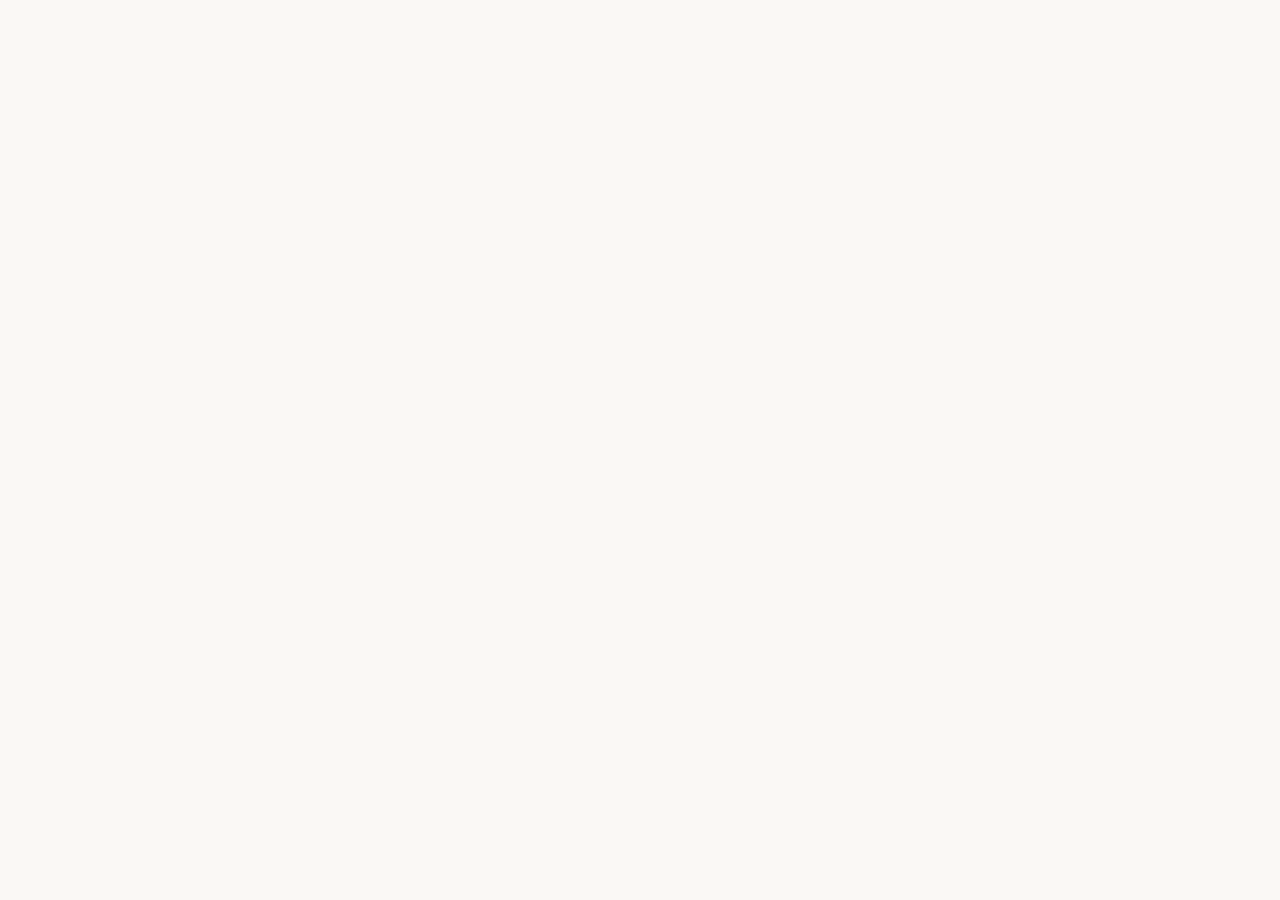
==== commit d3d5096b: "Complete luxury redesign - All4Home inspired re-skin with React, all 63 products, gold palette, eleg" ====
--- a/index.html
+++ b/index.html
@@ -5,70 +5,21 @@
     <meta name="viewport" content="width=device-width, initial-scale=1.0" />
     <title>Cube Furnishing | Premium Home Furnishing Solutions in Vadodara</title>
     <meta name="description" content="Vadodara's leading home furnishing store offering curtains, blinds, wallpaper, sofas, mattresses, flooring, and more. Quality products with expert installation since 2010." />
-    <meta name="keywords" content="home furnishing Vadodara, curtains Vadodara, blinds Vadodara, wallpaper Vadodara, mattresses Vadodara, sofa upholstery, flooring, interior design Gujarat, Vasna Bhayli furnishing" />
+    <meta name="keywords" content="home furnishing Vadodara, curtains Vadodara, blinds Vadodara, wallpaper Vadodara, mattresses Vadodara, sofa upholstery, flooring, interior design Gujarat" />
     <meta name="author" content="Cube Furnishing" />
     <meta name="robots" content="index, follow" />
     <link rel="canonical" href="https://www.cubefurnishing.com" />
-
-    <!-- Open Graph -->
     <meta property="og:type" content="website" />
     <meta property="og:url" content="https://www.cubefurnishing.com" />
     <meta property="og:title" content="Cube Furnishing | Premium Home Furnishing Solutions in Vadodara" />
     <meta property="og:description" content="Vadodara's leading home furnishing store offering curtains, blinds, wallpaper, sofas, mattresses, flooring, and more." />
     <meta property="og:image" content="https://www.cubefurnishing.com/images/hero-home.jpg" />
-
-    <!-- Twitter -->
     <meta name="twitter:card" content="summary_large_image" />
     <meta name="twitter:title" content="Cube Furnishing | Premium Home Furnishing in Vadodara" />
     <meta name="twitter:description" content="Quality curtains, blinds, wallpaper, mattresses & more since 2010." />
     <meta name="twitter:image" content="https://www.cubefurnishing.com/images/hero-home.jpg" />
-
-    <!-- Structured Data - LocalBusiness -->
-    <script type="application/ld+json">
-    {
-      "@context": "https://schema.org",
-      "@type": "HomeGoodsStore",
-      "name": "Cube Furnishing",
-      "image": "https://www.cubefurnishing.com/images/hero-home.jpg",
-      "url": "https://www.cubefurnishing.com",
-      "telephone": "+919727596969",
-      "email": "info@cubefurnishing.com",
-      "address": {
-        "@type": "PostalAddress",
-        "streetAddress": "FF-117, K P Landmark, Vasna-Bhayli Main Road, Nr. Bright Day School, Bhayli",
-        "addressLocality": "Vadodara",
-        "addressRegion": "Gujarat",
-        "postalCode": "391410",
-        "addressCountry": "IN"
-      },
-      "geo": {
-        "@type": "GeoCoordinates",
-        "latitude": 22.2905902,
-        "longitude": 73.1302138
-      },
-      "openingHoursSpecification": [
-        {
-          "@type": "OpeningHoursSpecification",
-          "dayOfWeek": ["Monday", "Tuesday", "Wednesday", "Thursday", "Friday", "Saturday"],
-          "opens": "10:00",
-          "closes": "20:00"
-        },
-        {
-          "@type": "OpeningHoursSpecification",
-          "dayOfWeek": "Sunday",
-          "opens": "11:00",
-          "closes": "18:00"
-        }
-      ],
-      "priceRange": "$$$",
-      "areaServed": {
-        "@type": "City",
-        "name": "Vadodara"
-      }
-    }
-    </script>
-    <script type="module" crossorigin src="./assets/index-EnDmQJqj.js"></script>
-    <link rel="stylesheet" crossorigin href="./assets/index-B7c4jVKx.css">
+    <script type="module" crossorigin src="./assets/index-C7iMJQfG.js"></script>
+    <link rel="stylesheet" crossorigin href="./assets/index-BJF3Ccyv.css">
   </head>
   <body>
     <div id="root"></div>
--- a/assets/index-BJF3Ccyv.css
+++ b/assets/index-BJF3Ccyv.css
@@ -0,0 +1 @@
+@import"https://fonts.googleapis.com/css2?family=Cormorant+Garamond:ital,wght@0,400;0,500;0,600;1,400&family=Inter:wght@400;500;600&display=swap";*,:before,:after{--tw-border-spacing-x: 0;--tw-border-spacing-y: 0;--tw-translate-x: 0;--tw-translate-y: 0;--tw-rotate: 0;--tw-skew-x: 0;--tw-skew-y: 0;--tw-scale-x: 1;--tw-scale-y: 1;--tw-pan-x: ;--tw-pan-y: ;--tw-pinch-zoom: ;--tw-scroll-snap-strictness: proximity;--tw-gradient-from-position: ;--tw-gradient-via-position: ;--tw-gradient-to-position: ;--tw-ordinal: ;--tw-slashed-zero: ;--tw-numeric-figure: ;--tw-numeric-spacing: ;--tw-numeric-fraction: ;--tw-ring-inset: ;--tw-ring-offset-width: 0px;--tw-ring-offset-color: #fff;--tw-ring-color: rgb(59 130 246 / .5);--tw-ring-offset-shadow: 0 0 #0000;--tw-ring-shadow: 0 0 #0000;--tw-shadow: 0 0 #0000;--tw-shadow-colored: 0 0 #0000;--tw-blur: ;--tw-brightness: ;--tw-contrast: ;--tw-grayscale: ;--tw-hue-rotate: ;--tw-invert: ;--tw-saturate: ;--tw-sepia: ;--tw-drop-shadow: ;--tw-backdrop-blur: ;--tw-backdrop-brightness: ;--tw-backdrop-contrast: ;--tw-backdrop-grayscale: ;--tw-backdrop-hue-rotate: ;--tw-backdrop-invert: ;--tw-backdrop-opacity: ;--tw-backdrop-saturate: ;--tw-backdrop-sepia: ;--tw-contain-size: ;--tw-contain-layout: ;--tw-contain-paint: ;--tw-contain-style: }::backdrop{--tw-border-spacing-x: 0;--tw-border-spacing-y: 0;--tw-translate-x: 0;--tw-translate-y: 0;--tw-rotate: 0;--tw-skew-x: 0;--tw-skew-y: 0;--tw-scale-x: 1;--tw-scale-y: 1;--tw-pan-x: ;--tw-pan-y: ;--tw-pinch-zoom: ;--tw-scroll-snap-strictness: proximity;--tw-gradient-from-position: ;--tw-gradient-via-position: ;--tw-gradient-to-position: ;--tw-ordinal: ;--tw-slashed-zero: ;--tw-numeric-figure: ;--tw-numeric-spacing: ;--tw-numeric-fraction: ;--tw-ring-inset: ;--tw-ring-offset-width: 0px;--tw-ring-offset-color: #fff;--tw-ring-color: rgb(59 130 246 / .5);--tw-ring-offset-shadow: 0 0 #0000;--tw-ring-shadow: 0 0 #0000;--tw-shadow: 0 0 #0000;--tw-shadow-colored: 0 0 #0000;--tw-blur: ;--tw-brightness: ;--tw-contrast: ;--tw-grayscale: ;--tw-hue-rotate: ;--tw-invert: ;--tw-saturate: ;--tw-sepia: ;--tw-drop-shadow: ;--tw-backdrop-blur: ;--tw-backdrop-brightness: ;--tw-backdrop-contrast: ;--tw-backdrop-grayscale: ;--tw-backdrop-hue-rotate: ;--tw-backdrop-invert: ;--tw-backdrop-opacity: ;--tw-backdrop-saturate: ;--tw-backdrop-sepia: ;--tw-contain-size: ;--tw-contain-layout: ;--tw-contain-paint: ;--tw-contain-style: }*,:before,:after{box-sizing:border-box;border-width:0;border-style:solid;border-color:#e5e7eb}:before,:after{--tw-content: ""}html,:host{line-height:1.5;-webkit-text-size-adjust:100%;-moz-tab-size:4;-o-tab-size:4;tab-size:4;font-family:ui-sans-serif,system-ui,sans-serif,"Apple Color Emoji","Segoe UI Emoji",Segoe UI Symbol,"Noto Color Emoji";font-feature-settings:normal;font-variation-settings:normal;-webkit-tap-highlight-color:transparent}body{margin:0;line-height:inherit}hr{height:0;color:inherit;border-top-width:1px}abbr:where([title]){-webkit-text-decoration:underline dotted;text-decoration:underline dotted}h1,h2,h3,h4,h5,h6{font-size:inherit;font-weight:inherit}a{color:inherit;text-decoration:inherit}b,strong{font-weight:bolder}code,kbd,samp,pre{font-family:ui-monospace,SFMono-Regular,Menlo,Monaco,Consolas,Liberation Mono,Courier New,monospace;font-feature-settings:normal;font-variation-settings:normal;font-size:1em}small{font-size:80%}sub,sup{font-size:75%;line-height:0;position:relative;vertical-align:baseline}sub{bottom:-.25em}sup{top:-.5em}table{text-indent:0;border-color:inherit;border-collapse:collapse}button,input,optgroup,select,textarea{font-family:inherit;font-feature-settings:inherit;font-variation-settings:inherit;font-size:100%;font-weight:inherit;line-height:inherit;letter-spacing:inherit;color:inherit;margin:0;padding:0}button,select{text-transform:none}button,input:where([type=button]),input:where([type=reset]),input:where([type=submit]){-webkit-appearance:button;background-color:transparent;background-image:none}:-moz-focusring{outline:auto}:-moz-ui-invalid{box-shadow:none}progress{vertical-align:baseline}::-webkit-inner-spin-button,::-webkit-outer-spin-button{height:auto}[type=search]{-webkit-appearance:textfield;outline-offset:-2px}::-webkit-search-decoration{-webkit-appearance:none}::-webkit-file-upload-button{-webkit-appearance:button;font:inherit}summary{display:list-item}blockquote,dl,dd,h1,h2,h3,h4,h5,h6,hr,figure,p,pre{margin:0}fieldset{margin:0;padding:0}legend{padding:0}ol,ul,menu{list-style:none;margin:0;padding:0}dialog{padding:0}textarea{resize:vertical}input::-moz-placeholder,textarea::-moz-placeholder{opacity:1;color:#9ca3af}input::placeholder,textarea::placeholder{opacity:1;color:#9ca3af}button,[role=button]{cursor:pointer}:disabled{cursor:default}img,svg,video,canvas,audio,iframe,embed,object{display:block;vertical-align:middle}img,video{max-width:100%;height:auto}[hidden]:where(:not([hidden=until-found])){display:none}*{border-color:var(--border-light)}html{scroll-behavior:smooth}body{background-color:var(--cream);color:var(--charcoal);-webkit-font-smoothing:antialiased;-moz-osx-font-smoothing:grayscale;font-family:Inter,sans-serif;font-size:16px;line-height:1.7}h1,h2,h3,h4,h5,h6{font-family:Cormorant Garamond,serif;font-weight:400;line-height:1.15;letter-spacing:-.01em;color:var(--charcoal)}h1{font-size:clamp(40px,5vw,72px);line-height:1.1;letter-spacing:-.02em}h2{font-size:clamp(32px,4vw,48px)}h3{font-size:clamp(22px,2.5vw,28px);font-weight:500;line-height:1.3}h4{font-size:clamp(18px,2vw,22px);font-weight:500;line-height:1.35}.font-display{font-family:Cormorant Garamond,serif}.label-style{font-size:11px;font-weight:500;text-transform:uppercase;letter-spacing:.12em;font-family:Inter,sans-serif}.subtitle-style{font-size:1.125rem;line-height:1.75rem;font-style:italic;font-family:Cormorant Garamond,serif;letter-spacing:.02em}.price-style{font-size:1.5rem;line-height:2rem;font-weight:500;font-family:Cormorant Garamond,serif;color:var(--gold)}.btn-primary{display:inline-flex;height:3rem;align-items:center;justify-content:center;padding-left:2rem;padding-right:2rem;font-size:13px;font-weight:500;text-transform:uppercase;letter-spacing:.1em;transition-property:all;transition-timing-function:cubic-bezier(.4,0,.2,1);transition-duration:.2s;animation-duration:.2s;background-color:var(--gold);color:var(--charcoal);border-radius:2px}.btn-primary:hover{background-color:var(--gold-dark);box-shadow:0 2px 8px #c9a96e4d}.card-shadow{box-shadow:0 4px 20px #0000000f}.container-main{margin-left:auto;margin-right:auto;max-width:1280px;padding-left:1.5rem;padding-right:1.5rem}@media(min-width:1024px){.container-main{padding-left:3rem;padding-right:3rem}}.decorative-line{margin-left:auto;margin-right:auto;margin-top:1rem;height:2px;width:60px;background-color:var(--gold)}.section-padding{padding-top:4rem;padding-bottom:4rem}@media(min-width:1024px){.section-padding{padding-top:6rem;padding-bottom:6rem}}.input-field{height:3rem;width:100%;border-radius:calc(var(--radius) - 4px);border-width:1px;padding-left:1rem;padding-right:1rem;font-size:.875rem;line-height:1.25rem;transition-property:color,background-color,border-color,text-decoration-color,fill,stroke;transition-timing-function:cubic-bezier(.4,0,.2,1);transition-duration:.2s;animation-duration:.2s;border-color:var(--border-light);background:#fff}.input-field:focus{outline:2px solid transparent;outline-offset:2px;border-color:var(--gold)}.sr-only{position:absolute;width:1px;height:1px;padding:0;margin:-1px;overflow:hidden;clip:rect(0,0,0,0);white-space:nowrap;border-width:0}.pointer-events-none{pointer-events:none}.visible{visibility:visible}.invisible{visibility:hidden}.fixed{position:fixed}.absolute{position:absolute}.relative{position:relative}.inset-0{inset:0}.inset-x-0{left:0;right:0}.inset-y-0{top:0;bottom:0}.-bottom-12{bottom:-3rem}.-left-12{left:-3rem}.-right-12{right:-3rem}.-top-12{top:-3rem}.bottom-0{bottom:0}.bottom-8{bottom:2rem}.left-0{left:0}.left-1\/2{left:50%}.left-2{left:.5rem}.left-4{left:1rem}.left-\[50\%\]{left:50%}.right-0{right:0}.right-1{right:.25rem}.right-2{right:.5rem}.right-3{right:.75rem}.right-4{right:1rem}.right-6{right:1.5rem}.top-0{top:0}.top-1\.5{top:.375rem}.top-1\/2{top:50%}.top-3\.5{top:.875rem}.top-4{top:1rem}.top-6{top:1.5rem}.top-\[1px\]{top:1px}.top-\[50\%\]{top:50%}.top-\[60\%\]{top:60%}.top-full{top:100%}.isolate{isolation:isolate}.z-10{z-index:10}.z-20{z-index:20}.z-50{z-index:50}.z-\[1\]{z-index:1}.z-\[60\]{z-index:60}.order-first{order:-9999}.order-last{order:9999}.col-start-2{grid-column-start:2}.row-span-2{grid-row:span 2 / span 2}.row-start-1{grid-row-start:1}.\!m-0{margin:0!important}.-mx-1{margin-left:-.25rem;margin-right:-.25rem}.-my-2{margin-top:-.5rem;margin-bottom:-.5rem}.mx-2{margin-left:.5rem;margin-right:.5rem}.mx-3\.5{margin-left:.875rem;margin-right:.875rem}.mx-auto{margin-left:auto;margin-right:auto}.my-0{margin-top:0;margin-bottom:0}.my-0\.5{margin-top:.125rem;margin-bottom:.125rem}.my-1{margin-top:.25rem;margin-bottom:.25rem}.-ml-4{margin-left:-1rem}.-mt-4{margin-top:-1rem}.mb-1{margin-bottom:.25rem}.mb-10{margin-bottom:2.5rem}.mb-14{margin-bottom:3.5rem}.mb-2{margin-bottom:.5rem}.mb-3{margin-bottom:.75rem}.mb-4{margin-bottom:1rem}.mb-5{margin-bottom:1.25rem}.mb-6{margin-bottom:1.5rem}.mb-8{margin-bottom:2rem}.ml-1{margin-left:.25rem}.ml-4{margin-left:1rem}.ml-auto{margin-left:auto}.mt-1{margin-top:.25rem}.mt-1\.5{margin-top:.375rem}.mt-10{margin-top:2.5rem}.mt-12{margin-top:3rem}.mt-16{margin-top:4rem}.mt-2{margin-top:.5rem}.mt-4{margin-top:1rem}.mt-6{margin-top:1.5rem}.mt-8{margin-top:2rem}.mt-auto{margin-top:auto}.line-clamp-1{overflow:hidden;display:-webkit-box;-webkit-box-orient:vertical;-webkit-line-clamp:1}.line-clamp-2{overflow:hidden;display:-webkit-box;-webkit-box-orient:vertical;-webkit-line-clamp:2}.block{display:block}.flex{display:flex}.inline-flex{display:inline-flex}.table{display:table}.table-caption{display:table-caption}.table-cell{display:table-cell}.table-row{display:table-row}.grid{display:grid}.hidden{display:none}.aspect-\[3\/4\]{aspect-ratio:3/4}.aspect-\[4\/3\]{aspect-ratio:4/3}.aspect-\[4\/5\]{aspect-ratio:4/5}.aspect-square{aspect-ratio:1 / 1}.aspect-video{aspect-ratio:16 / 9}.size-10{width:2.5rem;height:2.5rem}.size-2{width:.5rem;height:.5rem}.size-2\.5{width:.625rem;height:.625rem}.size-3{width:.75rem;height:.75rem}.size-3\.5{width:.875rem;height:.875rem}.size-4{width:1rem;height:1rem}.size-6{width:1.5rem;height:1.5rem}.size-7{width:1.75rem;height:1.75rem}.size-8{width:2rem;height:2rem}.size-9{width:2.25rem;height:2.25rem}.size-auto{width:auto;height:auto}.size-full{width:100%;height:100%}.\!h-auto{height:auto!important}.h-1\.5{height:.375rem}.h-10{height:2.5rem}.h-12{height:3rem}.h-14{height:3.5rem}.h-16{height:4rem}.h-2{height:.5rem}.h-2\.5{height:.625rem}.h-20{height:5rem}.h-4{height:1rem}.h-5{height:1.25rem}.h-6{height:1.5rem}.h-7{height:1.75rem}.h-8{height:2rem}.h-9{height:2.25rem}.h-\[1\.15rem\]{height:1.15rem}.h-\[400px\]{height:400px}.h-\[40vh\]{height:40vh}.h-\[50vh\]{height:50vh}.h-\[calc\(100\%-1px\)\]{height:calc(100% - 1px)}.h-\[var\(--radix-navigation-menu-viewport-height\)\]{height:var(--radix-navigation-menu-viewport-height)}.h-\[var\(--radix-select-trigger-height\)\]{height:var(--radix-select-trigger-height)}.h-auto{height:auto}.h-full{height:100%}.h-px{height:1px}.h-screen{height:100vh}.h-svh{height:100svh}.max-h-\[300px\]{max-height:300px}.min-h-0{min-height:0px}.min-h-16{min-height:4rem}.min-h-4{min-height:1rem}.min-h-\[300px\]{min-height:300px}.min-h-\[400px\]{min-height:400px}.min-h-\[600px\]{min-height:600px}.min-h-\[60vh\]{min-height:60vh}.min-h-screen{min-height:100vh}.min-h-svh{min-height:100svh}.w-0{width:0px}.w-0\.5{width:.125rem}.w-1{width:.25rem}.w-10{width:2.5rem}.w-12{width:3rem}.w-16{width:4rem}.w-2{width:.5rem}.w-2\.5{width:.625rem}.w-3{width:.75rem}.w-3\/4{width:75%}.w-32{width:8rem}.w-4{width:1rem}.w-5{width:1.25rem}.w-64{width:16rem}.w-72{width:18rem}.w-8{width:2rem}.w-9{width:2.25rem}.w-\[100px\]{width:100px}.w-\[300px\]{width:300px}.w-auto{width:auto}.w-fit{width:-moz-fit-content;width:fit-content}.w-full{width:100%}.w-max{width:-moz-max-content;width:max-content}.w-px{width:1px}.min-w-0{min-width:0px}.min-w-10{min-width:2.5rem}.min-w-5{min-width:1.25rem}.min-w-8{min-width:2rem}.min-w-9{min-width:2.25rem}.min-w-\[12rem\]{min-width:12rem}.min-w-\[700px\]{min-width:700px}.min-w-\[8rem\]{min-width:8rem}.min-w-\[var\(--radix-select-trigger-width\)\]{min-width:var(--radix-select-trigger-width)}.max-w-2xl{max-width:42rem}.max-w-3xl{max-width:48rem}.max-w-\[calc\(100\%-2rem\)\]{max-width:calc(100% - 2rem)}.max-w-max{max-width:-moz-max-content;max-width:max-content}.max-w-sm{max-width:24rem}.flex-1{flex:1 1 0%}.flex-shrink-0,.shrink-0{flex-shrink:0}.grow{flex-grow:1}.grow-0{flex-grow:0}.basis-full{flex-basis:100%}.caption-bottom{caption-side:bottom}.border-collapse{border-collapse:collapse}.-translate-x-1\/2{--tw-translate-x: -50%;transform:translate(var(--tw-translate-x),var(--tw-translate-y)) rotate(var(--tw-rotate)) skew(var(--tw-skew-x)) skewY(var(--tw-skew-y)) scaleX(var(--tw-scale-x)) scaleY(var(--tw-scale-y))}.-translate-x-px{--tw-translate-x: -1px;transform:translate(var(--tw-translate-x),var(--tw-translate-y)) rotate(var(--tw-rotate)) skew(var(--tw-skew-x)) skewY(var(--tw-skew-y)) scaleX(var(--tw-scale-x)) scaleY(var(--tw-scale-y))}.-translate-y-1\/2{--tw-translate-y: -50%;transform:translate(var(--tw-translate-x),var(--tw-translate-y)) rotate(var(--tw-rotate)) skew(var(--tw-skew-x)) skewY(var(--tw-skew-y)) scaleX(var(--tw-scale-x)) scaleY(var(--tw-scale-y))}.translate-x-\[-50\%\]{--tw-translate-x: -50%;transform:translate(var(--tw-translate-x),var(--tw-translate-y)) rotate(var(--tw-rotate)) skew(var(--tw-skew-x)) skewY(var(--tw-skew-y)) scaleX(var(--tw-scale-x)) scaleY(var(--tw-scale-y))}.translate-x-px{--tw-translate-x: 1px;transform:translate(var(--tw-translate-x),var(--tw-translate-y)) rotate(var(--tw-rotate)) skew(var(--tw-skew-x)) skewY(var(--tw-skew-y)) scaleX(var(--tw-scale-x)) scaleY(var(--tw-scale-y))}.translate-y-0\.5{--tw-translate-y: .125rem;transform:translate(var(--tw-translate-x),var(--tw-translate-y)) rotate(var(--tw-rotate)) skew(var(--tw-skew-x)) skewY(var(--tw-skew-y)) scaleX(var(--tw-scale-x)) scaleY(var(--tw-scale-y))}.translate-y-2{--tw-translate-y: .5rem;transform:translate(var(--tw-translate-x),var(--tw-translate-y)) rotate(var(--tw-rotate)) skew(var(--tw-skew-x)) skewY(var(--tw-skew-y)) scaleX(var(--tw-scale-x)) scaleY(var(--tw-scale-y))}.translate-y-\[-50\%\]{--tw-translate-y: -50%;transform:translate(var(--tw-translate-x),var(--tw-translate-y)) rotate(var(--tw-rotate)) skew(var(--tw-skew-x)) skewY(var(--tw-skew-y)) scaleX(var(--tw-scale-x)) scaleY(var(--tw-scale-y))}.translate-y-\[calc\(-50\%_-_2px\)\]{--tw-translate-y: calc(-50% - 2px) ;transform:translate(var(--tw-translate-x),var(--tw-translate-y)) rotate(var(--tw-rotate)) skew(var(--tw-skew-x)) skewY(var(--tw-skew-y)) scaleX(var(--tw-scale-x)) scaleY(var(--tw-scale-y))}.rotate-180{--tw-rotate: 180deg;transform:translate(var(--tw-translate-x),var(--tw-translate-y)) rotate(var(--tw-rotate)) skew(var(--tw-skew-x)) skewY(var(--tw-skew-y)) scaleX(var(--tw-scale-x)) scaleY(var(--tw-scale-y))}.rotate-45{--tw-rotate: 45deg;transform:translate(var(--tw-translate-x),var(--tw-translate-y)) rotate(var(--tw-rotate)) skew(var(--tw-skew-x)) skewY(var(--tw-skew-y)) scaleX(var(--tw-scale-x)) scaleY(var(--tw-scale-y))}.rotate-90{--tw-rotate: 90deg;transform:translate(var(--tw-translate-x),var(--tw-translate-y)) rotate(var(--tw-rotate)) skew(var(--tw-skew-x)) skewY(var(--tw-skew-y)) scaleX(var(--tw-scale-x)) scaleY(var(--tw-scale-y))}.transform{transform:translate(var(--tw-translate-x),var(--tw-translate-y)) rotate(var(--tw-rotate)) skew(var(--tw-skew-x)) skewY(var(--tw-skew-y)) scaleX(var(--tw-scale-x)) scaleY(var(--tw-scale-y))}@keyframes caret-blink{0%,70%,to{opacity:1}20%,50%{opacity:0}}.animate-caret-blink{animation:caret-blink 1.25s ease-out infinite}@keyframes pulse{50%{opacity:.5}}.animate-pulse{animation:pulse 2s cubic-bezier(.4,0,.6,1) infinite}@keyframes spin{to{transform:rotate(360deg)}}.animate-spin{animation:spin 1s linear infinite}.cursor-default{cursor:default}.cursor-text{cursor:text}.touch-none{touch-action:none}.select-none{-webkit-user-select:none;-moz-user-select:none;user-select:none}.resize-none{resize:none}.scroll-my-1{scroll-margin-top:.25rem;scroll-margin-bottom:.25rem}.scroll-py-1{scroll-padding-top:.25rem;scroll-padding-bottom:.25rem}.list-disc{list-style-type:disc}.list-none{list-style-type:none}.auto-rows-min{grid-auto-rows:min-content}.grid-cols-1{grid-template-columns:repeat(1,minmax(0,1fr))}.grid-cols-2{grid-template-columns:repeat(2,minmax(0,1fr))}.grid-cols-3{grid-template-columns:repeat(3,minmax(0,1fr))}.grid-cols-\[0_1fr\]{grid-template-columns:0 1fr}.grid-rows-\[auto_auto\]{grid-template-rows:auto auto}.flex-row{flex-direction:row}.flex-col{flex-direction:column}.flex-col-reverse{flex-direction:column-reverse}.flex-wrap{flex-wrap:wrap}.place-content-center{place-content:center}.items-start{align-items:flex-start}.items-end{align-items:flex-end}.items-center{align-items:center}.items-stretch{align-items:stretch}.justify-start{justify-content:flex-start}.justify-center{justify-content:center}.justify-between{justify-content:space-between}.justify-items-start{justify-items:start}.gap-0{gap:0px}.gap-0\.5{gap:.125rem}.gap-1{gap:.25rem}.gap-1\.5{gap:.375rem}.gap-12{gap:3rem}.gap-2{gap:.5rem}.gap-2\.5{gap:.625rem}.gap-3{gap:.75rem}.gap-4{gap:1rem}.gap-5{gap:1.25rem}.gap-6{gap:1.5rem}.gap-7{gap:1.75rem}.gap-8{gap:2rem}.gap-\[--spacing\(var\(--gap\)\)\]{gap:var(--spacing(var(--gap)))}.gap-x-8{-moz-column-gap:2rem;column-gap:2rem}.gap-y-0\.5{row-gap:.125rem}.gap-y-5{row-gap:1.25rem}.space-y-12>:not([hidden])~:not([hidden]){--tw-space-y-reverse: 0;margin-top:calc(3rem * calc(1 - var(--tw-space-y-reverse)));margin-bottom:calc(3rem * var(--tw-space-y-reverse))}.space-y-3>:not([hidden])~:not([hidden]){--tw-space-y-reverse: 0;margin-top:calc(.75rem * calc(1 - var(--tw-space-y-reverse)));margin-bottom:calc(.75rem * var(--tw-space-y-reverse))}.space-y-4>:not([hidden])~:not([hidden]){--tw-space-y-reverse: 0;margin-top:calc(1rem * calc(1 - var(--tw-space-y-reverse)));margin-bottom:calc(1rem * var(--tw-space-y-reverse))}.space-y-5>:not([hidden])~:not([hidden]){--tw-space-y-reverse: 0;margin-top:calc(1.25rem * calc(1 - var(--tw-space-y-reverse)));margin-bottom:calc(1.25rem * var(--tw-space-y-reverse))}.space-y-6>:not([hidden])~:not([hidden]){--tw-space-y-reverse: 0;margin-top:calc(1.5rem * calc(1 - var(--tw-space-y-reverse)));margin-bottom:calc(1.5rem * var(--tw-space-y-reverse))}.self-start{align-self:flex-start}.self-stretch{align-self:stretch}.justify-self-end{justify-self:end}.overflow-auto{overflow:auto}.overflow-hidden{overflow:hidden}.overflow-x-auto{overflow-x:auto}.overflow-y-auto{overflow-y:auto}.overflow-x-hidden{overflow-x:hidden}.whitespace-nowrap{white-space:nowrap}.text-balance{text-wrap:balance}.break-words{overflow-wrap:break-word}.rounded-\[2px\]{border-radius:2px}.rounded-\[4px\]{border-radius:4px}.rounded-\[calc\(var\(--radius\)-5px\)\]{border-radius:calc(var(--radius) - 5px)}.rounded-\[inherit\]{border-radius:inherit}.rounded-full{border-radius:9999px}.rounded-lg{border-radius:var(--radius)}.rounded-md{border-radius:calc(var(--radius) - 2px)}.rounded-none{border-radius:0}.rounded-sm{border-radius:calc(var(--radius) - 4px)}.rounded-xl{border-radius:calc(var(--radius) + 4px)}.rounded-xs{border-radius:calc(var(--radius) - 6px)}.rounded-b-sm{border-bottom-right-radius:calc(var(--radius) - 4px);border-bottom-left-radius:calc(var(--radius) - 4px)}.rounded-l-md{border-top-left-radius:calc(var(--radius) - 2px);border-bottom-left-radius:calc(var(--radius) - 2px)}.rounded-r-md{border-top-right-radius:calc(var(--radius) - 2px);border-bottom-right-radius:calc(var(--radius) - 2px)}.rounded-t-sm{border-top-left-radius:calc(var(--radius) - 4px);border-top-right-radius:calc(var(--radius) - 4px)}.rounded-tl-sm{border-top-left-radius:calc(var(--radius) - 4px)}.border{border-width:1px}.border-0{border-width:0px}.border-4{border-width:4px}.border-\[1\.5px\]{border-width:1.5px}.border-y{border-top-width:1px;border-bottom-width:1px}.border-b{border-bottom-width:1px}.border-l{border-left-width:1px}.border-r{border-right-width:1px}.border-t{border-top-width:1px}.border-t-0{border-top-width:0px}.border-dashed{border-style:dashed}.border-\[var\(--border\)\]{border-color:var(--border)}.border-\[var\(--border-light\)\]{border-color:var(--border-light)}.border-\[var\(--off-white\)\]{border-color:var(--off-white)}.border-border{border-color:hsl(var(--border))}.border-border\/50{border-color:hsl(var(--border) / .5)}.border-input{border-color:hsl(var(--input))}.border-primary{border-color:hsl(var(--primary))}.border-sidebar-border{border-color:hsl(var(--sidebar-border))}.border-transparent{border-color:transparent}.border-white\/10{border-color:#ffffff1a}.border-l-transparent{border-left-color:transparent}.border-t-transparent{border-top-color:transparent}.bg-\[var\(--blush\)\]{background-color:var(--blush)}.bg-\[var\(--charcoal\)\]{background-color:var(--charcoal)}.bg-\[var\(--cream\)\]{background-color:var(--cream)}.bg-\[var\(--gold\)\]{background-color:var(--gold)}.bg-\[var\(--off-white\)\]{background-color:var(--off-white)}.bg-accent{background-color:hsl(var(--accent))}.bg-background{background-color:hsl(var(--background))}.bg-black\/0{background-color:#0000}.bg-black\/30{background-color:#0000004d}.bg-black\/40{background-color:#0006}.bg-black\/50{background-color:#00000080}.bg-border{background-color:hsl(var(--border))}.bg-card{background-color:hsl(var(--card))}.bg-destructive{--tw-bg-opacity: 1;background-color:hsl(var(--destructive) / var(--tw-bg-opacity, 1))}.bg-foreground{background-color:hsl(var(--foreground))}.bg-input{background-color:hsl(var(--input))}.bg-muted{background-color:hsl(var(--muted))}.bg-muted\/50{background-color:hsl(var(--muted) / .5)}.bg-popover{background-color:hsl(var(--popover))}.bg-primary{background-color:hsl(var(--primary))}.bg-primary\/20{background-color:hsl(var(--primary) / .2)}.bg-secondary{background-color:hsl(var(--secondary))}.bg-sidebar{background-color:hsl(var(--sidebar-background))}.bg-sidebar-border{background-color:hsl(var(--sidebar-border))}.bg-transparent{background-color:transparent}.bg-white{--tw-bg-opacity: 1;background-color:rgb(255 255 255 / var(--tw-bg-opacity, 1))}.bg-white\/50{background-color:#ffffff80}.bg-white\/80{background-color:#fffc}.bg-white\/95{background-color:#fffffff2}.bg-gradient-to-br{background-image:linear-gradient(to bottom right,var(--tw-gradient-stops))}.from-\[var\(--charcoal\)\]{--tw-gradient-from: var(--charcoal) var(--tw-gradient-from-position);--tw-gradient-to: rgb(255 255 255 / 0) var(--tw-gradient-to-position);--tw-gradient-stops: var(--tw-gradient-from), var(--tw-gradient-to)}.to-\[\#4a4540\]{--tw-gradient-to: #4a4540 var(--tw-gradient-to-position)}.fill-\[var\(--gold\)\]{fill:var(--gold)}.fill-current{fill:currentColor}.fill-foreground{fill:hsl(var(--foreground))}.fill-primary{fill:hsl(var(--primary))}.object-cover{-o-object-fit:cover;object-fit:cover}.p-0{padding:0}.p-1{padding:.25rem}.p-10{padding:2.5rem}.p-2{padding:.5rem}.p-3{padding:.75rem}.p-4{padding:1rem}.p-5{padding:1.25rem}.p-6{padding:1.5rem}.p-8{padding:2rem}.p-\[3px\]{padding:3px}.p-px{padding:1px}.px-1{padding-left:.25rem;padding-right:.25rem}.px-1\.5{padding-left:.375rem;padding-right:.375rem}.px-2{padding-left:.5rem;padding-right:.5rem}.px-2\.5{padding-left:.625rem;padding-right:.625rem}.px-3{padding-left:.75rem;padding-right:.75rem}.px-4{padding-left:1rem;padding-right:1rem}.px-6{padding-left:1.5rem;padding-right:1.5rem}.py-0\.5{padding-top:.125rem;padding-bottom:.125rem}.py-1{padding-top:.25rem;padding-bottom:.25rem}.py-1\.5{padding-top:.375rem;padding-bottom:.375rem}.py-16{padding-top:4rem;padding-bottom:4rem}.py-2{padding-top:.5rem;padding-bottom:.5rem}.py-20{padding-top:5rem;padding-bottom:5rem}.py-28{padding-top:7rem;padding-bottom:7rem}.py-3{padding-top:.75rem;padding-bottom:.75rem}.py-4{padding-top:1rem;padding-bottom:1rem}.py-6{padding-top:1.5rem;padding-bottom:1.5rem}.pb-10{padding-bottom:2.5rem}.pb-12{padding-bottom:3rem}.pb-3{padding-bottom:.75rem}.pb-4{padding-bottom:1rem}.pl-2{padding-left:.5rem}.pl-3{padding-left:.75rem}.pl-4{padding-left:1rem}.pl-8{padding-left:2rem}.pr-1{padding-right:.25rem}.pr-2{padding-right:.5rem}.pr-2\.5{padding-right:.625rem}.pr-3{padding-right:.75rem}.pr-8{padding-right:2rem}.pt-0{padding-top:0}.pt-20{padding-top:5rem}.pt-3{padding-top:.75rem}.pt-4{padding-top:1rem}.pt-6{padding-top:1.5rem}.pt-8{padding-top:2rem}.text-left{text-align:left}.text-center{text-align:center}.align-middle{vertical-align:middle}.font-mono{font-family:ui-monospace,SFMono-Regular,Menlo,Monaco,Consolas,Liberation Mono,Courier New,monospace}.font-sans{font-family:ui-sans-serif,system-ui,sans-serif,"Apple Color Emoji","Segoe UI Emoji",Segoe UI Symbol,"Noto Color Emoji"}.text-2xl{font-size:1.5rem;line-height:2rem}.text-3xl{font-size:1.875rem;line-height:2.25rem}.text-4xl{font-size:2.25rem;line-height:2.5rem}.text-5xl{font-size:3rem;line-height:1}.text-\[0\.8rem\]{font-size:.8rem}.text-\[10px\]{font-size:10px}.text-\[11px\]{font-size:11px}.text-\[13px\]{font-size:13px}.text-\[28px\]{font-size:28px}.text-\[9px\]{font-size:9px}.text-base{font-size:1rem;line-height:1.5rem}.text-lg{font-size:1.125rem;line-height:1.75rem}.text-sm{font-size:.875rem;line-height:1.25rem}.text-sm\/relaxed{font-size:.875rem;line-height:1.625}.text-xl{font-size:1.25rem;line-height:1.75rem}.text-xs{font-size:.75rem;line-height:1rem}.font-medium{font-weight:500}.font-normal{font-weight:400}.font-semibold{font-weight:600}.uppercase{text-transform:uppercase}.capitalize{text-transform:capitalize}.italic{font-style:italic}.tabular-nums{--tw-numeric-spacing: tabular-nums;font-variant-numeric:var(--tw-ordinal) var(--tw-slashed-zero) var(--tw-numeric-figure) var(--tw-numeric-spacing) var(--tw-numeric-fraction)}.leading-none{line-height:1}.leading-normal{line-height:1.5}.leading-relaxed{line-height:1.625}.leading-snug{line-height:1.375}.tracking-\[0\.08em\]{letter-spacing:.08em}.tracking-\[0\.1em\]{letter-spacing:.1em}.tracking-\[0\.2em\]{letter-spacing:.2em}.tracking-tight{letter-spacing:-.025em}.tracking-wider{letter-spacing:.05em}.tracking-widest{letter-spacing:.1em}.text-\[var\(--charcoal\)\]{color:var(--charcoal)}.text-\[var\(--gold\)\]{color:var(--gold)}.text-\[var\(--light-grey\)\]{color:var(--light-grey)}.text-\[var\(--warm-grey\)\]{color:var(--warm-grey)}.text-accent-foreground{color:hsl(var(--accent-foreground))}.text-background{color:hsl(var(--background))}.text-card-foreground{color:hsl(var(--card-foreground))}.text-current{color:currentColor}.text-destructive{--tw-text-opacity: 1;color:hsl(var(--destructive) / var(--tw-text-opacity, 1))}.text-foreground{color:hsl(var(--foreground))}.text-muted-foreground{color:hsl(var(--muted-foreground))}.text-popover-foreground{color:hsl(var(--popover-foreground))}.text-primary{color:hsl(var(--primary))}.text-primary-foreground{color:hsl(var(--primary-foreground))}.text-secondary-foreground{color:hsl(var(--secondary-foreground))}.text-sidebar-foreground{color:hsl(var(--sidebar-foreground))}.text-sidebar-foreground\/70{color:hsl(var(--sidebar-foreground) / .7)}.text-white{--tw-text-opacity: 1;color:rgb(255 255 255 / var(--tw-text-opacity, 1))}.text-white\/40{color:#fff6}.text-white\/50{color:#ffffff80}.text-white\/60{color:#fff9}.text-white\/70{color:#ffffffb3}.text-white\/80{color:#fffc}.underline-offset-4{text-underline-offset:4px}.opacity-0{opacity:0}.opacity-100{opacity:1}.opacity-50{opacity:.5}.opacity-70{opacity:.7}.shadow{--tw-shadow: 0 1px 3px 0 rgb(0 0 0 / .1), 0 1px 2px -1px rgb(0 0 0 / .1);--tw-shadow-colored: 0 1px 3px 0 var(--tw-shadow-color), 0 1px 2px -1px var(--tw-shadow-color);box-shadow:var(--tw-ring-offset-shadow, 0 0 #0000),var(--tw-ring-shadow, 0 0 #0000),var(--tw-shadow)}.shadow-\[0_0_0_1px_hsl\(var\(--sidebar-border\)\)\]{--tw-shadow: 0 0 0 1px hsl(var(--sidebar-border));--tw-shadow-colored: 0 0 0 1px var(--tw-shadow-color);box-shadow:var(--tw-ring-offset-shadow, 0 0 #0000),var(--tw-ring-shadow, 0 0 #0000),var(--tw-shadow)}.shadow-lg{--tw-shadow: 0 10px 15px -3px rgb(0 0 0 / .1), 0 4px 6px -4px rgb(0 0 0 / .1);--tw-shadow-colored: 0 10px 15px -3px var(--tw-shadow-color), 0 4px 6px -4px var(--tw-shadow-color);box-shadow:var(--tw-ring-offset-shadow, 0 0 #0000),var(--tw-ring-shadow, 0 0 #0000),var(--tw-shadow)}.shadow-md{--tw-shadow: 0 4px 6px -1px rgb(0 0 0 / .1), 0 2px 4px -2px rgb(0 0 0 / .1);--tw-shadow-colored: 0 4px 6px -1px var(--tw-shadow-color), 0 2px 4px -2px var(--tw-shadow-color);box-shadow:var(--tw-ring-offset-shadow, 0 0 #0000),var(--tw-ring-shadow, 0 0 #0000),var(--tw-shadow)}.shadow-none{--tw-shadow: 0 0 #0000;--tw-shadow-colored: 0 0 #0000;box-shadow:var(--tw-ring-offset-shadow, 0 0 #0000),var(--tw-ring-shadow, 0 0 #0000),var(--tw-shadow)}.shadow-sm{--tw-shadow: 0 1px 2px 0 rgb(0 0 0 / .05);--tw-shadow-colored: 0 1px 2px 0 var(--tw-shadow-color);box-shadow:var(--tw-ring-offset-shadow, 0 0 #0000),var(--tw-ring-shadow, 0 0 #0000),var(--tw-shadow)}.shadow-xl{--tw-shadow: 0 20px 25px -5px rgb(0 0 0 / .1), 0 8px 10px -6px rgb(0 0 0 / .1);--tw-shadow-colored: 0 20px 25px -5px var(--tw-shadow-color), 0 8px 10px -6px var(--tw-shadow-color);box-shadow:var(--tw-ring-offset-shadow, 0 0 #0000),var(--tw-ring-shadow, 0 0 #0000),var(--tw-shadow)}.shadow-xs{--tw-shadow: 0 1px 2px 0 rgb(0 0 0 / .05);--tw-shadow-colored: 0 1px 2px 0 var(--tw-shadow-color);box-shadow:var(--tw-ring-offset-shadow, 0 0 #0000),var(--tw-ring-shadow, 0 0 #0000),var(--tw-shadow)}.outline-none{outline:2px solid transparent;outline-offset:2px}.outline{outline-style:solid}.ring-0{--tw-ring-offset-shadow: var(--tw-ring-inset) 0 0 0 var(--tw-ring-offset-width) var(--tw-ring-offset-color);--tw-ring-shadow: var(--tw-ring-inset) 0 0 0 calc(0px + var(--tw-ring-offset-width)) var(--tw-ring-color);box-shadow:var(--tw-ring-offset-shadow),var(--tw-ring-shadow),var(--tw-shadow, 0 0 #0000)}.ring-ring\/50{--tw-ring-color: hsl(var(--ring) / .5)}.ring-sidebar-ring{--tw-ring-color: hsl(var(--sidebar-ring))}.ring-offset-background{--tw-ring-offset-color: hsl(var(--background))}.grayscale{--tw-grayscale: grayscale(100%);filter:var(--tw-blur) var(--tw-brightness) var(--tw-contrast) var(--tw-grayscale) var(--tw-hue-rotate) var(--tw-invert) var(--tw-saturate) var(--tw-sepia) var(--tw-drop-shadow)}.filter{filter:var(--tw-blur) var(--tw-brightness) var(--tw-contrast) var(--tw-grayscale) var(--tw-hue-rotate) var(--tw-invert) var(--tw-saturate) var(--tw-sepia) var(--tw-drop-shadow)}.backdrop-blur-md{--tw-backdrop-blur: blur(12px);-webkit-backdrop-filter:var(--tw-backdrop-blur) var(--tw-backdrop-brightness) var(--tw-backdrop-contrast) var(--tw-backdrop-grayscale) var(--tw-backdrop-hue-rotate) var(--tw-backdrop-invert) var(--tw-backdrop-opacity) var(--tw-backdrop-saturate) var(--tw-backdrop-sepia);backdrop-filter:var(--tw-backdrop-blur) var(--tw-backdrop-brightness) var(--tw-backdrop-contrast) var(--tw-backdrop-grayscale) var(--tw-backdrop-hue-rotate) var(--tw-backdrop-invert) var(--tw-backdrop-opacity) var(--tw-backdrop-saturate) var(--tw-backdrop-sepia)}.transition{transition-property:color,background-color,border-color,text-decoration-color,fill,stroke,opacity,box-shadow,transform,filter,backdrop-filter;transition-timing-function:cubic-bezier(.4,0,.2,1);transition-duration:.15s}.transition-\[color\,box-shadow\]{transition-property:color,box-shadow;transition-timing-function:cubic-bezier(.4,0,.2,1);transition-duration:.15s}.transition-\[left\,right\,width\]{transition-property:left,right,width;transition-timing-function:cubic-bezier(.4,0,.2,1);transition-duration:.15s}.transition-\[margin\,opacity\]{transition-property:margin,opacity;transition-timing-function:cubic-bezier(.4,0,.2,1);transition-duration:.15s}.transition-\[width\,height\,padding\]{transition-property:width,height,padding;transition-timing-function:cubic-bezier(.4,0,.2,1);transition-duration:.15s}.transition-\[width\]{transition-property:width;transition-timing-function:cubic-bezier(.4,0,.2,1);transition-duration:.15s}.transition-all{transition-property:all;transition-timing-function:cubic-bezier(.4,0,.2,1);transition-duration:.15s}.transition-colors{transition-property:color,background-color,border-color,text-decoration-color,fill,stroke;transition-timing-function:cubic-bezier(.4,0,.2,1);transition-duration:.15s}.transition-none{transition-property:none}.transition-opacity{transition-property:opacity;transition-timing-function:cubic-bezier(.4,0,.2,1);transition-duration:.15s}.transition-shadow{transition-property:box-shadow;transition-timing-function:cubic-bezier(.4,0,.2,1);transition-duration:.15s}.transition-transform{transition-property:transform;transition-timing-function:cubic-bezier(.4,0,.2,1);transition-duration:.15s}.duration-100{transition-duration:.1s}.duration-1000{transition-duration:1s}.duration-200{transition-duration:.2s}.duration-300{transition-duration:.3s}.duration-500{transition-duration:.5s}.ease-in-out{transition-timing-function:cubic-bezier(.4,0,.2,1)}.ease-linear{transition-timing-function:linear}@keyframes enter{0%{opacity:var(--tw-enter-opacity, 1);transform:translate3d(var(--tw-enter-translate-x, 0),var(--tw-enter-translate-y, 0),0) scale3d(var(--tw-enter-scale, 1),var(--tw-enter-scale, 1),var(--tw-enter-scale, 1)) rotate(var(--tw-enter-rotate, 0))}}@keyframes exit{to{opacity:var(--tw-exit-opacity, 1);transform:translate3d(var(--tw-exit-translate-x, 0),var(--tw-exit-translate-y, 0),0) scale3d(var(--tw-exit-scale, 1),var(--tw-exit-scale, 1),var(--tw-exit-scale, 1)) rotate(var(--tw-exit-rotate, 0))}}.animate-in{animation-name:enter;animation-duration:.15s;--tw-enter-opacity: initial;--tw-enter-scale: initial;--tw-enter-rotate: initial;--tw-enter-translate-x: initial;--tw-enter-translate-y: initial}.fade-in-0{--tw-enter-opacity: 0}.zoom-in-95{--tw-enter-scale: .95}.duration-100{animation-duration:.1s}.duration-1000{animation-duration:1s}.duration-200{animation-duration:.2s}.duration-300{animation-duration:.3s}.duration-500{animation-duration:.5s}.ease-in-out{animation-timing-function:cubic-bezier(.4,0,.2,1)}.ease-linear{animation-timing-function:linear}.\[--cell-size\:--spacing\(8\)\]{--cell-size: var(--spacing(8))}:root{--gold: #c9a96e;--gold-dark: #a88b55;--charcoal: #2d2a26;--warm-grey: #6b6560;--light-grey: #9a9590;--cream: #faf8f5;--off-white: #f5f2ed;--blush: #f5e6e0;--blush-dark: #e8d5cc;--border-light: #e8e4df;--border: #d5d0ca;--coral: #ff8b94}.hover\:card-shadow-hover:hover{box-shadow:0 8px 30px #0000001a}.selection\:bg-primary *::-moz-selection{background-color:hsl(var(--primary))}.selection\:bg-primary *::selection{background-color:hsl(var(--primary))}.selection\:text-primary-foreground *::-moz-selection{color:hsl(var(--primary-foreground))}.selection\:text-primary-foreground *::selection{color:hsl(var(--primary-foreground))}.selection\:bg-primary::-moz-selection{background-color:hsl(var(--primary))}.selection\:bg-primary::selection{background-color:hsl(var(--primary))}.selection\:text-primary-foreground::-moz-selection{color:hsl(var(--primary-foreground))}.selection\:text-primary-foreground::selection{color:hsl(var(--primary-foreground))}.file\:inline-flex::file-selector-button{display:inline-flex}.file\:h-7::file-selector-button{height:1.75rem}.file\:border-0::file-selector-button{border-width:0px}.file\:bg-transparent::file-selector-button{background-color:transparent}.file\:text-sm::file-selector-button{font-size:.875rem;line-height:1.25rem}.file\:font-medium::file-selector-button{font-weight:500}.file\:text-foreground::file-selector-button{color:hsl(var(--foreground))}.placeholder\:text-muted-foreground::-moz-placeholder{color:hsl(var(--muted-foreground))}.placeholder\:text-muted-foreground::placeholder{color:hsl(var(--muted-foreground))}.after\:absolute:after{content:var(--tw-content);position:absolute}.after\:-inset-2:after{content:var(--tw-content);inset:-.5rem}.after\:inset-y-0:after{content:var(--tw-content);top:0;bottom:0}.after\:left-1\/2:after{content:var(--tw-content);left:50%}.after\:w-1:after{content:var(--tw-content);width:.25rem}.after\:w-\[2px\]:after{content:var(--tw-content);width:2px}.after\:-translate-x-1\/2:after{content:var(--tw-content);--tw-translate-x: -50%;transform:translate(var(--tw-translate-x),var(--tw-translate-y)) rotate(var(--tw-rotate)) skew(var(--tw-skew-x)) skewY(var(--tw-skew-y)) scaleX(var(--tw-scale-x)) scaleY(var(--tw-scale-y))}.first\:rounded-l-md:first-child{border-top-left-radius:calc(var(--radius) - 2px);border-bottom-left-radius:calc(var(--radius) - 2px)}.first\:border-l:first-child{border-left-width:1px}.last\:mt-0:last-child{margin-top:0}.last\:rounded-r-md:last-child{border-top-right-radius:calc(var(--radius) - 2px);border-bottom-right-radius:calc(var(--radius) - 2px)}.last\:border-b-0:last-child{border-bottom-width:0px}.hover\:-translate-y-1:hover{--tw-translate-y: -.25rem;transform:translate(var(--tw-translate-x),var(--tw-translate-y)) rotate(var(--tw-rotate)) skew(var(--tw-skew-x)) skewY(var(--tw-skew-y)) scaleX(var(--tw-scale-x)) scaleY(var(--tw-scale-y))}.hover\:border-\[var\(--gold\)\]:hover{border-color:var(--gold)}.hover\:bg-\[var\(--gold\)\]:hover{background-color:var(--gold)}.hover\:bg-\[var\(--gold-dark\)\]:hover{background-color:var(--gold-dark)}.hover\:bg-\[var\(--off-white\)\]:hover{background-color:var(--off-white)}.hover\:bg-accent:hover{background-color:hsl(var(--accent))}.hover\:bg-destructive\/90:hover{background-color:hsl(var(--destructive) / .9)}.hover\:bg-muted:hover{background-color:hsl(var(--muted))}.hover\:bg-muted\/50:hover{background-color:hsl(var(--muted) / .5)}.hover\:bg-primary\/90:hover{background-color:hsl(var(--primary) / .9)}.hover\:bg-secondary\/80:hover{background-color:hsl(var(--secondary) / .8)}.hover\:bg-sidebar-accent:hover{background-color:hsl(var(--sidebar-accent))}.hover\:bg-white:hover{--tw-bg-opacity: 1;background-color:rgb(255 255 255 / var(--tw-bg-opacity, 1))}.hover\:bg-white\/80:hover{background-color:#fffc}.hover\:text-\[var\(--gold\)\]:hover{color:var(--gold)}.hover\:text-accent-foreground:hover{color:hsl(var(--accent-foreground))}.hover\:text-foreground:hover{color:hsl(var(--foreground))}.hover\:text-muted-foreground:hover{color:hsl(var(--muted-foreground))}.hover\:text-sidebar-accent-foreground:hover{color:hsl(var(--sidebar-accent-foreground))}.hover\:text-white:hover{--tw-text-opacity: 1;color:rgb(255 255 255 / var(--tw-text-opacity, 1))}.hover\:underline:hover{text-decoration-line:underline}.hover\:opacity-100:hover{opacity:1}.hover\:shadow-\[0_0_0_1px_hsl\(var\(--sidebar-accent\)\)\]:hover{--tw-shadow: 0 0 0 1px hsl(var(--sidebar-accent));--tw-shadow-colored: 0 0 0 1px var(--tw-shadow-color);box-shadow:var(--tw-ring-offset-shadow, 0 0 #0000),var(--tw-ring-shadow, 0 0 #0000),var(--tw-shadow)}.hover\:ring-4:hover{--tw-ring-offset-shadow: var(--tw-ring-inset) 0 0 0 var(--tw-ring-offset-width) var(--tw-ring-offset-color);--tw-ring-shadow: var(--tw-ring-inset) 0 0 0 calc(4px + var(--tw-ring-offset-width)) var(--tw-ring-color);box-shadow:var(--tw-ring-offset-shadow),var(--tw-ring-shadow),var(--tw-shadow, 0 0 #0000)}.hover\:after\:bg-sidebar-border:hover:after{content:var(--tw-content);background-color:hsl(var(--sidebar-border))}.focus\:z-10:focus{z-index:10}.focus\:bg-accent:focus{background-color:hsl(var(--accent))}.focus\:text-accent-foreground:focus{color:hsl(var(--accent-foreground))}.focus\:ring-2:focus{--tw-ring-offset-shadow: var(--tw-ring-inset) 0 0 0 var(--tw-ring-offset-width) var(--tw-ring-offset-color);--tw-ring-shadow: var(--tw-ring-inset) 0 0 0 calc(2px + var(--tw-ring-offset-width)) var(--tw-ring-color);box-shadow:var(--tw-ring-offset-shadow),var(--tw-ring-shadow),var(--tw-shadow, 0 0 #0000)}.focus\:ring-ring:focus{--tw-ring-color: hsl(var(--ring))}.focus\:ring-offset-2:focus{--tw-ring-offset-width: 2px}.focus-visible\:z-10:focus-visible{z-index:10}.focus-visible\:border-ring:focus-visible{border-color:hsl(var(--ring))}.focus-visible\:outline-1:focus-visible{outline-width:1px}.focus-visible\:outline-ring:focus-visible{outline-color:hsl(var(--ring))}.focus-visible\:ring-0:focus-visible{--tw-ring-offset-shadow: var(--tw-ring-inset) 0 0 0 var(--tw-ring-offset-width) var(--tw-ring-offset-color);--tw-ring-shadow: var(--tw-ring-inset) 0 0 0 calc(0px + var(--tw-ring-offset-width)) var(--tw-ring-color);box-shadow:var(--tw-ring-offset-shadow),var(--tw-ring-shadow),var(--tw-shadow, 0 0 #0000)}.focus-visible\:ring-1:focus-visible{--tw-ring-offset-shadow: var(--tw-ring-inset) 0 0 0 var(--tw-ring-offset-width) var(--tw-ring-offset-color);--tw-ring-shadow: var(--tw-ring-inset) 0 0 0 calc(1px + var(--tw-ring-offset-width)) var(--tw-ring-color);box-shadow:var(--tw-ring-offset-shadow),var(--tw-ring-shadow),var(--tw-shadow, 0 0 #0000)}.focus-visible\:ring-2:focus-visible{--tw-ring-offset-shadow: var(--tw-ring-inset) 0 0 0 var(--tw-ring-offset-width) var(--tw-ring-offset-color);--tw-ring-shadow: var(--tw-ring-inset) 0 0 0 calc(2px + var(--tw-ring-offset-width)) var(--tw-ring-color);box-shadow:var(--tw-ring-offset-shadow),var(--tw-ring-shadow),var(--tw-shadow, 0 0 #0000)}.focus-visible\:ring-4:focus-visible{--tw-ring-offset-shadow: var(--tw-ring-inset) 0 0 0 var(--tw-ring-offset-width) var(--tw-ring-offset-color);--tw-ring-shadow: var(--tw-ring-inset) 0 0 0 calc(4px + var(--tw-ring-offset-width)) var(--tw-ring-color);box-shadow:var(--tw-ring-offset-shadow),var(--tw-ring-shadow),var(--tw-shadow, 0 0 #0000)}.focus-visible\:ring-\[3px\]:focus-visible{--tw-ring-offset-shadow: var(--tw-ring-inset) 0 0 0 var(--tw-ring-offset-width) var(--tw-ring-offset-color);--tw-ring-shadow: var(--tw-ring-inset) 0 0 0 calc(3px + var(--tw-ring-offset-width)) var(--tw-ring-color);box-shadow:var(--tw-ring-offset-shadow),var(--tw-ring-shadow),var(--tw-shadow, 0 0 #0000)}.focus-visible\:ring-destructive\/20:focus-visible{--tw-ring-color: hsl(var(--destructive) / .2)}.focus-visible\:ring-ring:focus-visible{--tw-ring-color: hsl(var(--ring))}.focus-visible\:ring-ring\/50:focus-visible{--tw-ring-color: hsl(var(--ring) / .5)}.focus-visible\:ring-offset-1:focus-visible{--tw-ring-offset-width: 1px}.active\:bg-sidebar-accent:active{background-color:hsl(var(--sidebar-accent))}.active\:text-sidebar-accent-foreground:active{color:hsl(var(--sidebar-accent-foreground))}.disabled\:pointer-events-none:disabled{pointer-events:none}.disabled\:cursor-not-allowed:disabled{cursor:not-allowed}.disabled\:opacity-50:disabled{opacity:.5}.group\/menu-item:focus-within .group-focus-within\/menu-item\:opacity-100{opacity:1}.group:hover .group-hover\:translate-y-0{--tw-translate-y: 0px;transform:translate(var(--tw-translate-x),var(--tw-translate-y)) rotate(var(--tw-rotate)) skew(var(--tw-skew-x)) skewY(var(--tw-skew-y)) scaleX(var(--tw-scale-x)) scaleY(var(--tw-scale-y))}.group:hover .group-hover\:scale-105{--tw-scale-x: 1.05;--tw-scale-y: 1.05;transform:translate(var(--tw-translate-x),var(--tw-translate-y)) rotate(var(--tw-rotate)) skew(var(--tw-skew-x)) skewY(var(--tw-skew-y)) scaleX(var(--tw-scale-x)) scaleY(var(--tw-scale-y))}.group:hover .group-hover\:bg-black\/10{background-color:#0000001a}.group:hover .group-hover\:text-\[var\(--gold\)\]{color:var(--gold)}.group:hover .group-hover\:underline{text-decoration-line:underline}.group\/menu-item:hover .group-hover\/menu-item\:opacity-100,.group:hover .group-hover\:opacity-100{opacity:1}.peer\/menu-button:hover~.peer-hover\/menu-button\:text-sidebar-accent-foreground{color:hsl(var(--sidebar-accent-foreground))}.peer:disabled~.peer-disabled\:cursor-not-allowed{cursor:not-allowed}.peer:disabled~.peer-disabled\:opacity-50{opacity:.5}.has-\[\>button\]\:ml-\[-0\.45rem\]:has(>button){margin-left:-.45rem}.has-\[\>button\]\:mr-\[-0\.45rem\]:has(>button){margin-right:-.45rem}.has-\[\>kbd\]\:ml-\[-0\.35rem\]:has(>kbd){margin-left:-.35rem}.has-\[\>kbd\]\:mr-\[-0\.35rem\]:has(>kbd){margin-right:-.35rem}.has-\[\>\[data-align\=block-end\]\]\:h-auto:has(>[data-align=block-end]){height:auto}.has-\[\>\[data-align\=block-start\]\]\:h-auto:has(>[data-align=block-start]){height:auto}.has-\[\>textarea\]\:h-auto:has(>textarea){height:auto}.has-\[\>\[data-slot\=field\]\]\:w-full:has(>[data-slot=field]){width:100%}.has-\[\>svg\]\:grid-cols-\[calc\(var\(--spacing\)\*4\)_1fr\]:has(>svg){grid-template-columns:calc(var(--spacing) * 4) 1fr}.has-\[\>\[data-align\=block-end\]\]\:flex-col:has(>[data-align=block-end]){flex-direction:column}.has-\[\>\[data-align\=block-start\]\]\:flex-col:has(>[data-align=block-start]){flex-direction:column}.has-\[\>\[data-slot\=field\]\]\:flex-col:has(>[data-slot=field]){flex-direction:column}.has-\[\>\[data-slot\=field-content\]\]\:items-start:has(>[data-slot=field-content]){align-items:flex-start}.has-\[\>\[data-slot\=button-group\]\]\:gap-2:has(>[data-slot=button-group]){gap:.5rem}.has-\[\>\[data-slot\=checkbox-group\]\]\:gap-3:has(>[data-slot=checkbox-group]){gap:.75rem}.has-\[\>\[data-slot\=radio-group\]\]\:gap-3:has(>[data-slot=radio-group]){gap:.75rem}.has-\[\>svg\]\:gap-x-3:has(>svg){-moz-column-gap:.75rem;column-gap:.75rem}.has-\[\>\[data-slot\=field\]\]\:rounded-md:has(>[data-slot=field]){border-radius:calc(var(--radius) - 2px)}.has-\[\>\[data-slot\=field\]\]\:border:has(>[data-slot=field]){border-width:1px}.has-\[\[data-slot\=input-group-control\]\:focus-visible\]\:border-ring:has([data-slot=input-group-control]:focus-visible){border-color:hsl(var(--ring))}.has-\[\[data-slot\]\[aria-invalid\=true\]\]\:border-destructive:has([data-slot][aria-invalid=true]){--tw-border-opacity: 1;border-color:hsl(var(--destructive) / var(--tw-border-opacity, 1))}.has-\[\>svg\]\:p-0:has(>svg){padding:0}.has-\[\>svg\]\:px-2:has(>svg){padding-left:.5rem;padding-right:.5rem}.has-\[\>svg\]\:px-2\.5:has(>svg){padding-left:.625rem;padding-right:.625rem}.has-\[\>svg\]\:px-3:has(>svg){padding-left:.75rem;padding-right:.75rem}.has-\[\>svg\]\:px-4:has(>svg){padding-left:1rem;padding-right:1rem}.has-\[\[data-slot\=input-group-control\]\:focus-visible\]\:ring-\[3px\]:has([data-slot=input-group-control]:focus-visible){--tw-ring-offset-shadow: var(--tw-ring-inset) 0 0 0 var(--tw-ring-offset-width) var(--tw-ring-offset-color);--tw-ring-shadow: var(--tw-ring-inset) 0 0 0 calc(3px + var(--tw-ring-offset-width)) var(--tw-ring-color);box-shadow:var(--tw-ring-offset-shadow),var(--tw-ring-shadow),var(--tw-shadow, 0 0 #0000)}.has-\[\[data-slot\=input-group-control\]\:focus-visible\]\:ring-ring\/50:has([data-slot=input-group-control]:focus-visible){--tw-ring-color: hsl(var(--ring) / .5)}.has-\[\[data-slot\]\[aria-invalid\=true\]\]\:ring-destructive\/20:has([data-slot][aria-invalid=true]){--tw-ring-color: hsl(var(--destructive) / .2)}.group\/item:has([data-slot=item-description]) .group-has-\[\[data-slot\=item-description\]\]\/item\:translate-y-0\.5{--tw-translate-y: .125rem;transform:translate(var(--tw-translate-x),var(--tw-translate-y)) rotate(var(--tw-rotate)) skew(var(--tw-skew-x)) skewY(var(--tw-skew-y)) scaleX(var(--tw-scale-x)) scaleY(var(--tw-scale-y))}.group\/item:has([data-slot=item-description]) .group-has-\[\[data-slot\=item-description\]\]\/item\:self-start{align-self:flex-start}.group\/field:has([data-orientation=horizontal]) .group-has-\[\[data-orientation\=horizontal\]\]\/field\:text-balance{text-wrap:balance}.group\/input-group:has(>input) .group-has-\[\>input\]\/input-group\:pb-2\.5{padding-bottom:.625rem}.group\/input-group:has(>input) .group-has-\[\>input\]\/input-group\:pt-2\.5{padding-top:.625rem}.aria-disabled\:pointer-events-none[aria-disabled=true]{pointer-events:none}.aria-disabled\:opacity-50[aria-disabled=true]{opacity:.5}.aria-selected\:text-muted-foreground[aria-selected=true]{color:hsl(var(--muted-foreground))}.data-\[disabled\=true\]\:pointer-events-none[data-disabled=true],.data-\[disabled\]\:pointer-events-none[data-disabled]{pointer-events:none}.data-\[vaul-drawer-direction\=bottom\]\:inset-x-0[data-vaul-drawer-direction=bottom]{left:0;right:0}.data-\[vaul-drawer-direction\=left\]\:inset-y-0[data-vaul-drawer-direction=left],.data-\[vaul-drawer-direction\=right\]\:inset-y-0[data-vaul-drawer-direction=right]{top:0;bottom:0}.data-\[vaul-drawer-direction\=top\]\:inset-x-0[data-vaul-drawer-direction=top]{left:0;right:0}.data-\[vaul-drawer-direction\=bottom\]\:bottom-0[data-vaul-drawer-direction=bottom]{bottom:0}.data-\[vaul-drawer-direction\=left\]\:left-0[data-vaul-drawer-direction=left]{left:0}.data-\[vaul-drawer-direction\=right\]\:right-0[data-vaul-drawer-direction=right]{right:0}.data-\[vaul-drawer-direction\=top\]\:top-0[data-vaul-drawer-direction=top]{top:0}.data-\[active\=true\]\:z-10[data-active=true]{z-index:10}.data-\[vaul-drawer-direction\=bottom\]\:mt-24[data-vaul-drawer-direction=bottom]{margin-top:6rem}.data-\[vaul-drawer-direction\=top\]\:mb-24[data-vaul-drawer-direction=top]{margin-bottom:6rem}.data-\[orientation\=horizontal\]\:h-1\.5[data-orientation=horizontal]{height:.375rem}.data-\[orientation\=horizontal\]\:h-full[data-orientation=horizontal]{height:100%}.data-\[orientation\=horizontal\]\:h-px[data-orientation=horizontal]{height:1px}.data-\[orientation\=vertical\]\:h-auto[data-orientation=vertical]{height:auto}.data-\[orientation\=vertical\]\:h-full[data-orientation=vertical]{height:100%}.data-\[panel-group-direction\=vertical\]\:h-px[data-panel-group-direction=vertical]{height:1px}.data-\[size\=default\]\:h-9[data-size=default]{height:2.25rem}.data-\[size\=sm\]\:h-8[data-size=sm]{height:2rem}.data-\[vaul-drawer-direction\=bottom\]\:max-h-\[80vh\][data-vaul-drawer-direction=bottom],.data-\[vaul-drawer-direction\=top\]\:max-h-\[80vh\][data-vaul-drawer-direction=top]{max-height:80vh}.data-\[orientation\=vertical\]\:min-h-44[data-orientation=vertical]{min-height:11rem}.data-\[orientation\=horizontal\]\:w-full[data-orientation=horizontal]{width:100%}.data-\[orientation\=vertical\]\:w-1\.5[data-orientation=vertical]{width:.375rem}.data-\[orientation\=vertical\]\:w-auto[data-orientation=vertical]{width:auto}.data-\[orientation\=vertical\]\:w-full[data-orientation=vertical]{width:100%}.data-\[orientation\=vertical\]\:w-px[data-orientation=vertical]{width:1px}.data-\[panel-group-direction\=vertical\]\:w-full[data-panel-group-direction=vertical]{width:100%}.data-\[vaul-drawer-direction\=left\]\:w-3\/4[data-vaul-drawer-direction=left],.data-\[vaul-drawer-direction\=right\]\:w-3\/4[data-vaul-drawer-direction=right]{width:75%}.data-\[side\=bottom\]\:translate-y-1[data-side=bottom]{--tw-translate-y: .25rem;transform:translate(var(--tw-translate-x),var(--tw-translate-y)) rotate(var(--tw-rotate)) skew(var(--tw-skew-x)) skewY(var(--tw-skew-y)) scaleX(var(--tw-scale-x)) scaleY(var(--tw-scale-y))}.data-\[side\=left\]\:-translate-x-1[data-side=left]{--tw-translate-x: -.25rem;transform:translate(var(--tw-translate-x),var(--tw-translate-y)) rotate(var(--tw-rotate)) skew(var(--tw-skew-x)) skewY(var(--tw-skew-y)) scaleX(var(--tw-scale-x)) scaleY(var(--tw-scale-y))}.data-\[side\=right\]\:translate-x-1[data-side=right]{--tw-translate-x: .25rem;transform:translate(var(--tw-translate-x),var(--tw-translate-y)) rotate(var(--tw-rotate)) skew(var(--tw-skew-x)) skewY(var(--tw-skew-y)) scaleX(var(--tw-scale-x)) scaleY(var(--tw-scale-y))}.data-\[side\=top\]\:-translate-y-1[data-side=top]{--tw-translate-y: -.25rem;transform:translate(var(--tw-translate-x),var(--tw-translate-y)) rotate(var(--tw-rotate)) skew(var(--tw-skew-x)) skewY(var(--tw-skew-y)) scaleX(var(--tw-scale-x)) scaleY(var(--tw-scale-y))}.data-\[state\=checked\]\:translate-x-\[calc\(100\%-2px\)\][data-state=checked]{--tw-translate-x: calc(100% - 2px) ;transform:translate(var(--tw-translate-x),var(--tw-translate-y)) rotate(var(--tw-rotate)) skew(var(--tw-skew-x)) skewY(var(--tw-skew-y)) scaleX(var(--tw-scale-x)) scaleY(var(--tw-scale-y))}.data-\[state\=unchecked\]\:translate-x-0[data-state=unchecked]{--tw-translate-x: 0px;transform:translate(var(--tw-translate-x),var(--tw-translate-y)) rotate(var(--tw-rotate)) skew(var(--tw-skew-x)) skewY(var(--tw-skew-y)) scaleX(var(--tw-scale-x)) scaleY(var(--tw-scale-y))}@keyframes accordion-up{0%{height:var(--radix-accordion-content-height)}to{height:0}}.data-\[state\=closed\]\:animate-accordion-up[data-state=closed]{animation:accordion-up .2s ease-out}@keyframes accordion-down{0%{height:0}to{height:var(--radix-accordion-content-height)}}.data-\[state\=open\]\:animate-accordion-down[data-state=open]{animation:accordion-down .2s ease-out}.data-\[orientation\=vertical\]\:flex-col[data-orientation=vertical],.data-\[panel-group-direction\=vertical\]\:flex-col[data-panel-group-direction=vertical]{flex-direction:column}.data-\[slot\=checkbox-group\]\:gap-3[data-slot=checkbox-group]{gap:.75rem}.data-\[range-end\=true\]\:rounded-md[data-range-end=true]{border-radius:calc(var(--radius) - 2px)}.data-\[range-middle\=true\]\:rounded-none[data-range-middle=true]{border-radius:0}.data-\[range-start\=true\]\:rounded-md[data-range-start=true]{border-radius:calc(var(--radius) - 2px)}.data-\[selected\=true\]\:rounded-none[data-selected=true],.data-\[spacing\=0\]\:rounded-none[data-spacing="0"]{border-radius:0}.data-\[range-end\=true\]\:rounded-r-md[data-range-end=true]{border-top-right-radius:calc(var(--radius) - 2px);border-bottom-right-radius:calc(var(--radius) - 2px)}.data-\[range-start\=true\]\:rounded-l-md[data-range-start=true]{border-top-left-radius:calc(var(--radius) - 2px);border-bottom-left-radius:calc(var(--radius) - 2px)}.data-\[vaul-drawer-direction\=bottom\]\:rounded-t-lg[data-vaul-drawer-direction=bottom]{border-top-left-radius:var(--radius);border-top-right-radius:var(--radius)}.data-\[vaul-drawer-direction\=top\]\:rounded-b-lg[data-vaul-drawer-direction=top]{border-bottom-right-radius:var(--radius);border-bottom-left-radius:var(--radius)}.data-\[spacing\=0\]\:data-\[variant\=outline\]\:border-l-0[data-variant=outline][data-spacing="0"]{border-left-width:0px}.data-\[vaul-drawer-direction\=bottom\]\:border-t[data-vaul-drawer-direction=bottom]{border-top-width:1px}.data-\[vaul-drawer-direction\=left\]\:border-r[data-vaul-drawer-direction=left]{border-right-width:1px}.data-\[vaul-drawer-direction\=right\]\:border-l[data-vaul-drawer-direction=right]{border-left-width:1px}.data-\[vaul-drawer-direction\=top\]\:border-b[data-vaul-drawer-direction=top]{border-bottom-width:1px}.data-\[active\=true\]\:border-ring[data-active=true]{border-color:hsl(var(--ring))}.data-\[state\=checked\]\:border-primary[data-state=checked]{border-color:hsl(var(--primary))}.data-\[active\=true\]\:bg-accent\/50[data-active=true]{background-color:hsl(var(--accent) / .5)}.data-\[active\=true\]\:bg-sidebar-accent[data-active=true]{background-color:hsl(var(--sidebar-accent))}.data-\[range-end\=true\]\:bg-primary[data-range-end=true]{background-color:hsl(var(--primary))}.data-\[range-middle\=true\]\:bg-accent[data-range-middle=true]{background-color:hsl(var(--accent))}.data-\[range-start\=true\]\:bg-primary[data-range-start=true],.data-\[selected-single\=true\]\:bg-primary[data-selected-single=true]{background-color:hsl(var(--primary))}.data-\[selected\=true\]\:bg-accent[data-selected=true]{background-color:hsl(var(--accent))}.data-\[state\=active\]\:bg-background[data-state=active]{background-color:hsl(var(--background))}.data-\[state\=checked\]\:bg-primary[data-state=checked]{background-color:hsl(var(--primary))}.data-\[state\=on\]\:bg-accent[data-state=on],.data-\[state\=open\]\:bg-accent[data-state=open]{background-color:hsl(var(--accent))}.data-\[state\=open\]\:bg-accent\/50[data-state=open]{background-color:hsl(var(--accent) / .5)}.data-\[state\=open\]\:bg-secondary[data-state=open]{background-color:hsl(var(--secondary))}.data-\[state\=selected\]\:bg-muted[data-state=selected]{background-color:hsl(var(--muted))}.data-\[state\=unchecked\]\:bg-input[data-state=unchecked]{background-color:hsl(var(--input))}.data-\[inset\]\:pl-8[data-inset]{padding-left:2rem}.data-\[variant\=label\]\:text-sm[data-variant=label]{font-size:.875rem;line-height:1.25rem}.data-\[variant\=legend\]\:text-base[data-variant=legend]{font-size:1rem;line-height:1.5rem}.data-\[active\=true\]\:font-medium[data-active=true]{font-weight:500}.data-\[active\=true\]\:text-accent-foreground[data-active=true]{color:hsl(var(--accent-foreground))}.data-\[active\=true\]\:text-sidebar-accent-foreground[data-active=true]{color:hsl(var(--sidebar-accent-foreground))}.data-\[error\=true\]\:text-destructive[data-error=true],.data-\[invalid\=true\]\:text-destructive[data-invalid=true]{--tw-text-opacity: 1;color:hsl(var(--destructive) / var(--tw-text-opacity, 1))}.data-\[placeholder\]\:text-muted-foreground[data-placeholder]{color:hsl(var(--muted-foreground))}.data-\[range-end\=true\]\:text-primary-foreground[data-range-end=true]{color:hsl(var(--primary-foreground))}.data-\[range-middle\=true\]\:text-accent-foreground[data-range-middle=true]{color:hsl(var(--accent-foreground))}.data-\[range-start\=true\]\:text-primary-foreground[data-range-start=true],.data-\[selected-single\=true\]\:text-primary-foreground[data-selected-single=true]{color:hsl(var(--primary-foreground))}.data-\[selected\=true\]\:text-accent-foreground[data-selected=true]{color:hsl(var(--accent-foreground))}.data-\[state\=checked\]\:text-primary-foreground[data-state=checked]{color:hsl(var(--primary-foreground))}.data-\[state\=on\]\:text-accent-foreground[data-state=on],.data-\[state\=open\]\:text-accent-foreground[data-state=open]{color:hsl(var(--accent-foreground))}.data-\[state\=open\]\:text-muted-foreground[data-state=open]{color:hsl(var(--muted-foreground))}.data-\[variant\=destructive\]\:text-destructive[data-variant=destructive]{--tw-text-opacity: 1;color:hsl(var(--destructive) / var(--tw-text-opacity, 1))}.data-\[disabled\=true\]\:opacity-50[data-disabled=true],.data-\[disabled\]\:opacity-50[data-disabled]{opacity:.5}.data-\[state\=open\]\:opacity-100[data-state=open]{opacity:1}.data-\[spacing\=0\]\:shadow-none[data-spacing="0"]{--tw-shadow: 0 0 #0000;--tw-shadow-colored: 0 0 #0000;box-shadow:var(--tw-ring-offset-shadow, 0 0 #0000),var(--tw-ring-shadow, 0 0 #0000),var(--tw-shadow)}.data-\[spacing\=default\]\:data-\[variant\=outline\]\:shadow-xs[data-variant=outline][data-spacing=default],.data-\[state\=active\]\:shadow-sm[data-state=active]{--tw-shadow: 0 1px 2px 0 rgb(0 0 0 / .05);--tw-shadow-colored: 0 1px 2px 0 var(--tw-shadow-color);box-shadow:var(--tw-ring-offset-shadow, 0 0 #0000),var(--tw-ring-shadow, 0 0 #0000),var(--tw-shadow)}.data-\[active\=true\]\:ring-\[3px\][data-active=true]{--tw-ring-offset-shadow: var(--tw-ring-inset) 0 0 0 var(--tw-ring-offset-width) var(--tw-ring-offset-color);--tw-ring-shadow: var(--tw-ring-inset) 0 0 0 calc(3px + var(--tw-ring-offset-width)) var(--tw-ring-color);box-shadow:var(--tw-ring-offset-shadow),var(--tw-ring-shadow),var(--tw-shadow, 0 0 #0000)}.data-\[active\=true\]\:ring-ring\/50[data-active=true]{--tw-ring-color: hsl(var(--ring) / .5)}.data-\[state\=closed\]\:duration-300[data-state=closed]{transition-duration:.3s}.data-\[state\=open\]\:duration-500[data-state=open]{transition-duration:.5s}.data-\[motion\^\=from-\]\:animate-in[data-motion^=from-],.data-\[state\=open\]\:animate-in[data-state=open],.data-\[state\=visible\]\:animate-in[data-state=visible]{animation-name:enter;animation-duration:.15s;--tw-enter-opacity: initial;--tw-enter-scale: initial;--tw-enter-rotate: initial;--tw-enter-translate-x: initial;--tw-enter-translate-y: initial}.data-\[motion\^\=to-\]\:animate-out[data-motion^=to-],.data-\[state\=closed\]\:animate-out[data-state=closed],.data-\[state\=hidden\]\:animate-out[data-state=hidden]{animation-name:exit;animation-duration:.15s;--tw-exit-opacity: initial;--tw-exit-scale: initial;--tw-exit-rotate: initial;--tw-exit-translate-x: initial;--tw-exit-translate-y: initial}.data-\[motion\^\=from-\]\:fade-in[data-motion^=from-]{--tw-enter-opacity: 0}.data-\[motion\^\=to-\]\:fade-out[data-motion^=to-],.data-\[state\=closed\]\:fade-out-0[data-state=closed],.data-\[state\=hidden\]\:fade-out[data-state=hidden]{--tw-exit-opacity: 0}.data-\[state\=open\]\:fade-in-0[data-state=open],.data-\[state\=visible\]\:fade-in[data-state=visible]{--tw-enter-opacity: 0}.data-\[state\=closed\]\:zoom-out-95[data-state=closed]{--tw-exit-scale: .95}.data-\[state\=open\]\:zoom-in-90[data-state=open]{--tw-enter-scale: .9}.data-\[state\=open\]\:zoom-in-95[data-state=open]{--tw-enter-scale: .95}.data-\[motion\=from-end\]\:slide-in-from-right-52[data-motion=from-end]{--tw-enter-translate-x: 13rem}.data-\[motion\=from-start\]\:slide-in-from-left-52[data-motion=from-start]{--tw-enter-translate-x: -13rem}.data-\[motion\=to-end\]\:slide-out-to-right-52[data-motion=to-end]{--tw-exit-translate-x: 13rem}.data-\[motion\=to-start\]\:slide-out-to-left-52[data-motion=to-start]{--tw-exit-translate-x: -13rem}.data-\[side\=bottom\]\:slide-in-from-top-2[data-side=bottom]{--tw-enter-translate-y: -.5rem}.data-\[side\=left\]\:slide-in-from-right-2[data-side=left]{--tw-enter-translate-x: .5rem}.data-\[side\=right\]\:slide-in-from-left-2[data-side=right]{--tw-enter-translate-x: -.5rem}.data-\[side\=top\]\:slide-in-from-bottom-2[data-side=top]{--tw-enter-translate-y: .5rem}.data-\[state\=closed\]\:slide-out-to-bottom[data-state=closed]{--tw-exit-translate-y: 100%}.data-\[state\=closed\]\:slide-out-to-left[data-state=closed]{--tw-exit-translate-x: -100%}.data-\[state\=closed\]\:slide-out-to-right[data-state=closed]{--tw-exit-translate-x: 100%}.data-\[state\=closed\]\:slide-out-to-top[data-state=closed]{--tw-exit-translate-y: -100%}.data-\[state\=open\]\:slide-in-from-bottom[data-state=open]{--tw-enter-translate-y: 100%}.data-\[state\=open\]\:slide-in-from-left[data-state=open]{--tw-enter-translate-x: -100%}.data-\[state\=open\]\:slide-in-from-right[data-state=open]{--tw-enter-translate-x: 100%}.data-\[state\=open\]\:slide-in-from-top[data-state=open]{--tw-enter-translate-y: -100%}.data-\[state\=closed\]\:duration-300[data-state=closed]{animation-duration:.3s}.data-\[state\=open\]\:duration-500[data-state=open]{animation-duration:.5s}.\*\:data-\[slot\=select-value\]\:line-clamp-1[data-slot=select-value]>*{overflow:hidden;display:-webkit-box;-webkit-box-orient:vertical;-webkit-line-clamp:1}.\*\:data-\[slot\=select-value\]\:flex[data-slot=select-value]>*{display:flex}.\*\:data-\[slot\=select-value\]\:items-center[data-slot=select-value]>*{align-items:center}.\*\:data-\[slot\=select-value\]\:gap-2[data-slot=select-value]>*{gap:.5rem}.\*\:data-\[slot\=alert-description\]\:text-destructive\/90[data-slot=alert-description]>*{color:hsl(var(--destructive) / .9)}.data-\[panel-group-direction\=vertical\]\:after\:left-0[data-panel-group-direction=vertical]:after{content:var(--tw-content);left:0}.data-\[panel-group-direction\=vertical\]\:after\:h-1[data-panel-group-direction=vertical]:after{content:var(--tw-content);height:.25rem}.data-\[panel-group-direction\=vertical\]\:after\:w-full[data-panel-group-direction=vertical]:after{content:var(--tw-content);width:100%}.data-\[panel-group-direction\=vertical\]\:after\:-translate-y-1\/2[data-panel-group-direction=vertical]:after{content:var(--tw-content);--tw-translate-y: -50%;transform:translate(var(--tw-translate-x),var(--tw-translate-y)) rotate(var(--tw-rotate)) skew(var(--tw-skew-x)) skewY(var(--tw-skew-y)) scaleX(var(--tw-scale-x)) scaleY(var(--tw-scale-y))}.data-\[panel-group-direction\=vertical\]\:after\:translate-x-0[data-panel-group-direction=vertical]:after{content:var(--tw-content);--tw-translate-x: 0px;transform:translate(var(--tw-translate-x),var(--tw-translate-y)) rotate(var(--tw-rotate)) skew(var(--tw-skew-x)) skewY(var(--tw-skew-y)) scaleX(var(--tw-scale-x)) scaleY(var(--tw-scale-y))}.data-\[spacing\=0\]\:first\:rounded-l-md:first-child[data-spacing="0"]{border-top-left-radius:calc(var(--radius) - 2px);border-bottom-left-radius:calc(var(--radius) - 2px)}.data-\[spacing\=0\]\:data-\[variant\=outline\]\:first\:border-l:first-child[data-variant=outline][data-spacing="0"]{border-left-width:1px}.data-\[spacing\=0\]\:last\:rounded-r-md:last-child[data-spacing="0"]{border-top-right-radius:calc(var(--radius) - 2px);border-bottom-right-radius:calc(var(--radius) - 2px)}.data-\[active\=true\]\:hover\:bg-accent:hover[data-active=true],.data-\[state\=open\]\:hover\:bg-accent:hover[data-state=open]{background-color:hsl(var(--accent))}.data-\[state\=open\]\:hover\:bg-sidebar-accent:hover[data-state=open]{background-color:hsl(var(--sidebar-accent))}.data-\[state\=open\]\:hover\:text-sidebar-accent-foreground:hover[data-state=open]{color:hsl(var(--sidebar-accent-foreground))}.data-\[active\=true\]\:focus\:bg-accent:focus[data-active=true]{background-color:hsl(var(--accent))}.data-\[state\=open\]\:focus\:bg-accent:focus[data-state=open]{background-color:hsl(var(--accent))}.data-\[variant\=destructive\]\:focus\:bg-destructive\/10:focus[data-variant=destructive]{background-color:hsl(var(--destructive) / .1)}.data-\[variant\=destructive\]\:focus\:text-destructive:focus[data-variant=destructive]{--tw-text-opacity: 1;color:hsl(var(--destructive) / var(--tw-text-opacity, 1))}.group[data-disabled=true] .group-data-\[disabled\=true\]\:pointer-events-none{pointer-events:none}.group\/day[data-focused=true] .group-data-\[focused\=true\]\/day\:relative{position:relative}.group[data-collapsible=offcanvas] .group-data-\[collapsible\=offcanvas\]\:left-\[calc\(var\(--sidebar-width\)\*-1\)\]{left:calc(var(--sidebar-width) * -1)}.group[data-collapsible=offcanvas] .group-data-\[collapsible\=offcanvas\]\:right-\[calc\(var\(--sidebar-width\)\*-1\)\]{right:calc(var(--sidebar-width) * -1)}.group[data-side=left] .group-data-\[side\=left\]\:-right-4{right:-1rem}.group[data-side=right] .group-data-\[side\=right\]\:left-0{left:0}.group\/navigation-menu[data-viewport=false] .group-data-\[viewport\=false\]\/navigation-menu\:top-full{top:100%}.group\/day[data-focused=true] .group-data-\[focused\=true\]\/day\:z-10{z-index:10}.group[data-collapsible=icon] .group-data-\[collapsible\=icon\]\:-mt-8{margin-top:-2rem}.group\/field-group[data-variant=outline] .group-data-\[variant\=outline\]\/field-group\:-mb-2{margin-bottom:-.5rem}.group\/navigation-menu[data-viewport=false] .group-data-\[viewport\=false\]\/navigation-menu\:mt-1\.5{margin-top:.375rem}.group\/drawer-content[data-vaul-drawer-direction=bottom] .group-data-\[vaul-drawer-direction\=bottom\]\/drawer-content\:block{display:block}.group[data-collapsible=icon] .group-data-\[collapsible\=icon\]\:hidden{display:none}.group[data-collapsible=icon] .group-data-\[collapsible\=icon\]\:w-\[calc\(var\(--sidebar-width-icon\)\+\(--spacing\(4\)\)\)\]{width:calc(var(--sidebar-width-icon) + (--spacing(4)))}.group[data-collapsible=icon] .group-data-\[collapsible\=icon\]\:w-\[calc\(var\(--sidebar-width-icon\)\+\(--spacing\(4\)\)\+2px\)\]{width:calc(var(--sidebar-width-icon) + (--spacing(4)) + 2px)}.group[data-collapsible=offcanvas] .group-data-\[collapsible\=offcanvas\]\:w-0{width:0px}.group[data-collapsible=offcanvas] .group-data-\[collapsible\=offcanvas\]\:translate-x-0{--tw-translate-x: 0px;transform:translate(var(--tw-translate-x),var(--tw-translate-y)) rotate(var(--tw-rotate)) skew(var(--tw-skew-x)) skewY(var(--tw-skew-y)) scaleX(var(--tw-scale-x)) scaleY(var(--tw-scale-y))}.group[data-side=right] .group-data-\[side\=right\]\:rotate-180,.group[data-state=open] .group-data-\[state\=open\]\:rotate-180{--tw-rotate: 180deg;transform:translate(var(--tw-translate-x),var(--tw-translate-y)) rotate(var(--tw-rotate)) skew(var(--tw-skew-x)) skewY(var(--tw-skew-y)) scaleX(var(--tw-scale-x)) scaleY(var(--tw-scale-y))}.group[data-collapsible=icon] .group-data-\[collapsible\=icon\]\:overflow-hidden,.group\/navigation-menu[data-viewport=false] .group-data-\[viewport\=false\]\/navigation-menu\:overflow-hidden{overflow:hidden}.group[data-variant=floating] .group-data-\[variant\=floating\]\:rounded-lg{border-radius:var(--radius)}.group\/navigation-menu[data-viewport=false] .group-data-\[viewport\=false\]\/navigation-menu\:rounded-md{border-radius:calc(var(--radius) - 2px)}.group[data-variant=floating] .group-data-\[variant\=floating\]\:border,.group\/navigation-menu[data-viewport=false] .group-data-\[viewport\=false\]\/navigation-menu\:border{border-width:1px}.group[data-side=left] .group-data-\[side\=left\]\:border-r{border-right-width:1px}.group[data-side=right] .group-data-\[side\=right\]\:border-l{border-left-width:1px}.group\/day[data-focused=true] .group-data-\[focused\=true\]\/day\:border-ring{border-color:hsl(var(--ring))}.group[data-variant=floating] .group-data-\[variant\=floating\]\:border-sidebar-border{border-color:hsl(var(--sidebar-border))}.group\/navigation-menu[data-viewport=false] .group-data-\[viewport\=false\]\/navigation-menu\:bg-popover{background-color:hsl(var(--popover))}.group\/drawer-content[data-vaul-drawer-direction=bottom] .group-data-\[vaul-drawer-direction\=bottom\]\/drawer-content\:text-center,.group\/drawer-content[data-vaul-drawer-direction=top] .group-data-\[vaul-drawer-direction\=top\]\/drawer-content\:text-center{text-align:center}.group\/navigation-menu[data-viewport=false] .group-data-\[viewport\=false\]\/navigation-menu\:text-popover-foreground{color:hsl(var(--popover-foreground))}.group[data-collapsible=icon] .group-data-\[collapsible\=icon\]\:opacity-0{opacity:0}.group\/field[data-disabled=true] .group-data-\[disabled\=true\]\/field\:opacity-50,.group\/input-group[data-disabled=true] .group-data-\[disabled\=true\]\/input-group\:opacity-50,.group[data-disabled=true] .group-data-\[disabled\=true\]\:opacity-50{opacity:.5}.group[data-variant=floating] .group-data-\[variant\=floating\]\:shadow-sm{--tw-shadow: 0 1px 2px 0 rgb(0 0 0 / .05);--tw-shadow-colored: 0 1px 2px 0 var(--tw-shadow-color);box-shadow:var(--tw-ring-offset-shadow, 0 0 #0000),var(--tw-ring-shadow, 0 0 #0000),var(--tw-shadow)}.group\/navigation-menu[data-viewport=false] .group-data-\[viewport\=false\]\/navigation-menu\:shadow{--tw-shadow: 0 1px 3px 0 rgb(0 0 0 / .1), 0 1px 2px -1px rgb(0 0 0 / .1);--tw-shadow-colored: 0 1px 3px 0 var(--tw-shadow-color), 0 1px 2px -1px var(--tw-shadow-color);box-shadow:var(--tw-ring-offset-shadow, 0 0 #0000),var(--tw-ring-shadow, 0 0 #0000),var(--tw-shadow)}.group\/day[data-focused=true] .group-data-\[focused\=true\]\/day\:ring-\[3px\]{--tw-ring-offset-shadow: var(--tw-ring-inset) 0 0 0 var(--tw-ring-offset-width) var(--tw-ring-offset-color);--tw-ring-shadow: var(--tw-ring-inset) 0 0 0 calc(3px + var(--tw-ring-offset-width)) var(--tw-ring-color);box-shadow:var(--tw-ring-offset-shadow),var(--tw-ring-shadow),var(--tw-shadow, 0 0 #0000)}.group\/day[data-focused=true] .group-data-\[focused\=true\]\/day\:ring-ring\/50{--tw-ring-color: hsl(var(--ring) / .5)}.group\/navigation-menu[data-viewport=false] .group-data-\[viewport\=false\]\/navigation-menu\:duration-200{transition-duration:.2s;animation-duration:.2s}.group[data-collapsible=offcanvas] .group-data-\[collapsible\=offcanvas\]\:after\:left-full:after{content:var(--tw-content);left:100%}.group[data-collapsible=offcanvas] .hover\:group-data-\[collapsible\=offcanvas\]\:bg-sidebar:hover{background-color:hsl(var(--sidebar-background))}.group\/navigation-menu[data-viewport=false] .group-data-\[viewport\=false\]\/navigation-menu\:data-\[state\=open\]\:animate-in[data-state=open]{animation-name:enter;animation-duration:.15s;--tw-enter-opacity: initial;--tw-enter-scale: initial;--tw-enter-rotate: initial;--tw-enter-translate-x: initial;--tw-enter-translate-y: initial}.group\/navigation-menu[data-viewport=false] .group-data-\[viewport\=false\]\/navigation-menu\:data-\[state\=closed\]\:animate-out[data-state=closed]{animation-name:exit;animation-duration:.15s;--tw-exit-opacity: initial;--tw-exit-scale: initial;--tw-exit-rotate: initial;--tw-exit-translate-x: initial;--tw-exit-translate-y: initial}.group\/navigation-menu[data-viewport=false] .group-data-\[viewport\=false\]\/navigation-menu\:data-\[state\=closed\]\:fade-out-0[data-state=closed]{--tw-exit-opacity: 0}.group\/navigation-menu[data-viewport=false] .group-data-\[viewport\=false\]\/navigation-menu\:data-\[state\=open\]\:fade-in-0[data-state=open]{--tw-enter-opacity: 0}.group\/navigation-menu[data-viewport=false] .group-data-\[viewport\=false\]\/navigation-menu\:data-\[state\=closed\]\:zoom-out-95[data-state=closed]{--tw-exit-scale: .95}.group\/navigation-menu[data-viewport=false] .group-data-\[viewport\=false\]\/navigation-menu\:data-\[state\=open\]\:zoom-in-95[data-state=open]{--tw-enter-scale: .95}.peer\/menu-button[data-size=default]~.peer-data-\[size\=default\]\/menu-button\:top-1\.5{top:.375rem}.peer\/menu-button[data-size=lg]~.peer-data-\[size\=lg\]\/menu-button\:top-2\.5{top:.625rem}.peer\/menu-button[data-size=sm]~.peer-data-\[size\=sm\]\/menu-button\:top-1{top:.25rem}.peer\/menu-button[data-active=true]~.peer-data-\[active\=true\]\/menu-button\:text-sidebar-accent-foreground{color:hsl(var(--sidebar-accent-foreground))}.dark\:border-input:is(.dark *){border-color:hsl(var(--input))}.dark\:bg-destructive\/60:is(.dark *){background-color:hsl(var(--destructive) / .6)}.dark\:bg-input\/30:is(.dark *){background-color:hsl(var(--input) / .3)}.dark\:bg-transparent:is(.dark *){background-color:transparent}.dark\:text-muted-foreground:is(.dark *){color:hsl(var(--muted-foreground))}.dark\:hover\:bg-accent\/50:hover:is(.dark *){background-color:hsl(var(--accent) / .5)}.dark\:hover\:bg-input\/50:hover:is(.dark *){background-color:hsl(var(--input) / .5)}.dark\:hover\:text-accent-foreground:hover:is(.dark *){color:hsl(var(--accent-foreground))}.dark\:focus-visible\:ring-destructive\/40:focus-visible:is(.dark *){--tw-ring-color: hsl(var(--destructive) / .4)}.dark\:has-\[\[data-slot\]\[aria-invalid\=true\]\]\:ring-destructive\/40:has([data-slot][aria-invalid=true]):is(.dark *){--tw-ring-color: hsl(var(--destructive) / .4)}.dark\:data-\[state\=active\]\:border-input[data-state=active]:is(.dark *){border-color:hsl(var(--input))}.dark\:data-\[state\=active\]\:bg-input\/30[data-state=active]:is(.dark *){background-color:hsl(var(--input) / .3)}.dark\:data-\[state\=checked\]\:bg-primary[data-state=checked]:is(.dark *){background-color:hsl(var(--primary))}.dark\:data-\[state\=checked\]\:bg-primary-foreground[data-state=checked]:is(.dark *){background-color:hsl(var(--primary-foreground))}.dark\:data-\[state\=unchecked\]\:bg-foreground[data-state=unchecked]:is(.dark *){background-color:hsl(var(--foreground))}.dark\:data-\[state\=unchecked\]\:bg-input\/80[data-state=unchecked]:is(.dark *){background-color:hsl(var(--input) / .8)}.dark\:data-\[state\=active\]\:text-foreground[data-state=active]:is(.dark *){color:hsl(var(--foreground))}.dark\:data-\[variant\=destructive\]\:focus\:bg-destructive\/20:focus[data-variant=destructive]:is(.dark *){background-color:hsl(var(--destructive) / .2)}@media(min-width:640px){.sm\:block{display:block}.sm\:flex{display:flex}.sm\:max-w-lg{max-width:32rem}.sm\:max-w-sm{max-width:24rem}.sm\:grid-cols-2{grid-template-columns:repeat(2,minmax(0,1fr))}.sm\:flex-row{flex-direction:row}.sm\:justify-end{justify-content:flex-end}.sm\:gap-2\.5{gap:.625rem}.sm\:pl-2\.5{padding-left:.625rem}.sm\:pr-2\.5{padding-right:.625rem}.sm\:text-left{text-align:left}.data-\[vaul-drawer-direction\=left\]\:sm\:max-w-sm[data-vaul-drawer-direction=left],.data-\[vaul-drawer-direction\=right\]\:sm\:max-w-sm[data-vaul-drawer-direction=right]{max-width:24rem}}@media(min-width:768px){.md\:absolute{position:absolute}.md\:block{display:block}.md\:flex{display:flex}.md\:w-\[var\(--radix-navigation-menu-viewport-width\)\]{width:var(--radix-navigation-menu-viewport-width)}.md\:w-auto{width:auto}.md\:grid-cols-2{grid-template-columns:repeat(2,minmax(0,1fr))}.md\:flex-row{flex-direction:row}.md\:gap-1\.5{gap:.375rem}.md\:p-12{padding:3rem}.md\:text-left{text-align:left}.md\:text-sm{font-size:.875rem;line-height:1.25rem}.md\:opacity-0{opacity:0}.md\:after\:hidden:after{content:var(--tw-content);display:none}.peer[data-variant=inset]~.md\:peer-data-\[variant\=inset\]\:m-2{margin:.5rem}.peer[data-variant=inset]~.md\:peer-data-\[variant\=inset\]\:ml-0{margin-left:0}.peer[data-variant=inset][data-state=collapsed]~.md\:peer-data-\[variant\=inset\]\:peer-data-\[state\=collapsed\]\:ml-2{margin-left:.5rem}.peer[data-variant=inset]~.md\:peer-data-\[variant\=inset\]\:rounded-xl{border-radius:calc(var(--radius) + 4px)}.peer[data-variant=inset]~.md\:peer-data-\[variant\=inset\]\:shadow-sm{--tw-shadow: 0 1px 2px 0 rgb(0 0 0 / .05);--tw-shadow-colored: 0 1px 2px 0 var(--tw-shadow-color);box-shadow:var(--tw-ring-offset-shadow, 0 0 #0000),var(--tw-ring-shadow, 0 0 #0000),var(--tw-shadow)}}@media(min-width:1024px){.lg\:left-8{left:2rem}.lg\:right-8{right:2rem}.lg\:top-\[36px\]{top:36px}.lg\:col-span-2{grid-column:span 2 / span 2}.lg\:col-span-3{grid-column:span 3 / span 3}.lg\:block{display:block}.lg\:flex{display:flex}.lg\:hidden{display:none}.lg\:grid-cols-2{grid-template-columns:repeat(2,minmax(0,1fr))}.lg\:grid-cols-3{grid-template-columns:repeat(3,minmax(0,1fr))}.lg\:grid-cols-4{grid-template-columns:repeat(4,minmax(0,1fr))}.lg\:grid-cols-5{grid-template-columns:repeat(5,minmax(0,1fr))}.lg\:flex-row{flex-direction:row}.lg\:flex-row-reverse{flex-direction:row-reverse}.lg\:gap-20{gap:5rem}.lg\:gap-8{gap:2rem}.lg\:border-r{border-right-width:1px}.lg\:p-10{padding:2.5rem}.lg\:py-36{padding-top:9rem;padding-bottom:9rem}.lg\:text-left{text-align:left}.lg\:text-right{text-align:right}.lg\:text-2xl{font-size:1.5rem;line-height:2rem}.lg\:text-\[56px\]{font-size:56px}}@media(min-width:1280px){.xl\:grid-cols-4{grid-template-columns:repeat(4,minmax(0,1fr))}}.\[\&\+\[data-slot\=item-content\]\]\:flex-none+[data-slot=item-content]{flex:none}.\[\&\:first-child\[data-selected\=true\]_button\]\:rounded-l-md:first-child[data-selected=true] button{border-top-left-radius:calc(var(--radius) - 2px);border-bottom-left-radius:calc(var(--radius) - 2px)}.\[\&\:has\(\[role\=checkbox\]\)\]\:pr-0:has([role=checkbox]){padding-right:0}.\[\&\:last-child\[data-selected\=true\]_button\]\:rounded-r-md:last-child[data-selected=true] button{border-top-right-radius:calc(var(--radius) - 2px);border-bottom-right-radius:calc(var(--radius) - 2px)}.\[\&\:nth-child\(2\)\[data-selected\=true\]_button\]\:rounded-l-md:nth-child(2)[data-selected=true] button{border-top-left-radius:calc(var(--radius) - 2px);border-bottom-left-radius:calc(var(--radius) - 2px)}.\[\&\>\*\:not\(\:first-child\)\]\:rounded-l-none>*:not(:first-child){border-top-left-radius:0;border-bottom-left-radius:0}.\[\&\>\*\:not\(\:first-child\)\]\:rounded-t-none>*:not(:first-child){border-top-left-radius:0;border-top-right-radius:0}.\[\&\>\*\:not\(\:first-child\)\]\:border-l-0>*:not(:first-child){border-left-width:0px}.\[\&\>\*\:not\(\:first-child\)\]\:border-t-0>*:not(:first-child){border-top-width:0px}.\[\&\>\*\:not\(\:last-child\)\]\:rounded-b-none>*:not(:last-child){border-bottom-right-radius:0;border-bottom-left-radius:0}.\[\&\>\*\:not\(\:last-child\)\]\:rounded-r-none>*:not(:last-child){border-top-right-radius:0;border-bottom-right-radius:0}.\[\&\>\*\]\:w-full>*{width:100%}.\[\&\>\*\]\:focus-visible\:relative:focus-visible>*{position:relative}.\[\&\>\*\]\:focus-visible\:z-10:focus-visible>*{z-index:10}.\[\&\>\*\]\:data-\[slot\=field\]\:p-4[data-slot=field]>*{padding:1rem}.\[\&\>\.sr-only\]\:w-auto>.sr-only{width:auto}.\[\&\>\[data-slot\=field-group\]\]\:gap-4>[data-slot=field-group]{gap:1rem}.\[\&\>\[data-slot\=field-label\]\]\:flex-auto>[data-slot=field-label]{flex:1 1 auto}.has-\[select\[aria-hidden\=true\]\:last-child\]\:\[\&\>\[data-slot\=select-trigger\]\:last-of-type\]\:rounded-r-md>[data-slot=select-trigger]:last-of-type:has(select[aria-hidden=true]:last-child){border-top-right-radius:calc(var(--radius) - 2px);border-bottom-right-radius:calc(var(--radius) - 2px)}.\[\&\>\[data-slot\=select-trigger\]\:not\(\[class\*\=\'w-\'\]\)\]\:w-fit>[data-slot=select-trigger]:not([class*=w-]){width:-moz-fit-content;width:fit-content}.\[\&\>\[role\=checkbox\]\]\:translate-y-\[2px\]>[role=checkbox]{--tw-translate-y: 2px;transform:translate(var(--tw-translate-x),var(--tw-translate-y)) rotate(var(--tw-rotate)) skew(var(--tw-skew-x)) skewY(var(--tw-skew-y)) scaleX(var(--tw-scale-x)) scaleY(var(--tw-scale-y))}.\[\&\>a\:hover\]\:text-primary>a:hover{color:hsl(var(--primary))}.\[\&\>a\]\:underline>a{text-decoration-line:underline}.\[\&\>a\]\:underline-offset-4>a{text-underline-offset:4px}.\[\&\>button\]\:hidden>button{display:none}.\[\&\>input\]\:flex-1>input{flex:1 1 0%}.has-\[\>\[data-align\=block-end\]\]\:\[\&\>input\]\:pt-3>input:has(>[data-align=block-end]){padding-top:.75rem}.has-\[\>\[data-align\=block-start\]\]\:\[\&\>input\]\:pb-3>input:has(>[data-align=block-start]){padding-bottom:.75rem}.has-\[\>\[data-align\=inline-end\]\]\:\[\&\>input\]\:pr-2>input:has(>[data-align=inline-end]){padding-right:.5rem}.has-\[\>\[data-align\=inline-start\]\]\:\[\&\>input\]\:pl-2>input:has(>[data-align=inline-start]){padding-left:.5rem}.\[\&\>kbd\]\:rounded-\[calc\(var\(--radius\)-5px\)\]>kbd{border-radius:calc(var(--radius) - 5px)}.\[\&\>span\:last-child\]\:truncate>span:last-child{overflow:hidden;text-overflow:ellipsis;white-space:nowrap}.\[\&\>span\]\:text-xs>span{font-size:.75rem;line-height:1rem}.\[\&\>span\]\:opacity-70>span{opacity:.7}.\[\&\>svg\:not\(\[class\*\=\'size-\'\]\)\]\:size-3\.5>svg:not([class*=size-]){width:.875rem;height:.875rem}.\[\&\>svg\:not\(\[class\*\=\'size-\'\]\)\]\:size-4>svg:not([class*=size-]){width:1rem;height:1rem}.\[\&\>svg\]\:pointer-events-none>svg{pointer-events:none}.\[\&\>svg\]\:size-3>svg{width:.75rem;height:.75rem}.\[\&\>svg\]\:size-3\.5>svg{width:.875rem;height:.875rem}.\[\&\>svg\]\:size-4>svg{width:1rem;height:1rem}.\[\&\>svg\]\:h-2\.5>svg{height:.625rem}.\[\&\>svg\]\:h-3>svg{height:.75rem}.\[\&\>svg\]\:w-2\.5>svg{width:.625rem}.\[\&\>svg\]\:w-3>svg{width:.75rem}.\[\&\>svg\]\:shrink-0>svg{flex-shrink:0}.\[\&\>svg\]\:translate-y-0\.5>svg{--tw-translate-y: .125rem;transform:translate(var(--tw-translate-x),var(--tw-translate-y)) rotate(var(--tw-rotate)) skew(var(--tw-skew-x)) skewY(var(--tw-skew-y)) scaleX(var(--tw-scale-x)) scaleY(var(--tw-scale-y))}.\[\&\>svg\]\:text-current>svg{color:currentColor}.\[\&\>svg\]\:text-muted-foreground>svg{color:hsl(var(--muted-foreground))}.\[\&\>svg\]\:text-sidebar-accent-foreground>svg{color:hsl(var(--sidebar-accent-foreground))}.\[\&\>tr\]\:last\:border-b-0:last-child>tr{border-bottom-width:0px}.\[\&\[data-panel-group-direction\=vertical\]\>div\]\:rotate-90[data-panel-group-direction=vertical]>div{--tw-rotate: 90deg;transform:translate(var(--tw-translate-x),var(--tw-translate-y)) rotate(var(--tw-rotate)) skew(var(--tw-skew-x)) skewY(var(--tw-skew-y)) scaleX(var(--tw-scale-x)) scaleY(var(--tw-scale-y))}.\[\&\[data-state\=open\]\>svg\]\:rotate-180[data-state=open]>svg{--tw-rotate: 180deg;transform:translate(var(--tw-translate-x),var(--tw-translate-y)) rotate(var(--tw-rotate)) skew(var(--tw-skew-x)) skewY(var(--tw-skew-y)) scaleX(var(--tw-scale-x)) scaleY(var(--tw-scale-y))}.\[\&_\.recharts-cartesian-axis-tick_text\]\:fill-muted-foreground .recharts-cartesian-axis-tick text{fill:hsl(var(--muted-foreground))}.\[\&_\.recharts-cartesian-grid_line\[stroke\=\'\#ccc\'\]\]\:stroke-border\/50 .recharts-cartesian-grid line[stroke="#ccc"]{stroke:hsl(var(--border) / .5)}.\[\&_\.recharts-curve\.recharts-tooltip-cursor\]\:stroke-border .recharts-curve.recharts-tooltip-cursor{stroke:hsl(var(--border))}.\[\&_\.recharts-dot\[stroke\=\'\#fff\'\]\]\:stroke-transparent .recharts-dot[stroke="#fff"]{stroke:transparent}.\[\&_\.recharts-polar-grid_\[stroke\=\'\#ccc\'\]\]\:stroke-border .recharts-polar-grid [stroke="#ccc"]{stroke:hsl(var(--border))}.\[\&_\.recharts-radial-bar-background-sector\]\:fill-muted .recharts-radial-bar-background-sector,.\[\&_\.recharts-rectangle\.recharts-tooltip-cursor\]\:fill-muted .recharts-rectangle.recharts-tooltip-cursor{fill:hsl(var(--muted))}.\[\&_\.recharts-reference-line_\[stroke\=\'\#ccc\'\]\]\:stroke-border .recharts-reference-line [stroke="#ccc"]{stroke:hsl(var(--border))}.\[\&_\.recharts-sector\[stroke\=\'\#fff\'\]\]\:stroke-transparent .recharts-sector[stroke="#fff"]{stroke:transparent}.\[\&_\[cmdk-group-heading\]\]\:px-2 [cmdk-group-heading]{padding-left:.5rem;padding-right:.5rem}.\[\&_\[cmdk-group-heading\]\]\:py-1\.5 [cmdk-group-heading]{padding-top:.375rem;padding-bottom:.375rem}.\[\&_\[cmdk-group-heading\]\]\:text-xs [cmdk-group-heading]{font-size:.75rem;line-height:1rem}.\[\&_\[cmdk-group-heading\]\]\:font-medium [cmdk-group-heading]{font-weight:500}.\[\&_\[cmdk-group-heading\]\]\:text-muted-foreground [cmdk-group-heading]{color:hsl(var(--muted-foreground))}.\[\&_\[cmdk-group\]\:not\(\[hidden\]\)_\~\[cmdk-group\]\]\:pt-0 [cmdk-group]:not([hidden])~[cmdk-group]{padding-top:0}.\[\&_\[cmdk-group\]\]\:px-2 [cmdk-group]{padding-left:.5rem;padding-right:.5rem}.\[\&_\[cmdk-input-wrapper\]_svg\]\:h-5 [cmdk-input-wrapper] svg{height:1.25rem}.\[\&_\[cmdk-input-wrapper\]_svg\]\:w-5 [cmdk-input-wrapper] svg{width:1.25rem}.\[\&_\[cmdk-input\]\]\:h-12 [cmdk-input]{height:3rem}.\[\&_\[cmdk-item\]\]\:px-2 [cmdk-item]{padding-left:.5rem;padding-right:.5rem}.\[\&_\[cmdk-item\]\]\:py-3 [cmdk-item]{padding-top:.75rem;padding-bottom:.75rem}.\[\&_\[cmdk-item\]_svg\]\:h-5 [cmdk-item] svg{height:1.25rem}.\[\&_\[cmdk-item\]_svg\]\:w-5 [cmdk-item] svg{width:1.25rem}.\[\&_img\]\:size-full img{width:100%;height:100%}.\[\&_img\]\:object-cover img{-o-object-fit:cover;object-fit:cover}.\[\&_p\]\:leading-relaxed p{line-height:1.625}.\[\&_svg\:not\(\[class\*\=\'size-\'\]\)\]\:size-3 svg:not([class*=size-]){width:.75rem;height:.75rem}.\[\&_svg\:not\(\[class\*\=\'size-\'\]\)\]\:size-4 svg:not([class*=size-]){width:1rem;height:1rem}.\[\&_svg\:not\(\[class\*\=\'size-\'\]\)\]\:size-6 svg:not([class*=size-]){width:1.5rem;height:1.5rem}.\[\&_svg\:not\(\[class\*\=\'text-\'\]\)\]\:text-muted-foreground svg:not([class*=text-]){color:hsl(var(--muted-foreground))}.\[\&_svg\]\:pointer-events-none svg{pointer-events:none}.\[\&_svg\]\:shrink-0 svg{flex-shrink:0}.\[\&_tr\:last-child\]\:border-0 tr:last-child{border-width:0px}.\[\&_tr\]\:border-b tr{border-bottom-width:1px}[data-side=left][data-collapsible=offcanvas] .\[\[data-side\=left\]\[data-collapsible\=offcanvas\]_\&\]\:-right-2{right:-.5rem}[data-side=left][data-state=collapsed] .\[\[data-side\=left\]\[data-state\=collapsed\]_\&\]\:cursor-e-resize{cursor:e-resize}[data-side=right][data-collapsible=offcanvas] .\[\[data-side\=right\]\[data-collapsible\=offcanvas\]_\&\]\:-left-2{left:-.5rem}[data-side=right][data-state=collapsed] .\[\[data-side\=right\]\[data-state\=collapsed\]_\&\]\:cursor-w-resize{cursor:w-resize}[data-slot=card-content] .\[\[data-slot\=card-content\]_\&\]\:bg-transparent,[data-slot=popover-content] .\[\[data-slot\=popover-content\]_\&\]\:bg-transparent{background-color:transparent}[data-slot=tooltip-content] .\[\[data-slot\=tooltip-content\]_\&\]\:bg-background\/20{background-color:hsl(var(--background) / .2)}[data-slot=tooltip-content] .\[\[data-slot\=tooltip-content\]_\&\]\:text-background{color:hsl(var(--background))}[data-slot=tooltip-content] .dark\:\[\[data-slot\=tooltip-content\]_\&\]\:bg-background\/10:is(.dark *){background-color:hsl(var(--background) / .1)}[data-variant=legend]+.\[\[data-variant\=legend\]\+\&\]\:-mt-1\.5{margin-top:-.375rem}a.\[a\&\]\:hover\:bg-accent:hover{background-color:hsl(var(--accent))}a.\[a\&\]\:hover\:bg-destructive\/90:hover{background-color:hsl(var(--destructive) / .9)}a.\[a\&\]\:hover\:bg-primary\/90:hover{background-color:hsl(var(--primary) / .9)}a.\[a\&\]\:hover\:bg-secondary\/90:hover{background-color:hsl(var(--secondary) / .9)}a.\[a\&\]\:hover\:text-accent-foreground:hover{color:hsl(var(--accent-foreground))}
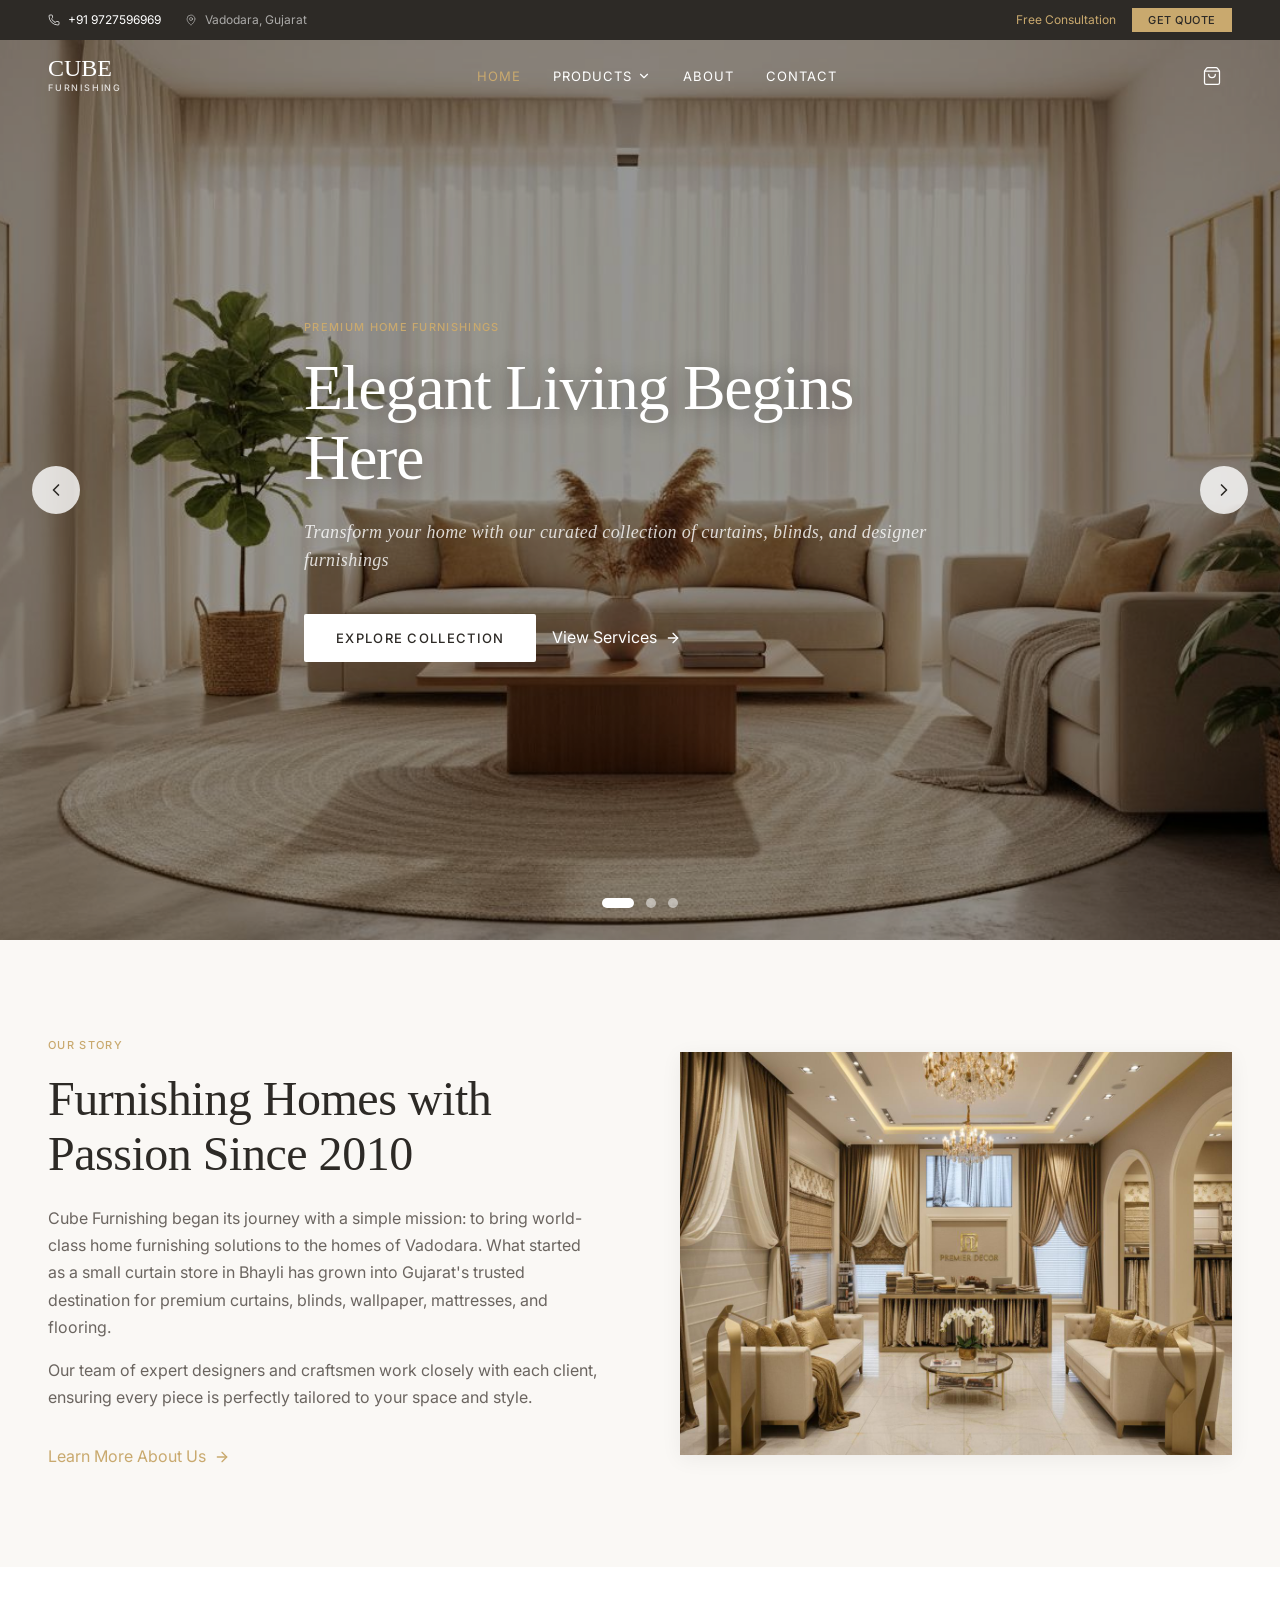
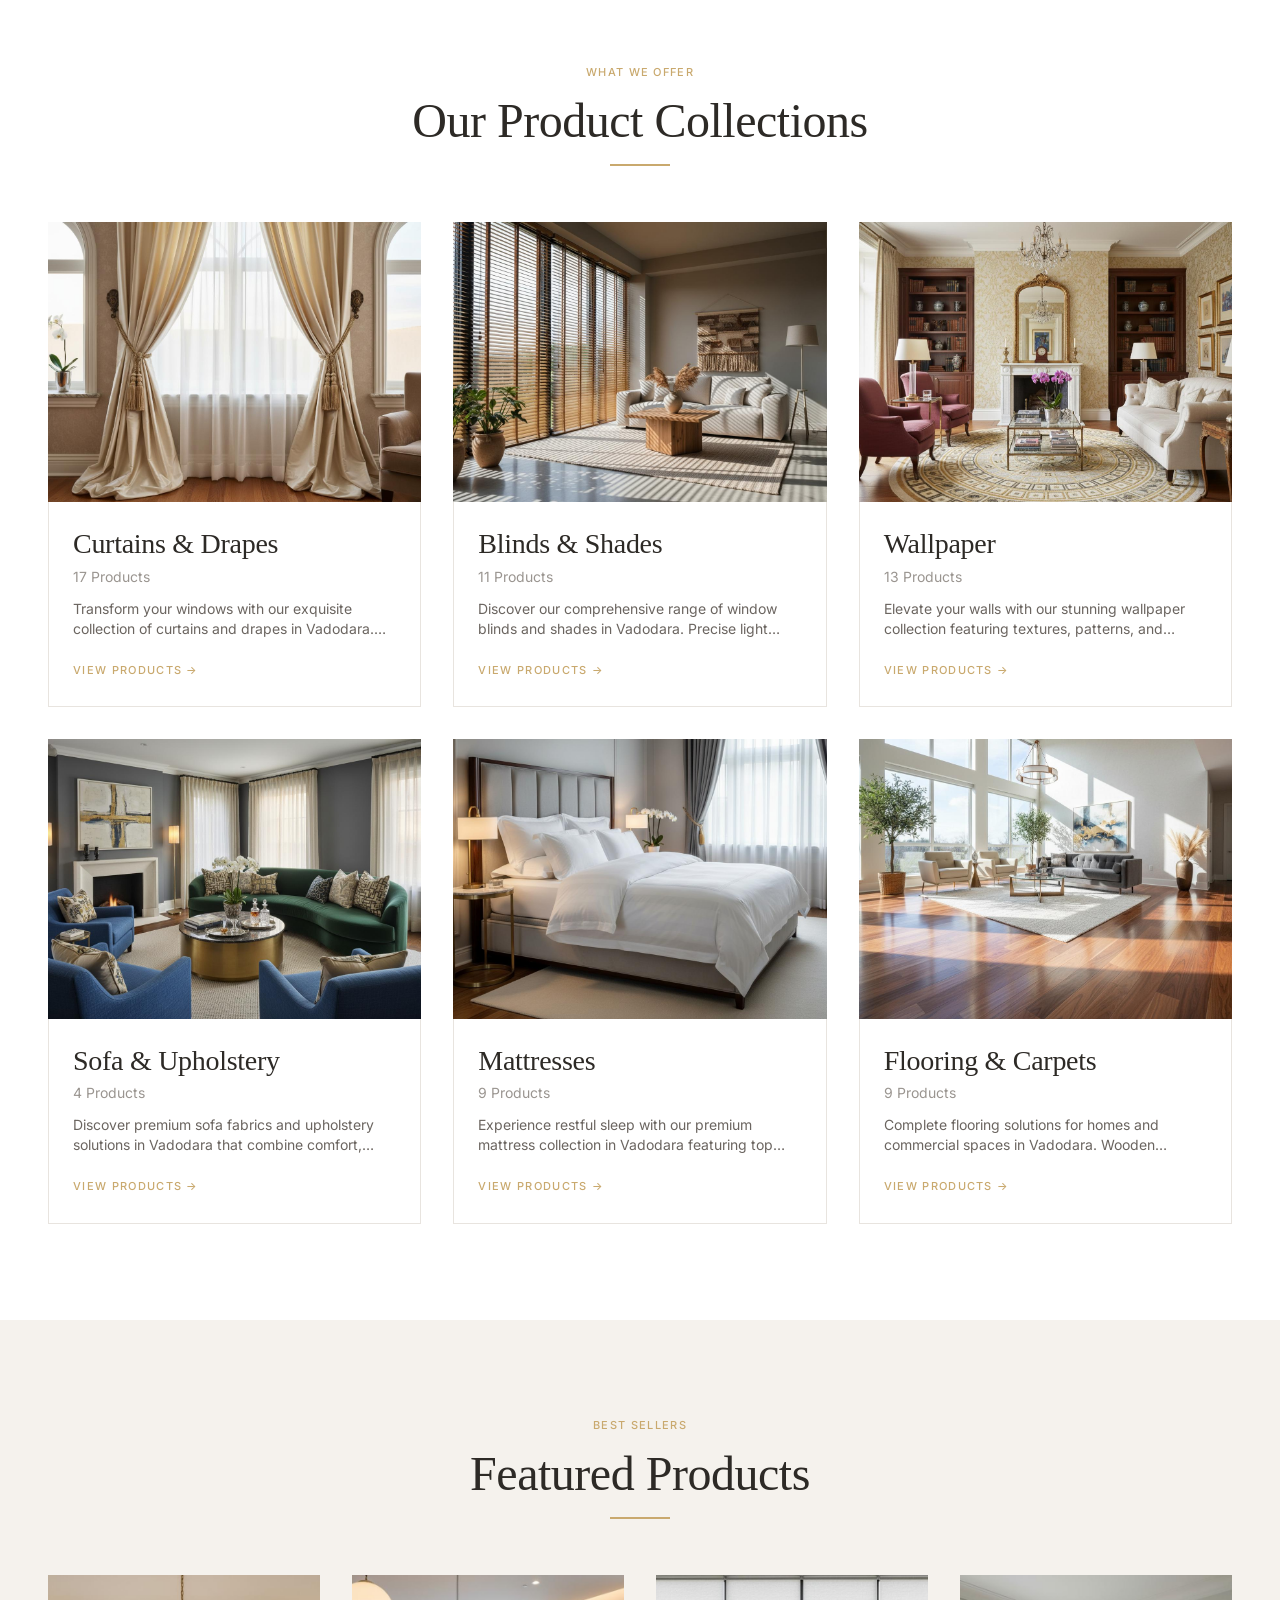
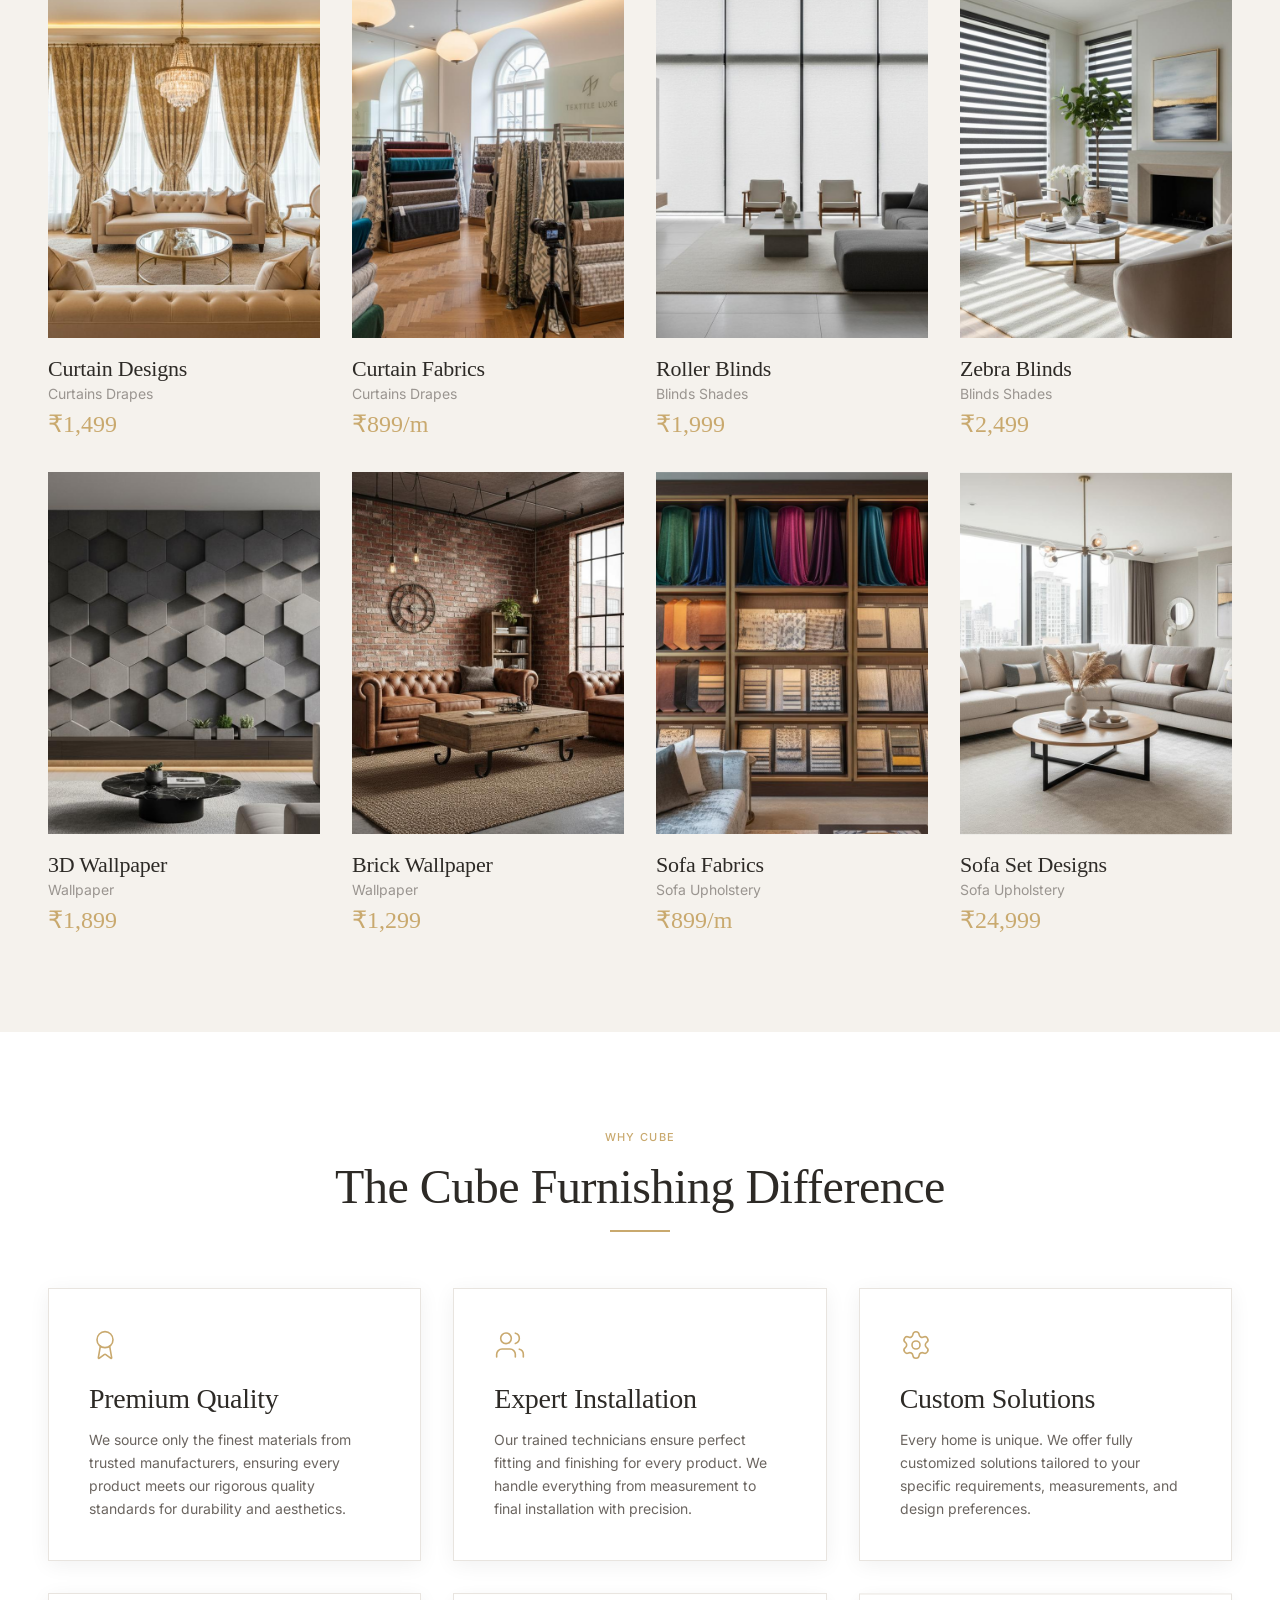
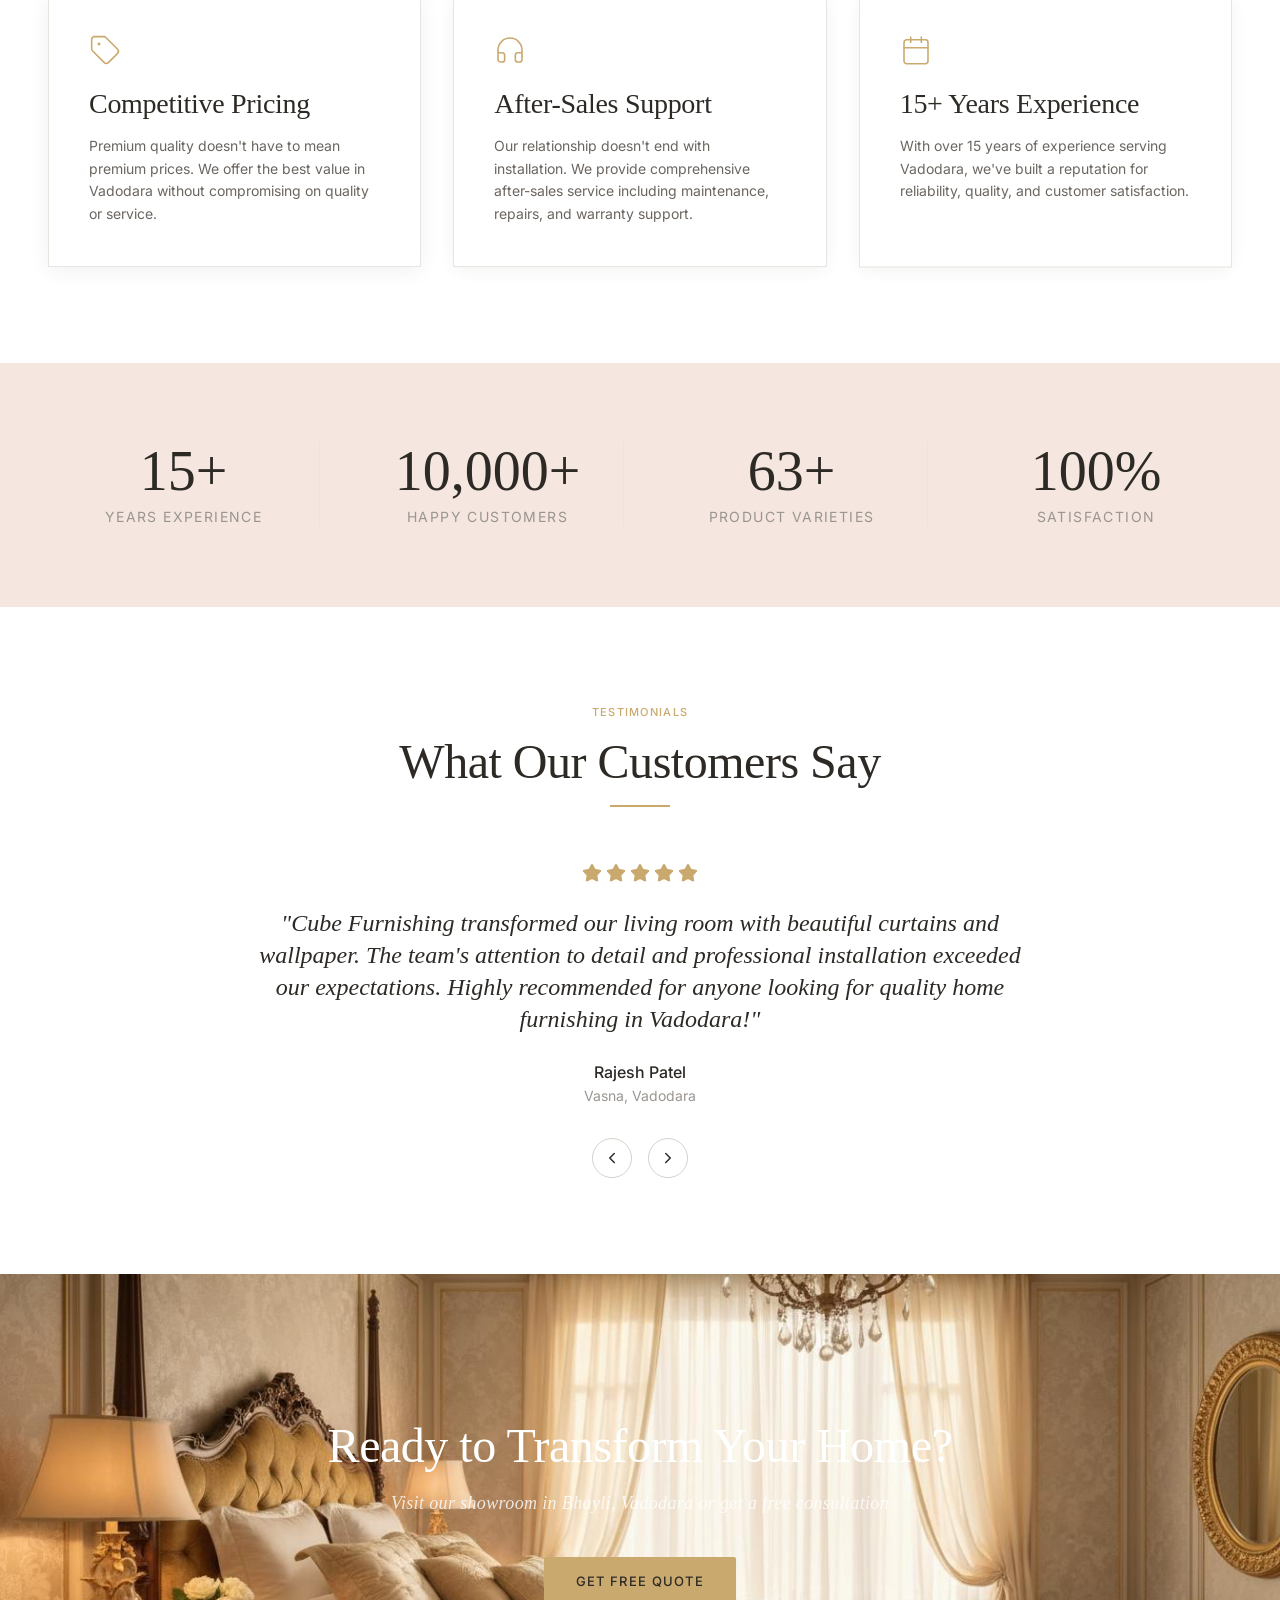
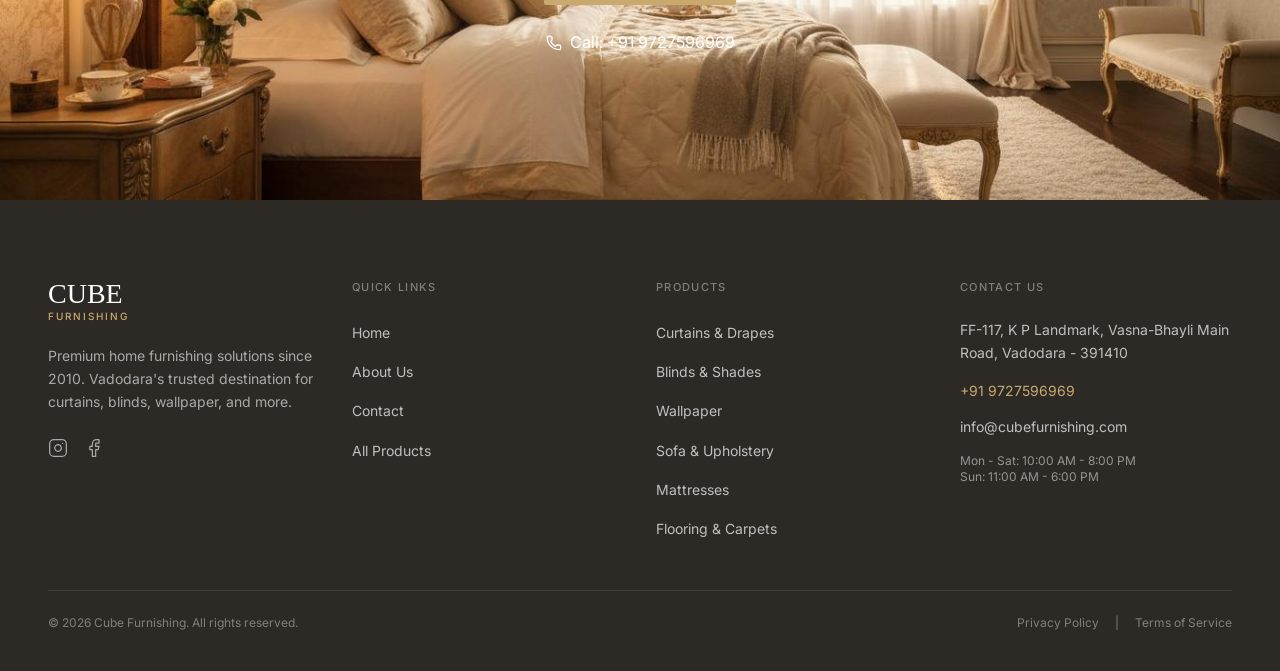
==== commit 1aee598b: "Fix: Remove nested router causing blank page" ====
--- a/index.html
+++ b/index.html
@@ -18,7 +18,7 @@
     <meta name="twitter:title" content="Cube Furnishing | Premium Home Furnishing in Vadodara" />
     <meta name="twitter:description" content="Quality curtains, blinds, wallpaper, mattresses & more since 2010." />
     <meta name="twitter:image" content="https://www.cubefurnishing.com/images/hero-home.jpg" />
-    <script type="module" crossorigin src="./assets/index-C7iMJQfG.js"></script>
+    <script type="module" crossorigin src="./assets/index-BykLbnT4.js"></script>
     <link rel="stylesheet" crossorigin href="./assets/index-BJF3Ccyv.css">
   </head>
   <body>
